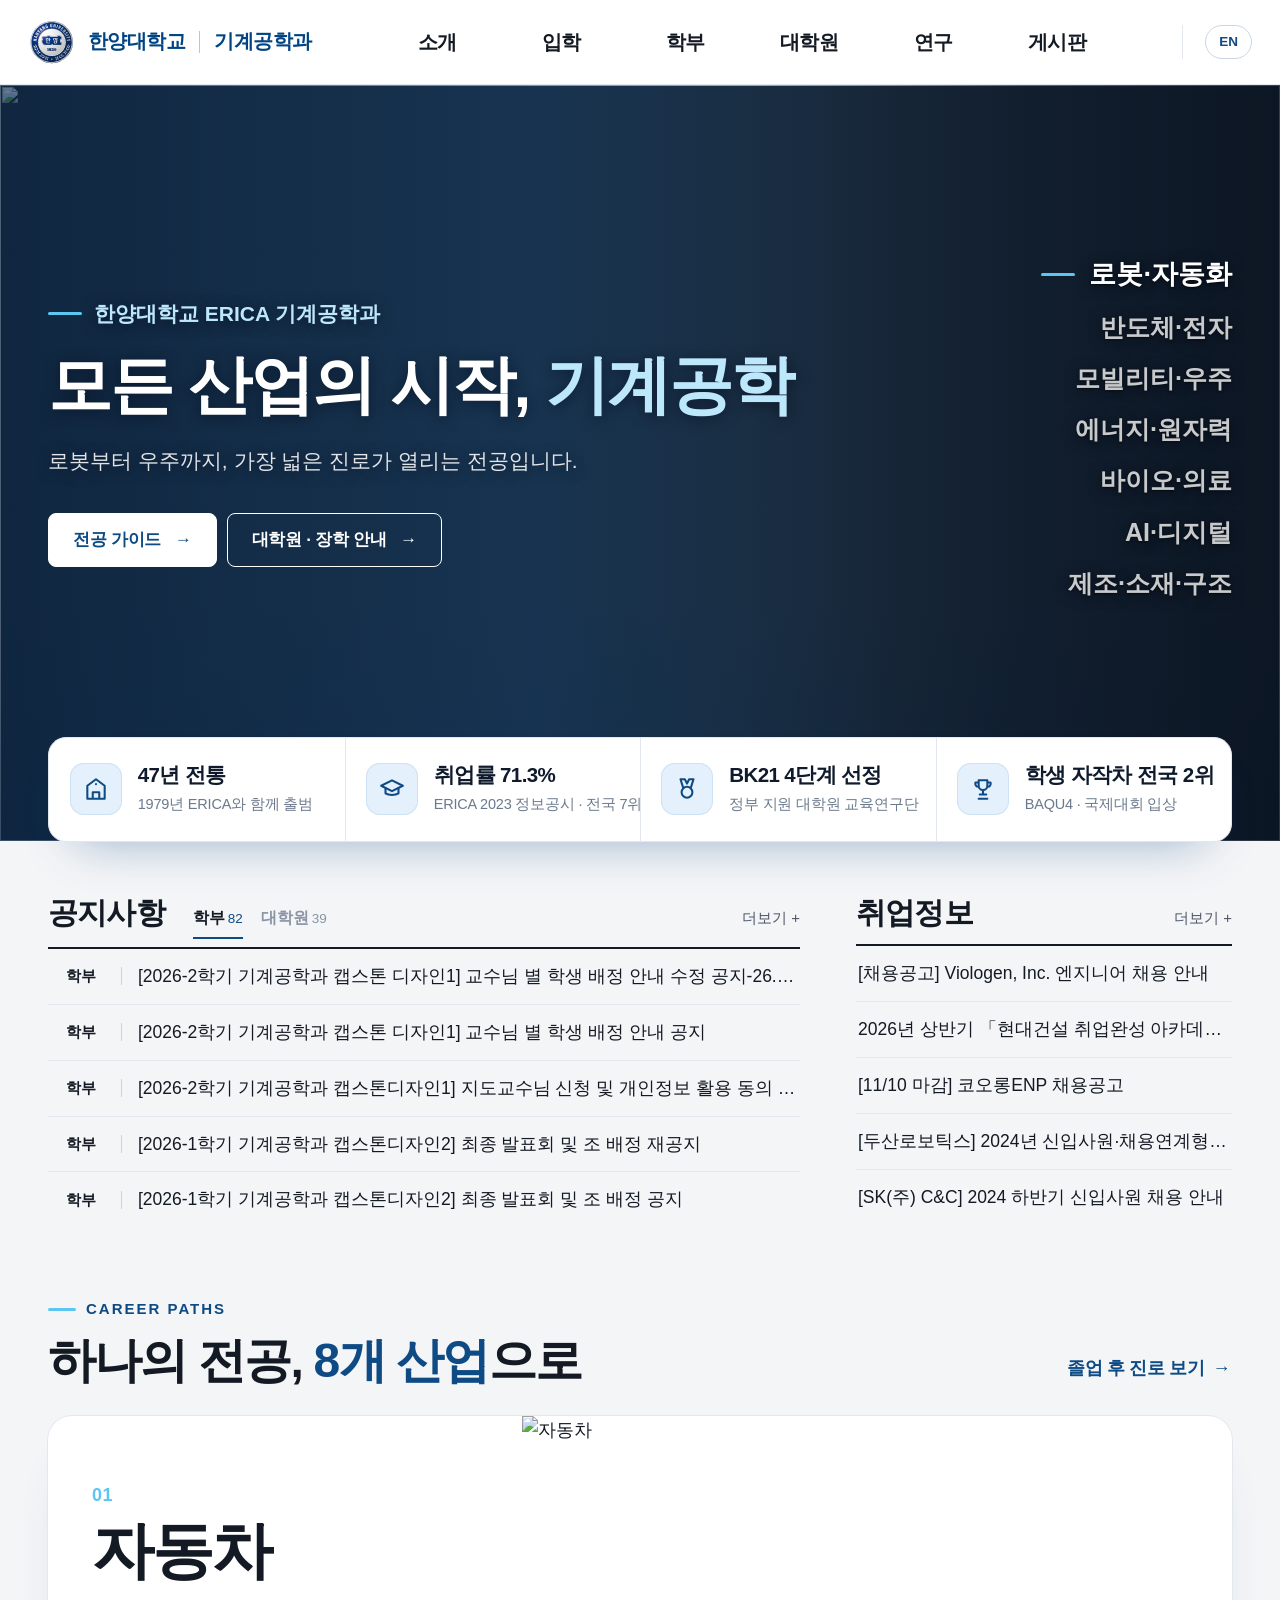
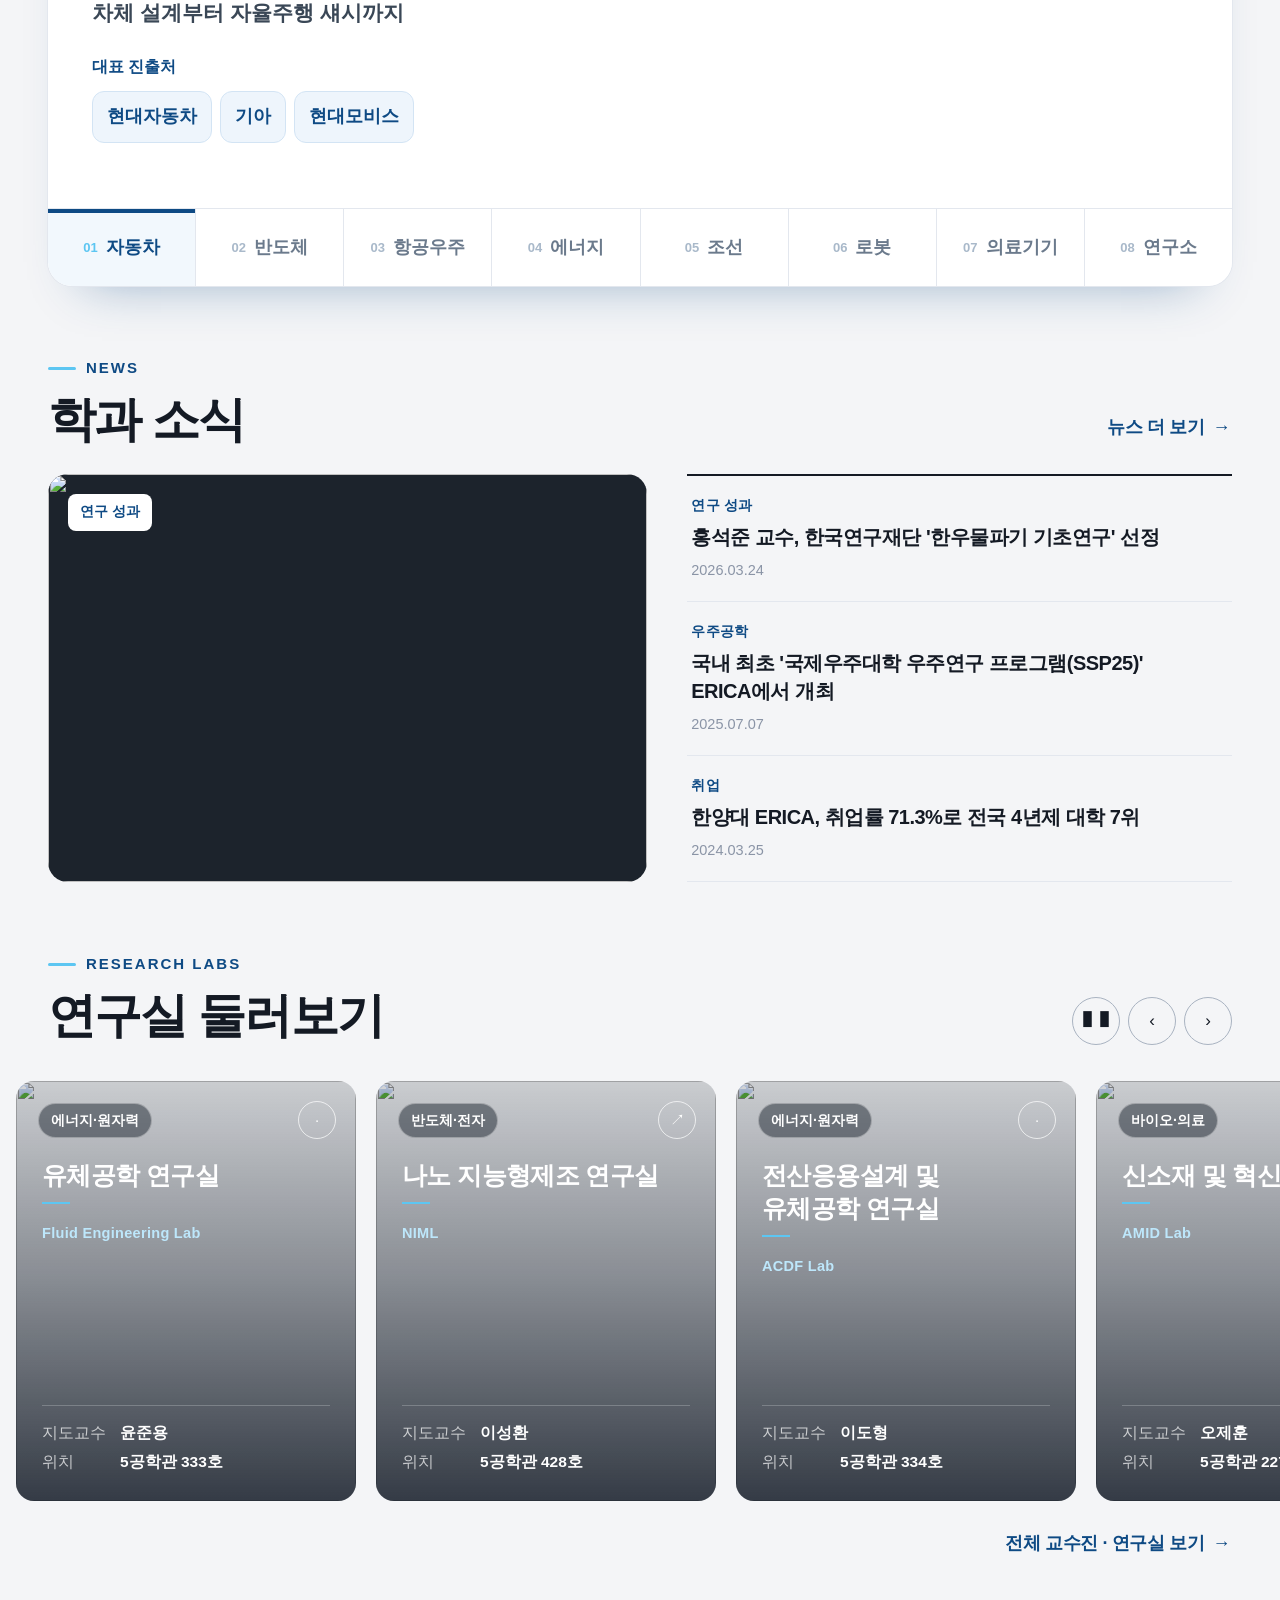
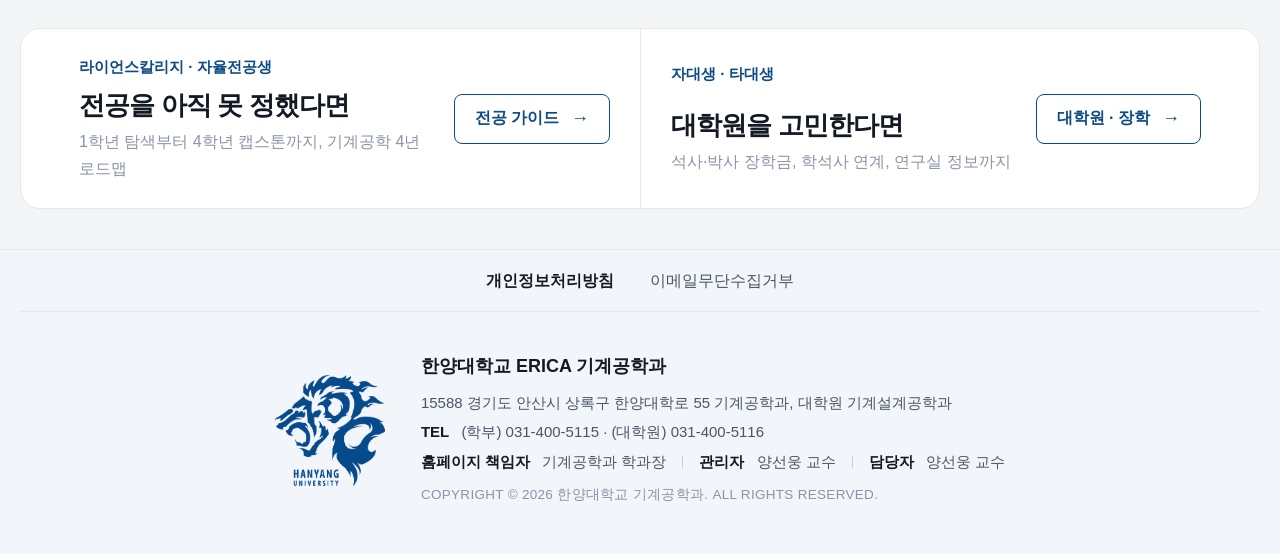
==== index.html @ 056c0478 "사업단 참여 사업 이력: 최신순으로 변경 Co-Authored-By: Claude Fable 5.2 <noreply@anthropic.com>" ====
<!doctype html>
<html lang="ko">
<head>
<meta charset="utf-8">
<meta name="viewport" content="width=device-width, initial-scale=1">
<title>기계공학과 홈페이지 Demo</title>
<link rel="stylesheet" href="https://cdn.jsdelivr.net/gh/orioncactus/pretendard@v1.3.9/dist/web/static/pretendard.min.css">
<link rel="stylesheet" href="style.css?v=148">
</head>
<body>
<div id="header"></div>

<!-- 1. 첫 화면: 분야가 바뀔 때마다 배경 사진도 교체 -->
<section class="hero" id="hero">
  <div class="hero-bg" id="heroBg"></div>
  <div class="wrap">
    <div class="hero-text">
      <div class="eyebrow">한양대학교 ERICA 기계공학과</div>
      <h1>모든 산업의 시작, <em>기계공학</em></h1>
      <p class="lead">로봇부터 우주까지, 가장 넓은 진로가 열리는 전공입니다.</p>
      <div class="cta4">
        <a class="pri" href="sub.html?m=1&s=0">전공 가이드 <i>→</i></a>
        <a href="sub.html?m=3&s=5">대학원 · 장학 안내 <i>→</i></a>
      </div>
    </div>
    <ul class="hero-fields" id="heroFields"></ul>
  </div>
</section>

<!-- 숫자 띠 -->
<div class="keys-band" id="stats"><div class="wrap"><div class="keys"><div><span class="ki"><svg viewBox="0 0 24 24"><path d="M4 21V9l8-6 8 6v12M4 21h16M9 21v-6h6v6"/><path d="M12 7.5v.01"/></svg></span><p><b>47년 전통</b><small>1979년 ERICA와 함께 출범</small></p></div><div><span class="ki"><svg viewBox="0 0 24 24"><path d="M2 9l10-5 10 5-10 5z"/><path d="M6 11v5c3 2 9 2 12 0v-5"/></svg></span><p><b>취업률 71.3%</b><small>ERICA 2023 정보공시 · 전국 7위</small></p></div><div><span class="ki"><svg viewBox="0 0 24 24"><circle cx="12" cy="15" r="5"/><path d="M8.5 11L6 3h4l2 4 2-4h4l-2.5 8"/></svg></span><p><b>BK21 4단계 선정</b><small>정부 지원 대학원 교육연구단</small></p></div><div><span class="ki"><svg viewBox="0 0 24 24"><path d="M8 4h8v5a4 4 0 01-8 0zM8 6H5a3 3 0 003 4M16 6h3a3 3 0 01-3 4M12 13v4M8 21h8M9 17h6"/></svg></span><p><b>학생 자작차 전국 2위</b><small>BAQU4 · 국제대회 입상</small></p></div></div></div></div></div></div>

<!-- 2. 공지 & 일정 -->
<section class="sec" id="notice">
  <div class="wrap news2">
    <div>
      <div class="nhead"><h2>공지사항</h2><div class="tabs2" id="ntabs"></div><a class="more2" id="nmore" href="board.html?c=학부">더보기 +</a></div>
      <ul class="nlist2" id="nlist"></ul>
    </div>
    <div>
      <div class="nhead"><h2>취업정보</h2><a class="more2" href="board.html?c=취업">더보기 +</a></div>
      <ul class="nlist2 job" id="jobs"></ul>
    </div>
  </div>
</section>

<!-- 3. 왜 기계공학인가: 8개 분야 사진 타일(4×2) + 4대 역학 바닥 띠 -->
<section class="sec alt" id="why">
  <div class="wrap">
    <div class="sec-head row"><div class="why-tt"><span class="why-k">CAREER PATHS</span><h2>하나의 전공, <em>8개 산업</em>으로</h2></div><a class="more2 go-link" href="sub.html?m=1&s=0">졸업 후 진로 보기 <span>→</span></a></div>
    <div class="show v2" id="show">
      
      <div class="sh-view"><img loading="lazy" decoding="async" data-k="0" src="https://thumb.wikimedia.org/wikipedia/commons/thumb/f/f1/Hyundai_car_assembly_line.jpg/1280px-Hyundai_car_assembly_line.jpg" alt="자동차"><img loading="lazy" decoding="async" data-k="1" data-fi="semi" alt="반도체"><img loading="lazy" decoding="async" data-k="2" data-fi="mobility" alt="항공우주"><img loading="lazy" decoding="async" data-k="3" data-fi="energy" alt="에너지"><img loading="lazy" decoding="async" data-k="4" src="https://thumb.wikimedia.org/wikipedia/commons/thumb/8/8f/Shahamah_LNG_carrier.jpg/1280px-Shahamah_LNG_carrier.jpg" alt="조선"><img loading="lazy" decoding="async" data-k="5" data-fi="robot" alt="로봇"><img loading="lazy" decoding="async" data-k="6" data-fi="bio" alt="의료기기"><img loading="lazy" decoding="async" data-k="7" data-fi="mfg" alt="연구소"><div class="sh-cap"><em id="shN">01</em><b id="shT">자동차</b><p id="shD"></p><small id="shC"></small></div><ol class="sh-list"><li data-k="0"><span>01</span>자동차<i class="bar"></i></li><li data-k="1"><span>02</span>반도체<i class="bar"></i></li><li data-k="2"><span>03</span>항공우주<i class="bar"></i></li><li data-k="3"><span>04</span>에너지<i class="bar"></i></li><li data-k="4"><span>05</span>조선<i class="bar"></i></li><li data-k="5"><span>06</span>로봇<i class="bar"></i></li><li data-k="6"><span>07</span>의료기기<i class="bar"></i></li><li data-k="7"><span>08</span>연구소<i class="bar"></i></li></ol></div>
    </div>
  </div>
</section>

<!-- 3-1. 학과 소식: 큰 기사 1 + 작은 기사 2 (출처: 뉴스H) -->
<section class="sec" id="news">
  <div class="wrap">
    <div class="sec-head row"><div class="why-tt"><span class="why-k">NEWS</span><h2>학과 소식</h2></div><a class="more2 go-link" href="https://www.newshyu.com/news/articleList.html?sc_area=A&view_type=sm&sc_word=%EA%B8%B0%EA%B3%84%EA%B3%B5%ED%95%99%EA%B3%BC" target="_blank" rel="noopener">뉴스 더 보기 <span>→</span></a></div>
    <div class="newsA"><a class="nA-feat" href="https://www.newshyu.com/news/articleView.html?idxno=1023461" target="_blank" rel="noopener"><img data-fi="semi" data-idx="0" alt=""><span>연구 성과</span></a>
      <ul class="nA-list"><li><a href="https://www.newshyu.com/news/articleView.html?idxno=1023461" target="_blank" rel="noopener"><span class="nw-cat">연구 성과</span><b>홍석준 교수, 한국연구재단 '한우물파기 기초연구' 선정</b><time>2026.03.24</time></a></li><li><a href="https://www.newshyu.com/news/articleView.html?idxno=1019367" target="_blank" rel="noopener"><span class="nw-cat">우주공학</span><b>국내 최초 '국제우주대학 우주연구 프로그램(SSP25)' ERICA에서 개최</b><time>2025.07.07</time></a></li><li><a href="https://www.newshyu.com/news/articleView.html?idxno=1013659" target="_blank" rel="noopener"><span class="nw-cat">취업</span><b>한양대 ERICA, 취업률 71.3%로 전국 4년제 대학 7위</b><time>2024.03.25</time></a></li></ul></div>
    </div>
  </div>
</section>

<!-- 4. 연구실 둘러보기: 콘텐츠 폭 안에서 4장씩 -->
<section class="sec" id="labs">
  <div class="wrap">
    <div class="sec-head row">
      <div class="why-tt"><span class="why-k">RESEARCH LABS</span><h2>연구실 둘러보기</h2></div>
      <div class="labs-ctrl">
        <button id="labsPause" aria-label="일시정지">❚❚</button>
        <button id="labsPrev" aria-label="이전">‹</button>
        <button id="labsNext" aria-label="다음">›</button>
      </div>
    </div>
  </div>
  <div class="labs-viewport" id="labsVp"><div class="labs-track" id="labsTrack"></div></div>
  <div class="wrap labs-foot"><a class="more2 go-link" href="faculty.html">전체 교수진 · 연구실 보기 <span>→</span></a></div>
</section>

<!-- 5. 누구를 위한 학과인가: 상세 내용은 하위 페이지로 -->
<section class="sec alt" id="paths">
  <div class="wrap rows2">
    <a class="row2" href="sub.html?m=1&s=0">
      <span class="row2-who">라이언스칼리지 · 자율전공생</span>
      <span class="row2-t"><b>전공을 아직 못 정했다면</b><small>1학년 탐색부터 4학년 캡스톤까지, 기계공학 4년 로드맵</small></span>
      <span class="row2-go">전공 가이드<i>→</i></span>
    </a>
    <a class="row2" href="sub.html?m=3&s=5">
      <span class="row2-who">자대생 · 타대생</span>
      <span class="row2-t"><b>대학원을 고민한다면</b><small>석사·박사 장학금, 학석사 연계, 연구실 정보까지</small></span>
      <span class="row2-go">대학원 · 장학<i>→</i></span>
    </a>
  </div>
</section>

<div id="footer"></div>

<script src="data.js?v=148"></script>
<script src="posts.js?v=148"></script>
<script src="common.js?v=148"></script>
<script>
renderHeader('');
renderFooter();

const countOf = id => FACULTY.filter(f => f.fields.includes(id)).length;
const profsOf = id => FACULTY.filter(f => f.fields.includes(id)).map(f => f.name).join(' · ');
const fieldName = id => FIELDS.find(f => f.id === id).name;
const fieldImg = id => FIELD_IMG[id][0];   // 임시 사진: 학과 실제 사진으로 교체 예정

const EQ_SVG = (() => {
  const L = ['∇·σ + f = ρü', 'Q = mcΔT', 'ρ(∂v/∂t + v·∇v) = −∇p + μ∇²v', 'L(θ) = −Σ y log ŷ', 'σ = Eε', 'Mẍ + Cẋ + Kx = F(t)',
    'θ ← θ − η∇L(θ)', 'Re = ρVD/μ', 'q = −k∇T', 'τ = Iα', 'ŷ = softmax(Wx + b)', 'ΔS ≥ Q/T', 'F = ma', 'min f(x)  s.t. g(x) ≤ 0', 'E = ½mv²', 'ω_n = √(k/m)'];
  let o = '<svg class="eq" viewBox="0 0 1600 900" preserveAspectRatio="xMidYMid slice">';
  for (let i = 0; i < 26; i++) { const x = (i * 263) % 1500 + 20, y = 70 + ((i * 131) % 820), sz = 22 + (i % 4) * 9;
    o += `<text x="${x}" y="${y}" font-size="${sz}" opacity="${0.25 + (i % 3) * 0.12}">${L[i % L.length]}</text>`; }
  o += '<g class="eqline"><path d="M120 640 q80 -120 160 0 t160 0 t160 0"/><path d="M900 200 l120 0 l60 90 l-180 0z"/><circle cx="1180" cy="660" r="70"/><path d="M1110 660 h140 M1180 590 v140"/></g>';
  return o + '</svg>';
})();
// 화면에 안 보이거나 탭이 숨겨지면 자동 전환을 멈춰 렉을 줄임
const VIS = {};
const watch = (id, el) => { VIS[id] = true; if (el && 'IntersectionObserver' in window) new IntersectionObserver(es => es.forEach(e => VIS[id] = e.isIntersecting)).observe(el); };
const idle = id => document.hidden || VIS[id] === false;
// ---- 첫 화면: 분야 목록 + 배경 사진 + 문구 순환 ----
(function hero() {
  const bg = document.getElementById('heroBg'), hf = document.getElementById('heroFields');
  bg.innerHTML = FIELDS.map((f, k) => FIELD_DUAL[f.id]
    ? `<div class="dual" data-i="${k}"><img data-src="${FIELD_IMG[f.id][0]}" alt=""><img data-src="${FIELD_IMG[f.id][1]}" alt=""></div>`
    : f.id === 'ai' ? `<div class="aiscene" data-i="${k}">${EQ_SVG}<img data-src="${FIELD_IMG.ai[0]}" alt=""></div>`
    : `<img data-src="${fieldImg(f.id)}" alt="" data-i="${k}" style="object-position:${FIELD_POS[f.id] || 'center 40%'}">`).join('');
  hf.innerHTML = FIELDS.map((f, k) => `<li data-i="${k}"><a href="faculty.html?f=${f.id}"><span class="ar">↗</span>${f.name}</a></li>`).join('');
  let i = 0, timer;
  const load = el => el && [el, ...el.querySelectorAll('img')].forEach(x => { if (x.dataset.src) { x.src = x.dataset.src; delete x.dataset.src; } });
  function show(k) {
    i = k;
    load(bg.children[k]); load(bg.children[(k + 1) % bg.children.length]);   // 지금 사진 + 다음 사진만
    [...hf.children, ...bg.children].forEach(e => e.classList.toggle('on', +e.dataset.i === i));
  }
  const start = () => { clearInterval(timer); timer = setInterval(() => { if (!idle('hero')) show((i + 1) % FIELDS.length); }, 3200); };
  watch('hero', bg);
  [...hf.children].forEach(n => {
    n.addEventListener('mouseenter', () => { clearInterval(timer); show(+n.dataset.i); });
    n.addEventListener('mouseleave', start);
  });
  show(0); start();
})();


// ---- 왜 기계공학: 8개 분야 타일 ----
const FICON = {
  robot: '<path d="M4 21h9M8 21v-5l5-6 5 3"/><circle cx="13" cy="10" r="1.6"/><path d="M13 10l-2-5 3-2 2 4M18 13l3 1"/>',
  semi: '<rect x="7" y="7" width="10" height="10" rx="1.5"/><rect x="10" y="10" width="4" height="4"/><path d="M9 3v4M15 3v4M9 17v4M15 17v4M3 9h4M3 15h4M17 9h4M17 15h4"/>',
  mobility: '<path d="M12 2c3 2.5 4.5 6 4.5 10L12 16l-4.5-4C7.5 8 9 4.5 12 2z"/><circle cx="12" cy="9" r="1.6"/><path d="M7.5 12L5 15l3 1M16.5 12l2.5 3-3 1M10 18l2 4 2-4"/>',
  energy: '<circle cx="12" cy="12" r="1.8"/><ellipse cx="12" cy="12" rx="9" ry="3.6"/><ellipse cx="12" cy="12" rx="9" ry="3.6" transform="rotate(60 12 12)"/><ellipse cx="12" cy="12" rx="9" ry="3.6" transform="rotate(120 12 12)"/>',
  bio: '<path d="M12 20s-7-4.4-7-10a4 4 0 017-2.6A4 4 0 0119 10c0 5.6-7 10-7 10z"/><path d="M5 12h3l1.5-3 2.5 6 2-4h5"/>',
  ai: '<path d="M9 3a3 3 0 00-3 3v.5A3 3 0 004 9.5 3 3 0 005 12a3 3 0 00-1 2.5A3 3 0 006 17.5V18a3 3 0 006 0V6a3 3 0 00-3-3zM15 3a3 3 0 013 3v.5a3 3 0 012 3 3 3 0 01-1 2.5 3 3 0 011 2.5 3 3 0 01-2 3v.5a3 3 0 01-6 0"/>',
  mfg: '<circle cx="12" cy="12" r="3"/><path d="M12 2v3M12 19v3M2 12h3M19 12h3M4.9 4.9l2.1 2.1M17 17l2.1 2.1M4.9 19.1L7 17M17 7l2.1-2.1"/>',
};
;

// ---- 연구실 슬라이드 (4장씩 보이고 한 장씩 이동) ----
(function labs() {
  const track = document.getElementById('labsTrack');
  const card = f => `
    <a class="lab-card" ${f.lab ? `href="${f.lab}" target="_blank" rel="noopener"` : ''}>
      <img src="${f.img}" alt="" loading="lazy" decoding="async">
      <span class="lab-tag">${fieldName(f.fields[0])}</span>
      <span class="lab-go">${f.lab ? '↗' : '·'}</span>
      <div class="lab-info">
        <b>${f.labName}</b><em class="lab-en">${f.labEn}</em>
        <dl><dt>지도교수</dt><dd>${f.name}</dd><dt>위치</dt><dd>${f.room}</dd></dl>
      </div>
    </a>`;
  // 맨 앞에 마지막 연구실 카드를 하나 더 두어, 처음부터 왼쪽에 흐린 카드가 살짝 보이게 시작
  track.innerHTML = card(FACULTY[FACULTY.length - 1]) + FACULTY.map(card).join('');
  // 연구실 카드: 제목(.wrap)보다 조금 왼쪽에서 시작해 화면 오른쪽 끝까지 이어짐. 지나간 카드는 왼쪽에 흐리게 남음
  const vp = document.getElementById('labsVp'), head = document.querySelector('#labs .wrap');
  const N = FACULTY.length + 1; let idx = 1, paused = false;
  const step = () => track.children[1].offsetLeft - track.children[0].offsetLeft;
  function pad() {
    const pl = parseFloat(getComputedStyle(head).paddingLeft);
    vp.style.paddingLeft = Math.max(16, head.getBoundingClientRect().left + pl - 72) + 'px';
  }
  const maxI = () => Math.max(0, N - Math.floor((vp.clientWidth - parseFloat(vp.style.paddingLeft) + 20) / step()));
  function go(k) {
    const max = maxI();
    idx = k < 1 ? max : k > max ? 1 : k;
    track.style.transform = `translateX(${-idx * step()}px)`;
    [...track.children].forEach((c, i) => c.classList.toggle('past', i < idx));
  }
  document.getElementById('labsPrev').onclick = () => go(idx - 1);
  document.getElementById('labsNext').onclick = () => go(idx + 1);
  const pb = document.getElementById('labsPause');
  pb.onclick = () => { paused = !paused; pb.textContent = paused ? '▶' : '❚❚'; };
  vp.addEventListener('mouseenter', () => paused = true);
  vp.addEventListener('mouseleave', () => paused = pb.textContent === '▶');
  watch('labs', vp);
  setInterval(() => { if (!paused && !idle('labs')) go(idx + 1); }, 3500);
  addEventListener('resize', () => { pad(); go(idx); });
  pad(); go(1);
})();

// ---- 공지 · 취업정보: 현행 사이트 게시판의 실제 최신 글 (posts.js) ----
const ntabs = document.getElementById('ntabs'), nlist = document.getElementById('nlist');
const esc = s => s.replace(/[&<>"]/g, c => ({ '&': '&amp;', '<': '&lt;', '>': '&gt;', '"': '&quot;' }[c]));
const postLi = (cat, [id, title], label) => `<li><a href="${POST_URL(POSTS[cat].path, id)}" target="_blank" rel="noopener">
    ${label ? `<span class="c k-${cat}">${cat}</span>` : ''}<span class="t">${esc(title)}</span></a></li>`;
ntabs.innerHTML = ['학부', '대학원'].map((c, k) => `<button data-c="${c}" class="${k ? '' : 'on'}">${c}<i>${POSTS[c].total}</i></button>`).join('');
function renderNotices(c) {
  ntabs.querySelectorAll('button').forEach(b => b.classList.toggle('on', b.dataset.c === c));
  nlist.innerHTML = POSTS[c].items.slice(0, 5).map(x => postLi(c, x, true)).join('');
  document.getElementById('nmore').href = 'board.html?c=' + c;
}
ntabs.addEventListener('click', e => { const b = e.target.closest('button'); if (b) renderNotices(b.dataset.c); });
renderNotices('학부');
document.getElementById('jobs').innerHTML = POSTS['취업'].items.slice(0, 5).map(x => postLi('취업', x, false)).join('');

// ---- 범용성: 왼쪽 산업 목록 + 오른쪽 큰 사진 (자동 전환, 마우스 올리면 고정)
(function () {
  const w = document.getElementById('show'); if (!w) return;
  const D = [["자동차", "현대자동차 · 기아 · 현대모비스", "차체 설계부터 자율주행 섀시까지"], ["반도체", "삼성전자 · SK하이닉스 · 삼성SDI", "공정 장비와 열·유체 설계의 핵심"], ["항공우주", "한화에어로스페이스 · KAI · 항공우주연구원", "로켓 엔진과 항공기 구조"], ["에너지", "한국전력 · 한국수력원자력 · 두산에너빌리티", "발전 터빈과 원자력 설비"], ["조선", "HD현대중공업 · 한화오션 · 삼성중공업", "LNG 운반선과 해양 플랜트"], ["로봇", "두산로보틱스 · 레인보우로보틱스 · 현대로보틱스", "협동 로봇과 스마트 팩토리"], ["의료기기", "삼성메디슨 · 오스템임플란트 · 바디프렌드", "의료 영상 장비와 헬스케어 기기"], ["연구소", "KIST · 한국기계연구원 · 생산기술연구원", "국가 연구소와 대학원 진학"]];
  w.querySelectorAll('.sh-view img[data-fi]').forEach(im => { im.loading = 'lazy'; im.decoding = 'async'; im.src = SZ(FIELD_IMG[im.dataset.fi][1], 1280); });
  watch('show', w);
  const li = [...w.querySelectorAll('.sh-list li')], im = [...w.querySelectorAll('.sh-view img')];
  const N = document.getElementById('shN'), T = document.getElementById('shT'), Ds = document.getElementById('shD'), C = document.getElementById('shC'), cap = w.querySelector('.sh-cap');
  let i = 0, timer;
  const show = k => { i = k; li.forEach((e, j) => e.classList.toggle('on', j === k)); im.forEach((e, j) => e.classList.toggle('on', j === k));
    [im[k], im[(k + 1) % im.length]].forEach(x => { if (x) x.loading = 'eager'; });   // 지금 + 다음 사진 미리 받기
    cap.classList.remove('in'); void cap.offsetWidth; N.textContent = String(k + 1).padStart(2, '0'); T.textContent = D[k][0]; Ds.textContent = D[k][2]; C.innerHTML = '<i>대표 진출처</i>' + D[k][1].split(' · ').map(x => `<span>${x}</span>`).join(''); cap.classList.add('in'); };
  const run = () => { clearInterval(timer); timer = setInterval(() => { if (!idle('show')) show((i + 1) % li.length); }, 3000); };
  li.forEach((e, k) => e.addEventListener('mouseenter', () => { clearInterval(timer); show(k); }));
  w.addEventListener('mouseleave', run); show(0); run();
})();

// ---- 학과 소식 사진: 기사 사진이 안 뜨면 분야 사진으로 대체
document.querySelectorAll('#news img').forEach(im => {
  im.loading = 'lazy'; if (im.dataset.fi) im.src = SZ(FIELD_IMG[im.dataset.fi][+(im.dataset.idx || 1)], 1280);
  im.addEventListener('error', () => { if (im.dataset.fb) { im.src = FIELD_IMG[im.dataset.fb][1]; im.dataset.fb = ''; } });
});
</script>
</body>
</html>
---- style.css ----
/* ===== 색감: 한양블루(#0E4A84) 고정 + 하늘색 계열 포인트 3안 (data-theme) ===== */
:root { --accent: #5CC6F2; --accent-ink: #082F57; --hl: #BDE7FB; --tint: #F1F8FD; --tint-2: #DCEFFB; }  /* 아이스블루 확정 */
:root {
  --primary: #0E4A84; --primary-2: #1A5FA3; --deep: #0E4A84;
  --ink: #141A24; --ink-2: #4A5566; --ink-3: #8A94A6; --line: #E3E7EE;
  --radius: 18px; --max: 1240px;
}
/* ===== 글씨체: 전체 Pretendard로 통일 (현행 사이트 메인 제목 서체) ===== */
:root { --f-body: 'Pretendard', sans-serif; --f-head: 'Pretendard', sans-serif; --hw: 700; }
h1, h2, h3, h4, .logo b, .stats b, .prof .nm, .lab-info b, .sch td b, .sched .dd, .why .num, .step::before, .subhero h1 {
  font-family: var(--f-head); font-weight: var(--hw); }
* { box-sizing: border-box; margin: 0; padding: 0; }
html { scroll-behavior: smooth; scroll-padding-top: 90px; }
body {
  font-family: var(--f-body);
  font-size: 17.5px; color: var(--ink); background: #fff; line-height: 1.65; word-break: keep-all;
  -webkit-font-smoothing: antialiased;
}
a { color: inherit; text-decoration: none; }
button { font: inherit; cursor: pointer; border: 0; background: none; color: inherit; }
.wrap { max-width: var(--max); margin: 0 auto; padding: 0 28px; }
.ex { display: inline-block; font-size: 14px; font-weight: 700; color: var(--accent-ink); background: var(--accent);
  border-radius: 5px; padding: 0 7px; margin-left: 8px; vertical-align: middle; line-height: 20px; }

/* ---------- Header (상단 띠 없이 한 줄) ---------- */
header.gnb { position: sticky; top: 0; z-index: 50; background: rgba(255,255,255,.96); backdrop-filter: blur(8px); border-bottom: 1px solid var(--line); }
.gnb .bar { display: flex; align-items: center; height: 84px; gap: 24px; }
.logo { display: flex; align-items: center; gap: 14px; flex-shrink: 0; color: #004483; }
.logo b { font-size: 21px; font-weight: 700; letter-spacing: -.4px; color: #004483; }
.menu { display: flex; gap: 8px; margin-left: auto; list-style: none; }
.menu > li { position: relative; }
.menu .top { padding: 12px 20px; font-weight: 700; font-size: 18px; border-radius: 10px; }
.menu .top:hover, .menu .top.on, .menu li.open .top { color: var(--primary); background: var(--tint); }
.drop { display: none; position: absolute; top: calc(100% + 10px); left: 50%; transform: translateX(-50%); min-width: 210px;
  background: #fff; border: 1px solid var(--line); border-radius: 14px; padding: 8px; list-style: none;
  box-shadow: 0 18px 40px -14px rgba(14,74,132,.28); }
.menu li.open .drop { display: block; }
.drop a { display: block; padding: 10px 14px; border-radius: 9px; font-size: 16px; color: var(--ink-2); white-space: nowrap; }
.drop a:hover { background: var(--tint); color: var(--primary); }
.burger { display: none; margin-left: auto; width: 44px; height: 44px; border-radius: 10px; border: 1px solid var(--line); font-size: 20px; }

/* ---------- Hero: 분야가 바뀔 때마다 배경 사진도 교체 (연세대형) ---------- */
.hero { color: #fff; overflow: hidden; position: relative; background: var(--deep); }
.hero-bg { position: absolute; inset: 0; }
.hero-bg img { position: absolute; inset: 0; width: 100%; height: 100%; object-fit: cover; object-position: center 40%;
  opacity: 0; transform: scale(1.04); transition: opacity 1s ease, transform 6s ease; filter: saturate(.7) brightness(.85); }
.hero-bg img.on { opacity: 1; transform: scale(1); }
.hero-bg::after { content: ''; position: absolute; inset: 0;
  background: linear-gradient(90deg, color-mix(in srgb, var(--deep) 95%, transparent) 0%, color-mix(in srgb, var(--deep) 80%, transparent) 40%,
    color-mix(in srgb, var(--deep) 22%, transparent) 78%, color-mix(in srgb, var(--deep) 8%, transparent) 100%); }
.hero .wrap { position: relative; z-index: 1; display: grid; grid-template-columns: 1fr auto; align-items: end; gap: 40px; min-height: 660px; padding-top: 72px; padding-bottom: 72px; }
.hero-text { align-self: center; max-width: 640px; }
.eyebrow { display: inline-flex; align-items: center; gap: 10px; font-size: 17.5px; font-weight: 700; color: var(--hl); }
.eyebrow::before { content: ''; width: 28px; height: 3px; background: var(--accent); border-radius: 2px; }
.hero h1 { font-size: 64px; line-height: 1.2; letter-spacing: -2px; font-weight: 800; margin: 16px 0 20px; }
.hero h1 em { font-style: normal; color: var(--hl); }
.hero .lead { font-size: 21px; color: rgba(255,255,255,.88); }
.cta { display: flex; gap: 10px; margin-top: 28px; flex-wrap: wrap; }
.btn { display: inline-flex; align-items: center; gap: 8px; padding: 14px 24px; border-radius: 999px; font-weight: 700; font-size: 16px; transition: .2s; }
.btn.pri { background: var(--accent); color: var(--accent-ink); }
.btn.pri:hover { filter: brightness(1.06); transform: translateY(-1px); }
.btn.ghost { border: 1.5px solid rgba(255,255,255,.6); color: #fff; }
.btn.ghost:hover { background: rgba(255,255,255,.12); }
.btn.blue { background: var(--primary); color: #fff; }
.btn.blue:hover { background: var(--primary-2); }
.hero-fields { list-style: none; text-align: right; }
.hero-fields a { display: inline-flex; align-items: center; gap: 10px; font-size: 25px; font-weight: 700; color: rgba(255,255,255,.78); padding: 5px 0; text-shadow: 0 1px 10px rgba(0,0,0,.45); transition: .25s; }
.hero-fields .ar { width: 36px; height: 36px; display: grid; place-items: center; font-size: 14.5px; opacity: 0; transition: .25s; border-radius: 6px; }
.hero-fields li.on a, .hero-fields a:hover { color: var(--hl); }
.hero-fields li.on .ar { opacity: 1; background: var(--accent); color: var(--accent-ink); text-shadow: none; }

/* 숫자 띠 (히어로 바로 아래) */
.stats-band { background: var(--tint); border-bottom: 1px solid var(--line); }
.stats { display: grid; grid-template-columns: repeat(4, 1fr); }
.stats div { padding: 26px 16px; display: flex; flex-direction: column; align-items: center; gap: 6px; text-align: center; border-right: 1px solid var(--line); }
.stats div:last-child { border-right: 0; }
.stats b { font-size: 37px; letter-spacing: -1.5px; color: var(--primary); line-height: 1; }
.stats b small { font-size: 17px; margin-left: 2px; }
.stats span { font-size: 16px; color: var(--ink-2); }

/* ---------- Sections ---------- */
section.sec { padding: 84px 0; }
section.alt { background: var(--tint); }
.sec-head { margin-bottom: 36px; }
.kicker { display: inline-flex; align-items: center; gap: 10px; font-size: 14.5px; font-weight: 800; color: var(--primary); letter-spacing: 1.2px; }
.kicker::before { content: ''; width: 24px; height: 3px; background: var(--accent); border-radius: 2px; }
.sec-head h2 { font-size: 44px; letter-spacing: -1.4px; line-height: 1.28; margin-top: 10px; }
.sec-head p { color: var(--ink-2); margin-top: 12px; max-width: 700px; font-size: 20px; }
.sec-head.row { display: flex; justify-content: space-between; align-items: flex-end; gap: 24px; }
.more { font-size: 16px; font-weight: 700; color: var(--primary); white-space: nowrap; }
.more:hover { text-decoration: underline; }

/* Notice (연세대형) */
.board { display: grid; grid-template-columns: minmax(0, 1.6fr) minmax(0, 1fr); gap: 24px; }
.panel { background: #fff; border: 1px solid var(--line); border-radius: var(--radius); padding: 24px 28px; }
.panel h3 { font-size: 23px; letter-spacing: -.4px; display: flex; justify-content: space-between; align-items: center; margin-bottom: 10px; }
.tabs { display: flex; gap: 2px; border-bottom: 1px solid var(--line); margin-bottom: 4px; overflow-x: auto; overflow-y: hidden; scrollbar-width: none; }
.tabs button { padding: 10px 14px; font-weight: 700; font-size: 16px; color: var(--ink-3); border-bottom: 3px solid transparent; margin-bottom: -1px; white-space: nowrap; }
.tabs button i { font-style: normal; font-size: 14px; margin-left: 4px; font-weight: 600; }
.tabs button.on { color: var(--primary); border-bottom-color: var(--primary); }
.nlist { list-style: none; }
.nlist li a { display: grid; grid-template-columns: 70px 1fr auto; gap: 14px; align-items: center; padding: 14px 4px; border-bottom: 1px solid var(--line); }
.nlist li:last-child a { border-bottom: 0; }
.nlist li a:hover .t { color: var(--primary); text-decoration: underline; }
.lab { font-size: 14px; font-weight: 700; text-align: center; padding: 4px 0; border-radius: 7px; }
.lab.c-학부 { background: #E3EEFA; color: #0E4A84; }
.lab.c-대학원 { background: #ECE8FA; color: #4B36A8; }
.lab.c-장학 { background: #E2F5EC; color: #13784A; }
.lab.c-취업 { background: #FDEFE3; color: #B4520F; }
.t { font-size: 17px; overflow: hidden; text-overflow: ellipsis; white-space: nowrap; }
.t .pin { color: var(--primary); font-weight: 800; font-size: 14px; margin-right: 7px; }
.t .nw { font-weight: 800; font-size: 14px; margin-left: 8px; background: var(--accent); color: var(--accent-ink); padding: 1px 6px; border-radius: 4px; vertical-align: 2px; }
.d { font-size: 14.5px; color: var(--ink-3); font-variant-numeric: tabular-nums; }
.sched { list-style: none; }
.sched li { display: grid; grid-template-columns: 62px 1fr; gap: 14px; padding: 11px 0; border-bottom: 1px solid var(--line); align-items: center; }
.sched li:last-child { border-bottom: 0; }
.sched .dd { background: var(--primary); color: #fff; border-radius: 12px; text-align: center; padding: 6px 0; font-weight: 800; font-size: 20px; line-height: 1.15; }
.sched .dd small { display: block; font-size: 14px; font-weight: 600; opacity: .8; }
.sched b { font-size: 16px; display: block; line-height: 1.4; }
.sched span { font-size: 14px; color: var(--primary); font-weight: 700; }
.quick { display: grid; grid-template-columns: repeat(6, 1fr); gap: 10px; margin-top: 18px; }
.quick a { background: var(--tint); border: 1px solid var(--line); border-radius: 12px; padding: 15px 10px; text-align: center; font-size: 16px; font-weight: 700; color: var(--primary); transition: .15s; }
.quick a:hover { background: var(--primary); color: #fff; border-color: var(--primary); }

/* Why ME */
/* 뿌리→가지 구조도: 밝은 카드형, 큰 글씨 */
.careers { margin-top: 30px; border-radius: var(--radius); padding: 28px 30px; display: grid; grid-template-columns: 230px 1fr; gap: 24px; align-items: center; background: #fff; border: 1px solid var(--line); }
.careers b { font-size: 26.5px; color: var(--primary); font-family: var(--f-head); font-weight: var(--hw); display: block; }
.careers small { display: block; color: var(--ink-3); font-size: 16px; margin-top: 4px; }
/* 10개 → 위 5 · 아래 5 대칭 */
.chips { display: grid; grid-template-columns: repeat(5, 1fr); gap: 10px; }
.chips span { background: var(--tint); border: 1.5px solid var(--tint-2); color: var(--primary); padding: 12px 8px; border-radius: 14px; font-size: 17px; font-weight: 700; text-align: center; transition: .2s; }
.chips span:hover { border-color: var(--accent); background: #fff; }

/* 우리의 연구실 슬라이드 */
.labs-ctrl { display: flex; gap: 8px; }
.labs-ctrl button { width: 44px; height: 44px; border-radius: 50%; border: 1.5px solid #A9B3C1; font-size: 17px; display: grid; place-items: center; }
.labs-ctrl button:hover { border-color: var(--primary); color: var(--primary); }
.labs-track { display: flex; gap: 18px; transition: transform .6s ease; }
.lab-card { flex: 0 0 calc((100% - 54px) / 4); height: 300px; position: relative; overflow: hidden; color: #fff; display: block; border-radius: 10px; }
.lab-card img { position: absolute; inset: 0; width: 100%; height: 100%; object-fit: cover; transition: transform .5s; filter: saturate(.6) brightness(.9); }
.lab-card::after { content: ''; position: absolute; inset: 0; background: linear-gradient(180deg, color-mix(in srgb, var(--primary) 30%, transparent) 0%, color-mix(in srgb, var(--deep) 55%, transparent) 45%, color-mix(in srgb, var(--deep) 96%, transparent) 100%); }
.lab-card:hover img { transform: scale(1.06); }
.lab-tag { position: absolute; z-index: 1; top: 16px; left: 16px; background: var(--accent); color: var(--accent-ink); font-size: 14px; font-weight: 800; padding: 3px 9px; border-radius: 4px; }
.lab-go { position: absolute; z-index: 1; top: 14px; right: 14px; width: 32px; height: 32px; border: 1px solid rgba(255,255,255,.7); display: grid; place-items: center; font-size: 14.5px; border-radius: 4px; }
.lab-card:hover .lab-go { background: #fff; color: var(--primary); }
.lab-info { position: absolute; z-index: 1; left: 20px; right: 20px; bottom: 20px; }
.lab-info b { display: block; font-size: 20px; line-height: 1.35; letter-spacing: -.4px; padding-bottom: 12px; margin-bottom: 12px; position: relative; }
.lab-info b::after { content: ''; position: absolute; left: 0; bottom: 0; width: 28px; height: 2px; background: var(--accent); }
.lab-info dl { display: grid; grid-template-columns: auto 1fr; column-gap: 14px; font-size: 14.5px; row-gap: 2px; }
.lab-info dt { opacity: .7; }
.lab-info dd { font-weight: 600; }
.labs-more { display: block; text-align: right; margin-top: 24px; }

/* Lions guide */
.steps { display: grid; grid-template-columns: repeat(4, 1fr); gap: 16px; counter-reset: s; }
.step { background: #fff; border-radius: var(--radius); padding: 28px 26px; border: 1px solid var(--line); }
.step::before { counter-increment: s; content: '0' counter(s); display: block; font-size: 35px; color: var(--accent); line-height: 1; margin-bottom: 14px; }
.step .tagline { font-size: 14.5px; font-weight: 800; color: var(--primary); position: relative; }
.step h4 { font-size: 20px; margin: 6px 0 8px; position: relative; }
.step p { font-size: 16px; color: var(--ink-2); position: relative; }
.guide-more { margin-top: 20px; display: flex; gap: 12px; flex-wrap: wrap; }
.guide-more a { background: #fff; border: 1px solid var(--line); border-radius: 999px; padding: 10px 18px; font-size: 16px; font-weight: 600; color: var(--ink-2); }
.guide-more a:hover { border-color: var(--primary); color: var(--primary); }

/* Grad & scholarship */
.grad { display: grid; grid-template-columns: minmax(0, 1.25fr) minmax(0, 1fr); gap: 24px; align-items: stretch; }
.sch { background: #fff; border-radius: var(--radius); border: 1px solid var(--line); overflow: hidden; display: flex; flex-direction: column; }
.sch table { width: 100%; border-collapse: collapse; flex: 1; }
.sch th, .sch td { padding: 16px 20px; text-align: left; border-bottom: 1px solid var(--line); }
.sch thead th { background: var(--primary); color: #fff; font-size: 16px; }
.sch tbody th { font-size: 17px; width: 22%; background: var(--tint); color: var(--primary); }
.sch td b { font-size: 26.5px; letter-spacing: -.8px; display: block; color: var(--ink); }
.sch td small { color: var(--ink-2); font-size: 14.5px; }
.sch .foot { padding: 12px 20px; font-size: 14.5px; color: var(--ink-3); }
.perks { display: grid; gap: 14px; grid-template-rows: repeat(3, 1fr) auto; }
.perk { background: #fff; border: 1px solid var(--line); border-radius: var(--radius); padding: 18px 20px; }
.perk .who { display: inline-block; font-size: 14px; font-weight: 800; color: var(--accent-ink); background: var(--accent); padding: 1px 8px; border-radius: 4px; }
.perk h4 { font-size: 20px; margin-top: 6px; }
.perk p { font-size: 16px; color: var(--ink-2); }

/* Faculty page */
.filters { display: flex; flex-wrap: wrap; gap: 8px; margin-bottom: 24px; }
.filters button { padding: 9px 18px; border-radius: 999px; border: 1px solid var(--line); background: #fff; font-size: 16px; font-weight: 600; color: var(--ink-2); transition: .15s; }
.filters button:hover { border-color: var(--primary); color: var(--primary); }
.filters button.on { background: var(--primary); border-color: var(--primary); color: #fff; }
.filters button i { font-style: normal; font-weight: 500; opacity: .7; margin-left: 4px; font-size: 14.5px; }
.fac { display: grid; grid-template-columns: repeat(3, 1fr); gap: 14px; }
.prof { position: relative; background: #fff; border: 1px solid var(--line); border-radius: var(--radius); padding: 18px; transition: .2s; display: grid; grid-template-columns: 100px 1fr; gap: 18px; }
.prof:hover { border-color: var(--primary); box-shadow: 0 12px 26px -14px rgba(14,74,132,.45); transform: translateY(-2px); }
.prof .ph { width: 100px; height: 128px; object-fit: cover; object-position: top; border-radius: 10px; background: var(--tint); }
.prof .body { display: flex; flex-direction: column; min-width: 0; padding-right: 38px; }
.prof .nm { font-size: 23px; font-weight: 800; letter-spacing: -.3px; }
.prof .nm small { font-size: 14.5px; font-weight: 500; color: var(--ink-3); margin-left: 6px; }
.prof .lb { font-size: 14.5px; color: var(--ink-3); }
.prof .arrow { font-size: 14.5px; color: var(--ink-3); margin: 4px 0 0; }
.prof .kw { font-size: 17px; font-weight: 700; color: var(--primary); line-height: 1.4; }
.prof .tags { margin-top: auto; padding-top: 12px; display: flex; gap: 5px; flex-wrap: wrap; }
.prof .tags span { font-size: 14px; background: var(--tint-2); color: var(--primary); padding: 2px 8px; border-radius: 4px; }
.prof .plus { position: absolute; top: 18px; right: 18px; width: 38px; height: 38px; border-radius: 50%; border: 1.5px solid var(--primary);
  color: var(--primary); display: grid; place-items: center; font-size: 23px; line-height: 1; transition: .2s; }
.prof .plus:hover { background: var(--primary); color: #fff; }
.prof .plus.off { border-color: var(--line); color: var(--ink-3); cursor: not-allowed; }
.prof .plus.off:hover { background: none; color: var(--ink-3); }
.prof.hide { display: none; }

/* Sub pages */
.subhero { background: linear-gradient(120deg, var(--primary) 0%, var(--primary-2) 100%); color: #fff; padding: 52px 0 0; }
.subhero .crumb { font-size: 14.5px; color: rgba(255,255,255,.75); }
.subhero h1 { font-size: 44px; letter-spacing: -1.2px; margin: 6px 0 24px; }
.subtabs { display: flex; gap: 4px; overflow-x: auto; }
.subtabs a { padding: 14px 22px; font-weight: 700; font-size: 16px; color: rgba(255,255,255,.8); border-radius: 12px 12px 0 0; white-space: nowrap; }
.subtabs a.on { background: #fff; color: var(--primary); }
.subtabs a:hover:not(.on) { color: #fff; background: rgba(255,255,255,.1); }
.tools { display: flex; justify-content: space-between; align-items: center; gap: 16px; margin: 36px 0 14px; flex-wrap: wrap; }
.tools .cnt { font-size: 16px; color: var(--ink-2); }
.tools .cnt b { color: var(--primary); }
.search { display: flex; gap: 6px; }
.search select, .search input { height: 46px; border: 1px solid var(--line); border-radius: 10px; padding: 0 12px; font: inherit; font-size: 16px; }
.search input { width: 280px; }
.btable { width: 100%; border-collapse: collapse; border-top: 2px solid var(--primary); }
.btable th { font-size: 14.5px; color: var(--ink-2); font-weight: 700; padding: 14px 10px; border-bottom: 1px solid var(--line); background: var(--tint); }
.btable td { padding: 16px 10px; border-bottom: 1px solid var(--line); font-size: 16px; text-align: center; }
.btable td.title { text-align: left; }
.btable td.title a:hover { color: var(--primary); text-decoration: underline; }
.btable tr.pinned td { background: color-mix(in srgb, var(--tint) 60%, #fff); }
.btable tr.pinned td.no { color: var(--primary); font-weight: 800; font-size: 14.5px; }
.btable .clip { color: var(--ink-3); }
.paging { display: flex; justify-content: center; gap: 6px; margin: 34px 0 90px; }
.paging a { width: 42px; height: 42px; display: grid; place-items: center; border-radius: 10px; border: 1px solid var(--line); font-size: 16px; }
.paging a.on { background: var(--primary); color: #fff; border-color: var(--primary); }

/* Footer */
footer { background: var(--deep); color: rgba(255,255,255,.75); font-size: 14.5px; padding: 40px 0; }
footer .wrap { display: flex; justify-content: space-between; gap: 30px; flex-wrap: wrap; }
footer b { color: #fff; font-size: 17px; display: block; margin-bottom: 8px; }
footer nav { display: flex; gap: 18px; flex-wrap: wrap; }
footer nav a:hover { color: #fff; }

/* 데모 전용: 색감 비교 스위치 */
.demo-flag { position: fixed; bottom: 18px; left: 18px; z-index: 99; background: rgba(20,26,36,.85); color: #fff; font-size: 13px; padding: 6px 12px; border-radius: 999px; }

/* ---------- Responsive ---------- */
@media (max-width: 1200px) {
  .menu .top { padding: 12px 11px; font-size: 17.5px; }
}
@media (max-width: 1080px) {
  .hero h1 { font-size: 50px; }
  .fac { grid-template-columns: repeat(2, 1fr); }
  .steps { grid-template-columns: repeat(2, 1fr); }
  .stats { grid-template-columns: repeat(2, 1fr); }
  .stats div:nth-child(2) { border-right: 0; }
}
@media (max-width: 900px) {
  .menu { display: none; }
  .burger { display: grid; place-items: center; }
  body.open .menu { display: flex; flex-direction: column; position: absolute; top: 84px; left: 0; right: 0; background: #fff; border-bottom: 1px solid var(--line); padding: 8px 16px 16px; }
  body.open .drop { position: static; transform: none; box-shadow: none; border: 0; padding: 0 0 6px 12px; }
  .board, .grad, .careers { grid-template-columns: 1fr; }
  .chips { grid-template-columns: repeat(2, 1fr); }
  .fac { grid-template-columns: 1fr; }
  .hero .wrap { grid-template-columns: 1fr; min-height: 0; }
  .hero-fields { display: none; }
  .quick { grid-template-columns: repeat(3, 1fr); }
  section.sec { padding: 64px 0; }
  .sec-head h2 { font-size: 34px; }
  .sec-head.row { flex-direction: column; align-items: flex-start; }
  .btable .hide-m { display: none; }
}
@media (max-width: 560px) {
  .wrap { padding: 0 16px; }
  .hero h1 { font-size: 38px; }
  .steps, .stats { grid-template-columns: 1fr; }
  .stats div { border-right: 0; border-bottom: 1px solid var(--line); padding: 16px; }
  .nlist li a { grid-template-columns: 60px 1fr; }
  .nlist .d { display: none; }
  .search, .search input { width: 100%; }
  .lab-card { flex-basis: 250px; height: 280px; }
  .demo-flag { display: none; }
}


/* ===== v7 추가 ===== */
/* 로고 (데모용 대체: 공식 엠블럼 이미지로 교체 예정) */
.emb { width: 40px; height: 40px; }
.logo .uni { font-size: 21px; font-weight: 800; letter-spacing: -.6px; color: #004483; }
.logo .sep { width: 1px; height: 22px; background: #B9C6D6; }

/* 히어로 문구 간결화 */
.hero .lead { max-width: 560px; }

/* 왜 기계공학: 사진 타일 4×2 + 4대 역학 바닥 띠 */
.why-lead { font-size: 18px; color: var(--ink-2); text-align: right; line-height: 1.6; }
.fgrid { display: grid; grid-template-columns: repeat(4, 1fr); gap: 16px; }
.ftile { position: relative; height: 210px; border-radius: 16px; overflow: hidden; color: #fff; display: block; }
.ftile img { position: absolute; inset: 0; width: 100%; height: 100%; object-fit: cover; filter: saturate(.7) brightness(.85); transition: transform .5s; }
.ftile::after { content: ''; position: absolute; inset: 0; background: linear-gradient(180deg, rgba(14,74,132,.15) 0%, rgba(14,74,132,.55) 50%, rgba(10,52,96,.95) 100%); transition: .3s; }
.ftile:hover img { transform: scale(1.06); }
.ftile:hover::after { background: linear-gradient(180deg, rgba(14,74,132,.35) 0%, rgba(14,74,132,.75) 50%, rgba(10,52,96,.98) 100%); }
.fgo { position: absolute; z-index: 1; top: 14px; right: 14px; width: 32px; height: 32px; border-radius: 8px; background: rgba(255,255,255,.18); display: grid; place-items: center; font-size: 14px; transition: .2s; }
.ftile:hover .fgo { background: var(--accent); color: var(--accent-ink); }
.fbody { position: absolute; z-index: 1; left: 20px; right: 20px; bottom: 18px; }
.fbody b { display: block; font-size: 21px; letter-spacing: -.4px; }
.fbody small { display: block; font-size: 14.5px; opacity: .85; margin-top: 2px; }
.fbody em { display: inline-block; font-style: normal; font-size: 13px; font-weight: 700; margin-top: 8px; background: var(--accent); color: var(--accent-ink); padding: 2px 9px; border-radius: 999px; }
.roots { margin-top: 16px; display: grid; grid-template-columns: 180px 1fr; align-items: stretch; background: var(--primary); border-radius: 16px; overflow: hidden; color: #fff; }
.roots-label { padding: 18px 22px; font-size: 14px; color: var(--hl); background: rgba(0,0,0,.12); display: flex; flex-direction: column; justify-content: center; }
.roots-label b { font-size: 21px; color: #fff; }
.roots-cells { display: grid; grid-template-columns: repeat(4, 1fr); }
.roots-cells span { display: grid; place-items: center; font-size: 18px; font-weight: 700; border-left: 1px solid rgba(255,255,255,.15); position: relative; }
.roots-cells span::before { content: '▲'; position: absolute; top: 6px; font-size: 9px; color: var(--accent); }

/* 연구실 슬라이드: 콘텐츠 폭 안에서 정렬 */
.labs-viewport { overflow: hidden; }
.labs-ctrl { display: flex; gap: 8px; }

/* 하위 페이지 공통 */
.page { padding: 48px 0 100px; }
.page h2 { font-size: 32px; letter-spacing: -.8px; margin-bottom: 18px; }
.page h3 { font-size: 22px; margin: 28px 0 12px; color: var(--primary); }
.page p.lead2 { font-size: 18px; color: var(--ink-2); max-width: 820px; }
.cards3 { display: grid; grid-template-columns: repeat(3, 1fr); gap: 16px; margin-top: 20px; }
.cards3 > div { background: #fff; border: 1px solid var(--line); border-radius: 16px; padding: 22px 24px; }
.cards3 b { display: block; font-size: 19px; color: var(--primary); margin-bottom: 6px; }
.cards3 p { font-size: 16px; color: var(--ink-2); }
.timeline { list-style: none; border-left: 3px solid var(--tint-2); margin-left: 8px; }
.timeline li { position: relative; padding: 0 0 22px 26px; }
.timeline li::before { content: ''; position: absolute; left: -9px; top: 6px; width: 15px; height: 15px; border-radius: 50%; background: var(--accent); border: 3px solid #fff; box-shadow: 0 0 0 1px var(--tint-2); }
.timeline b { font-size: 19px; color: var(--primary); margin-right: 12px; }
.todo { margin-top: 24px; padding: 18px 22px; border-radius: 14px; background: var(--tint); border: 1px dashed #B9D3EA; color: var(--ink-2); font-size: 16px; }
.lablist { display: grid; grid-template-columns: repeat(2, 1fr); gap: 12px; }
.lablist a { display: grid; grid-template-columns: 1fr auto; gap: 4px 12px; align-items: center; background: #fff; border: 1px solid var(--line); border-radius: 14px; padding: 16px 20px; }
.lablist a:hover { border-color: var(--primary); }
.lablist b { font-size: 18px; }
.lablist small { grid-column: 1; font-size: 15px; color: var(--ink-3); }
.lablist span { grid-row: 1 / 3; grid-column: 2; color: var(--primary); font-weight: 700; }
@media (max-width: 900px) {
  .fgrid { grid-template-columns: repeat(2, 1fr); }
  .roots { grid-template-columns: 1fr; }
  .roots-cells span { padding: 14px 0; }
  .why-lead { text-align: left; }
  .lab-card { flex-basis: calc((100% - 18px) / 2); }
  .cards3, .lablist { grid-template-columns: 1fr; }
  .news2 { grid-template-columns: 1fr; gap: 48px; }
  .nlist2 li a { grid-template-columns: 52px 1fr; }
  .nlist2 .d { display: none; }
}

/* 영문 키커 라벨 제거 (템플릿 느낌) */
.kicker { display: none; }

/* 공지 · 일정: 박스·배지 없이 신문형 목록 */
.news2 { display: grid; grid-template-columns: minmax(0, 2fr) minmax(0, 1fr); gap: 56px; }
.nhead { display: flex; align-items: flex-end; gap: 28px; padding-bottom: 14px; border-bottom: 2px solid var(--ink); }
.nhead h2 { font-size: 30px; letter-spacing: -.8px; line-height: 1; }
.tabs2 { display: flex; gap: 18px; }
.tabs2 button { font-size: 16px; font-weight: 600; color: var(--ink-3); padding-bottom: 3px; border-bottom: 2px solid transparent; }
.tabs2 button:hover { color: var(--ink); }
.tabs2 button.on { color: var(--ink); border-bottom-color: var(--primary); }
.more2 { margin-left: auto; font-size: 15px; color: var(--ink-2); }
.more2:hover { color: var(--primary); }
.nlist2 { list-style: none; }
.nlist2 li a { display: grid; grid-template-columns: 64px 1fr auto; gap: 16px; align-items: baseline; padding: 17px 2px; border-bottom: 1px solid var(--line); }
.nlist2 li a:hover .t { color: var(--primary); text-decoration: underline; text-underline-offset: 3px; }
.nlist2 .c { font-size: 14.5px; font-weight: 700; color: var(--primary); }
.nlist2 .t { font-size: 17.5px; overflow: hidden; text-overflow: ellipsis; white-space: nowrap; }
.nlist2 .t.pin { font-weight: 700; }
.nlist2 .d { font-size: 15px; color: var(--ink-3); font-variant-numeric: tabular-nums; }
.dot { display: inline-block; width: 6px; height: 6px; border-radius: 50%; background: var(--accent); margin-left: 8px; vertical-align: middle; }
.slist2 { list-style: none; }
.slist2 li { display: grid; grid-template-columns: 60px 1fr; gap: 14px; align-items: center; padding: 15px 0; border-bottom: 1px solid var(--line); }
.slist2 .dd { font-size: 30px; font-weight: 700; color: var(--primary); line-height: 1; letter-spacing: -1px; font-variant-numeric: tabular-nums; }
.slist2 .dd small { display: block; font-size: 13px; font-weight: 600; color: var(--ink-3); letter-spacing: 0; margin-bottom: 4px; }
.slist2 span { font-size: 13.5px; color: var(--ink-3); }
.slist2 b { display: block; font-size: 16.5px; font-weight: 600; line-height: 1.45; }

/* 홈: 대상별 두 갈래 안내 */
.paths { display: grid; grid-template-columns: 1fr 1fr; gap: 24px; }
.path { display: flex; flex-direction: column; gap: 8px; background: #fff; border: 1px solid var(--line); border-radius: 18px; padding: 34px 36px; transition: .2s; }
.path:hover { border-color: var(--primary); transform: translateY(-2px); box-shadow: 0 16px 30px -20px rgba(14,74,132,.45); }
.path .who2 { font-size: 14.5px; font-weight: 700; color: var(--primary); }
.path b { font-size: 28px; letter-spacing: -.7px; }
.path p { font-size: 16.5px; color: var(--ink-2); }
.path .go { margin-top: 10px; font-weight: 700; color: var(--primary); }
.path:nth-child(2) { background: var(--primary); border-color: var(--primary); color: #fff; }
.path:nth-child(2) .who2, .path:nth-child(2) .go { color: var(--hl); }
.path:nth-child(2) p { color: rgba(255,255,255,.8); }
@media (max-width: 900px) { .paths { grid-template-columns: 1fr; } }

/* 메뉴: 마우스를 올리면 하위 목록 표시 (클릭도 유지) */
.menu > li:hover .drop { display: block; }
.menu > li:hover .top { color: var(--primary); background: var(--tint); }
.drop::before { content: ''; position: absolute; left: 0; right: 0; top: -14px; height: 14px; }

/* 히어로 버튼: 대상 라벨 + 화살표 원, 누르고 싶게 */
.cta { gap: 14px; margin-top: 34px; }
.hbtn { display: inline-flex; align-items: center; gap: 22px; padding: 14px 14px 14px 26px; border-radius: 20px; transition: transform .2s, box-shadow .2s, background .2s; }
.hbtn span { font-size: 19.5px; font-weight: 700; line-height: 1.3; letter-spacing: -.3px; }
.hbtn small { display: block; font-size: 13.5px; font-weight: 600; opacity: .75; letter-spacing: 0; }
.hbtn i { width: 44px; height: 44px; border-radius: 50%; display: grid; place-items: center; font-style: normal; font-size: 19px; font-weight: 700; transition: transform .2s; }
.hbtn:hover { transform: translateY(-3px); }
.hbtn:hover i { transform: translateX(4px); }
.hbtn.pri { background: var(--accent); color: var(--accent-ink); box-shadow: 0 14px 30px -12px rgba(92,198,242,.85); }
.hbtn.pri:hover { box-shadow: 0 20px 36px -12px rgba(92,198,242,.95); }
.hbtn.pri i { background: var(--accent-ink); color: #fff; }
.hbtn.sec { background: rgba(255,255,255,.12); border: 1px solid rgba(255,255,255,.35); color: #fff; backdrop-filter: blur(8px); }
.hbtn.sec:hover { background: rgba(255,255,255,.2); }
.hbtn.sec i { background: #fff; color: var(--primary); }
@media (max-width: 560px) { .hbtn { width: 100%; justify-content: space-between; } }

/* 공지 탭 숫자: 기울임 제거 */
.tabs2 button i { font-style: normal; font-weight: 500; font-size: 13.5px; margin-left: 3px; color: var(--ink-3); }
.tabs2 button.on i { color: var(--primary); }
/* 공지 분류: 분류별 색 + 테두리 칩으로 구분 */
.nlist2 li a { grid-template-columns: 72px 1fr auto; align-items: center; }
.nlist2 .c { justify-self: start; font-size: 13.5px; font-weight: 700; padding: 3px 10px; border-radius: 999px; border: 1.5px solid currentColor; line-height: 1.3; }
.nlist2 .k-학부 { color: #0E4A84; background: #EEF4FB; }
.nlist2 .k-대학원 { color: #5B48C2; background: #F3F1FC; }
.nlist2 .k-장학 { color: #13784A; background: #EEF8F2; }
.nlist2 .k-취업 { color: #C0560F; background: #FDF3EB; }

/* 4대 역학 띠 v2: 위 4열 타일과 같은 격자로 정렬, 화살표 없이 */
.roots { display: block; margin-top: 28px; background: none; border-radius: 0; overflow: visible; color: var(--ink); }
.roots-cap { display: flex; align-items: center; gap: 16px; margin-bottom: 14px; color: var(--primary); font-size: 15px; font-weight: 700; }
.roots-cap::before, .roots-cap::after { content: ''; flex: 1; height: 1px; background: #BFD5EA; }
.roots-cells { display: grid; grid-template-columns: repeat(4, 1fr); gap: 16px; }
.roots-cells div { background: #fff; border: 1px solid var(--line); border-top: 4px solid var(--primary); border-radius: 12px; padding: 16px 12px; text-align: center; }
.roots-cells b { display: block; font-size: 20px; color: var(--primary); letter-spacing: -.3px; }
.roots-cells small { display: block; font-size: 14.5px; color: var(--ink-3); margin-top: 2px; }
@media (max-width: 900px) { .roots-cells { grid-template-columns: repeat(2, 1fr); } }

/* 왜 기계공학 제목: 작은 앞문장 + 형광펜 강조 */
.why-head .why-pre { font-size: 21px; font-weight: 600; color: var(--ink-2); margin-bottom: 4px; }
.why-head h2 { margin-top: 0; }
.why-head h2 em { font-style: normal; color: var(--primary); background: linear-gradient(transparent 62%, #BDE7FB 62%); padding: 0 4px; }

/* 두 갈래 안내 v2: 사진 배너 + 화살표 원 버튼 */
.path, .path:nth-child(2) { position: relative; overflow: hidden; min-height: 270px; padding: 34px 40px; border: 0; border-radius: 20px;
  color: #fff; background: var(--primary); justify-content: flex-end; }
.path img { position: absolute; inset: 0; width: 100%; height: 100%; object-fit: cover; filter: saturate(.6) brightness(.8); transition: transform .6s; }
.path::after { content: ''; position: absolute; inset: 0; background: linear-gradient(110deg, rgba(10,52,96,.95) 0%, rgba(14,74,132,.8) 50%, rgba(14,74,132,.35) 100%); }
.path:hover { transform: none; box-shadow: 0 24px 40px -24px rgba(14,74,132,.7); }
.path:hover img { transform: scale(1.05); }
.pbody { position: relative; z-index: 1; max-width: 80%; }
.path .who2, .path:nth-child(2) .who2 { color: var(--hl); font-size: 15px; }
.path b { display: block; font-size: 30px; margin: 6px 0 6px; }
.path p, .path:nth-child(2) p { color: rgba(255,255,255,.85); font-size: 17px; }
.path i { position: absolute; z-index: 1; right: 32px; bottom: 32px; width: 56px; height: 56px; border-radius: 50%; display: grid; place-items: center;
  font-style: normal; font-size: 22px; font-weight: 700; background: var(--accent); color: var(--accent-ink); transition: transform .2s; }
.path:hover i { transform: translateX(5px); }

/* 로고: 한양대 공식 엠블럼 */
.emb { width: 44px; height: 44px; object-fit: contain; }

/* 푸터 v2: 현행 사이트 문구 전부 + 한양 사자 마크 */
footer { background: #0A3462; color: rgba(255,255,255,.72); padding: 0; font-size: 15px; }
footer .wrap.ft-top { display: flex; justify-content: flex-start; padding-top: 18px; padding-bottom: 18px; }
footer .ft-top { border-bottom: 1px solid rgba(255,255,255,.12); }
.ft-links { display: flex; gap: 36px; font-size: 15.5px; }
.ft-links a { color: rgba(255,255,255,.8); }
.ft-links a:hover { color: #fff; }
.ft-links b { display: inline; margin: 0; font-size: inherit; color: #fff; }
footer .wrap.ft-main { display: flex; justify-content: flex-start; align-items: center; gap: 40px; padding-top: 36px; padding-bottom: 42px; flex-wrap: nowrap; }
.ft-lion { width: 104px; height: auto; opacity: .92; flex-shrink: 0; }
.ft-info p { line-height: 1.95; }
.ft-info .ft-name { display: block; font-size: 18px; color: #fff; margin-bottom: 6px; }
.ft-info em { font-style: normal; font-weight: 700; color: #fff; margin-right: 8px; }
.ft-sep { display: inline-block; width: 1px; height: 12px; background: rgba(255,255,255,.3); margin: 0 16px; vertical-align: -1px; }
.ft-copy { font-size: 13.5px; color: rgba(255,255,255,.45); margin-top: 6px; letter-spacing: .3px; }
@media (max-width: 700px) {
  footer .wrap.ft-main { flex-direction: column; align-items: flex-start; gap: 20px; }
  .ft-lion { width: 76px; }
  .ft-sep { display: block; height: 0; margin: 0; }
}

/* 전체 펼침 메뉴: 하나에 올리면 6개 메뉴의 하위 목록이 각 메뉴 아래에 한 번에 */
.menu > li:hover .drop { display: none; }
.menu > li { height: 84px; display: flex; align-items: center; }
.gnb::after { content: ''; position: absolute; left: 0; right: 0; top: 100%; height: 0; background: #fff; transition: height .2s ease; z-index: 1; }
.gnb.mega::after { height: 290px; border-top: 1px solid var(--line); box-shadow: 0 24px 30px -22px rgba(14,74,132,.3); }
.gnb.mega .menu > li .drop { display: block; top: 100%; z-index: 2; background: none; border: 0; box-shadow: none; border-radius: 0;
  min-width: 132px; padding: 18px 0; text-align: center; }
.gnb.mega .drop::before { display: none; }
.gnb.mega .drop a { padding: 8px 6px; font-size: 16px; border-radius: 8px; }
.gnb.mega .drop a:hover { background: var(--tint); color: var(--primary); }
.gnb.mega .menu > li:hover .drop { border-top: 2px solid var(--primary); margin-top: -1px; }
@media (max-width: 900px) { .gnb::after { display: none; } .menu > li { height: auto; display: block; } }

/* 유틸 링크(공학대학·HY-in·HY-ON·EN): 띠 없이 헤더 오른쪽에 작게 */
.menu { gap: 2px; }
.menu .top { padding: 12px 17px; }
.utl { display: flex; align-items: center; gap: 4px; margin-left: 18px; padding-left: 18px; border-left: 1px solid var(--line); white-space: nowrap; }
.utl a { font-size: 14px; font-weight: 600; color: var(--ink-3); padding: 6px 9px; border-radius: 8px; transition: .15s; }
.utl a:hover { color: var(--primary); background: var(--tint); }
.utl a.lang { margin-left: 4px; padding: 4px 11px; border: 1.5px solid #C9D6E4; border-radius: 999px; font-size: 12.5px; font-weight: 800; color: var(--primary); }
.utl a.lang:hover { background: var(--primary); border-color: var(--primary); color: #fff; }
@media (max-width: 1300px) { .utl a:not(.lang) { display: none; } }
@media (max-width: 900px) { .utl { display: none; } }

/* 공지 분류 v3: 색 없이 굵기 + 구분선으로만 강조 */
.nlist2 li a { grid-template-columns: 76px 1fr auto; }
.nlist2 .c, .nlist2 .k-학부, .nlist2 .k-대학원, .nlist2 .k-장학, .nlist2 .k-취업 {
  justify-self: stretch; color: var(--ink); background: none; border: 0; border-right: 1px solid #CBD3DD; border-radius: 0;
  padding: 0 14px 0 0; font-size: 15px; font-weight: 800; text-align: left; line-height: 1.2; }

/* 왜 기계공학 제목 v2: 형광펜 제거, 가운데 정렬 + 핵심어만 블루 + 짧은 밑줄 */
.why-head { text-align: center; margin-bottom: 40px; }
.why-head .why-pre { font-size: 19px; font-weight: 600; color: var(--ink-3); letter-spacing: -.2px; }
.why-head h2 { font-size: 46px; letter-spacing: -1.6px; }
.why-head h2 em { background: none; padding: 0; color: var(--primary); }
.why-head h2::after { content: ''; display: block; width: 44px; height: 3px; border-radius: 2px; background: var(--accent); margin: 20px auto 0; }

/* 4대 역학 v3: 한양블루 띠 + 아이콘, 큰 글씨 */
.roots { display: grid; grid-template-columns: 230px 1fr; margin-top: 18px; background: linear-gradient(120deg, var(--primary) 0%, #155A9E 100%);
  border-radius: 18px; overflow: hidden; color: #fff; }
.roots-cap { display: none; }
.roots-label { display: flex; flex-direction: column; justify-content: center; padding: 26px 30px; background: rgba(0,0,0,.14); }
.roots-label small { font-size: 15px; color: var(--hl); font-weight: 600; }
.roots-label b { font-size: 30px; letter-spacing: -.8px; color: #fff; margin-top: 2px; }
.roots-cells { display: grid; grid-template-columns: repeat(4, 1fr); gap: 0; }
.roots-cells div { display: grid; grid-template-columns: 48px 1fr; grid-template-rows: auto auto; column-gap: 14px; align-items: center; align-content: center;
  padding: 24px 22px; background: none; border: 0; border-left: 1px solid rgba(255,255,255,.14); border-radius: 0; text-align: left; }
.roots-cells .ri { grid-row: 1 / 3; width: 48px; height: 48px; border-radius: 14px; background: rgba(255,255,255,.12); display: grid; place-items: center; }
.roots-cells .ri svg { width: 26px; height: 26px; fill: none; stroke: var(--accent); stroke-width: 1.8; stroke-linecap: round; stroke-linejoin: round; }
.roots-cells b { font-size: 22px; color: #fff; letter-spacing: -.4px; line-height: 1.2; }
.roots-cells small { font-size: 15.5px; color: rgba(255,255,255,.72); margin-top: 2px; }
@media (max-width: 1080px) { .roots { grid-template-columns: 1fr; } .roots-cells { grid-template-columns: repeat(2, 1fr); } }

/* 전체 펼침 메뉴 v2: 메뉴마다 같은 폭(108px) 칸, 하위 목록은 그 칸 안에서 가운데 정렬 */
.menu { gap: 0; }
.menu > li { width: 108px; justify-content: center; }
.menu .top { padding: 12px 10px; }
.utl { margin-left: 12px; padding-left: 12px; gap: 0; }
.utl a { padding: 6px 7px; }
.gnb.mega .menu > li .drop { left: 0; right: 0; transform: none; min-width: 0; width: 100%; padding: 18px 2px; }
.gnb.mega .drop a { white-space: normal; font-size: 15px; padding: 7px 2px; line-height: 1.35; }
.gnb.mega::after { height: 300px; }

/* 푸터 v3: 전부 가운데 정렬 */
footer .wrap.ft-top { justify-content: center; }
footer .wrap.ft-main { flex-direction: column; align-items: center; text-align: center; gap: 18px; padding-top: 40px; padding-bottom: 46px; }
.ft-lion { width: 96px; }

/* 졸업 후 진로 v2: 아이콘 5×2 격자, 얇은 구분선 */
.careers { display: grid; grid-template-columns: 240px 1fr; gap: 0; padding: 0; margin-top: 24px; background: #fff; border: 1px solid var(--line); border-radius: 18px; overflow: hidden; align-items: stretch; }
.car-head { display: flex; flex-direction: column; justify-content: center; padding: 28px 30px; border-right: 1px solid var(--line); }
.car-head b { font-size: 26px; color: var(--ink); letter-spacing: -.6px; }
.car-head small { font-size: 15.5px; color: var(--ink-3); margin-top: 6px; line-height: 1.5; }
.car-grid { display: grid; grid-template-columns: repeat(5, 1fr); }
.car-grid div { display: flex; flex-direction: column; align-items: center; justify-content: center; gap: 10px; padding: 22px 8px;
  border-left: 1px solid var(--line); border-bottom: 1px solid var(--line); transition: background .2s; }
.car-grid div:nth-child(5n+1) { border-left: 0; }
.car-grid div:nth-child(n+6) { border-bottom: 0; }
.car-grid svg { width: 30px; height: 30px; fill: none; stroke: var(--primary); stroke-width: 1.6; stroke-linecap: round; stroke-linejoin: round; transition: stroke .2s, transform .2s; }
.car-grid span { font-size: 16.5px; font-weight: 700; color: var(--ink); }
.car-grid div:hover { background: var(--tint); }
.car-grid div:hover svg { stroke: var(--accent); transform: translateY(-2px); }
@media (max-width: 900px) {
  .careers { grid-template-columns: 1fr; }
  .car-head { border-right: 0; border-bottom: 1px solid var(--line); }
  .car-grid { grid-template-columns: repeat(2, 1fr); }
  .car-grid div { border-left: 1px solid var(--line) !important; border-bottom: 1px solid var(--line) !important; }
  .car-grid div:nth-child(odd) { border-left: 0 !important; }
}

/* 히어로 버튼 v3: 각진 사각 버튼 + 앞 아이콘 */
.hbtn2 { display: inline-flex; align-items: center; gap: 12px; height: 62px; padding: 0 26px 0 22px; border-radius: 12px; font-size: 18px; font-weight: 700; letter-spacing: -.3px; transition: .2s; }
.hbtn2 svg { width: 24px; height: 24px; fill: none; stroke: currentColor; stroke-width: 1.8; stroke-linecap: round; stroke-linejoin: round; }
.hbtn2 em { font-style: normal; margin-left: 6px; transition: transform .2s; }
.hbtn2:hover em { transform: translateX(4px); }
.hbtn2.pri { background: #fff; color: var(--primary); box-shadow: 0 12px 28px -14px rgba(0,0,0,.5); }
.hbtn2.pri:hover { background: var(--accent); color: var(--accent-ink); }
.hbtn2.sec { color: #fff; border: 1.5px solid rgba(255,255,255,.55); background: rgba(255,255,255,.06); }
.hbtn2.sec:hover { background: #fff; color: var(--primary); border-color: #fff; }
@media (max-width: 560px) { .hbtn2 { width: 100%; } .hbtn2 em { margin-left: auto; } }

/* 분야 타일 교수 수: 알약 대신 얇은 선 아래 텍스트 */
.fbody em { display: block; background: none; color: var(--hl); padding: 8px 0 0; margin-top: 10px; border-radius: 0; border-top: 1px solid rgba(255,255,255,.28); font-size: 14.5px; font-weight: 700; }

/* 영어 버전 레이아웃 보정 */
html[lang="en"] .logo .uni, html[lang="en"] .logo b { font-size: 18px; }
html[lang="en"] .menu > li { width: auto; min-width: 118px; }
html[lang="en"] .menu .top { font-size: 16.5px; padding: 12px 8px; }
html[lang="en"] .utl a:not(.lang) { display: none; }
html[lang="en"] .utl { margin-left: 6px; padding-left: 10px; }
html[lang="en"] .hero-text { max-width: 780px; }
html[lang="en"] .hero h1 { font-size: 54px; letter-spacing: -1.5px; }
html[lang="en"] .nlist2 li a { grid-template-columns: 116px 1fr auto; }
html[lang="en"] .nlist2 .c { font-size: 13.5px; }
html[lang="en"] .tabs2 { gap: 14px; }
html[lang="en"] .tabs2 button { font-size: 15px; }
html[lang="en"] .car-grid span { font-size: 15px; text-align: center; }

/* ===== v10 ===== */
/* 스크롤 줄이기: 섹션 여백·높이 축소 */
section.sec { padding: 64px 0; }
.stats div { padding: 18px 16px; }
.ftile { height: 180px; }
.lab-card { height: 270px; }
.labs-more { margin-top: 18px; }

/* 헤더: 메뉴 간격 촘촘하게, 가운데 정렬 */
.gnb .bar { gap: 16px; }
.menu { margin: 0 auto; }
.menu > li { width: 100px; }
.menu .top { font-size: 18.5px; padding: 12px 8px; }
.utl { margin-left: 0; }

/* 전체 펼침 메뉴: 반투명 흰 배경 + 더 크고 진한 글씨 */
.gnb.mega::after { height: 286px; background: rgba(255,255,255,.86); -webkit-backdrop-filter: blur(14px); backdrop-filter: blur(14px); }
.gnb.mega .drop a { font-size: 15.5px; font-weight: 600; color: var(--ink); padding: 7px 0; letter-spacing: -.3px; }
.gnb.mega .drop a:hover { color: var(--primary); background: rgba(14,74,132,.07); }

/* 왜 기계공학 제목 v3: 큰 숫자 8 + 제목 */
.why-head2 { display: flex; align-items: center; gap: 22px; margin-bottom: 30px; }
.big8 { font-size: 104px; font-weight: 800; line-height: .9; color: var(--primary); letter-spacing: -4px;
  background: linear-gradient(160deg, var(--primary) 30%, var(--accent)); -webkit-background-clip: text; background-clip: text; color: transparent; }
.why-head2 p { font-size: 18px; font-weight: 600; color: var(--ink-3); }
.why-head2 h2 { font-size: 40px; letter-spacing: -1.4px; line-height: 1.25; margin-top: 2px; }

/* 4대 역학 + 진로: 한 줄 두 카드 */
.duo { display: grid; grid-template-columns: 1fr 1fr; gap: 16px; margin-top: 16px; }
.duo-a, .duo-b { border-radius: 18px; padding: 24px 26px; }
.duo-a { background: linear-gradient(135deg, var(--primary) 0%, #165FA6 100%); color: #fff; }
.duo-b { background: #fff; border: 1px solid var(--line); }
.duo-h { display: flex; align-items: baseline; gap: 12px; margin-bottom: 16px; }
.duo-h b { font-size: 24px; letter-spacing: -.6px; order: -1; }
.duo-h small { font-size: 14.5px; font-weight: 600; }
.duo-a .duo-h small { color: var(--hl); }
.duo-b .duo-h small { color: var(--ink-3); }
.duo-a .roots-cells { display: grid; grid-template-columns: 1fr 1fr; gap: 10px; }
.duo-a .roots-cells div { display: grid; grid-template-columns: 44px 1fr; column-gap: 12px; align-items: center; padding: 14px 14px; border: 0;
  border-radius: 14px; background: rgba(255,255,255,.08); }
.duo-a .roots-cells .ri { width: 44px; height: 44px; }
.duo-a .roots-cells b { font-size: 19px; }
.duo-a .roots-cells small { font-size: 14.5px; }
.duo-b .car-grid { grid-template-columns: repeat(5, 1fr); border: 0; }
.duo-b .car-grid div { padding: 14px 4px; gap: 8px; }
.duo-b .car-grid span { font-size: 14px; text-align: center; line-height: 1.3; }
.duo-b .car-grid svg { width: 26px; height: 26px; }
@media (max-width: 1080px) { .duo { grid-template-columns: 1fr; } }

/* 연구실 카드: 분야 태그 반투명, 이름 크게 */
.lab-tag { background: rgba(255,255,255,.18); color: #fff; backdrop-filter: blur(6px); border: 1px solid rgba(255,255,255,.35); }
.lab-info b { font-size: 21px; }
.lab-info dl { font-size: 15px; }
.lab-card img { filter: saturate(.85) brightness(.92); }

/* 두 갈래 배너: 글씨 크게, 사진 더 보이게 */
.path, .path:nth-child(2) { min-height: 240px; padding: 34px 40px; }
.path::after { background: linear-gradient(100deg, rgba(10,52,96,.92) 0%, rgba(14,74,132,.62) 55%, rgba(14,74,132,.12) 100%); }
.path img { filter: saturate(.9) brightness(.95); }
.path .who2, .path:nth-child(2) .who2 { font-size: 16.5px; }
.path b { font-size: 34px; letter-spacing: -1px; }
.path p, .path:nth-child(2) p { font-size: 18.5px; }

/* 분야 타일·히어로 사진: 덜 탁하게 */
.ftile img { filter: saturate(.9) brightness(.9); }
.ftile::after { background: linear-gradient(180deg, rgba(14,74,132,0) 25%, rgba(14,74,132,.55) 60%, rgba(10,52,96,.95) 100%); }
.hero-bg img { filter: saturate(.85) brightness(.9); }

/* 푸터: 사자 마크 왼쪽, 글은 오른쪽, 묶음은 가운데 */
footer .wrap.ft-main { flex-direction: row; justify-content: center; align-items: center; text-align: left; gap: 36px; }
.ft-lion { width: 110px; opacity: 1; }
.duo-b { display: flex; flex-direction: column; }
.duo-b .car-grid { flex: 1; grid-auto-rows: 1fr; }
.duo-b .car-grid span { font-size: 14.5px; }

/* ===== v11: 왜 기계공학 — 공지사항과 같은 신문형 머리 + 아래 두 단 ===== */
.why-nhead { margin-bottom: 24px; }
.nsub { font-size: 16px; color: var(--ink-3); font-weight: 500; padding-bottom: 2px; }
.duo2 { display: grid; grid-template-columns: minmax(0, 1fr) minmax(0, 1fr); gap: 56px; margin-top: 48px; }
.roots2 { display: grid; grid-template-columns: repeat(4, 1fr); }
.roots2 div { padding: 20px 14px 18px; border-left: 1px solid var(--line); border-bottom: 1px solid var(--line); }
.roots2 div:first-child { border-left: 0; padding-left: 2px; }
.roots2 i { display: block; font-style: normal; font-size: 14px; font-weight: 800; color: var(--accent); letter-spacing: .5px; }
.roots2 b { display: block; font-size: 21px; letter-spacing: -.5px; margin: 6px 0 2px; color: var(--ink); }
.roots2 small { display: block; font-size: 15px; color: var(--ink-3); }
.cars2 { display: grid; grid-template-columns: repeat(5, 1fr); }
.cars2 span { display: flex; align-items: center; justify-content: center; text-align: center; min-height: 58px; padding: 6px 4px;
  font-size: 15.5px; font-weight: 600; color: var(--ink); border-left: 1px solid var(--line); border-bottom: 1px solid var(--line); line-height: 1.35; }
.cars2 span:nth-child(5n+1) { border-left: 0; }
@media (max-width: 1080px) { .duo2 { grid-template-columns: 1fr; gap: 40px; } }
@media (max-width: 560px) { .roots2 { grid-template-columns: repeat(2, 1fr); } .cars2 { grid-template-columns: repeat(2, 1fr); } .cars2 span:nth-child(odd) { border-left: 0; } }

/* 히어로 버튼 v4: 아이스블루 알약 버튼 + 밑줄 텍스트 링크 */
.cta { align-items: center; gap: 28px; }
.hbtn2 svg { display: none; }
.hbtn2.pri { height: 60px; padding: 0 30px; border-radius: 999px; background: var(--accent); color: var(--accent-ink); font-size: 18px;
  box-shadow: 0 14px 30px -14px rgba(92,198,242,.9); }
.hbtn2.pri:hover { background: #fff; color: var(--primary); }
.hbtn2.sec { height: auto; padding: 4px 0; border: 0; border-radius: 0; background: none; color: #fff; font-size: 18px;
  border-bottom: 2px solid rgba(255,255,255,.55); }
.hbtn2.sec:hover { background: none; color: var(--hl); border-bottom-color: var(--hl); }
@media (max-width: 560px) { .hbtn2.sec { width: auto; } }

/* 펼침 메뉴 v3: 6칸 같은 폭(124px)으로 대칭, 긴 항목도 한 줄, 더 반투명 */
.gnb .wrap.bar { max-width: 1360px; }
.logo .uni, .logo b { font-size: 19.5px; }
.emb { width: 40px; height: 40px; }
.menu > li { width: 124px; }
.utl a { font-size: 13.5px; padding: 6px 6px; }
.gnb.mega::after { height: 270px; background: rgba(255,255,255,.7); -webkit-backdrop-filter: blur(18px) saturate(1.2); backdrop-filter: blur(18px) saturate(1.2); }
.gnb.mega .menu > li .drop { left: 0; right: 0; width: 100%; padding: 20px 0; }
.gnb.mega .drop li { display: flex; justify-content: center; }
.gnb.mega .drop a { white-space: nowrap; font-size: 15.5px; padding: 7px 10px; }

/* 첫 화면을 화면 전체 높이로 (공지사항은 스크롤해야 보이게) */
.hero .wrap { min-height: calc(100vh - 84px); min-height: calc(100svh - 84px); }

/* ===== v12 ===== */
/* 로고: 엠블럼 크게(고화질 SVG), 헤더 세로 가운데 정렬 */
.gnb .bar { height: 84px; align-items: center; }
.logo { align-self: center; height: 84px; }
.emb { width: 46px; height: 46px; display: block; }
.logo .uni, .logo b { line-height: 1; display: block; }
.menu { align-self: stretch; align-items: center; }
.menu > li { height: 84px; }

/* 펼침 메뉴: 끊김 없이 부드럽게 (배경·목록이 함께 페이드+슬라이드) */
@media (min-width: 901px) {
  .gnb::after { height: 270px; opacity: 0; visibility: hidden; transform: translateY(-8px); transform-origin: top;
    background: rgba(255,255,255,.7); -webkit-backdrop-filter: blur(18px) saturate(1.2); backdrop-filter: blur(18px) saturate(1.2);
    border-top: 1px solid var(--line); box-shadow: 0 24px 30px -22px rgba(14,74,132,.3);
    transition: opacity .28s ease, transform .28s ease, visibility 0s linear .28s; }
  .gnb.mega::after { opacity: 1; visibility: visible; transform: none; transition: opacity .28s ease, transform .28s ease, visibility 0s; }
  .menu > li .drop, .menu > li:hover .drop { display: block; left: 0; right: 0; width: 100%; transform: translateY(-8px); opacity: 0; visibility: hidden;
    pointer-events: none; background: none; border: 0; box-shadow: none; border-radius: 0; min-width: 0; padding: 20px 0; top: 100%; z-index: 2;
    transition: opacity .28s ease, transform .28s ease, visibility 0s linear .28s; }
  .gnb.mega .menu > li .drop { opacity: 1; visibility: visible; transform: none; pointer-events: auto; transition: opacity .28s ease .04s, transform .28s ease .04s, visibility 0s; }
  .menu li.open .drop { display: block; }
}

/* 유틸 링크: 구분선으로 나누고 글씨 키움 */
.utl { gap: 0; }
.utl a:not(.lang) { font-size: 15px; font-weight: 600; color: var(--ink-2); padding: 4px 12px; border-radius: 0; position: relative; }
.utl a:not(.lang) + a:not(.lang)::before { content: ''; position: absolute; left: 0; top: 50%; width: 1px; height: 12px; margin-top: -6px; background: #C6CFDA; }
.utl a:not(.lang):hover { background: none; color: var(--primary); }
.utl a.lang { margin-left: 10px; font-size: 13.5px; padding: 5px 13px; }

/* 4대 역학 · 졸업 후 진로: 조금 더 정돈 */
.roots2 div { transition: background .2s; }
.roots2 div:hover, .cars2 span:hover { background: rgba(92,198,242,.1); }
.roots2 i { font-size: 15px; }
.roots2 i::after { content: ''; display: inline-block; width: 18px; height: 2px; background: var(--accent); margin-left: 8px; vertical-align: middle; }
.roots2 b { font-size: 22px; }
.cars2 span { font-size: 16px; min-height: 64px; transition: background .2s; }
.cars2 span::before { content: ''; width: 5px; height: 5px; border-radius: 50%; background: var(--accent); margin-right: 8px; flex-shrink: 0; }

/* 첫 화면: 숫자 띠까지 한 화면에 보이게 높이 조정, 사진은 한 톤 차분하게 */
.hero .wrap { min-height: calc(100vh - 84px - 108px); min-height: calc(100svh - 84px - 108px); }
.hero-bg::after { background: linear-gradient(90deg, rgba(14,74,132,.95) 0%, rgba(14,74,132,.82) 40%, rgba(14,74,132,.5) 75%, rgba(14,74,132,.38) 100%); }
.hero-bg img { filter: saturate(.7) brightness(.85); }
.stats .ex { font-style: normal; font-size: 11px; vertical-align: 1px; }

/* ===== v13 ===== */
/* 섹션 사이 색 경계 없애기: 전부 흰 바탕 */
section.alt, #why, #paths { background: #fff; }
.nlist2 li:last-child a { border-bottom: 0; }
.slist2 li:last-child { border-bottom: 0; }

/* 왜 기계공학 제목: 더 크게, 핵심어 블루 + 짧은 밑줄 */
.why-nhead h2 { font-size: 40px; letter-spacing: -1.4px; }
.why-nhead h2 em { font-style: normal; color: var(--primary); position: relative; }
.why-nhead h2 em::after { content: ''; position: absolute; left: 0; right: 0; bottom: -6px; height: 4px; border-radius: 2px; background: var(--accent); }

/* 4대 역학: 아이콘 원 4개를 점선으로 연결 / 진로: 가운데 정렬 태그 */
.base { margin-top: 44px; display: grid; gap: 40px; }
.base-cap { text-align: center; font-size: 18px; color: var(--ink-2); margin-bottom: 22px; }
.base-cap b { color: var(--primary); }
.rline { display: grid; grid-template-columns: repeat(4, 1fr); position: relative; }
.rline::before { content: ''; position: absolute; left: 12.5%; right: 12.5%; top: 36px; border-top: 2px dashed #BFD8EE; }
.rline div { position: relative; display: flex; flex-direction: column; align-items: center; text-align: center; }
.rc { width: 72px; height: 72px; border-radius: 50%; background: #fff; border: 2px solid var(--tint-2); display: grid; place-items: center;
  box-shadow: 0 10px 24px -14px rgba(14,74,132,.5); transition: .25s; }
.rc svg { width: 32px; height: 32px; fill: none; stroke: var(--primary); stroke-width: 1.7; stroke-linecap: round; stroke-linejoin: round; }
.rline div:hover .rc { background: var(--primary); border-color: var(--primary); transform: translateY(-3px); }
.rline div:hover .rc svg { stroke: #fff; }
.rline b { font-size: 21px; margin-top: 14px; letter-spacing: -.4px; }
.rline small { font-size: 15.5px; color: var(--ink-3); margin-top: 2px; }
.ctags { display: flex; flex-wrap: wrap; justify-content: center; gap: 10px; max-width: 980px; margin: 0 auto; }
.ctags span { white-space: nowrap; padding: 11px 20px; border-radius: 999px; background: var(--tint); border: 1px solid var(--tint-2); font-size: 16.5px; font-weight: 600; color: var(--primary); transition: .2s; }
.ctags span:hover { background: var(--primary); color: #fff; border-color: var(--primary); }
@media (max-width: 700px) { .rline { grid-template-columns: repeat(2, 1fr); row-gap: 28px; } .rline::before { display: none; } }

/* 헤더 메뉴: 위 메뉴는 크고 진하게, 아래 목록은 작고 연하게 → 구분 */
.menu .top { font-size: 20px; font-weight: 800; letter-spacing: -.4px; }
.gnb.mega .drop a { font-size: 15px; font-weight: 500; color: var(--ink-2); padding: 6px 8px; }
.gnb.mega .drop a:hover { color: var(--primary); }
.gnb.mega .menu > li .drop { padding-top: 16px; }
.gnb::after { height: 250px; }

/* 푸터: 밝은 톤 + 사자 마크를 한양블루로 */
footer { background: #F2F6FA; color: var(--ink-2); border-top: 1px solid var(--line); }
footer .ft-top { border-bottom: 1px solid var(--line); }
.ft-links a { color: var(--ink-2); }
.ft-links a:hover { color: var(--primary); }
.ft-links b { color: var(--ink); }
.ft-info .ft-name { color: var(--ink); }
.ft-info em { color: var(--ink); }
.ft-sep { background: #C6CFDA; }
.ft-copy { color: var(--ink-3); }
.ft-lion { filter: brightness(0) saturate(100%) invert(19%) sepia(64%) saturate(2350%) hue-rotate(196deg) brightness(92%) contrast(95%); }

/* 진로 태그 5개씩 두 줄 대칭 */
.ctags { display: grid; grid-template-columns: repeat(5, 184px); justify-content: center; max-width: none; }
.ctags span { text-align: center; padding: 11px 8px; }
@media (max-width: 1000px) { .ctags { grid-template-columns: repeat(2, minmax(0, 1fr)); } }

/* 펼침 목록 글씨 크게·진하게, 배경 덜 투명하게 (가독성) */
.gnb.mega .drop a { font-size: 16.5px; font-weight: 600; color: var(--ink); padding: 7px 2px; letter-spacing: -.4px; }
.gnb.mega .drop a:hover { color: var(--primary); background: none; text-decoration: underline; text-underline-offset: 4px; }
.gnb::after { height: 280px; background: rgba(255,255,255,.88); }

/* 숫자 띠를 조금 위로: 아래에 공지사항 머리가 살짝 보이게 */
.hero .wrap { min-height: calc(100vh - 84px - 108px - 90px); min-height: calc(100svh - 84px - 108px - 90px); }

/* 첫 화면 소제목(한양대학교 ERICA 기계공학과) 크게 */
.eyebrow { font-size: 21px; font-weight: 700; gap: 12px; }
.eyebrow::before { width: 34px; height: 3px; }

/* 히어로 버튼 v5: 같은 폭 두 개(왼쪽 흰색 채움 / 오른쪽 반투명), 좌우 대칭 */
.cta { gap: 14px; }
.hbtn2, .hbtn2.pri, .hbtn2.sec { justify-content: space-between; width: 300px; height: 66px; padding: 0 26px; border-radius: 14px; font-size: 18px; font-weight: 700; border: 1px solid transparent; box-shadow: none; }
.hbtn2.pri { background: #fff; color: var(--primary); }
.hbtn2.sec { background: rgba(255,255,255,.12); border-color: rgba(255,255,255,.45); color: #fff; -webkit-backdrop-filter: blur(10px); backdrop-filter: blur(10px); }
.hbtn2:hover { transform: translateY(-2px); }
.hbtn2.pri:hover { background: var(--accent); color: var(--accent-ink); }
.hbtn2.sec:hover { background: #fff; color: var(--primary); border-color: #fff; }
.hbtn2 em { margin-left: 0; font-size: 20px; }

/* 숫자 띠 아래 여백만 살짝 보이고 공지사항은 첫 화면에 안 보이게 */
.hero .wrap { min-height: calc(100vh - 84px - 108px - 36px); min-height: calc(100svh - 84px - 108px - 36px); }
#notice { padding-top: 72px; }

/* 스크롤 더 줄이기 */
section.sec { padding: 56px 0; }
#notice { padding-top: 72px; }
.ftile { height: 168px; }
.lab-card { height: 246px; }
.path, .path:nth-child(2) { min-height: 210px; padding: 30px 36px; }
.why-nhead { margin-bottom: 20px; }

/* 히어로 버튼 v6: 큰 알약 + 오른쪽 화살표 원, 왼쪽은 하늘색 그라데이션 */
.cta { gap: 16px; margin-top: 38px; }
.hbtn2, .hbtn2.pri, .hbtn2.sec { width: auto; height: 70px; padding: 0 10px 0 32px; gap: 22px; border-radius: 999px; font-size: 20px; font-weight: 800; letter-spacing: -.4px; }
.hbtn2.pri { background: linear-gradient(120deg, #6FD0F6 0%, #3FA7E8 100%); color: #fff; border: 0; box-shadow: 0 16px 34px -14px rgba(63,167,232,.95); }
.hbtn2.sec { background: rgba(255,255,255,.1); border: 1.5px solid rgba(255,255,255,.6); color: #fff; }
.hbtn2 em { width: 50px; height: 50px; border-radius: 50%; display: grid; place-items: center; font-size: 20px; font-style: normal; transition: transform .2s; }
.hbtn2.pri em { background: #fff; color: #2E8FD8; }
.hbtn2.sec em { background: rgba(255,255,255,.18); color: #fff; }
.hbtn2:hover { transform: translateY(-2px); }
.hbtn2:hover em { transform: translateX(4px); }
.hbtn2.pri:hover { background: linear-gradient(120deg, #5CC6F2 0%, #2E8FD8 100%); color: #fff; }
.hbtn2.sec:hover { background: #fff; color: var(--primary); border-color: #fff; }
.hbtn2.sec:hover em { background: var(--primary); color: #fff; }

/* 메인 문구 한 줄 */
.hero-text { max-width: 860px; }
.hero h1 { white-space: nowrap; }
.hero .lead { max-width: none; white-space: nowrap; }
@media (max-width: 1080px) { .hero h1, .hero .lead { white-space: normal; } }

/* 오른쪽 분야 목록: 네모 화살표 대신 왼쪽 짧은 선 + 흰 글씨로 선택 표시 */
.hero-fields .ar { display: none; }
.hero-fields a { gap: 0; position: relative; padding: 5px 0 5px 0; }
.hero-fields a::before { content: ''; width: 0; height: 3px; border-radius: 2px; background: var(--accent); margin-right: 0; transition: width .3s, margin .3s; }
.hero-fields li.on a { color: #fff; font-size: 27px; }
.hero-fields li.on a::before { width: 34px; margin-right: 14px; }

/* 분야 7개: 위 4칸 · 아래 3칸(넓게) 대칭 */
.fgrid { grid-template-columns: repeat(12, 1fr); }
.ftile { grid-column: span 3; }
.ftile:nth-child(n+5) { grid-column: span 4; }

/* 연구실 둘러보기: 분야 사진 대신 교수 사진 흰 카드 (분야 타일과 구분) */
.lab2 { flex: 0 0 calc((100% - 54px) / 4); display: grid; grid-template-columns: 76px 1fr; grid-template-rows: auto auto 1fr auto auto; column-gap: 16px;
  background: #fff; border: 1px solid var(--line); border-radius: 16px; padding: 20px; min-height: 220px; transition: .2s; color: var(--ink); }
.lab2:hover { border-color: var(--primary); box-shadow: 0 16px 30px -20px rgba(14,74,132,.5); transform: translateY(-3px); }
.lab2-ph { grid-row: 1 / 4; width: 76px; height: 96px; border-radius: 10px; object-fit: cover; object-position: top; background: var(--tint); }
.lab2-tag { justify-self: start; font-size: 13px; font-weight: 700; color: var(--primary); background: var(--tint); border: 1px solid var(--tint-2); padding: 2px 9px; border-radius: 999px; }
.lab2-name { font-size: 18.5px; line-height: 1.35; letter-spacing: -.4px; margin-top: 8px; }
.lab2-kw { grid-column: 2; font-size: 14.5px; color: var(--ink-2); margin-top: 4px; }
.lab2-meta { grid-column: 1 / 3; font-size: 14px; color: var(--ink-3); margin-top: 14px; padding-top: 12px; border-top: 1px solid var(--line); }
.lab2-go { grid-column: 1 / 3; font-size: 14.5px; font-weight: 700; color: var(--primary); margin-top: 6px; }
@media (max-width: 900px) { .lab2 { flex-basis: calc((100% - 18px) / 2); } .ftile, .ftile:nth-child(n+5) { grid-column: span 6; } }

/* 공지 탭: 제목과 같은 기준선에 맞춤 */
.nhead { align-items: baseline; }
.tabs2 button { padding-bottom: 6px; margin-bottom: -6px; }

/* 숫자 띠 아래 여백 줄이기 */
.hero .wrap { min-height: calc(100vh - 84px - 108px - 14px); min-height: calc(100svh - 84px - 108px - 14px); }
#notice { padding-top: 60px; }

/* ===== v17 ===== */
/* 히어로 버튼: 하나로 이어진 2분할 바 (왼쪽 흰색 / 오른쪽 반투명) */
.cta2 { display: inline-grid; grid-template-columns: 1fr 1fr; margin-top: 38px; border-radius: 18px; overflow: hidden;
  border: 1px solid rgba(255,255,255,.4); background: rgba(255,255,255,.1); -webkit-backdrop-filter: blur(10px); backdrop-filter: blur(10px); }
.cta2 a { display: grid; grid-template-columns: 1fr auto; grid-template-rows: auto auto; column-gap: 26px; align-items: center; padding: 16px 22px 16px 26px; min-width: 300px; color: #fff; transition: background .2s; }
.cta2 a:first-child { background: #fff; color: var(--primary); }
.cta2 small { grid-column: 1; font-size: 14px; font-weight: 600; opacity: .7; }
.cta2 b { grid-column: 1; font-size: 20px; font-weight: 800; letter-spacing: -.4px; }
.cta2 i { grid-column: 2; grid-row: 1 / 3; font-style: normal; font-size: 22px; font-weight: 700; transition: transform .2s; }
.cta2 a:hover i { transform: translateX(5px); }
.cta2 a:first-child:hover { background: var(--tint); }
.cta2 a + a:hover { background: rgba(255,255,255,.14); }
@media (max-width: 700px) { .cta2 { grid-template-columns: 1fr; width: 100%; } .cta2 a { min-width: 0; } }

/* 핵심 정보 카드: 첫 화면 아래에 걸쳐 뜨는 흰 카드 */
.keys-band { position: relative; z-index: 2; margin-top: -54px; }
.keys { display: grid; grid-template-columns: repeat(4, 1fr); background: #fff; border-radius: 18px; box-shadow: 0 24px 50px -28px rgba(14,74,132,.45); border: 1px solid var(--line); }
.keys > div { display: flex; align-items: center; gap: 16px; padding: 24px 24px; border-left: 1px solid var(--line); }
.keys > div:first-child { border-left: 0; }
.ki { width: 54px; height: 54px; border-radius: 16px; background: var(--tint); display: grid; place-items: center; flex-shrink: 0; }
.ki svg { width: 28px; height: 28px; fill: none; stroke: var(--primary); stroke-width: 1.7; stroke-linecap: round; stroke-linejoin: round; }
.keys b { display: block; font-size: 19px; letter-spacing: -.4px; color: var(--ink); }
.keys small { display: block; font-size: 14.5px; color: var(--ink-3); margin-top: 2px; }
@media (max-width: 1080px) { .keys { grid-template-columns: repeat(2, 1fr); } .keys > div:nth-child(3) { border-left: 0; } .keys > div:nth-child(n+3) { border-top: 1px solid var(--line); } }
/* 첫 화면 높이: 카드가 걸친 만큼 보정 → 공지는 첫 화면 밖 */
.hero .wrap { min-height: calc(100vh - 84px - 60px); min-height: calc(100svh - 84px - 60px); padding-bottom: 90px; }
#notice { padding-top: 64px; }

/* 분야별: 마우스를 올리면 펼쳐지는 패널 7개 */
.acc { display: flex; gap: 10px; height: 380px; }
.pane { position: relative; flex: 1; min-width: 0; border-radius: 18px; overflow: hidden; color: #fff; transition: flex .55s cubic-bezier(.2,.8,.2,1); }
.pane.on { flex: 4.2; }
.pane img { position: absolute; inset: 0; width: 100%; height: 100%; object-fit: cover; filter: saturate(.9) brightness(.9); transition: transform .6s; }
.pane::after { content: ''; position: absolute; inset: 0; background: linear-gradient(180deg, rgba(14,74,132,.15) 0%, rgba(14,74,132,.55) 55%, rgba(8,40,76,.95) 100%); transition: background .4s; }
.pane:not(.on)::after { background: linear-gradient(180deg, rgba(14,74,132,.55), rgba(8,40,76,.9)); }
.pane-v { position: absolute; z-index: 1; left: 50%; bottom: 26px; transform: translateX(-50%) rotate(180deg); writing-mode: vertical-rl; font-size: 19px; font-weight: 800; letter-spacing: 1px; white-space: nowrap; transition: opacity .3s; }
.pane.on .pane-v { opacity: 0; }
.pane-body { position: absolute; z-index: 1; left: 30px; right: 30px; bottom: 28px; opacity: 0; transform: translateY(12px); transition: opacity .35s .15s, transform .35s .15s; }
.pane.on .pane-body { opacity: 1; transform: none; }
.pane-body em { font-style: normal; font-size: 15px; font-weight: 800; color: var(--accent); }
.pane-body b { display: block; font-size: 30px; letter-spacing: -.8px; margin: 2px 0 4px; }
.pane-body small { display: block; font-size: 17px; opacity: .88; }
.pane-body span { display: inline-block; margin-top: 16px; font-size: 15px; font-weight: 700; padding: 8px 16px; border-radius: 999px; background: rgba(255,255,255,.16); border: 1px solid rgba(255,255,255,.35); }
.pane.on:hover .pane-body span { background: #fff; color: var(--primary); }
@media (max-width: 900px) { .acc { flex-direction: column; height: auto; } .pane, .pane.on { flex: none; height: 120px; } .pane.on { height: 240px; } .pane-v { writing-mode: horizontal-tb; transform: none; left: 24px; bottom: 20px; } }

/* 접힌 패널 세로 글씨: 한글이 바로 서서 위→아래로 읽히게 */
.pane-v { transform: translateX(-50%); text-orientation: upright; letter-spacing: 2px; top: 30px; bottom: auto; font-size: 18px; }

/* ===== v18 ===== */
/* 첫 화면 파란 덮개를 더 투명하게 → 사진이 잘 보이게 */
.hero-bg::after { background: linear-gradient(90deg, rgba(14,74,132,.86) 0%, rgba(14,74,132,.62) 38%, rgba(14,74,132,.22) 72%, rgba(14,74,132,.12) 100%); }
.hero-bg img { filter: saturate(.95) brightness(.92); }
.hero h1, .hero .lead, .eyebrow { text-shadow: 0 2px 18px rgba(4,24,48,.35); }

/* 핵심 정보 카드·분야 목록 살짝 위로 */
.keys-band { margin-top: -74px; }
.hero .wrap { padding-bottom: 110px; }
.hero-fields { margin-bottom: 36px; }

/* 히어로 버튼 v8: 타일형 버튼 2개 (아이콘 + 대상 + 행동) */
.cta3 { display: flex; gap: 14px; margin-top: 36px; }
.cta3 a { position: relative; display: flex; flex-direction: column; justify-content: flex-end; width: 236px; height: 138px; padding: 18px 20px; border-radius: 18px;
  color: #fff; background: rgba(255,255,255,.14); border: 1px solid rgba(255,255,255,.4); -webkit-backdrop-filter: blur(12px); backdrop-filter: blur(12px);
  transition: transform .2s, background .2s, box-shadow .2s; }
.cta3 a.pri { background: #fff; color: var(--primary); border-color: #fff; box-shadow: 0 18px 36px -18px rgba(0,0,0,.45); }
.cta3 .ci { position: absolute; top: 18px; left: 18px; width: 44px; height: 44px; border-radius: 12px; display: grid; place-items: center; background: rgba(255,255,255,.18); }
.cta3 a.pri .ci { background: var(--tint); }
.cta3 .ci svg { width: 24px; height: 24px; fill: none; stroke: currentColor; stroke-width: 1.8; stroke-linecap: round; stroke-linejoin: round; }
.cta3 i { position: absolute; top: 20px; right: 20px; font-style: normal; font-size: 22px; font-weight: 700; transition: transform .2s; }
.cta3 small { font-size: 13.5px; font-weight: 600; opacity: .75; }
.cta3 b { font-size: 21px; font-weight: 800; letter-spacing: -.5px; margin-top: 2px; }
.cta3 a:hover { transform: translateY(-4px); }
.cta3 a:hover i { transform: translate(3px, -3px); }
.cta3 a.pri:hover { background: var(--accent); color: var(--accent-ink); border-color: var(--accent); }
.cta3 a:not(.pri):hover { background: rgba(255,255,255,.24); }
@media (max-width: 560px) { .cta3 a { width: 50%; height: 124px; } }

/* ===== v19 ===== */
/* 분야별: 사진 없는 아이콘 카드 (4 + 3 대칭) */
.fcards { display: grid; grid-template-columns: repeat(12, 1fr); gap: 16px; }
.fcard { grid-column: span 3; position: relative; display: flex; flex-direction: column; background: #fff; border: 1px solid var(--line); border-radius: 20px;
  padding: 24px 24px 20px; min-height: 236px; color: var(--ink); transition: transform .25s, box-shadow .25s, border-color .25s; }
.fcard:nth-child(n+5) { grid-column: span 4; }
.fcard:hover { transform: translateY(-4px); border-color: var(--primary); box-shadow: 0 20px 40px -24px rgba(14,74,132,.55); }
.fc-ic { width: 56px; height: 56px; border-radius: 16px; background: linear-gradient(140deg, var(--tint) 0%, var(--tint-2) 100%); display: grid; place-items: center; margin-bottom: 16px; transition: background .25s; }
.fc-ic svg { width: 30px; height: 30px; fill: none; stroke: var(--primary); stroke-width: 1.6; stroke-linecap: round; stroke-linejoin: round; transition: stroke .25s; }
.fcard:hover .fc-ic { background: var(--primary); }
.fcard:hover .fc-ic svg { stroke: #fff; }
.fcard em { position: absolute; top: 22px; right: 24px; font-style: normal; font-size: 15px; font-weight: 800; color: #C3D3E3; }
.fcard b { font-size: 21px; letter-spacing: -.5px; }
.fcard small { font-size: 15px; color: var(--ink-3); margin-top: 4px; }
.fc-foot { margin-top: auto; padding-top: 16px; display: flex; align-items: center; gap: 10px; }
.fc-faces { display: flex; }
.fc-faces img { width: 30px; height: 30px; border-radius: 50%; object-fit: cover; object-position: top; border: 2px solid #fff; margin-left: -8px; background: var(--tint); }
.fc-faces img:first-child { margin-left: 0; }
.fc-n { font-size: 14.5px; font-weight: 700; color: var(--primary); }
.fc-foot i { margin-left: auto; font-style: normal; font-weight: 700; color: var(--primary); transition: transform .2s; }
.fcard:hover .fc-foot i { transform: translateX(4px); }
@media (max-width: 900px) { .fcard, .fcard:nth-child(n+5) { grid-column: span 6; } }

/* 아래 두 갈래 안내: 사진 없이 — 연한 하늘 / 한양블루 그라데이션 + 큰 아이콘 장식 */
.path::after { display: none; }
.path, .path:nth-child(2) { background: linear-gradient(135deg, var(--tint) 0%, #E2F1FB 100%); color: var(--ink); border: 1px solid var(--tint-2); }
.path:nth-child(2) { background: linear-gradient(135deg, var(--primary) 0%, #1F67AE 100%); color: #fff; border-color: var(--primary); }
.path .who2 { color: var(--primary); }
.path:nth-child(2) .who2 { color: var(--hl); }
.path p { color: var(--ink-2); }
.path:nth-child(2) p { color: rgba(255,255,255,.82); }
.path-deco { position: absolute; right: -10px; top: 50%; width: 220px; height: 220px; transform: translateY(-50%); fill: none; stroke: var(--primary); stroke-width: .8; opacity: .1; }
.path:nth-child(2) .path-deco { stroke: #fff; opacity: .14; }
.path i { background: var(--primary); color: #fff; }
.path:nth-child(2) i { background: var(--accent); color: var(--accent-ink); }
.path:hover { box-shadow: 0 20px 40px -24px rgba(14,74,132,.5); }

/* 분야 목록·핵심 카드 더 위로 */
.hero-fields { margin-bottom: 96px; }
.keys-band { margin-top: -104px; }
.hero .wrap { padding-bottom: 136px; }

/* ===== v20: 분야별 — 박스 없이 두 단 목록 (큰 글씨 + 얇은 선) ===== */
.flist { display: grid; grid-template-columns: 1fr 1fr; column-gap: 64px; }
.frow { display: grid; grid-template-columns: 48px 1fr auto 28px; align-items: center; gap: 18px; padding: 22px 6px; border-bottom: 1px solid var(--line);
  color: var(--ink); position: relative; transition: padding .3s, background .3s; }
.frow::before { content: ''; position: absolute; left: 0; bottom: -1px; height: 2px; width: 0; background: var(--primary); transition: width .4s ease; }
.frow:hover::before { width: 100%; }
.frow:hover { padding-left: 14px; }
.fr-ic svg { width: 34px; height: 34px; fill: none; stroke: var(--primary); stroke-width: 1.5; stroke-linecap: round; stroke-linejoin: round; display: block; }
.fr-t b { display: block; font-size: 25px; letter-spacing: -.7px; line-height: 1.25; transition: color .25s; }
.fr-t small { display: block; font-size: 15.5px; color: var(--ink-3); margin-top: 3px; }
.frow:hover .fr-t b { color: var(--primary); }
.fr-faces { display: flex; align-items: center; }
.fr-faces img { width: 34px; height: 34px; border-radius: 50%; object-fit: cover; object-position: top; border: 2px solid #fff; margin-left: -9px; background: var(--tint); }
.fr-faces img:first-child { margin-left: 0; }
.fr-faces em { font-style: normal; width: 34px; height: 34px; border-radius: 50%; margin-left: -9px; border: 2px solid #fff; background: var(--primary); color: #fff;
  font-size: 13px; font-weight: 800; display: grid; place-items: center; }
.frow i { font-style: normal; font-size: 20px; font-weight: 700; color: var(--ink-3); transition: transform .25s, color .25s; }
.frow:hover i { color: var(--primary); transform: translateX(4px); }
/* 7개: 왼쪽 4줄 / 오른쪽 3줄 + 마지막 칸은 교수진 전체 보기 */
.flist::after { content: ''; }
@media (max-width: 900px) { .flist { grid-template-columns: 1fr; } .fr-faces { display: none; } }

/* 두 갈래 안내: 핵심 태그 추가, 테두리·장식 정돈 */
.path, .path:nth-child(2) { min-height: 236px; border-radius: 22px; padding: 34px 40px; }
.path:hover { border-color: var(--tint-2); transform: translateY(-3px); }
.path:nth-child(2):hover { border-color: var(--primary); }
.path b { font-size: 32px; }
.path-deco { width: 200px; height: 200px; right: 70px; opacity: .08; }
.path:nth-child(2) .path-deco { opacity: .12; }
.ptags { display: flex; gap: 8px; margin-top: 16px; flex-wrap: wrap; }
.ptags span { font-size: 14px; font-weight: 700; padding: 6px 12px; border-radius: 999px; background: #fff; color: var(--primary); border: 1px solid var(--tint-2); }
.path:nth-child(2) .ptags span { background: rgba(255,255,255,.14); color: #fff; border-color: rgba(255,255,255,.3); }
.path i { width: 58px; height: 58px; right: 34px; bottom: 34px; }

/* 전체 배경 아주 연한 회색, 섹션은 투명 */
body { background: #F4F5F7; }
section.alt, #why, #paths, #notice, #labs, section.sec { background: transparent; }
.frow-all .fr-t b { color: var(--primary); }
.frow-all .fr-ic::before { content: "+"; display: grid; place-items: center; width: 34px; height: 34px; border-radius: 50%; border: 1.5px solid var(--primary); color: var(--primary); font-size: 20px; font-weight: 700; }

/* 히어로 버튼 v9: 작고 단정한 사각 버튼 2개 (흰색 채움 / 흰 테두리) */
.cta4 { display: flex; gap: 10px; margin-top: 34px; }
.cta4 a { display: inline-flex; align-items: center; gap: 14px; height: 54px; padding: 0 24px; border-radius: 8px; font-size: 17px; font-weight: 700; letter-spacing: -.3px; border: 1.5px solid #fff; color: #fff; transition: background .2s, color .2s; }
.cta4 a.pri { background: #fff; color: var(--primary); }
.cta4 a i { font-style: normal; transition: transform .2s; }
.cta4 a:hover i { transform: translateX(4px); }
.cta4 a.pri:hover { background: var(--accent); border-color: var(--accent); color: var(--accent-ink); }
.cta4 a:not(.pri):hover { background: #fff; color: var(--primary); }

/* ===== v22: 분야별 — 벤토 격자 (큰 칸 1 + 작은 칸 6, 블루/화이트 교차) ===== */
.bento { display: grid; grid-template-columns: 1.25fr 1fr 1fr 1fr; grid-template-rows: 196px 196px; gap: 14px; }
.bt { position: relative; overflow: hidden; display: flex; flex-direction: column; padding: 22px 24px 20px; border-radius: 22px; background: #fff;
  border: 1px solid var(--line); color: var(--ink); transition: transform .25s, box-shadow .25s; }
.bt:hover { transform: translateY(-4px); box-shadow: 0 22px 40px -24px rgba(14,74,132,.6); }
.bt0 { grid-row: 1 / 3; background: linear-gradient(160deg, #0E4A84 0%, #1A63AD 100%); color: #fff; border: 0; padding: 30px 30px 26px; }
.bt2, .bt4 { background: linear-gradient(160deg, #1A5FA3 0%, #2A78C2 100%); color: #fff; border: 0; }
.bt6 { background: linear-gradient(160deg, var(--tint) 0%, #DCEEFB 100%); border-color: var(--tint-2); }
.bt-deco { position: absolute; right: -18px; bottom: -22px; width: 150px; height: 150px; fill: none; stroke: currentColor; stroke-width: 1; opacity: .08; transition: transform .5s, opacity .3s; }
.bt0 .bt-deco { width: 280px; height: 280px; right: -40px; bottom: -40px; opacity: .1; }
.bt:hover .bt-deco { transform: rotate(-8deg) scale(1.06); opacity: .14; }
.bt-ic { width: 46px; height: 46px; border-radius: 13px; display: grid; place-items: center; background: var(--tint); }
.bt0 .bt-ic, .bt2 .bt-ic, .bt4 .bt-ic { background: rgba(255,255,255,.16); }
.bt6 .bt-ic { background: #fff; }
.bt-ic svg { width: 26px; height: 26px; fill: none; stroke: var(--primary); stroke-width: 1.7; stroke-linecap: round; stroke-linejoin: round; }
.bt0 .bt-ic svg, .bt2 .bt-ic svg, .bt4 .bt-ic svg { stroke: #fff; }
.bt-body { margin-top: auto; position: relative; }
.bt-body b { display: block; font-size: 22px; letter-spacing: -.5px; }
.bt0 .bt-body b { font-size: 34px; letter-spacing: -1px; }
.bt-body small { display: block; font-size: 14.5px; opacity: .72; margin-top: 3px; }
.bt0 .bt-body small { font-size: 17px; }
.bt-foot { display: flex; align-items: center; gap: 10px; margin-top: 14px; padding-top: 12px; border-top: 1px solid currentColor; border-color: rgba(127,140,160,.25);
  font-size: 14px; font-weight: 700; position: relative; }
.bt0 .bt-foot, .bt2 .bt-foot, .bt4 .bt-foot { border-color: rgba(255,255,255,.25); }
.bt-foot i { margin-left: auto; font-style: normal; font-size: 18px; transition: transform .2s; }
.bt:hover .bt-foot i { transform: translateX(4px); }
.bt-faces { display: flex; }
.bt-faces img { width: 32px; height: 32px; border-radius: 50%; object-fit: cover; object-position: top; border: 2px solid #1A63AD; margin-left: -9px; }
.bt-faces img:first-child { margin-left: 0; }
@media (max-width: 900px) { .bento { grid-template-columns: 1fr 1fr; grid-template-rows: none; } .bt0 { grid-row: auto; grid-column: 1 / 3; } .bt { min-height: 180px; } }

/* 공지 분류 글씨 칸 가운데 정렬 */
.nlist2 .c, .nlist2 .k-학부, .nlist2 .k-대학원, .nlist2 .k-장학, .nlist2 .k-취업 { text-align: center; padding: 0 10px 0 0; }

/* 두 갈래 안내 v3: 흰 카드 두 장, 윗선 색으로 구분, 왼쪽 아이콘 타일 + 오른쪽 아래 텍스트 버튼 */
.path, .path:nth-child(2) { display: grid; grid-template-columns: 76px 1fr; grid-template-rows: auto auto auto 1fr; column-gap: 24px; align-content: start;
  background: #fff; color: var(--ink); border: 1px solid var(--line); border-top: 5px solid var(--primary); border-radius: 20px; min-height: 0; padding: 32px 34px 30px; }
.path:nth-child(2) { border-top-color: var(--accent); }
.path:hover, .path:nth-child(2):hover { transform: translateY(-3px); box-shadow: 0 22px 40px -26px rgba(14,74,132,.55); border-color: var(--line); }
.path:hover { border-top-color: var(--primary); }
.path:nth-child(2):hover { border-top-color: var(--accent); }
.path-deco { position: static; grid-row: 1 / 5; width: 76px; height: 76px; transform: none; padding: 18px; border-radius: 20px; background: var(--tint); stroke: var(--primary); stroke-width: 1.6; opacity: 1; }
.path:nth-child(2) .path-deco { stroke: var(--primary); opacity: 1; background: #E3F4FC; }
.path .who2, .path:nth-child(2) .who2 { color: var(--ink-3); font-size: 15px; }
.path b { font-size: 28px; margin: 4px 0 6px; }
.path p, .path:nth-child(2) p { color: var(--ink-2); font-size: 17px; }
.pbody { max-width: none; }
.ptags span, .path:nth-child(2) .ptags span { background: var(--tint); color: var(--primary); border-color: var(--tint-2); }
.path i, .path:nth-child(2) i { position: static; width: auto; height: auto; margin-top: 18px; grid-column: 2; justify-self: start; background: none; color: var(--primary);
  font-size: 16px; font-weight: 800; display: inline-flex; align-items: center; gap: 8px; border-radius: 0; border-bottom: 2px solid var(--primary); padding-bottom: 3px; }
.path i::before { content: '바로가기'; font-style: normal; }
.path:hover i { transform: none; gap: 12px; }

/* ===== v24: 범용성 — 하나의 전공으로 가는 8개 산업 ===== */
.reach { display: grid; grid-template-columns: minmax(0, 0.9fr) minmax(0, 1.6fr); gap: 56px; align-items: center; }
.reach-big { display: flex; align-items: baseline; gap: 6px; color: var(--primary); }
.reach-big b { font-size: 120px; line-height: .9; letter-spacing: -5px; font-weight: 800; }
.reach-big span { font-size: 30px; font-weight: 800; letter-spacing: -.8px; }
.reach-txt { font-size: 19px; line-height: 1.7; color: var(--ink); margin-top: 22px; letter-spacing: -.3px; }
.reach-txt.sub { font-size: 16.5px; color: var(--ink-3); margin-top: 12px; }
.reach-r { display: grid; grid-template-columns: 1fr 1fr; gap: 12px; }
.rc-row { display: flex; align-items: center; gap: 16px; padding: 18px 20px; background: #fff; border: 1px solid var(--line); border-radius: 16px; transition: transform .2s, border-color .2s, box-shadow .2s; }
.rc-row:hover { transform: translateY(-2px); border-color: var(--primary); box-shadow: 0 16px 30px -22px rgba(14,74,132,.55); }
.rc-ic { width: 48px; height: 48px; border-radius: 14px; background: var(--tint); display: grid; place-items: center; flex-shrink: 0; transition: background .2s; }
.rc-ic svg { width: 26px; height: 26px; fill: none; stroke: var(--primary); stroke-width: 1.7; stroke-linecap: round; stroke-linejoin: round; transition: stroke .2s; }
.rc-row:hover .rc-ic { background: var(--primary); }
.rc-row:hover .rc-ic svg { stroke: #fff; }
.rc-row b { display: block; font-size: 19px; letter-spacing: -.4px; }
.rc-row small { display: block; font-size: 15px; color: var(--ink-3); margin-top: 2px; }
@media (max-width: 1000px) { .reach { grid-template-columns: 1fr; gap: 28px; } .reach-big b { font-size: 88px; } }
@media (max-width: 600px) { .reach-r { grid-template-columns: 1fr; } }

/* ===== v25 ===== */
/* 첫 화면: 사진 두 장 나란히 (제조 = 밀링 + 소재) */
.hero-bg .dual { position: absolute; inset: 0; display: grid; grid-template-columns: 1fr 1fr; gap: 0; opacity: 0; transition: opacity 1s ease; }
.hero-bg .dual.on { opacity: 1; }
.hero-bg .dual img { position: static; opacity: 1; transform: none; width: 100%; height: 100%; object-fit: cover; }
.hero-bg .dual img + img { border-left: 3px solid rgba(255,255,255,.5); }

/* 두 갈래 안내 v4: 하나로 이어진 넓은 패널을 두 칸으로 (왼쪽 흰색 / 오른쪽 연하늘), 버튼은 알약 */
.paths { gap: 0; background: #fff; border: 1px solid var(--line); border-radius: 24px; overflow: hidden; box-shadow: 0 24px 50px -36px rgba(14,74,132,.5); }
.path, .path:nth-child(2) { border: 0; border-radius: 0; padding: 40px 44px; background: #fff; }
.path:nth-child(2) { background: linear-gradient(135deg, #EEF7FD 0%, #E1F1FB 100%); border-left: 1px solid var(--line); }
.path:hover, .path:nth-child(2):hover { transform: none; box-shadow: none; border-color: var(--line); }
.path-deco { background: var(--tint); }
.path:nth-child(2) .path-deco { background: #fff; }
.path i, .path:nth-child(2) i { border-bottom: 0; padding: 12px 22px; border-radius: 999px; background: var(--primary); color: #fff; font-size: 15.5px; margin-top: 22px; transition: background .2s, gap .2s; }
.path:nth-child(2) i { background: var(--accent); color: var(--accent-ink); }
.path:hover i { gap: 14px; }
.path i::before { content: '자세히 보기'; }

/* ===== v26 ===== */
/* 첫 화면 두 장 사진: 경계 없이 그라데이션으로 자연스럽게 이어지게 */
.hero-bg .dual { display: block; }
.hero-bg .dual img { position: absolute; top: 0; height: 100%; width: 62%; object-fit: cover; border: 0 !important; }
.hero-bg .dual img:first-child { left: 0; }
.hero-bg .dual img + img { right: 0; left: auto; -webkit-mask-image: linear-gradient(90deg, transparent 0%, #000 38%); mask-image: linear-gradient(90deg, transparent 0%, #000 38%); }

/* 핵심 카드 글씨 한 줄 고정 */
.keys small, .keys b { white-space: nowrap; }

/* 범용성 섹션: 왼쪽은 한양블루 패널, 오른쪽은 그림자 카드 */
.reach { gap: 24px; align-items: stretch; grid-template-columns: minmax(0, 0.85fr) minmax(0, 1.6fr); }
.reach-l { background: linear-gradient(150deg, #0E4A84 0%, #1E6DB8 100%); color: #fff; border-radius: 24px; padding: 34px 34px 30px; display: flex; flex-direction: column; justify-content: center; position: relative; overflow: hidden; }
.reach-l::after { content: ''; position: absolute; right: -60px; bottom: -60px; width: 220px; height: 220px; border-radius: 50%; border: 28px solid rgba(255,255,255,.07); }
.reach-big { color: #fff; }
.reach-big b { font-size: 104px; }
.reach-big span { color: var(--hl); }
.reach-txt { color: rgba(255,255,255,.92); font-size: 18px; margin-top: 16px; }
.reach-txt.sub { color: rgba(255,255,255,.65); font-size: 15.5px; }
.reach-r { gap: 10px; }
.rc-row { border: 0; box-shadow: 0 8px 24px -16px rgba(14,74,132,.35); padding: 15px 18px; border-radius: 16px; }
.rc-row:hover { border: 0; box-shadow: 0 16px 30px -16px rgba(14,74,132,.5); }
.rc-ic { background: var(--primary); width: 44px; height: 44px; border-radius: 12px; }
.rc-ic svg { stroke: #fff; width: 24px; height: 24px; }
.rc-row:hover .rc-ic { background: var(--accent); }
.rc-row b { font-size: 18px; }
.rc-row small { font-size: 14.5px; }

/* 두 갈래 안내 v5: 따로 떨어진 두 카드 — 연하늘 그라데이션 / 한양블루 그라데이션, 큰 흐린 아이콘, 알약 버튼 */
.paths { gap: 20px; background: none; border: 0; border-radius: 0; overflow: visible; box-shadow: none; }
.path, .path:nth-child(2) { display: flex; flex-direction: column; justify-content: center; position: relative; overflow: hidden; border-radius: 24px; padding: 34px 40px; min-height: 0;
  background: linear-gradient(135deg, #EEF7FD 0%, #DDEFFB 100%); color: var(--ink); border: 0; }
.path:nth-child(2) { background: linear-gradient(135deg, #0E4A84 0%, #1E6DB8 100%); color: #fff; }
.path:hover, .path:nth-child(2):hover { transform: translateY(-3px); box-shadow: 0 22px 40px -26px rgba(14,74,132,.6); }
.path-deco, .path:nth-child(2) .path-deco { position: absolute; right: -20px; top: 50%; transform: translateY(-50%); width: 210px; height: 210px; padding: 0; background: none; border-radius: 0;
  stroke: var(--primary); stroke-width: .9; opacity: .1; }
.path:nth-child(2) .path-deco { stroke: #fff; opacity: .14; }
.path .who2 { color: var(--primary); }
.path:nth-child(2) .who2 { color: var(--hl); }
.path b { font-size: 30px; margin: 6px 0 4px; }
.path p { color: var(--ink-2); }
.path:nth-child(2) p { color: rgba(255,255,255,.82); }
.path:nth-child(2) .ptags span { background: rgba(255,255,255,.14); color: #fff; border-color: rgba(255,255,255,.3); }
.path i, .path:nth-child(2) i { align-self: flex-start; margin-top: 20px; background: var(--primary); color: #fff; }
.path:nth-child(2) i { background: #fff; color: var(--primary); }
.pbody { position: relative; z-index: 1; }

/* 스크롤 줄이기 */
section.sec { padding: 48px 0; }
#notice { padding-top: 64px; }
.nlist2 li a { padding: 15px 2px; }
.slist2 li { padding: 12px 0; }
.lab-card { height: 232px; }
.why-nhead { margin-bottom: 18px; }

/* ===== v27 ===== */
/* 범용성: 한양블루 띠 하나에 8개 산업 4×2 (선으로 구분, 카드 X) */
.reach2 { background: linear-gradient(135deg, #0E4A84 0%, #1A63AD 100%); border-radius: 24px; color: #fff; overflow: hidden; }
.reach2-top { padding: 30px 40px 26px; border-bottom: 1px solid rgba(255,255,255,.16); }
.reach2-top p { font-size: 17.5px; line-height: 1.7; color: rgba(255,255,255,.85); }
.reach2-top b { display: block; font-size: 15px; font-weight: 800; color: var(--hl); letter-spacing: .5px; margin-bottom: 6px; }
.reach2-grid { display: grid; grid-template-columns: repeat(4, 1fr); }
.ri2 { display: flex; flex-direction: column; gap: 14px; padding: 26px 28px 28px; border-left: 1px solid rgba(255,255,255,.14); border-top: 1px solid rgba(255,255,255,.14); transition: background .25s; }
.ri2:nth-child(4n+1) { border-left: 0; }
.ri2:nth-child(-n+4) { border-top: 0; }
.ri2:hover { background: rgba(255,255,255,.08); }
.ri2 .rc-ic { width: 46px; height: 46px; border-radius: 12px; background: rgba(255,255,255,.14); }
.ri2 .rc-ic svg { stroke: #fff; }
.ri2:hover .rc-ic { background: var(--accent); }
.ri2:hover .rc-ic svg { stroke: var(--accent-ink); }
.ri2 b { display: block; font-size: 20px; letter-spacing: -.4px; color: #fff; }
.ri2 small { display: block; font-size: 14.5px; color: rgba(255,255,255,.68); margin-top: 3px; }
@media (max-width: 900px) { .reach2-grid { grid-template-columns: 1fr 1fr; } .ri2:nth-child(odd) { border-left: 0; } .ri2:nth-child(n+3) { border-top: 1px solid rgba(255,255,255,.14); } }

/* 두 갈래 안내: 위아래 두 줄의 큰 링크 행 */
.rows2 { border-top: 2px solid var(--ink); }
.row2 { display: grid; grid-template-columns: 240px 1fr auto; align-items: center; gap: 28px; padding: 30px 28px; border-bottom: 1px solid var(--line); color: var(--ink);
  position: relative; overflow: hidden; z-index: 0; transition: color .3s; }
.row2::before { content: ''; position: absolute; inset: 0; z-index: -1; background: linear-gradient(90deg, #0E4A84, #1A63AD); transform: scaleX(0); transform-origin: left; transition: transform .45s cubic-bezier(.2,.8,.2,1); }
.row2:hover::before { transform: scaleX(1); }
.row2:hover { color: #fff; }
.row2-who { font-size: 15px; font-weight: 700; color: var(--primary); transition: color .3s; }
.row2:hover .row2-who { color: var(--hl); }
.row2-t b { display: block; font-size: 30px; letter-spacing: -.9px; }
.row2-t small { display: block; font-size: 16.5px; color: var(--ink-3); margin-top: 4px; transition: color .3s; }
.row2:hover .row2-t small { color: rgba(255,255,255,.8); }
.row2-go { display: inline-flex; align-items: center; gap: 14px; font-size: 16px; font-weight: 800; color: var(--primary); transition: color .3s; }
.row2-go i { width: 52px; height: 52px; border-radius: 50%; border: 1.5px solid currentColor; display: grid; place-items: center; font-style: normal; font-size: 20px; transition: transform .3s, background .3s; }
.row2:hover .row2-go { color: #fff; }
.row2:hover .row2-go i { background: #fff; color: var(--primary); transform: translateX(4px); }
@media (max-width: 800px) { .row2 { grid-template-columns: 1fr; gap: 10px; } }

/* 교수진: 연세대식 2열 카드 (사진 | 이름·직위 / 이메일 / 연구실 / 연구분야 / 오피스) */
.pg { padding: 44px 28px 90px; }
.fac2 { display: grid; grid-template-columns: 1fr 1fr; gap: 20px; }
.pf { display: grid; grid-template-columns: 150px 1fr; gap: 26px; background: #fff; border: 1px solid var(--line); padding: 22px; transition: border-color .2s, box-shadow .2s; }
.pf:hover { border-color: var(--primary); box-shadow: 0 16px 30px -24px rgba(14,74,132,.5); }
.pf.hide { display: none; }
.pf-ph { width: 150px; height: 190px; object-fit: cover; object-position: top; background: var(--tint); }
.pf-name { padding-bottom: 14px; border-bottom: 1px solid var(--line); margin-bottom: 14px; }
.pf-name b { display: block; font-size: 23px; letter-spacing: -.5px; }
.pf-name span { display: block; font-size: 15.5px; color: var(--ink-2); margin-top: 2px; }
.pf-mail { display: inline-flex; align-items: center; gap: 7px; font-size: 15px; color: var(--primary); margin-bottom: 12px; }
.pf-mail svg { width: 17px; height: 17px; fill: none; stroke: currentColor; stroke-width: 1.8; }
.pf-mail:hover { text-decoration: underline; }
.pf dl { display: grid; grid-template-columns: 64px 1fr; row-gap: 8px; font-size: 15px; }
.pf dt { font-weight: 800; color: var(--ink); }
.pf dd { color: var(--ink-2); }
.pf dd a { color: var(--ink); }
.pf dd a i { display: inline-grid; place-items: center; width: 20px; height: 20px; border: 1px solid var(--line); font-style: normal; font-size: 11px; color: var(--primary); margin-left: 4px; }
.pf dd a:hover { color: var(--primary); }
.pf dd.kw2 { color: var(--primary); font-weight: 700; }
@media (max-width: 900px) { .fac2 { grid-template-columns: 1fr; } .pf { grid-template-columns: 110px 1fr; } .pf-ph { width: 110px; height: 140px; } }

/* 하위 페이지 공통 */
.pg-h { margin: 44px 0 20px; }
.pg-h h2 { font-size: 26px; }
.pg-lead { font-size: 17.5px; color: var(--ink-2); margin: 18px 0; }
.pg-lead b { color: var(--primary); }
.pg-intro h2 { font-size: 32px; letter-spacing: -1px; line-height: 1.35; }
.pg-intro p { font-size: 18px; color: var(--ink-2); line-height: 1.8; margin-top: 14px; max-width: 900px; }
.facts { display: grid; grid-template-columns: repeat(4, 1fr); margin-top: 30px; background: #fff; border: 1px solid var(--line); border-radius: 18px; }
.facts.three { grid-template-columns: repeat(3, 1fr); margin-bottom: 24px; }
.facts div { padding: 22px; text-align: center; border-left: 1px solid var(--line); }
.facts div:first-child { border-left: 0; }
.facts b { display: block; font-size: 30px; color: var(--primary); letter-spacing: -1px; }
.facts span { font-size: 15px; color: var(--ink-3); }
.steps4 { display: grid; grid-template-columns: repeat(4, 1fr); gap: 14px; }
.steps4 div { background: #fff; border: 1px solid var(--line); border-top: 4px solid var(--primary); border-radius: 14px; padding: 22px; }
.steps4 em { font-style: normal; font-size: 14px; font-weight: 800; color: var(--accent); }
.steps4 b { display: block; font-size: 20px; margin: 4px 0 6px; }
.steps4 p { font-size: 15px; color: var(--ink-2); }
.two { display: grid; grid-template-columns: 1fr 1fr; gap: 16px; }
.box { background: #fff; border: 1px solid var(--line); border-radius: 16px; padding: 26px; }
.box > b { display: block; font-size: 19px; color: var(--primary); margin-bottom: 8px; }
.box p { font-size: 16px; color: var(--ink-2); line-height: 1.75; }
.box.big p { font-size: 17.5px; color: var(--ink); }
.kv { list-style: none; margin-top: 14px; }
.kv li { display: flex; justify-content: space-between; padding: 10px 0; border-top: 1px solid var(--line); font-size: 16px; }
.kv span { color: var(--ink-3); }
.lks { display: grid; grid-template-columns: repeat(auto-fill, minmax(280px, 1fr)); gap: 12px; margin-top: 16px; }
.lk { display: flex; align-items: center; justify-content: space-between; gap: 12px; background: #fff; border: 1px solid var(--line); border-radius: 14px; padding: 18px 20px; transition: border-color .2s, transform .2s; }
.lk:hover { border-color: var(--primary); transform: translateY(-2px); }
.lk b { display: block; font-size: 16.5px; }
.lk small { display: block; font-size: 14px; color: var(--ink-3); }
.lk i { font-style: normal; color: var(--primary); font-weight: 800; }
.letter { display: grid; grid-template-columns: 1fr 1.6fr; gap: 48px; }
.letter blockquote { font-size: 30px; font-weight: 800; letter-spacing: -1px; line-height: 1.45; color: var(--primary); border-left: 4px solid var(--accent); padding-left: 24px; }
.letter-body p { font-size: 17px; line-height: 1.9; color: var(--ink-2); margin-bottom: 14px; }
.letter-body .sign { text-align: right; font-weight: 800; color: var(--ink); margin-top: 24px; }
.tline { list-style: none; border-left: 2px solid var(--tint-2); margin-left: 70px; }
.tline li { position: relative; padding: 0 0 22px 28px; }
.tline li::before { content: ''; position: absolute; left: -7px; top: 8px; width: 12px; height: 12px; border-radius: 50%; background: var(--primary); box-shadow: 0 0 0 4px #F4F5F7; }
.tline b { position: absolute; left: -76px; top: 0; font-size: 18px; color: var(--primary); }
.tline span { font-size: 16.5px; color: var(--ink); }
.chips2 { display: flex; flex-wrap: wrap; gap: 8px; }
.chips2 span { padding: 9px 16px; border-radius: 999px; background: #fff; border: 1px solid var(--line); font-size: 15.5px; font-weight: 600; color: var(--primary); }
.cards3b { display: grid; grid-template-columns: repeat(2, 1fr); gap: 16px; }
.cards3b div { background: #fff; border: 1px solid var(--line); border-radius: 16px; padding: 26px; }
.cards3b em { font-style: normal; font-size: 13.5px; font-weight: 800; color: var(--accent); }
.cards3b b { display: block; font-size: 22px; margin: 4px 0 8px; }
.cards3b p { font-size: 16px; color: var(--ink-2); line-height: 1.7; }
.numlist { list-style: none; counter-reset: n; background: #fff; border: 1px solid var(--line); border-radius: 16px; padding: 8px 24px; }
.numlist li { counter-increment: n; padding: 14px 0; border-bottom: 1px solid var(--line); font-size: 17px; font-weight: 600; }
.numlist li:last-child { border-bottom: 0; }
.numlist li::before { content: counter(n, decimal-leading-zero); color: var(--accent); font-weight: 800; margin-right: 14px; }
.ytabs { margin-bottom: 16px; }
.ytabs button { font-size: 17px; }
.semgrid { display: grid; grid-template-columns: 1fr 1fr; gap: 16px; }
.semgrid.three { grid-template-columns: repeat(3, 1fr); }
.sem { background: #fff; border: 1px solid var(--line); border-radius: 16px; padding: 22px 24px; }
.sem h3 { font-size: 18px; color: var(--primary); padding-bottom: 10px; border-bottom: 2px solid var(--ink); margin-bottom: 4px; }
.clist { list-style: none; }
.clist li { display: grid; grid-template-columns: 1fr auto auto; gap: 12px; align-items: center; padding: 10px 0; border-bottom: 1px solid var(--line); font-size: 15.5px; }
.clist li:last-child { border-bottom: 0; }
.clist li b { font-weight: 600; }
.clist li.core b { color: var(--primary); font-weight: 800; }
.clist li span { font-size: 13px; color: var(--ink-3); }
.clist li em { font-style: normal; font-size: 13px; color: var(--ink-2); width: 40px; text-align: right; }
.sch2 { width: 100%; border-collapse: collapse; background: #fff; border-radius: 16px; overflow: hidden; border: 1px solid var(--line); }
.sch2 th, .sch2 td { padding: 16px 20px; border-bottom: 1px solid var(--line); text-align: left; }
.sch2 thead th { background: var(--primary); color: #fff; }
.sch2 tbody th { background: var(--tint); color: var(--primary); width: 20%; }
.sch2 td b { display: block; font-size: 22px; }
.sch2 td small { color: var(--ink-3); }
.note { font-size: 14.5px; color: var(--ink-3); margin-top: 10px; }
.imgbox { background: #fff; border: 1px solid var(--line); border-radius: 16px; padding: 20px; }
.imgbox img { width: 100%; display: block; }
.empty { text-align: center; padding: 80px 20px; background: #fff; border: 1px dashed #C9D6E4; border-radius: 18px; }
.empty b { display: block; font-size: 20px; }
.empty small { color: var(--ink-3); font-size: 15.5px; }
.slist2.wide { max-width: 760px; background: #fff; border: 1px solid var(--line); border-radius: 16px; padding: 6px 24px; }
@media (max-width: 900px) { .steps4, .facts, .two, .cards3b, .semgrid, .semgrid.three, .letter { grid-template-columns: 1fr; } }

/* ===== v28 ===== */
/* AI 장면: 수식 칠판 + 로봇 (참고 이미지 방향으로 합성) */
.hero-bg .aiscene { position: absolute; inset: 0; opacity: 0; transition: opacity 1s ease; background: radial-gradient(900px 600px at 70% 45%, #1d2d44 0%, #0b1422 70%); overflow: hidden; }
.hero-bg .aiscene.on { opacity: 1; }
.aiscene .eq { position: absolute; inset: 0; width: 100%; height: 100%; }
.aiscene .eq text { fill: #e8f0fa; font-family: 'Times New Roman', serif; font-style: italic; }
.aiscene .eqline { fill: none; stroke: rgba(232,240,250,.35); stroke-width: 2; }
.hero-bg .aiscene img { position: absolute; right: 4%; bottom: 0; left: auto; top: auto; width: auto; height: 100%; opacity: 1; transform: none; object-fit: contain;
  mix-blend-mode: screen; filter: brightness(1.05) contrast(1.05); -webkit-mask-image: linear-gradient(90deg, transparent 0%, #000 25%); mask-image: linear-gradient(90deg, transparent 0%, #000 25%); }

/* 범용성: 기계공학 + (순환 단어) / ME + X 타일 8개 */
.mxwrap { background: #fff; border: 1px solid var(--line); border-radius: 24px; padding: 40px 40px 26px; }
.mx-head { display: grid; grid-template-columns: auto 1fr; gap: 40px; align-items: center; padding-bottom: 30px; border-bottom: 1px solid var(--line); margin-bottom: 26px; }
.mx-eq { display: flex; align-items: baseline; gap: 16px; font-size: 52px; font-weight: 800; letter-spacing: -2px; line-height: 1; white-space: nowrap; }
.mx-eq b { color: var(--ink); }
.mx-eq em { font-style: normal; color: var(--accent); }
.mx-roll { position: relative; display: inline-block; min-width: 5.2em; height: 1.15em; overflow: hidden; color: var(--primary); vertical-align: bottom; }
.mx-roll span { position: absolute; left: 0; top: 0; opacity: 0; transform: translateY(60%); transition: opacity .45s, transform .45s; }
.mx-roll span.on { opacity: 1; transform: none; }
.mx-sub { font-size: 17.5px; color: var(--ink-2); line-height: 1.7; }
.mx-grid { display: grid; grid-template-columns: repeat(4, 1fr); gap: 12px; }
.mx { padding: 20px 22px; border-radius: 16px; background: var(--tint); border: 1px solid var(--tint-2); transition: background .25s, transform .25s, border-color .25s; }
.mx:hover { background: var(--primary); border-color: var(--primary); transform: translateY(-3px); }
.mx-me { display: block; font-size: 14px; font-weight: 800; color: var(--primary); letter-spacing: .5px; }
.mx-me i { font-style: normal; color: var(--accent); }
.mx b { display: block; font-size: 21px; letter-spacing: -.5px; margin: 4px 0 8px; color: var(--ink); }
.mx small { display: block; font-size: 14px; color: var(--ink-3); line-height: 1.5; }
.mx:hover .mx-me, .mx:hover b { color: #fff; }
.mx:hover small { color: rgba(255,255,255,.75); }
.mx-note { font-size: 13px; color: var(--ink-3); margin-top: 14px; text-align: right; }
@media (max-width: 1000px) { .mx-head { grid-template-columns: 1fr; gap: 16px; } .mx-eq { font-size: 38px; } .mx-grid { grid-template-columns: 1fr 1fr; } }

/* 두 갈래 링크 행: 진한 파랑 대신 연하늘로 채워 글씨가 잘 보이게 */
.row2::before { background: linear-gradient(90deg, #E6F3FC, #D6ECFA); }
.row2:hover { color: var(--ink); }
.row2:hover .row2-who { color: var(--primary); }
.row2:hover .row2-t small { color: var(--ink-2); }
.row2:hover .row2-go { color: var(--primary); }
.row2:hover .row2-go i { background: var(--primary); color: #fff; border-color: var(--primary); }

/* 교수진: 3열 + 촘촘하게 (스크롤 최소화) */
.fac2 { grid-template-columns: repeat(3, 1fr); gap: 14px; }
.pf { grid-template-columns: 96px 1fr; gap: 16px; padding: 16px; }
.pf-ph { width: 96px; height: 124px; }
.pf-name { padding-bottom: 8px; margin-bottom: 8px; display: flex; align-items: baseline; gap: 8px; }
.pf-name b { font-size: 20px; display: inline; }
.pf-name span { font-size: 13.5px; display: inline; margin: 0; }
.pf-mail { font-size: 14px; margin-bottom: 6px; }
.pf dl { grid-template-columns: 52px 1fr; row-gap: 4px; font-size: 14px; }
.pf dd { line-height: 1.45; }
.filters { margin-bottom: 18px; }
.pg { padding-top: 32px; }
@media (max-width: 1150px) { .fac2 { grid-template-columns: 1fr 1fr; } }
@media (max-width: 700px) { .fac2 { grid-template-columns: 1fr; } }

/* 링크 행: 대상 글씨 키우고, 버튼은 한양블루 알약으로 */
.row2 { grid-template-columns: 280px 1fr auto; padding: 32px 28px; }
.row2-who { font-size: 18px; font-weight: 800; }
.row2-t b { font-size: 32px; }
.row2-t small { font-size: 17.5px; }
.row2-go, .row2:hover .row2-go { gap: 10px; padding: 15px 22px 15px 26px; border-radius: 999px; background: var(--primary); color: #fff; font-size: 18px; font-weight: 800;
  box-shadow: 0 12px 24px -14px rgba(14,74,132,.8); transition: background .25s, gap .25s; }
.row2-go i, .row2:hover .row2-go i { width: auto; height: auto; border: 0; background: none; color: inherit; font-size: 20px; transform: none; }
.row2:hover .row2-go { background: var(--accent); color: var(--accent-ink); gap: 16px; }

/* 펼침 메뉴: '입학' 칸의 학부·대학원 두 항목을 눈에 띄는 버튼으로 강조 */
.gnb.mega .menu > li:nth-child(2) .drop { padding-top: 18px; }
.gnb.mega .menu > li:nth-child(2) .drop li { margin-bottom: 8px; }
.gnb.mega .menu > li:nth-child(2) .drop a { display: inline-flex; align-items: center; gap: 6px; padding: 10px 18px; border-radius: 999px; font-size: 16px; font-weight: 800;
  background: var(--primary); color: #fff; box-shadow: 0 10px 20px -12px rgba(14,74,132,.8); transition: background .2s, transform .2s; }
.gnb.mega .menu > li:nth-child(2) .drop li:nth-child(2) a { background: var(--accent); color: var(--accent-ink); }
.gnb.mega .menu > li:nth-child(2) .drop a::after { content: '→'; font-weight: 800; }
.gnb.mega .menu > li:nth-child(2) .drop a:hover { text-decoration: none; transform: translateY(-2px); color: #fff; background: #0B3A6E; }

/* AI 로봇 얼굴을 가운데 쪽으로 (오른쪽 분야 목록과 안 겹치게) */
.hero-bg .aiscene img { right: 19%; height: 96%; }

/* 범용성 v2: 위는 한양블루 패널(큰 식), 아래 타일은 순환 단어와 함께 하나씩 강조 */
.mxwrap { background: none; border: 0; padding: 0; }
.mx-head { background: linear-gradient(120deg, #0E4A84 0%, #1C68B4 100%); border-radius: 24px; padding: 38px 44px; border-bottom: 0; margin-bottom: 16px; color: #fff; gap: 48px; }
.mx-eq { align-items: center; font-size: 58px; gap: 18px; }
.mx-eq b { color: #fff; }
.mx-eq em { color: var(--accent); font-size: .9em; }
.mx-roll { display: inline-block; height: 1.25em; line-height: 1.25em; min-width: 5.4em; color: var(--hl); vertical-align: middle; }
.mx-roll span { line-height: 1.25em; }
.mx-sub { color: rgba(255,255,255,.85); font-size: 18px; }
.mx-grid { gap: 12px; }
.mx { position: relative; background: #fff; border: 1px solid var(--line); padding: 20px 22px 22px; overflow: hidden; }
.mx::before { content: ''; position: absolute; left: 0; top: 0; height: 4px; width: 0; background: var(--accent); transition: width .5s ease; }
.mx b { font-size: 21px; }
.mx.on { border-color: var(--primary); box-shadow: 0 16px 30px -22px rgba(14,74,132,.6); transform: translateY(-3px); }
.mx.on::before { width: 100%; }
.mx.on .mx-me, .mx.on b { color: var(--primary); }
.mx:hover { background: #fff; border-color: var(--primary); }
.mx:hover .mx-me, .mx:hover b { color: var(--primary); }
.mx:hover small { color: var(--ink-3); }
.mx-note { margin-top: 10px; }

/* 링크 행 v3: 색 채움 없이 흰 배경 + 왼쪽 한양블루 막대, 버튼은 글씨 + 사각 화살표 */
.row2::before { background: #fff; }
.row2::after { content: ''; position: absolute; left: 0; top: 0; bottom: 0; width: 5px; background: var(--primary); transform: scaleY(0); transition: transform .35s ease; }
.row2:hover::after { transform: scaleY(1); }
.row2:hover { color: var(--ink); }
.row2:hover .row2-t b { color: var(--primary); }
.row2-go, .row2:hover .row2-go { background: none; box-shadow: none; padding: 0; border-radius: 0; color: var(--primary); font-size: 18px; gap: 14px; }
.row2-go i, .row2:hover .row2-go i { width: 52px; height: 52px; border-radius: 14px; border: 1.5px solid var(--primary); display: grid; place-items: center; font-size: 20px; color: var(--primary); background: transparent; transition: background .25s, color .25s, transform .25s; }
.row2:hover .row2-go { gap: 18px; }
.row2:hover .row2-go i { background: var(--primary); color: #fff; }

/* ===== v30 ===== */
/* 범용성: 한 점(기계공학)에서 8갈래로 뻗는 나무 */
.tree2 { position: relative; display: grid; grid-template-columns: 360px 1fr; gap: 120px; align-items: center; background: #fff; border: 1px solid var(--line); border-radius: 24px; padding: 34px 40px; }
.tr-root { position: relative; z-index: 1; }
.tr-core { width: 210px; height: 210px; border-radius: 50%; display: flex; flex-direction: column; align-items: center; justify-content: center;
  background: radial-gradient(circle at 35% 30%, #2A7BC8 0%, #0E4A84 70%); color: #fff; box-shadow: 0 24px 50px -24px rgba(14,74,132,.8), 0 0 0 12px #EAF4FC; }
.tr-core b { font-size: 34px; letter-spacing: -1px; }
.tr-core span { font-size: 15px; color: var(--hl); font-weight: 700; margin-top: 2px; }
.tr-root p { font-size: 16.5px; color: var(--ink-2); line-height: 1.75; margin-top: 30px; }
.tr-lines { position: absolute; left: 0; top: 0; pointer-events: none; overflow: visible; }
.tr-lines path { fill: none; stroke: #C8DCEE; stroke-width: 1.6; transition: stroke .35s, stroke-width .35s; }
.tr-lines path.on { stroke: var(--primary); stroke-width: 3; }
.tr-list { list-style: none; position: relative; z-index: 1; display: grid; gap: 8px; }
.tr-list li { display: grid; grid-template-columns: 34px 180px 1fr; align-items: center; gap: 12px; padding: 12px 18px; border-radius: 12px; border: 1px solid var(--line); background: #fff; transition: border-color .3s, background .3s, transform .3s; cursor: default; }
.tr-n { font-size: 13px; font-weight: 800; color: #9DB4CB; }
.tr-list b { font-size: 19px; letter-spacing: -.4px; }
.tr-list small { font-size: 14.5px; color: var(--ink-3); }
.tr-list li.on { border-color: var(--primary); background: #F3F8FD; transform: translateX(6px); }
.tr-list li.on b, .tr-list li.on .tr-n { color: var(--primary); }
@media (max-width: 1000px) { .tree2 { grid-template-columns: 1fr; gap: 28px; } .tr-lines { display: none; } .tr-core { margin: 0 auto; } .tr-list li { grid-template-columns: 30px 1fr; } .tr-list small { grid-column: 2; } }

/* 원자력 사진: 아래 카드에 가리지 않게 위로 올리고 아래는 부드럽게 */
.hero-bg img[data-i="3"] { top: auto; bottom: 14%; height: 116%; object-position: center bottom; -webkit-mask-image: linear-gradient(to bottom, #000 82%, transparent 100%); mask-image: linear-gradient(to bottom, #000 82%, transparent 100%); }

/* 연구실 카드: 영문 약칭 */
.lab-en { display: block; font-style: normal; font-size: 13.5px; font-weight: 700; color: var(--hl); margin: -8px 0 12px; letter-spacing: .3px; }

/* 링크 행 버튼: 첫 화면 버튼과 같은 단정한 사각 버튼 */
.row2-go, .row2:hover .row2-go { height: 54px; padding: 0 24px; gap: 12px; border-radius: 8px; border: 1.5px solid var(--primary); background: #fff; color: var(--primary); font-size: 17px; }
.row2-go i, .row2:hover .row2-go i { width: auto; height: auto; border: 0; border-radius: 0; background: none; color: inherit; font-size: 18px; }
.row2:hover .row2-go { background: var(--primary); color: #fff; gap: 16px; }

/* 두 갈래 링크 v4: 위아래 두 줄 → 한 줄에 나란히 두 칸 (여백 축소) */
.rows2 { display: grid; grid-template-columns: 1fr 1fr; border-top: 0; background: #fff; border: 1px solid var(--line); border-radius: 20px; overflow: hidden; }
.row2 { grid-template-columns: 1fr auto; grid-template-rows: auto auto; column-gap: 20px; row-gap: 4px; padding: 26px 30px; border-bottom: 0; }
.row2 + .row2 { border-left: 1px solid var(--line); }
.row2-who { grid-column: 1; font-size: 15px; }
.row2-t { grid-column: 1; }
.row2-t b { font-size: 26px; }
.row2-t small { font-size: 16px; margin-top: 2px; }
.row2-go, .row2:hover .row2-go { grid-column: 2; grid-row: 1 / 3; align-self: center; height: 50px; padding: 0 20px; font-size: 16px; }
.row2::before { background: #F5F9FD; }
@media (max-width: 900px) { .rows2 { grid-template-columns: 1fr; } .row2 + .row2 { border-left: 0; border-top: 1px solid var(--line); } }

/* 로봇 사진: 화면 오른쪽 절반에 로봇 전체가 보이게 (문구 뒤로 숨지 않게) */
.hero-bg img[data-i="0"] { left: auto; right: 0; width: 62%; object-fit: cover; object-position: 50% 45%; filter: none;
  -webkit-mask-image: linear-gradient(90deg, transparent 0%, #000 30%); mask-image: linear-gradient(90deg, transparent 0%, #000 30%); }

/* 원자력 사진도 오른쪽으로: 냉각탑이 문구 뒤가 아니라 화면 오른쪽에 보이게 */
.hero-bg img[data-i="3"] { left: auto; right: 0; width: 64%; object-position: 60% bottom;
  -webkit-mask-image: linear-gradient(90deg, transparent 0%, #000 28%), linear-gradient(to bottom, #000 82%, transparent 100%);
  -webkit-mask-composite: source-in; mask-image: linear-gradient(90deg, transparent 0%, #000 28%), linear-gradient(to bottom, #000 82%, transparent 100%); mask-composite: intersect; }

/* 펼침 메뉴: '입학' 버튼 강조 해제 → '학부'·'대학원' 두 칸 전체를 강조 */
.gnb.mega .menu > li:nth-child(2) .drop a, .gnb.mega .menu > li:nth-child(2) .drop li:nth-child(2) a { display: block; padding: 7px 2px; border-radius: 0; background: none; color: var(--ink); box-shadow: none; font-size: 16.5px; font-weight: 600; }
.gnb.mega .menu > li:nth-child(2) .drop a::after { content: none; }
.gnb.mega .menu > li:nth-child(2) .drop a:hover { transform: none; background: none; color: var(--primary); text-decoration: underline; }
.gnb.mega .menu > li:nth-child(3) .drop, .gnb.mega .menu > li:nth-child(4) .drop { left: 6px; right: 6px; width: auto; background: rgba(14,74,132,.08); border-radius: 0 0 16px 16px; border-top: 3px solid var(--primary); }
.gnb.mega .menu > li:nth-child(3) .drop a, .gnb.mega .menu > li:nth-child(4) .drop a { color: var(--primary); font-weight: 800; }
.gnb.mega .menu > li:nth-child(3) .top, .gnb.mega .menu > li:nth-child(4) .top { color: var(--primary); }

/* 홈 스크롤 줄이기 */
section.sec { padding: 40px 0; }
#notice { padding-top: 56px; }
.tree2 { padding: 24px 32px; }
.tr-list { gap: 6px; }
.tr-list li { padding: 9px 16px; }
.tr-core { width: 180px; height: 180px; }
.lab-card { height: 220px; }
.nlist2 li a { padding: 13px 2px; }
.slist2 li { padding: 10px 0; }

/* 교수진: 2열, 모든 카드 같은 높이·같은 정렬 (줄바꿈 없이 한 줄씩) */
.fac2 { grid-template-columns: repeat(2, minmax(0, 1fr)); gap: 16px; max-width: 1180px; margin: 0 auto; }
.pf { grid-template-columns: 112px minmax(0, 1fr); gap: 22px; padding: 18px 22px; align-items: center; }
.pf-ph { width: 112px; height: 140px; }
.pf-body { min-width: 0; }
.pf-name { justify-content: flex-start; }
.pf-name b { font-size: 21px; }
.pf dl { grid-template-columns: 62px minmax(0, 1fr); row-gap: 6px; font-size: 15px; }
.pf dd { white-space: nowrap; overflow: hidden; text-overflow: ellipsis; }
.pf dd a { white-space: nowrap; }
.filters { justify-content: center; max-width: 1180px; margin: 0 auto 20px; }
@media (max-width: 900px) { .fac2 { grid-template-columns: 1fr; } }
.pf-name .role { font-style: normal; font-size: 12.5px; font-weight: 800; color: #fff; background: var(--primary); padding: 2px 8px; border-radius: 4px; }

/* 로봇·자동화: 자동차 용접 로봇 라인 (여러 대가 동시에 일하는 자동화 장면) */
.hero-bg img[data-i="0"] { width: 66%; object-position: 45% 50%; filter: saturate(1.05); }

/* 범용성 v5 (시안 A): 진출 산업·기업이 양방향으로 흐르는 띠 */
.mqwrap { background: linear-gradient(135deg, #0E4A84, #1A63AD); border-radius: 24px; padding: 34px 0 22px; color: #fff; overflow: hidden; text-align: center;
  -webkit-mask-image: linear-gradient(90deg, transparent, #000 6%, #000 94%, transparent); mask-image: linear-gradient(90deg, transparent, #000 6%, #000 94%, transparent); }
.mq-lead { font-size: 19px; color: rgba(255,255,255,.88); margin: 0 auto 24px; padding: 0 40px; }
.mq { display: flex; gap: 12px; width: max-content; animation: mq 42s linear infinite; margin-bottom: 12px; }
.mq.r { animation-direction: reverse; animation-duration: 48s; }
.mqwrap:hover .mq { animation-play-state: paused; }
.mq span { white-space: nowrap; padding: 13px 24px; border-radius: 999px; background: rgba(255,255,255,.1); border: 1px solid rgba(255,255,255,.22); font-size: 18px; font-weight: 700; }
.mq span i { font-style: normal; color: var(--hl); font-size: 13.5px; margin-right: 9px; }
.mq-note { font-size: 12.5px; color: rgba(255,255,255,.55); margin-top: 6px; }
@keyframes mq { to { transform: translateX(-50%); } }

/* 펼침 메뉴: 칸 전체 강조 해제, 두 항목만 버튼으로 강조 */
.gnb.mega .menu > li:nth-child(3) .drop, .gnb.mega .menu > li:nth-child(4) .drop { left: 0; right: 0; width: 100%; background: none; border-radius: 0; border-top: 0; }
.gnb.mega .menu > li:nth-child(3) .drop a, .gnb.mega .menu > li:nth-child(4) .drop a { color: var(--ink); font-weight: 600; }
.gnb.mega .menu > li:nth-child(3) .top, .gnb.mega .menu > li:nth-child(4) .top { color: inherit; }
.gnb.mega .drop li:has(> a.hot) { margin-bottom: 8px; }
.gnb.mega .drop a.hot, .gnb.mega .menu > li .drop a.hot { display: inline-block; padding: 8px 16px; border-radius: 8px; background: var(--primary); color: #fff; font-weight: 800; font-size: 15.5px; box-shadow: 0 10px 20px -12px rgba(14,74,132,.8); }
.gnb.mega .menu > li .drop a.hot2 { background: var(--accent); color: var(--accent-ink); }
.gnb.mega .menu > li .drop a.hot:hover { text-decoration: none; filter: brightness(1.1); }
.menu li.open .drop a.hot { color: #fff; background: var(--primary); }

/* v76 교수진: 분야 버튼 크게(숫자 포함), 카드 높이·여백 줄여 스크롤 단축 */
.filters { gap: 10px; margin-bottom: 18px; }
.filters button { padding: 12px 24px; font-size: 19px; font-weight: 800; }
.filters button i { font-size: 17px; font-weight: 800; opacity: 1; color: var(--primary); margin-left: 6px; }
.filters button.on i { color: var(--hl, #5CC6F2); }
.subhero { padding-top: 36px; }
.subhero h1 { margin: 4px 0 16px; }
.pg { padding-top: 24px; padding-bottom: 56px; }
.fac2 { gap: 12px; }
.pf { grid-template-columns: 88px minmax(0, 1fr); gap: 18px; padding: 12px 18px; }
.pf-ph { width: 88px; height: 110px; }
.pf-name { padding-bottom: 6px; margin-bottom: 6px; }
.pf-mail { margin-bottom: 4px; }
.pf dl { row-gap: 2px; font-size: 14.5px; }
.pf dd { line-height: 1.4; }
.pf-name .role { font-size: 14px; padding: 3px 10px; }
.filters { max-width: 1320px; flex-wrap: nowrap; gap: 8px; }
.filters button { padding: 11px 18px; font-size: 18.5px; white-space: nowrap; }
@media (max-width: 1300px) { .filters { flex-wrap: wrap; } }
/* v78 직책: 배지 대신 직위 옆 글자 + 얇은 구분선 */
.pf-name .role { display: inline-flex; align-items: center; gap: 8px; background: none; padding: 0; border-radius: 0; color: var(--primary); font-size: 14.5px; font-weight: 800; letter-spacing: -.2px; }
.pf-name .role::before { content: ''; width: 1px; height: 12px; background: #C5D3E2; }
.pf-name .role::after { content: ''; width: 6px; height: 6px; border-radius: 50%; background: var(--accent); order: -1; display: none; }
/* v79 분야 필터: 알약 버튼 → 한 줄 세그먼트 바 (칸 균등, 얇은 구분선) */
.filters { display: grid; grid-template-columns: repeat(8, 1fr); gap: 0; max-width: 1180px; margin: 0 auto 20px; background: #fff; border: 1px solid var(--line); border-radius: 14px; overflow: hidden; box-shadow: 0 8px 24px -18px rgba(14,74,132,.35); }
.filters button { display: flex; align-items: center; justify-content: center; gap: 6px; height: 62px; padding: 0 6px; border: 0; border-radius: 0; border-left: 1px solid var(--line); background: none; font-size: 17px; font-weight: 700; color: var(--ink-2); white-space: nowrap; position: relative; }
.filters button:first-child { border-left: 0; }
.filters button i { margin: 0; font-size: 17px; font-weight: 800; color: #9DB4CB; opacity: 1; }
.filters button:hover { color: var(--primary); background: #F5F9FD; }
.filters button.on { background: var(--primary); color: #fff; }
.filters button.on i { color: var(--accent); }
.filters button.on + button { border-left-color: transparent; }
@media (max-width: 1100px) { .filters { grid-template-columns: repeat(4, 1fr); } .filters button:nth-child(5) { border-left: 0; } .filters button:nth-child(n+5) { border-top: 1px solid var(--line); } }
/* v80 메가메뉴: 강조 버튼을 일반 행과 같은 높이로 → 모든 칸 줄 맞춤, 배경 7줄 높이 */
.gnb.mega .drop li:has(> a.hot) { margin-bottom: 0; }
.gnb.mega .menu > li .drop a.hot { padding: 7px 14px; line-height: inherit; font-size: 15.5px; box-shadow: none; }
.gnb.mega .menu > li .drop a.hot:hover { text-decoration: none; }
/* v81 강조 항목: 채운 버튼 → 얇은 테두리 버튼(홈 링크 버튼과 같은 결), 두 개 같은 스타일, 행 높이 통일 */
.gnb.mega .menu > li .drop a.hot, .gnb.mega .menu > li .drop a.hot2 { display: inline-flex; align-items: center; gap: 8px; padding: 6px 14px; border: 1.5px solid var(--primary); border-radius: 6px; background: #fff; color: var(--primary); font-weight: 800; font-size: 15.5px; line-height: 1.35; box-shadow: none; filter: none; transition: background .2s, color .2s; }
.gnb.mega .menu > li .drop a.hot:hover { background: var(--primary); color: #fff; text-decoration: none; }
.gnb.mega .menu > li:nth-child(2) .drop li { margin-bottom: 0; }

/* v82 범용성: 8개 산업 큰 글씨 4×2 격자, 하나씩 켜지고 아래 대표 진출처 */
.iw { background: #fff; border: 1px solid var(--line); border-radius: 22px; overflow: hidden; }
.iw-grid { display: grid; grid-template-columns: repeat(4, 1fr); }
.iw-grid button { display: flex; align-items: baseline; justify-content: center; gap: 12px; height: 96px; border: 0; background: none; border-right: 1px solid var(--line); border-bottom: 1px solid var(--line); cursor: default; transition: background .35s; }
.iw-grid button:nth-child(4n) { border-right: 0; }
.iw-grid b { font-size: 34px; font-weight: 800; letter-spacing: -1.2px; color: #C3CFDC; transition: color .35s; }
.iw-n { font-size: 15px; font-weight: 800; color: #C3CFDC; transition: color .35s; }
.iw-grid button.on { background: #F2F8FD; }
.iw-grid button.on b { color: var(--primary); }
.iw-grid button.on .iw-n { color: var(--accent); }
.iw-out { display: flex; align-items: center; justify-content: center; gap: 18px; height: 72px; background: var(--primary); color: #fff; }
.iw-lab { font-size: 15px; font-weight: 700; color: var(--accent); }
.iw-out b { font-size: 21px; font-weight: 700; letter-spacing: -.3px; }
.iw-out b.in { animation: iwIn .45s ease; }
@keyframes iwIn { from { opacity: 0; transform: translateY(6px); } to { opacity: 1; transform: none; } }
@media (max-width: 800px) { .iw-grid { grid-template-columns: repeat(2, 1fr); } .iw-grid button:nth-child(2n) { border-right: 0; } .iw-grid b { font-size: 24px; } .iw-out { flex-direction: column; gap: 2px; height: auto; padding: 14px; } }
.iw-grid b { color: #7F93A8; } .iw-n { color: #A9B9CA; }
.iw-out b { font-size: 22px; font-weight: 800; } .iw-lab { font-size: 16px; }

/* v84 핵심 4카드: 칸 가운데 정렬, 아이콘 진한 블루, 글자 위계 정리 */
.keys > div { justify-content: center; gap: 16px; padding: 26px 18px; }
.keys > div p { text-align: left; }
.ki { width: 52px; height: 52px; border-radius: 14px; background: linear-gradient(145deg, #1A63AD 0%, #0E4A84 100%); box-shadow: 0 10px 18px -10px rgba(14,74,132,.75); }
.ki svg { width: 26px; height: 26px; stroke: #fff; stroke-width: 1.9; }
.keys b { font-size: 20.5px; font-weight: 800; letter-spacing: -.6px; line-height: 1.3; color: #0F1B2D; }
.keys small { font-size: 14.5px; font-weight: 500; color: #6B7A8C; letter-spacing: -.2px; margin-top: 4px; }

/* v85 첫 화면: 사진을 전체 폭으로 깔고 반투명 블루만 얹기 */
.hero-bg img[data-i="0"], .hero-bg img[data-i="3"] { left: 0; right: 0; width: 100%; -webkit-mask-image: none; mask-image: none; }
.hero-bg img[data-i="0"] { object-position: 70% 45%; }
.hero-bg img[data-i="3"] { top: 0; bottom: auto; height: 100%; object-position: 75% 30%; }
.hero-bg img { filter: saturate(1) brightness(.95); }
.hero-bg::after { background: linear-gradient(90deg, rgba(10,52,96,.72) 0%, rgba(14,74,132,.5) 42%, rgba(14,74,132,.2) 75%, rgba(14,74,132,.08) 100%), linear-gradient(0deg, rgba(10,40,75,.35) 0%, transparent 35%); }
.hero-text h1, .hero-text .lead, .hero-text .eyebrow { text-shadow: 0 2px 18px rgba(5,25,50,.45); }

/* 메가메뉴 강조 2개: 상자 대신 굵은 글씨 + 아이스블루 밑줄 + 동그란 화살표 */
.gnb.mega .menu > li .drop a.hot, .gnb.mega .menu > li .drop a.hot2 { display: inline-flex; align-items: center; gap: 8px; padding: 6px 2px; border: 0; border-radius: 0; background: none; color: var(--primary); font-weight: 800; font-size: 16.5px; box-shadow: none;
  text-decoration: underline; text-decoration-color: var(--accent); text-decoration-thickness: 3px; text-underline-offset: 6px; }
.gnb.mega .drop a.hot span { display: inline-grid; place-items: center; width: 20px; height: 20px; border-radius: 50%; background: var(--primary); color: #fff; font-size: 12px; text-decoration: none; transition: transform .2s; }
.gnb.mega .menu > li .drop a.hot:hover { background: none; color: var(--primary); text-decoration-color: var(--primary); }
.gnb.mega .menu > li .drop a.hot:hover span { transform: translateX(3px); }

/* v86 범용성: 아이콘 타일 4×2 (산업 + 대표 진출처 한눈에), 하나씩 블루로 켜짐 */
.ind { list-style: none; display: grid; grid-template-columns: repeat(4, 1fr); gap: 14px; }
.ind li { display: flex; flex-direction: column; align-items: center; justify-content: center; text-align: center; height: 168px; padding: 0 14px; background: #fff; border: 1px solid var(--line); border-radius: 18px; transition: background .4s, border-color .4s, transform .4s, box-shadow .4s; }
.in-ic { display: grid; place-items: center; width: 52px; height: 52px; border-radius: 50%; background: #EAF3FB; margin-bottom: 12px; transition: background .4s; }
.in-ic svg { width: 26px; height: 26px; fill: none; stroke: var(--primary); stroke-width: 1.7; stroke-linecap: round; stroke-linejoin: round; transition: stroke .4s; }
.ind b { font-size: 23px; font-weight: 800; letter-spacing: -.7px; color: var(--ink); transition: color .4s; }
.ind small { font-size: 14.5px; font-weight: 500; color: var(--ink-3); margin-top: 6px; letter-spacing: -.3px; white-space: nowrap; transition: color .4s; }
.ind li.on { background: var(--primary); border-color: var(--primary); transform: translateY(-4px); box-shadow: 0 22px 36px -22px rgba(14,74,132,.8); }
.ind li.on .in-ic { background: rgba(255,255,255,.14); }
.ind li.on .in-ic svg { stroke: #fff; }
.ind li.on b { color: #fff; }
.ind li.on small { color: rgba(255,255,255,.85); }
@media (max-width: 900px) { .ind { grid-template-columns: repeat(2, 1fr); } .ind small { white-space: normal; } }

/* ===== v87 ===== */
/* 서브 상단: 사진 + 반투명 블루, 탭은 아래 걸친 흰 바 */
.subhero { position: relative; padding: 64px 0 0; color: #fff; background: linear-gradient(90deg, rgba(10,52,96,.82) 0%, rgba(14,74,132,.62) 45%, rgba(14,74,132,.35) 100%), var(--sh-img, none) center 45% / cover no-repeat, var(--primary); }
.subhero .wrap { position: relative; }
.subhero .crumb { font-size: 14.5px; color: rgba(255,255,255,.85); letter-spacing: .2px; }
.subhero h1 { font-size: 48px; letter-spacing: -1.5px; margin: 8px 0 0; padding-bottom: 72px; text-shadow: 0 2px 16px rgba(5,25,50,.35); }
.subtabs { position: absolute; left: 28px; right: 28px; bottom: 0; transform: translateY(50%); display: flex; justify-content: center; gap: 0; background: #fff; border-radius: 16px; box-shadow: 0 18px 40px -24px rgba(14,74,132,.55); border: 1px solid var(--line); overflow: hidden; }
.subtabs a { flex: 1; max-width: 220px; text-align: center; padding: 20px 10px; border-radius: 0; font-size: 17px; font-weight: 700; color: var(--ink-2); position: relative; }
.subtabs a + a::before { content: ''; position: absolute; left: 0; top: 30%; bottom: 30%; width: 1px; background: var(--line); }
.subtabs a.on { background: none; color: var(--primary); font-weight: 800; }
.subtabs a.on::after { content: ''; position: absolute; left: 22%; right: 22%; bottom: 0; height: 3px; border-radius: 3px 3px 0 0; background: var(--primary); }
.subtabs a:hover:not(.on) { background: #F5F9FD; color: var(--primary); }
.subhero + main, .subhero + .wrap, .subhero ~ main.wrap { padding-top: 72px; }
.pg { padding-top: 72px; }

/* 분류 버튼(교수진 분야 · 게시판 분류): 각진 칩, 숫자 함께 */
.filters { display: flex; flex-wrap: wrap; justify-content: center; gap: 8px; max-width: 1180px; background: none; border: 0; box-shadow: none; border-radius: 0; overflow: visible; margin: 0 auto 26px; }
.filters button { flex: none; height: 48px; padding: 0 18px; border: 1px solid var(--line); border-left: 1px solid var(--line); border-radius: 10px; background: #fff; font-size: 17px; font-weight: 700; color: var(--ink-2); }
.filters button.on + button { border-left-color: var(--line); }
.filters button i { font-size: 15px; font-weight: 800; color: #8AA2BA; margin-left: 6px; }
.filters button:hover { border-color: var(--primary); color: var(--primary); background: #fff; }
.filters button.on { background: var(--primary); border-color: var(--primary); color: #fff; box-shadow: 0 10px 20px -12px rgba(14,74,132,.8); }
.filters button.on i { color: var(--accent); }
#btabs { display: flex; gap: 8px; }
#btabs button { height: 46px; padding: 0 18px; border: 1px solid var(--line); border-radius: 10px; background: #fff; font-size: 16.5px; font-weight: 700; color: var(--ink-2); margin: 0; }
#btabs button.on { background: var(--primary); border-color: var(--primary); color: #fff; }
#btabs button i { font-style: normal; color: #8AA2BA; margin-left: 5px; }
#btabs button.on i { color: var(--accent); }
#btabs button::after { display: none; }

/* 교수진 카드: 오른쪽 여백 줄이게 사진·글씨 키움 */
.pf { grid-template-columns: 124px minmax(0, 1fr); gap: 26px; padding: 20px 26px; }
.pf-ph { width: 124px; height: 156px; border-radius: 10px; }
.pf-name b { font-size: 24px; }
.pf-name span { font-size: 15px; }
.pf-name .role { font-size: 15.5px; }
.pf-mail { font-size: 16px; margin-bottom: 8px; }
.pf dl { grid-template-columns: 78px minmax(0, 1fr); row-gap: 5px; font-size: 16.5px; }

/* 연구실 카드: 제목 위치 통일, 어색한 줄바꿈 방지 */
.lab-info { top: 60px; bottom: 18px; display: flex; flex-direction: column; }
.lab-info b { font-size: 20px; line-height: 1.32; word-break: keep-all; text-wrap: balance; display: -webkit-box; -webkit-line-clamp: 2; -webkit-box-orient: vertical; overflow: hidden; }
.lab-info .lab-en { margin: 4px 0 0; }
.lab-info dl { margin-top: auto; }

/* 메뉴 강조 2개: 밑줄을 그라데이션 바로, 화살표 원 작게 */
.gnb.mega .menu > li .drop a.hot, .gnb.mega .menu > li .drop a.hot2 { position: relative; text-decoration: none; padding: 6px 2px 8px; gap: 7px; letter-spacing: -.4px; }
.gnb.mega .menu > li .drop a.hot::after { content: ''; position: absolute; left: 0; right: 26px; bottom: 2px; height: 3px; border-radius: 3px; background: linear-gradient(90deg, var(--primary), var(--accent)); transition: right .25s; }
.gnb.mega .menu > li .drop a.hot:hover::after { right: 0; }
.gnb.mega .drop a.hot span { width: 19px; height: 19px; font-size: 11px; background: var(--accent); color: #0B2B4F; font-weight: 900; }

/* 학과소개: 글 + 사진 2단, 교육 핵심 4가지, 큰 숫자 */
.intro2 { display: grid; grid-template-columns: 1.05fr 1fr; gap: 48px; align-items: center; }
.i2-eye { font-size: 14px; font-weight: 800; letter-spacing: 2.5px; color: var(--accent); }
.i2-txt h2 { font-size: 36px; line-height: 1.32; letter-spacing: -1.2px; margin: 8px 0 16px; }
.i2-txt p { font-size: 17.5px; line-height: 1.8; color: var(--ink-2); word-break: keep-all; }
.i2-pil { list-style: none; display: grid; grid-template-columns: repeat(4, 1fr); gap: 10px; margin-top: 26px; }
.i2-pil li { display: flex; flex-direction: column; align-items: center; gap: 8px; padding: 16px 6px; background: #fff; border: 1px solid var(--line); border-radius: 14px; font-size: 16px; font-weight: 800; color: var(--ink); }
.i2-pil span { display: grid; place-items: center; width: 44px; height: 44px; border-radius: 12px; background: linear-gradient(145deg, #1A63AD, #0E4A84); }
.i2-pil svg { width: 22px; height: 22px; fill: none; stroke: #fff; stroke-width: 1.8; stroke-linecap: round; stroke-linejoin: round; }
.i2-img { position: relative; border-radius: 22px; overflow: hidden; aspect-ratio: 4 / 3.2; box-shadow: 0 30px 50px -30px rgba(14,74,132,.6); }
.i2-img img { width: 100%; height: 100%; object-fit: cover; }
.i2-img::after { content: ''; position: absolute; inset: 0; background: linear-gradient(160deg, rgba(14,74,132,.0) 40%, rgba(14,74,132,.45) 100%); }
.facts2 { display: grid; grid-template-columns: repeat(4, 1fr); gap: 14px; margin-top: 36px; }
.facts2 div { text-align: center; padding: 26px 10px 22px; background: #fff; border: 1px solid var(--line); border-radius: 18px; border-top: 4px solid var(--primary); }
.facts2 b { display: block; font-size: 40px; font-weight: 800; letter-spacing: -1.5px; color: var(--primary); line-height: 1.1; }
.facts2 b em { font-style: normal; font-size: 22px; margin-left: 2px; color: var(--accent); }
.facts2 span { display: block; margin-top: 8px; font-size: 15.5px; font-weight: 600; color: var(--ink-3); }
@media (max-width: 900px) { .intro2 { grid-template-columns: 1fr; } .i2-pil, .facts2 { grid-template-columns: repeat(2, 1fr); } .subtabs { overflow-x: auto; justify-content: flex-start; } }

/* ===== v89 ===== */
/* 핵심 4카드 아이콘: 진한 블루 → 연한 블루 바탕 + 블루 선 */
.ki { background: #E4F0FB; box-shadow: inset 0 0 0 1px #CFE2F4; }
.ki svg { stroke: var(--primary); stroke-width: 1.9; }

/* 서브 상단: 흰 바 대신 사진 아래쪽에 투명 탭 (흰 글씨 + 아이스블루 밑줄) */
.subhero { padding-top: 60px; }
.subhero h1 { padding-bottom: 40px; }
.subtabs { position: static; transform: none; justify-content: flex-start; gap: 34px; background: none; border: 0; border-radius: 0; box-shadow: none; overflow: visible; border-top: 1px solid rgba(255,255,255,.22); }
.subtabs a { flex: none; max-width: none; padding: 18px 0 16px; font-size: 17px; font-weight: 700; color: rgba(255,255,255,.78); background: none; }
.subtabs a + a::before { display: none; }
.subtabs a.on { color: #fff; font-weight: 800; }
.subtabs a.on::after { left: 0; right: 0; height: 4px; border-radius: 4px 4px 0 0; background: var(--accent); }
.subtabs a:hover:not(.on) { background: none; color: #fff; }
.pg, .subhero + main, .subhero ~ main.wrap { padding-top: 40px; }

/* 분류 버튼: 회색 트랙 위 흰 카드가 선택되는 세그먼트 */
.filters, #btabs { display: inline-flex; flex-wrap: wrap; gap: 4px; padding: 5px; background: #E7EDF4; border-radius: 14px; }
.filters { display: flex; width: fit-content; max-width: 100%; margin: 0 auto 28px; }
.filters button, #btabs button { height: 44px; padding: 0 18px; border: 0; border-radius: 10px; background: none; box-shadow: none; font-size: 16.5px; font-weight: 700; color: #4F6276; }
.filters button i, #btabs button i { color: #8DA0B5; font-weight: 800; }
.filters button:hover, #btabs button:hover { background: rgba(255,255,255,.55); color: var(--primary); border: 0; }
.filters button.on, #btabs button.on { background: #fff; color: var(--primary); box-shadow: 0 4px 12px -4px rgba(14,74,132,.35); }
.filters button.on i, #btabs button.on i { color: var(--accent); }

/* 메뉴 강조 2개: 연한 블루 바탕 칩, 마우스 올리면 진하게 */
.gnb.mega .menu > li .drop a.hot, .gnb.mega .menu > li .drop a.hot2 { padding: 6px 14px; border-radius: 9px; background: #E3F0FB; color: var(--primary); font-weight: 800; gap: 6px; transition: background .2s, color .2s; }
.gnb.mega .menu > li .drop a.hot::after { display: none; }
.gnb.mega .drop a.hot span { width: auto; height: auto; background: none; color: inherit; font-size: 14px; font-weight: 800; border-radius: 0; }
.gnb.mega .menu > li .drop a.hot:hover { background: var(--primary); color: #fff; }
/* v90 첫 화면 파란 기운 줄이기: AI 장면 바탕을 무채색으로, 덮는 블루 더 옅게 */
.hero-bg .aiscene { background: radial-gradient(900px 600px at 70% 45%, #3a3f46 0%, #16191d 75%); }
.hero-bg .aiscene img { filter: saturate(.75); }
.hero-bg::after { background: linear-gradient(90deg, rgba(8,38,72,.62) 0%, rgba(14,74,132,.36) 42%, rgba(14,74,132,.1) 75%, rgba(14,74,132,0) 100%), linear-gradient(0deg, rgba(8,30,55,.3) 0%, transparent 32%); }
.hero-text h1, .hero-text .lead, .hero-text .eyebrow, #heroFields { text-shadow: 0 2px 14px rgba(0,10,25,.55); }
.subhero { background: linear-gradient(90deg, rgba(8,38,72,.72) 0%, rgba(14,74,132,.42) 50%, rgba(14,74,132,.18) 100%), var(--sh-img, none) center 45% / cover no-repeat, #2b3440; }
/* v91 사진 위 푸른 기운 더 줄이기: 연구실 카드·서브 상단은 무채색 어둡게 */
.lab-card::after { background: linear-gradient(180deg, rgba(12,20,32,.18) 0%, rgba(12,20,32,.45) 45%, rgba(10,18,30,.82) 100%); }
.lab-card img { filter: none; }
.subhero { background: linear-gradient(90deg, rgba(12,22,36,.74) 0%, rgba(12,22,36,.42) 50%, rgba(12,22,36,.15) 100%), var(--sh-img, none) center 45% / cover no-repeat, #2b3440; }
.i2-img::after { background: linear-gradient(160deg, transparent 50%, rgba(12,22,36,.35) 100%); }
/* v92 원자력 사진: 냉각탑이 카드에 가리지 않게 다시 위로 (아래는 부드럽게 사라짐) */
.hero-bg img[data-i="3"] { top: auto; bottom: 18%; height: 118%; object-position: 70% bottom; -webkit-mask-image: linear-gradient(to bottom, #000 80%, transparent 100%); mask-image: linear-gradient(to bottom, #000 80%, transparent 100%); }

/* ===== v93 ===== */
/* 범용성: 왼쪽 산업 목록 + 오른쪽 큰 사진 쇼케이스 */
.show { display: grid; grid-template-columns: 330px 1fr; gap: 28px; align-items: stretch; }
.sh-side { display: flex; flex-direction: column; }
.sh-q { font-size: 17px; color: var(--ink-3); font-weight: 600; line-height: 1.5; margin-bottom: 14px; }
.sh-q b { display: block; font-size: 27px; color: var(--ink); letter-spacing: -.8px; }
.sh-list { list-style: none; border-top: 1px solid var(--line); flex: 1; display: flex; flex-direction: column; }
.sh-list li { flex: 1; display: flex; align-items: center; gap: 14px; padding: 0 6px; min-height: 42px; border-bottom: 1px solid var(--line); font-size: 18.5px; font-weight: 700; color: #6B7A8C; cursor: default; position: relative; transition: color .3s, padding .3s; }
.sh-list li span { font-size: 13px; font-weight: 800; color: #A9B9CA; width: 22px; }
.sh-list li::after { content: '\2192'; margin-left: auto; opacity: 0; transform: translateX(-6px); transition: .3s; color: var(--primary); }
.sh-list li.on { color: var(--primary); font-weight: 800; padding-left: 12px; }
.sh-list li.on span { color: var(--accent); }
.sh-list li.on::after { opacity: 1; transform: none; }
.sh-list li.on::before { content: ''; position: absolute; left: 0; top: 22%; bottom: 22%; width: 3px; border-radius: 3px; background: var(--primary); }
.sh-view { position: relative; border-radius: 22px; overflow: hidden; min-height: 420px; background: #1c232c; }
.sh-view img { position: absolute; inset: 0; width: 100%; height: 100%; object-fit: cover; opacity: 0; transform: scale(1.04); transition: opacity .8s ease, transform 3.2s ease; }
.sh-view img.on { opacity: 1; transform: scale(1); }
.sh-view::after { content: ''; position: absolute; inset: 0; background: linear-gradient(180deg, transparent 40%, rgba(10,18,30,.82) 100%); pointer-events: none; }
.sh-cap { position: absolute; z-index: 1; left: 34px; right: 34px; bottom: 30px; color: #fff; }
.sh-cap em { font-style: normal; font-size: 15px; font-weight: 800; color: var(--accent); }
.sh-cap b { display: block; font-size: 38px; letter-spacing: -1.4px; margin: 2px 0 4px; }
.sh-cap p { font-size: 17.5px; color: rgba(255,255,255,.9); }
.sh-cap small { display: inline-block; margin-top: 14px; font-size: 15.5px; font-weight: 700; padding-top: 12px; border-top: 1px solid rgba(255,255,255,.3); }
.sh-cap.in > * { animation: shIn .6s ease both; }
.sh-cap.in > :nth-child(2) { animation-delay: .05s; } .sh-cap.in > :nth-child(3) { animation-delay: .1s; } .sh-cap.in > :nth-child(4) { animation-delay: .15s; }
@keyframes shIn { from { opacity: 0; transform: translateY(10px); } to { opacity: 1; transform: none; } }
@media (max-width: 900px) { .show { grid-template-columns: 1fr; } .sh-view { min-height: 300px; } }

/* 서브 상단: 흰 바탕 + 오른쪽 둥근 사진, 탭은 밑줄형 */
.subhero { background: linear-gradient(180deg, #fff 0%, #F7FAFD 100%); color: var(--ink); padding: 44px 0 0; border-bottom: 1px solid var(--line); }
.subhero .wrap { display: grid; grid-template-columns: 1fr 44%; grid-template-areas: "crumb img" "h1 img" "desc img" "tabs tabs"; column-gap: 48px; }
.subhero .crumb { grid-area: crumb; color: var(--ink-3); font-size: 14.5px; }
.subhero h1 { grid-area: h1; color: var(--ink); text-shadow: none; padding: 0; margin: 6px 0 8px; font-size: 46px; }
.subhero .sh-desc { grid-area: desc; font-size: 18px; color: var(--ink-2); margin-bottom: 30px; }
.subhero .wrap::after { content: ''; grid-area: img; align-self: end; height: 170px; margin-bottom: 24px; border-radius: 20px; background: var(--sh-img, none) center 45% / cover no-repeat, #dfe7ef; box-shadow: 0 24px 40px -28px rgba(14,74,132,.55); }
.subtabs { grid-area: tabs; border-top: 1px solid var(--line); gap: 36px; }
.subtabs a { color: var(--ink-3); padding: 18px 0 16px; }
.subtabs a.on { color: var(--primary); }
.subtabs a.on::after { background: var(--primary); height: 3px; }
.subtabs a:hover:not(.on) { color: var(--primary); }
@media (max-width: 900px) { .subhero .wrap { grid-template-columns: 1fr; grid-template-areas: "crumb" "h1" "desc" "tabs"; } .subhero .wrap::after { display: none; } }

/* 메뉴 강조 2개: 바탕 없이 블루 굵은 글씨 + 아이스블루 점 */
.gnb.mega .menu > li .drop a.hot, .gnb.mega .menu > li .drop a.hot2 { background: none; padding: 7px 2px; border-radius: 0; color: var(--primary); font-weight: 800; gap: 7px; }
.gnb.mega .menu > li .drop a.hot::before { content: ''; width: 6px; height: 6px; border-radius: 50%; background: var(--accent); flex: none; }
.gnb.mega .drop a.hot span { font-size: 13px; opacity: .7; }
.gnb.mega .menu > li .drop a.hot:hover { background: none; color: var(--primary); text-decoration: underline; text-underline-offset: 4px; }
/* v95 첫 화면 오른쪽 분야 목록: 밝은 사진에서도 읽히게 오른쪽 그늘 + 글자 그림자 */
.hero-bg::after { background: linear-gradient(90deg, rgba(8,38,72,.62) 0%, rgba(14,74,132,.36) 42%, rgba(14,74,132,.1) 70%, rgba(14,74,132,0) 100%), linear-gradient(270deg, rgba(6,16,30,.72) 0%, rgba(6,16,30,.5) 20%, rgba(6,16,30,.2) 32%, transparent 42%), linear-gradient(0deg, rgba(8,30,55,.3) 0%, transparent 32%); }
#heroFields li, #heroFields li * { text-shadow: 0 1px 2px rgba(0,0,0,.55), 0 2px 14px rgba(0,8,20,.7); }
#heroFields li:not(.on) { color: rgba(255,255,255,.9); }
/* v97 원자력 사진: 냉각탑을 오른쪽으로 (글씨와 겹침 줄이기) */
.hero-bg img[data-i="3"] { object-position: 20% bottom; }

/* v98 범용성 변형: 넓은 사진 한 장 + 아래쪽 반투명 산업 탭 바(진행 막대) */
.show.v2 { display: block; }
.show.v2 .sh-view { min-height: 470px; border-radius: 24px; }
.show.v2 .sh-view::after { background: linear-gradient(90deg, rgba(8,16,28,.72) 0%, rgba(8,16,28,.35) 45%, transparent 70%), linear-gradient(0deg, rgba(8,16,28,.7) 0%, transparent 30%); }
.show.v2 .sh-cap { left: 48px; right: auto; max-width: 520px; top: 64px; bottom: auto; }
.show.v2 .sh-cap b { font-size: 48px; letter-spacing: -1.8px; }
.show.v2 .sh-cap p { font-size: 19px; }
.show.v2 .sh-cap small { font-size: 16.5px; }
.show.v2 .sh-list { position: absolute; z-index: 2; left: 0; right: 0; bottom: 0; flex: none; flex-direction: row; border: 0; border-top: 1px solid rgba(255,255,255,.18); background: rgba(10,18,30,.35); -webkit-backdrop-filter: blur(12px); backdrop-filter: blur(12px); }
.show.v2 .sh-list li { flex: 1; justify-content: center; gap: 8px; min-height: 74px; padding: 0 4px; border: 0; border-left: 1px solid rgba(255,255,255,.12); font-size: 17px; color: rgba(255,255,255,.7); }
.show.v2 .sh-list li:first-child { border-left: 0; }
.show.v2 .sh-list li span { width: auto; color: rgba(255,255,255,.45); }
.show.v2 .sh-list li::before, .show.v2 .sh-list li::after { display: none; }
.show.v2 .sh-list li.on { color: #fff; padding-left: 4px; background: rgba(255,255,255,.08); }
.show.v2 .sh-list li.on span { color: var(--accent); }
.show.v2 .sh-list .bar { position: absolute; left: 0; top: -1px; height: 3px; width: 0; background: var(--accent); }
.show.v2 .sh-list li.on .bar { animation: shBar 3s linear forwards; }
.show.v2:hover .sh-list li.on .bar { animation: none; width: 100%; }
@keyframes shBar { to { width: 100%; } }
@media (max-width: 900px) { .show.v2 .sh-list { flex-wrap: wrap; } .show.v2 .sh-list li { flex: 1 0 25%; min-height: 52px; } .show.v2 .sh-cap { left: 24px; top: 30px; } .show.v2 .sh-cap b { font-size: 34px; } }

/* v99 서브 상단: 사진 없이 가운데 정렬 + 연한 설계도 격자 무늬 */
.subhero { padding: 56px 0 0; color: var(--ink); border-bottom: 1px solid var(--line);
  background: radial-gradient(ellipse 60% 90% at 50% 0%, rgba(92,198,242,.16) 0%, transparent 70%),
    linear-gradient(rgba(14,74,132,.055) 1px, transparent 1px) 0 0 / 28px 28px,
    linear-gradient(90deg, rgba(14,74,132,.055) 1px, transparent 1px) 0 0 / 28px 28px, #F8FBFE; }
.subhero .wrap { display: block; text-align: center; }
.subhero .wrap::after { display: none; }
.subhero .crumb { font-size: 14.5px; color: var(--ink-3); }
.subhero h1 { font-size: 50px; letter-spacing: -1.8px; margin: 10px 0 10px; position: relative; display: inline-block; }
.subhero h1::after { content: ''; display: block; width: 36px; height: 4px; border-radius: 4px; background: var(--accent); margin: 14px auto 0; }
.subhero .sh-desc { font-size: 18px; color: var(--ink-2); margin: 6px 0 34px; }
.subtabs { justify-content: center; gap: 44px; border-top: 1px solid var(--line); background: rgba(255,255,255,.7); margin: 0 calc(50% - 50vw); padding: 0 calc(50vw - 50%); }
.subtabs a { padding: 19px 0 17px; font-size: 17px; color: var(--ink-3); }
.subtabs a.on { color: var(--primary); }

/* 연구실 카드: 다시 세로로 길게 */
.lab-card { height: 300px; }
.lab-info { top: 66px; }
.lab-info b { font-size: 21px; }
/* v100 원자력 사진 자체를 오른쪽으로: 오른쪽 70%에 배치, 왼쪽 끝은 부드럽게 사라짐 */
.hero-bg img[data-i="3"] { left: auto; right: 0; width: 72%; object-position: 50% bottom;
  -webkit-mask-image: linear-gradient(90deg, transparent 0%, #000 28%), linear-gradient(to bottom, #000 80%, transparent 100%); -webkit-mask-composite: source-in;
  mask-image: linear-gradient(90deg, transparent 0%, #000 28%), linear-gradient(to bottom, #000 80%, transparent 100%); mask-composite: intersect; }
.hero { background: #1d2733; }
/* v101 범용성 사진 위 대표 진출처: 기업마다 칩으로 크게 */
.show.v2 .sh-cap small { display: flex; flex-wrap: wrap; align-items: center; gap: 8px; margin-top: 20px; padding-top: 0; border-top: 0; }
.show.v2 .sh-cap small i { font-style: normal; font-size: 14px; font-weight: 800; color: var(--accent); margin-right: 4px; width: 100%; }
.show.v2 .sh-cap small span { font-size: 18px; font-weight: 800; padding: 9px 16px; border-radius: 10px; background: rgba(255,255,255,.16); border: 1px solid rgba(255,255,255,.35); -webkit-backdrop-filter: blur(6px); backdrop-filter: blur(6px); }
/* v102 메뉴 강조 2개: 왼쪽 블루 선 + 옅은 아이스블루 띠, 블루 굵은 글씨 */
.gnb.mega .menu > li .drop a.hot, .gnb.mega .menu > li .drop a.hot2 { display: flex; justify-content: center; width: 100%; padding: 7px 10px; border-radius: 0 8px 8px 0; border-left: 3px solid var(--primary); background: linear-gradient(90deg, rgba(92,198,242,.32) 0%, rgba(92,198,242,.08) 100%); color: #0B3A6E; font-size: 16.5px; font-weight: 800; text-decoration: none; }
.gnb.mega .menu > li .drop a.hot::before, .gnb.mega .menu > li .drop a.hot::after { display: none; }
.gnb.mega .drop a.hot span { opacity: 1; font-size: 14px; color: var(--primary); transition: transform .2s; }
.gnb.mega .menu > li .drop a.hot:hover { background: linear-gradient(90deg, rgba(92,198,242,.5) 0%, rgba(92,198,242,.15) 100%); color: #0B3A6E; text-decoration: none; }
.gnb.mega .menu > li .drop a.hot:hover span { transform: translateX(3px); }
.gnb.mega .drop li:has(> a.hot) { padding: 0 6px; }
#why .sec-head .more2 { align-self: flex-end; }
/* v103 원자력: 왼쪽 빈 어둠 없애기 — 사진을 화면보다 넓게 깔고 오른쪽 정렬(냉각탑은 오른쪽으로) */
.hero-bg img[data-i="3"] { left: auto; right: 0; width: 135%; object-position: 50% bottom;
  -webkit-mask-image: linear-gradient(to bottom, #000 80%, transparent 100%); mask-image: linear-gradient(to bottom, #000 80%, transparent 100%); }

/* v104 범용성: 왼쪽 글(흰 판) | 오른쪽 사진 그대로, 산업 탭은 아래 별도 줄 */
.show.v2 .sh-view { display: block; min-height: 0; height: 520px; background: #fff; border: 1px solid var(--line); border-radius: 24px; box-shadow: 0 30px 50px -36px rgba(14,74,132,.45); }
.show.v2 .sh-view::after { display: none; }
.show.v2 .sh-view img { left: 38%; right: 0; top: 0; width: 62%; height: calc(100% - 78px); object-position: center; border-radius: 0 24px 0 0; }
.show.v2 .sh-cap { left: 0; top: 0; bottom: 78px; width: 38%; max-width: none; padding: 0 44px; display: flex; flex-direction: column; justify-content: center; color: var(--ink); }
.show.v2 .sh-cap em { font-size: 16px; }
.show.v2 .sh-cap b { font-size: 50px; color: var(--ink); margin: 4px 0 8px; }
.show.v2 .sh-cap p { font-size: 19px; color: var(--ink-2); }
.show.v2 .sh-cap small i { color: var(--primary); font-size: 14.5px; margin-top: 4px; }
.show.v2 .sh-cap small span { font-size: 18px; color: var(--primary); background: #EEF5FC; border: 1px solid #D3E4F4; -webkit-backdrop-filter: none; backdrop-filter: none; }
.show.v2 .sh-list { height: 78px; background: #fff; border-top: 1px solid var(--line); -webkit-backdrop-filter: none; backdrop-filter: none; border-radius: 0 0 24px 24px; overflow: hidden; }
.show.v2 .sh-list li { min-height: 78px; font-size: 18px; color: #6B7A8C; border-left: 1px solid var(--line); }
.show.v2 .sh-list li span { color: #A9B9CA; }
.show.v2 .sh-list li.on { color: var(--primary); background: #F2F8FD; font-weight: 800; }
.show.v2 .sh-list li.on span { color: var(--accent); }
.show.v2 .sh-list .bar { top: 0; height: 4px; background: var(--primary); }
.show.v2 .sh-view img[data-k="2"] { object-position: 30% center; }
.show.v2 .sh-view img[data-k="5"] { object-position: 40% center; }
@media (max-width: 900px) { .show.v2 .sh-view { height: auto; padding-bottom: 0; } .show.v2 .sh-view img { position: relative; left: 0; width: 100%; height: 240px; } .show.v2 .sh-cap { position: relative; width: auto; padding: 24px; } .show.v2 .sh-list { position: relative; height: auto; } }

/* 졸업 후 진로 보기: 누르고 싶은 버튼 */
.more2.go-btn { display: inline-flex; align-items: center; gap: 10px; height: 52px; padding: 0 24px; border-radius: 12px; border: 1.5px solid var(--primary); background: #fff; color: var(--primary); font-size: 17px; font-weight: 800; transition: background .2s, color .2s, gap .2s; }
.more2.go-btn span { font-size: 18px; }
.more2.go-btn:hover { background: var(--primary); color: #fff; gap: 14px; }
/* v105 메뉴 강조: 같은 결(옅은 띠) + 둥근 모서리, 안쪽 짧은 아이스블루 막대, 오른쪽 작은 원 화살표 */
.gnb.mega .menu > li .drop a.hot, .gnb.mega .menu > li .drop a.hot2 { position: relative; justify-content: flex-start; gap: 8px; padding: 7px 10px 7px 20px; border-left: 0; border-radius: 9px; background: linear-gradient(90deg, #E2F0FB 0%, #F1F8FE 100%); box-shadow: inset 0 0 0 1px #D2E6F6; color: #0B3A6E; }
.gnb.mega .menu > li .drop a.hot::before { content: ''; display: block; position: absolute; left: 9px; top: 50%; width: 4px; height: 16px; margin-top: -8px; border-radius: 4px; background: var(--accent); }
.gnb.mega .drop a.hot span { margin-left: auto; display: inline-grid; place-items: center; width: 20px; height: 20px; border-radius: 50%; background: var(--primary); color: #fff; font-size: 11px; }
.gnb.mega .menu > li .drop a.hot:hover { background: linear-gradient(90deg, #D3E9FA 0%, #E8F4FD 100%); }
/* v106 메뉴 강조: 깔끔하게 — 옅은 단색 띠 + 아래 블루 선, 장식 없음 */
.gnb.mega .menu > li .drop a.hot, .gnb.mega .menu > li .drop a.hot2 { justify-content: center; gap: 6px; padding: 7px 10px 6px; border-radius: 6px 6px 0 0; background: #EAF4FC; box-shadow: inset 0 -2px 0 var(--primary); color: #0B3A6E; }
.gnb.mega .menu > li .drop a.hot::before { display: none; }
.gnb.mega .drop a.hot span { margin-left: 0; width: auto; height: auto; background: none; color: var(--primary); font-size: 14px; border-radius: 0; }
.gnb.mega .menu > li .drop a.hot:hover { background: #DCEDFA; }

/* ===== v107 ===== */
/* 메뉴 강조 (E안 변형): 바탕 없이 아주 굵은 블루 글씨 + 원 없는 화살표 */
.gnb.mega .menu > li .drop a.hot, .gnb.mega .menu > li .drop a.hot2 { display: inline-flex; justify-content: center; width: auto; gap: 6px; padding: 7px 2px; border: 0; border-radius: 0; background: none; box-shadow: none; color: var(--primary); font-size: 16.5px; font-weight: 900; letter-spacing: -.4px; }
.gnb.mega .menu > li .drop a.hot::before, .gnb.mega .menu > li .drop a.hot::after { display: none; }
.gnb.mega .drop a.hot span { margin: 0; width: auto; height: auto; border: 0; border-radius: 0; background: none; color: var(--primary); font-size: 16px; font-weight: 900; transition: transform .2s; }
.gnb.mega .menu > li .drop a.hot:hover { background: none; color: var(--primary); text-decoration: none; }
.gnb.mega .menu > li .drop a.hot:hover span { transform: translateX(3px); }
.gnb.mega .drop li:has(> a.hot) { padding: 0; }

/* 서브 상단: 왼쪽 정렬 제목 + 오른쪽에 큰 영문 메뉴명(연한 워터마크), 탭은 아래 밑줄형 */
.subhero { position: relative; overflow: hidden; padding: 52px 0 0; background: #fff; border-bottom: 1px solid var(--line); }
.subhero::before { content: attr(data-en); position: absolute; right: max(28px, calc(50% - 600px)); top: 22px; font-size: 118px; font-weight: 900; letter-spacing: -4px; line-height: 1; color: transparent; -webkit-text-stroke: 1.5px #DCE6F0; pointer-events: none; white-space: nowrap; }
.subhero::after { content: ''; position: absolute; left: 0; right: 0; top: 0; height: 4px; background: linear-gradient(90deg, var(--primary), var(--accent)); }
.subhero .wrap { position: relative; display: block; text-align: left; }
.subhero .crumb { font-size: 14.5px; color: var(--ink-3); }
.subhero h1 { display: block; font-size: 46px; letter-spacing: -1.6px; margin: 8px 0 34px; color: var(--ink); }
.subhero h1::after { display: none; }
.subhero .sh-desc { display: none; }
.subtabs { justify-content: flex-start; gap: 40px; margin: 0; padding: 0; background: none; border-top: 1px solid var(--line); }
.subtabs a { padding: 18px 0 16px; font-size: 17px; font-weight: 700; color: var(--ink-3); }
.subtabs a.on { color: var(--primary); font-weight: 800; }
.subtabs a.on::after { left: 0; right: 0; height: 3px; background: var(--primary); }
@media (max-width: 900px) { .subhero::before { font-size: 64px; top: 30px; } }

/* 탭 넘어갈 때 부드럽게: 같은 메뉴 안에서는 내용만 페이드, 다른 페이지로는 화면 전환 페이드 */
#content { transition: opacity .18s ease, transform .18s ease; }
#content.pg-out { opacity: 0; transform: translateY(6px); }
#content.pg-in { opacity: 0; transform: translateY(-4px); transition: none; }
@view-transition { navigation: auto; }
::view-transition-old(root), ::view-transition-new(root) { animation-duration: .22s; }
/* (header view-transition-name 제거: 펼침 메뉴가 잘려 안 보이던 원인) */

/* v109 펼침 메뉴 정리: 불투명 흰 판, 높이를 가장 긴 칸에 맞춤, 칸마다 얇은 세로선, 줄 높이·글씨 통일 */
.gnb.mega::after { top: 84px; height: 306px; background: #fff; -webkit-backdrop-filter: none; backdrop-filter: none; border-top: 1px solid var(--line); box-shadow: 0 26px 40px -26px rgba(14,74,132,.35); }
.gnb.mega .menu > li .drop { top: 84px; margin-top: 0; padding: 18px 0 0; border-top: 0; height: 306px; }
.gnb.mega .menu > li + li .drop { border-left: 1px solid #EDF1F5; }
.gnb.mega .menu > li:hover .drop { border-top: 0; margin-top: 0; }
.gnb.mega .drop li, .gnb.mega .menu > li:nth-child(2) .drop li { margin: 0; padding: 0; height: 36px; display: flex; align-items: center; justify-content: center; }
.gnb.mega .drop a, .gnb.mega .menu > li:nth-child(2) .drop a, .gnb.mega .menu > li:nth-child(3) .drop a, .gnb.mega .menu > li:nth-child(4) .drop a { padding: 0 4px; font-size: 16px; font-weight: 600; color: #3A4756; line-height: 36px; }
.gnb.mega .drop a:hover { color: var(--primary); text-decoration: none; }
.gnb.mega .menu > li .drop a.hot, .gnb.mega .menu > li .drop a.hot2 { padding: 0 2px; line-height: 36px; font-size: 16px; font-weight: 900; color: var(--primary); }
.gnb.mega::after, .gnb.mega .menu > li .drop { height: 292px; }
/* v111 범용성 왼쪽 글 판: 여백 줄이고 글씨 크게 */
.show.v2 .sh-view { height: 470px; }
.show.v2 .sh-view img { left: 40%; width: 60%; }
.show.v2 .sh-cap { width: 40%; padding: 0 40px 0 48px; justify-content: center; gap: 0; }
.show.v2 .sh-cap em { font-size: 18px; letter-spacing: .5px; }
.show.v2 .sh-cap b { font-size: 62px; letter-spacing: -2.4px; line-height: 1.1; margin: 6px 0 12px; }
.show.v2 .sh-cap p { font-size: 21px; font-weight: 600; color: #3A4756; line-height: 1.5; word-break: keep-all; }
.show.v2 .sh-cap small { margin-top: 26px; gap: 10px; }
.show.v2 .sh-cap small i { font-size: 16px; margin: 0 0 2px; }
.show.v2 .sh-cap small span { font-size: 19.5px; padding: 11px 18px; border-radius: 12px; }
.show.v2 .sh-cap { padding: 0 32px 0 44px; }
.show.v2 .sh-cap small { gap: 8px; }
.show.v2 .sh-cap small span { font-size: 18px; padding: 10px 14px; }
/* v113 범용성: 사진이 테두리 밖으로 튀어나오지 않게 + 제목 강조 */
.show.v2 .sh-view { border: 0; box-shadow: 0 0 0 1px var(--line), 0 30px 50px -36px rgba(14,74,132,.45); overflow: hidden; isolation: isolate; }
.show.v2 .sh-view img { border-radius: 0; }
#why .sec-head { align-items: flex-end; margin-bottom: 26px; }
.why-tt .why-k { display: inline-flex; align-items: center; gap: 10px; font-size: 15px; font-weight: 800; letter-spacing: 2px; color: var(--primary); }
.why-tt .why-k::before { content: ''; width: 28px; height: 3px; border-radius: 3px; background: var(--accent); }
.why-tt h2 { font-size: 48px; letter-spacing: -1.8px; line-height: 1.2; margin-top: 10px; }
.why-tt h2 em { font-style: normal; color: var(--primary); }
/* v114 펼침 메뉴 판: 반투명 흰색 + 뒤 흐림 (글씨는 그대로 또렷하게) */
.gnb.mega::after { background: rgba(255,255,255,.8); -webkit-backdrop-filter: blur(16px) saturate(1.3); backdrop-filter: blur(16px) saturate(1.3); }
.gnb.mega .menu > li + li .drop { border-left-color: rgba(14,74,132,.08); }

/* v115 '졸업 후 진로 보기' · '뉴스 더 보기': 메뉴 강조처럼 굵은 블루 글씨 + 원 없는 화살표 */
.more2.go-link { display: inline-flex; align-items: center; gap: 8px; height: auto; padding: 6px 2px; border: 0; background: none; color: var(--primary); font-size: 18px; font-weight: 900; letter-spacing: -.4px; }
.more2.go-link span { font-size: 18px; transition: transform .2s; }
.more2.go-link:hover { background: none; color: var(--primary); }
.more2.go-link:hover span { transform: translateX(4px); }

/* 학과 소식: 왼쪽 큰 기사 + 오른쪽 작은 기사 2개 */
#news { padding-top: 0; }
#news .sec-head { align-items: flex-end; margin-bottom: 26px; }
.news3 { display: grid; grid-template-columns: 1.25fr 1fr; gap: 20px; }
.nw-big { position: relative; display: block; height: 400px; border-radius: 22px; overflow: hidden; background: #1c232c; }
.nw-big img { position: absolute; inset: 0; width: 100%; height: 100%; object-fit: cover; transition: transform .6s; }
.nw-big::after { content: ''; position: absolute; inset: 0; background: linear-gradient(180deg, transparent 35%, rgba(10,18,30,.85) 100%); }
.nw-big .nw-txt { position: absolute; z-index: 1; left: 32px; right: 32px; bottom: 28px; color: #fff; }
.nw-big b { display: block; font-size: 27px; line-height: 1.35; letter-spacing: -.8px; margin: 10px 0 8px; word-break: keep-all; }
.nw-big p { font-size: 16.5px; color: rgba(255,255,255,.85); }
.nw-big time { display: block; margin-top: 12px; font-size: 14.5px; color: rgba(255,255,255,.7); }
.nw-big:hover img { transform: scale(1.04); }
.nw-cat { display: inline-block; font-size: 14px; font-weight: 800; color: var(--accent); letter-spacing: .3px; }
.nw-side { display: grid; grid-template-rows: 1fr 1fr; gap: 20px; }
.nw-sm { display: grid; grid-template-columns: 200px 1fr; gap: 22px; align-items: center; padding: 16px; background: #fff; border: 1px solid var(--line); border-radius: 20px; transition: border-color .2s, box-shadow .2s; }
.nw-sm img { width: 200px; height: 148px; object-fit: cover; border-radius: 14px; background: #e6edf4; }
.nw-sm .nw-cat { color: var(--primary); }
.nw-sm b { display: block; font-size: 20px; line-height: 1.4; letter-spacing: -.5px; margin: 6px 0 10px; word-break: keep-all; color: var(--ink); }
.nw-sm time { font-size: 14.5px; color: var(--ink-3); }
.nw-sm:hover { border-color: var(--primary); box-shadow: 0 18px 30px -22px rgba(14,74,132,.6); }
.nw-sm:hover b { color: var(--primary); }
@media (max-width: 900px) { .news3 { grid-template-columns: 1fr; } .nw-big { height: 300px; } .nw-sm { grid-template-columns: 120px 1fr; } .nw-sm img { width: 120px; height: 96px; } }
.nw-big { height: 360px; }
.nw-sm img { height: 132px; }

/* v117 교수진 분야 필터: 아이콘 + 분야명 + 인원 (8칸 미니 카드) */
.filters { display: grid; grid-template-columns: repeat(8, 1fr); gap: 10px; width: 100%; max-width: 1180px; padding: 0; background: none; border-radius: 0; margin: 0 auto 28px; }
.filters button { display: flex; flex-direction: column; align-items: center; justify-content: center; gap: 6px; height: 116px; padding: 0 4px; border: 1px solid var(--line); border-radius: 16px; background: #fff; box-shadow: none; color: var(--ink2, #3A4756); transition: border-color .2s, background .2s, transform .2s, box-shadow .2s; }
.filters .fi { display: grid; place-items: center; width: 42px; height: 42px; border-radius: 12px; background: #EEF5FC; transition: background .2s; }
.filters .fi svg { width: 22px; height: 22px; fill: none; stroke: var(--primary); stroke-width: 1.8; stroke-linecap: round; stroke-linejoin: round; transition: stroke .2s; }
.filters button b { font-size: 15.5px; font-weight: 800; letter-spacing: -.4px; white-space: nowrap; color: var(--ink); }
.filters button i { margin: 0; font-style: normal; font-size: 13.5px; font-weight: 700; color: #8DA0B5; }
.filters button:hover { border-color: var(--primary); background: #fff; transform: translateY(-2px); }
.filters button.on { background: var(--primary); border-color: var(--primary); box-shadow: 0 16px 26px -16px rgba(14,74,132,.8); }
.filters button.on .fi { background: rgba(255,255,255,.16); }
.filters button.on .fi svg { stroke: #fff; }
.filters button.on b { color: #fff; }
.filters button.on i { color: var(--accent); }
@media (max-width: 900px) { .filters { grid-template-columns: repeat(4, 1fr); } }

/* 교수 카드 주소: 영문 표기, 살짝 작은 회색 */
.pf dd.addr { font-size: 15px; color: #5B6B7D; letter-spacing: -.1px; }

/* ===== v118 서브 페이지 B안: 흰 제목 띠 + 왼쪽 세로 메뉴(LNB) ===== */
.subhero { padding: 40px 0 30px; background: #fff; border-bottom: 1px solid var(--line); overflow: visible; }
.subhero::before, .subhero::after { display: none; content: none; }
.subhero .wrap { display: flex; flex-direction: row-reverse; justify-content: space-between; align-items: flex-end; max-width: 1320px; }
.subhero h1 { margin: 0; font-size: 44px; letter-spacing: -1.5px; color: var(--ink); }
.subhero .crumb { font-size: 14.5px; color: var(--ink-3); padding-bottom: 6px; }
.subhero .subtabs, .subhero .sh-desc { display: none; }
.lnb-layout { display: grid; grid-template-columns: 236px minmax(0, 1fr); gap: 40px; align-items: start; max-width: 1320px; padding-top: 34px; padding-bottom: 70px; }
.lnb { position: sticky; top: 104px; background: #fff; border: 1px solid var(--line); border-radius: 16px; overflow: hidden; }
.lnb-t { display: block; padding: 20px 22px; background: var(--primary); color: #fff; font-size: 20px; font-weight: 800; letter-spacing: -.5px; }
.lnb .subtabs { display: flex; flex-direction: column; gap: 0; margin: 0; padding: 0; border: 0; background: none; overflow: visible; }
.lnb .subtabs a { display: flex; justify-content: space-between; align-items: center; padding: 15px 22px; border-top: 1px solid var(--line); font-size: 16.5px; font-weight: 600; color: #3A4756; background: none; text-align: left; max-width: none; flex: none; }
.lnb .subtabs a:first-child { border-top: 0; }
.lnb .subtabs a::before { display: none; }
.lnb .subtabs a::after { content: '\203A'; position: static; width: auto; height: auto; background: none; color: #B4C2D0; font-size: 18px; border-radius: 0; }
.lnb .subtabs a:hover { color: var(--primary); background: #F7FAFD; }
.lnb .subtabs a.on { color: var(--primary); font-weight: 800; background: #EEF5FC; box-shadow: inset 3px 0 0 var(--primary); }
.lnb .subtabs a.on::after { color: var(--primary); }
.lnb-main, .lnb-layout > main.wrap, .lnb-layout > main.pg { max-width: none; margin: 0; padding: 0 !important; }
.lnb-main .ptabs { display: flex; gap: 26px; margin-bottom: 22px; border-bottom: 1px solid var(--line); }
.lnb-main .ptabs a { padding: 0 0 12px; font-size: 16.5px; font-weight: 700; color: var(--ink-3); position: relative; }
.lnb-main .ptabs a.on { color: var(--primary); }
.lnb-main .ptabs a.on::after { content: ''; position: absolute; left: 0; right: 0; bottom: -1px; height: 3px; border-radius: 3px 3px 0 0; background: var(--primary); }
/* 본문이 좁아진 만큼 교수진 필터·카드 맞춤 */
.lnb-main .filters { max-width: none; gap: 8px; }
.lnb-main .filters button { height: 104px; }
.lnb-main .filters button b { font-size: 14.5px; }
.lnb-main .fac2 { max-width: none; }
.lnb-main .pf { grid-template-columns: 108px minmax(0, 1fr); gap: 20px; padding: 18px 20px; }
.lnb-main .pf-ph { width: 108px; height: 136px; }
.lnb-main .pf dl { grid-template-columns: 66px minmax(0, 1fr); font-size: 15.5px; }
@media (max-width: 900px) { .lnb-layout { grid-template-columns: 1fr; gap: 20px; } .lnb { position: static; } .lnb .subtabs { flex-direction: row; overflow-x: auto; } .lnb .subtabs a { border-top: 0; white-space: nowrap; } .lnb-t { display: none; } .subhero .wrap { flex-direction: column-reverse; align-items: flex-start; gap: 6px; } }
/* v120 교수진 분야 필터(LNB 안): 큰 카드 → 아이콘 들어간 한 줄 칩, 위 여백 줄임 */
.lnb-layout { padding-top: 28px; }
.lnb-main .ptabs { margin-bottom: 18px; }
.lnb-main .filters { display: flex; flex-wrap: wrap; gap: 8px; margin: 0 0 22px; }
.lnb-main .filters button { flex-direction: row; gap: 7px; height: 42px; padding: 0 14px 0 10px; border-radius: 10px; box-shadow: none; transform: none; }
.lnb-main .filters .fi { width: 26px; height: 26px; border-radius: 7px; }
.lnb-main .filters .fi svg { width: 16px; height: 16px; stroke-width: 2; }
.lnb-main .filters button b { font-size: 15px; }
.lnb-main .filters button i { font-size: 13.5px; }
.lnb-main .filters button:hover { transform: none; }
.lnb-main .filters button.on { box-shadow: 0 8px 16px -10px rgba(14,74,132,.8); }
/* 칩 8개를 4×2로 고르게 (두 줄 대칭) */
.lnb-main .filters { display: grid; grid-template-columns: repeat(4, 1fr); }
.lnb-main .filters button { justify-content: center; width: 100%; height: 46px; }

/* v122 학과 소식: 같은 크기 카드 3개 (사진 위 · 글 아래, 덮개 없음) */
.news3.v2 { display: grid; grid-template-columns: repeat(3, 1fr); gap: 22px; }
.nw-card { display: flex; flex-direction: column; background: #fff; border: 1px solid var(--line); border-radius: 18px; overflow: hidden; transition: border-color .2s, box-shadow .2s, transform .2s; }
.nw-img { aspect-ratio: 16 / 9.5; overflow: hidden; background: #e6edf4; }
.nw-img img { width: 100%; height: 100%; object-fit: cover; transition: transform .5s; }
.nw-body { display: flex; flex-direction: column; flex: 1; padding: 20px 22px 22px; }
.nw-card .nw-cat { color: var(--primary); font-size: 14px; font-weight: 800; }
.nw-card b { font-size: 19.5px; line-height: 1.45; letter-spacing: -.5px; color: var(--ink); margin: 8px 0 16px; word-break: keep-all; display: -webkit-box; -webkit-line-clamp: 2; -webkit-box-orient: vertical; overflow: hidden; }
.nw-card time { margin-top: auto; font-size: 14.5px; color: var(--ink-3); }
.nw-card:hover { border-color: var(--primary); transform: translateY(-3px); box-shadow: 0 20px 34px -24px rgba(14,74,132,.6); }
.nw-card:hover img { transform: scale(1.04); }
.nw-card:hover b { color: var(--primary); }
@media (max-width: 900px) { .news3.v2 { grid-template-columns: 1fr; } }

/* v123 학과 소식: 사진 없는 깔끔한 목록 (큰 날짜 · 분류 · 제목 · 한 줄 요약 · 화살표) */
.nlist { list-style: none; border-top: 2px solid var(--ink); }
.nlist li { border-bottom: 1px solid var(--line); }
.nlist a { display: grid; grid-template-columns: 120px minmax(0, 1fr) 56px; align-items: center; gap: 28px; padding: 26px 8px; transition: background .2s; }
.nl-d { text-align: center; border-right: 1px solid var(--line); padding-right: 24px; }
.nl-d b { display: block; font-size: 30px; font-weight: 800; letter-spacing: -1px; color: var(--primary); line-height: 1.1; }
.nl-d small { display: block; margin-top: 4px; font-size: 14.5px; font-weight: 600; color: var(--ink-3); }
.nl-cat { font-size: 14px; font-weight: 800; color: var(--accent); }
.nl-t b { display: block; margin: 4px 0 6px; font-size: 21px; letter-spacing: -.5px; color: var(--ink); white-space: nowrap; overflow: hidden; text-overflow: ellipsis; transition: color .2s; }
.nl-t p { font-size: 16px; color: var(--ink-3); white-space: nowrap; overflow: hidden; text-overflow: ellipsis; }
.nl-go { display: grid; place-items: center; width: 46px; height: 46px; border-radius: 50%; border: 1px solid var(--line); font-style: normal; font-size: 18px; color: var(--ink-3); transition: .2s; justify-self: end; }
.nlist a:hover { background: #F7FAFD; }
.nlist a:hover .nl-t b { color: var(--primary); }
.nlist a:hover .nl-go { background: var(--primary); border-color: var(--primary); color: #fff; transform: translateX(4px); }
@media (max-width: 800px) { .nlist a { grid-template-columns: 80px 1fr; gap: 16px; } .nl-go { display: none; } .nl-t b, .nl-t p { white-space: normal; } }
/* v124 핵심 4카드: 칸마다 같은 폭의 묶음을 가운데에 → 아이콘·글 위치가 네 칸 모두 대칭 */
.keys > div { justify-content: center; padding: 24px 12px; }
.keys > div > .ki + p, .keys > div p { width: 186px; flex: none; }
.keys > div { display: grid; grid-template-columns: 52px 186px; column-gap: 16px; justify-content: center; align-items: center; }
/* v125 홈 섹션 간격 통일: 공지→진로→소식→연구실→안내 모두 64px */
#notice { padding-bottom: 32px; }
#why, #news, #labs { padding-top: 32px; padding-bottom: 32px; }
.rows2 { margin-top: -8px; }

/* v127 학과 소식 A안: 큰 사진 1장 + 오른쪽 글 목록 */
.newsA { display: grid; grid-template-columns: 1.1fr 1fr; gap: 40px; align-items: stretch; }
.nA-feat { position: relative; display: block; min-height: 330px; border-radius: 20px; overflow: hidden; background: #1c232c; }
.nA-feat img { position: absolute; inset: 0; width: 100%; height: 100%; object-fit: cover; transition: transform .6s; }
.nA-feat span { position: absolute; left: 20px; top: 20px; z-index: 1; background: #fff; color: var(--primary); font-size: 13.5px; font-weight: 800; padding: 7px 12px; border-radius: 8px; }
.nA-feat:hover img { transform: scale(1.04); }
.nA-list { list-style: none; display: flex; flex-direction: column; justify-content: center; border-top: 2px solid var(--ink); }
.nA-list li { flex: 1; display: flex; border-bottom: 1px solid var(--line); }
.nA-list a { display: flex; flex-direction: column; justify-content: center; width: 100%; padding: 18px 4px; }
.nA-list .nw-cat { color: var(--primary); font-size: 14px; font-weight: 800; }
.nA-list b { font-size: 20px; line-height: 1.4; letter-spacing: -.5px; color: var(--ink); margin: 6px 0 8px; word-break: keep-all; transition: color .2s; }
.nA-list time { font-size: 14.5px; color: var(--ink-3); }
.nA-list a:hover b { color: var(--primary); }
@media (max-width: 900px) { .newsA { grid-template-columns: 1fr; gap: 20px; } .nA-feat { min-height: 220px; } }

/* ===== v128 소개 페이지 (홈 톤: 큰 제목 + 영문 라벨, 흰 카드, 파랑 절제) ===== */
.ab-k { display: inline-flex; align-items: center; gap: 10px; font-size: 14px; font-weight: 800; letter-spacing: 2px; color: var(--primary); }
.ab-k::before { content: ''; width: 26px; height: 3px; border-radius: 3px; background: var(--accent); }
.ab-top { margin-bottom: 28px; }
.ab-top h2, .ab-h h2 { font-size: 40px; letter-spacing: -1.5px; line-height: 1.28; margin-top: 10px; word-break: keep-all; }
.ab-top h2 em, .ab-h h2 em { font-style: normal; color: var(--primary); }
.ab-top p { font-size: 19px; line-height: 1.8; color: var(--ink-2); margin-top: 16px; max-width: 860px; word-break: keep-all; }
.ab-sec { margin-top: 72px; }
.ab-h { margin-bottom: 24px; }
.ab-h h2 { font-size: 34px; }
.ab-p { font-size: 18px; line-height: 1.8; color: var(--ink-2); margin: -6px 0 22px; max-width: 880px; word-break: keep-all; }
.ab-ic { display: grid; place-items: center; width: 56px; height: 56px; border-radius: 16px; background: #EEF5FC; flex: none; }
.ab-ic svg { width: 28px; height: 28px; fill: none; stroke: var(--primary); stroke-width: 1.8; stroke-linecap: round; stroke-linejoin: round; }

.ab-band { border-radius: 22px; overflow: hidden; background: #fff; box-shadow: 0 0 0 1px var(--line); }
.ab-band img { display: block; width: 100%; height: 340px; object-fit: cover; }
.ab-facts { list-style: none; display: grid; grid-template-columns: repeat(4, 1fr); }
.ab-facts li { text-align: center; padding: 22px 10px; border-left: 1px solid var(--line); }
.ab-facts li:first-child { border-left: 0; }
.ab-facts b { display: block; font-size: 36px; font-weight: 800; letter-spacing: -1.2px; line-height: 1.1; color: var(--ink); }
.ab-facts b em { font-style: normal; font-size: 19px; color: var(--primary); margin-left: 2px; }
.ab-facts span { display: block; margin-top: 6px; font-size: 15.5px; font-weight: 600; color: var(--ink-3); }

.ab-pil { list-style: none; display: grid; grid-template-columns: repeat(4, 1fr); gap: 14px; }
.ab-pil li { display: flex; flex-direction: column; align-items: center; gap: 10px; padding: 28px 12px 24px; background: #fff; border: 1px solid var(--line); border-radius: 18px; text-align: center; }
.ab-pil b { font-size: 22px; font-weight: 800; letter-spacing: -.5px; margin-top: 4px; }
.ab-pil small { font-size: 12.5px; font-weight: 700; letter-spacing: 1.5px; color: var(--ink-3); margin-top: -6px; }

.ab-yr { list-style: none; display: grid; grid-template-columns: repeat(4, 1fr); gap: 14px; }
.ab-yr li { position: relative; display: flex; flex-direction: column; padding: 26px 22px 24px; background: #fff; border: 1px solid var(--line); border-radius: 18px; overflow: hidden; }
.ab-yr li::before { content: ''; position: absolute; left: 0; right: 0; top: 0; height: 4px; background: var(--primary); }
.ab-yr li:nth-child(1)::before { opacity: .3; }
.ab-yr li:nth-child(2)::before { opacity: .55; }
.ab-yr li:nth-child(3)::before { opacity: .8; }
.ab-yr em { font-style: normal; font-size: 15px; font-weight: 800; color: var(--primary); }
.ab-yr b { font-size: 24px; font-weight: 800; letter-spacing: -.6px; margin-top: 4px; }
.ab-yr small { font-size: 14.5px; font-weight: 600; color: var(--ink-3); margin-top: 2px; }
.ab-yr p { margin-top: 14px; padding-top: 14px; border-top: 1px dashed var(--line); font-size: 15.5px; line-height: 1.75; color: var(--ink-2); word-break: keep-all; }
.ab-cae { display: flex; align-items: center; justify-content: space-between; gap: 24px; margin-top: 14px; padding: 24px 28px; border-radius: 18px; background: #F4F7FB; }
.ab-cae b { font-size: 19px; font-weight: 800; }
.ab-cae p { font-size: 16px; line-height: 1.6; color: var(--ink-2); margin-top: 4px; word-break: keep-all; }
.ab-cae ul { list-style: none; display: flex; gap: 8px; flex: none; }
.ab-cae li { padding: 10px 16px; border-radius: 10px; background: #fff; border: 1px solid var(--line); font-size: 16px; font-weight: 800; letter-spacing: .5px; }

.ab-duo { display: grid; grid-template-columns: 1fr 1fr; gap: 18px; }
.ab-card { display: flex; flex-direction: column; background: #fff; border-radius: 20px; overflow: hidden; box-shadow: 0 0 0 1px var(--line); transition: transform .25s, box-shadow .25s; }
.ab-card:hover { transform: translateY(-4px); box-shadow: 0 0 0 1px var(--line), 0 26px 40px -28px rgba(15,27,45,.45); }
.ab-im { height: 220px; overflow: hidden; }
.ab-im img { display: block; width: 100%; height: 100%; object-fit: cover; transition: transform .5s; }
.ab-card:hover .ab-im img { transform: scale(1.04); }
.ab-tx { display: flex; flex-direction: column; flex: 1; padding: 24px 26px 26px; }
.ab-tx > span { font-size: 14px; font-weight: 800; color: var(--primary); }
.ab-tx > b { font-size: 25px; font-weight: 800; letter-spacing: -.7px; margin-top: 6px; }
.ab-tx p { font-size: 16px; line-height: 1.75; color: var(--ink-2); margin-top: 10px; word-break: keep-all; }
.ab-go { margin-top: auto; padding-top: 18px; font-style: normal; font-size: 17px; font-weight: 900; color: var(--primary); }
.ab-go span { display: inline-block; transition: transform .2s; }
.ab-card:hover .ab-go span { transform: translateX(4px); }

.ab-club { display: grid; grid-template-columns: repeat(3, 1fr); gap: 14px; }
.ab-club > div { display: flex; flex-direction: column; align-items: center; text-align: center; padding: 28px 24px; background: #fff; border: 1px solid var(--line); border-radius: 18px; }
.ab-club em { font-style: normal; font-size: 14px; font-weight: 700; color: var(--ink-3); margin-top: 14px; }
.ab-club b { font-size: 23px; font-weight: 800; letter-spacing: -.5px; margin-top: 2px; }
.ab-club p { font-size: 15.5px; line-height: 1.7; color: var(--ink-2); margin-top: 10px; word-break: keep-all; }
.ab-club strong { display: block; margin-top: 6px; color: var(--primary); font-weight: 800; }

/* 학과장 인사말 */
.ab-letter { display: grid; grid-template-columns: minmax(0, 1fr) 300px; gap: 40px; align-items: start; }
.ab-body p { font-size: 18px; line-height: 1.9; color: var(--ink-2); margin-bottom: 18px; word-break: keep-all; }
.ab-body p b { color: var(--ink); }
.ab-ind { list-style: none; display: flex; flex-wrap: wrap; gap: 8px; margin: -2px 0 26px; }
.ab-ind li { padding: 8px 14px; border-radius: 999px; background: #F4F7FB; font-size: 15px; font-weight: 700; color: var(--ink); }
.ab-body .ab-sign { display: flex; justify-content: flex-end; align-items: baseline; gap: 12px; margin: 30px 0 0; padding-top: 22px; border-top: 1px solid var(--line); }
.ab-sign span { font-size: 16px; font-weight: 600; color: var(--ink-3); }
.ab-sign b { font-size: 26px; font-weight: 800; letter-spacing: 3px; color: var(--ink); }
.ab-awd { position: sticky; top: 110px; padding: 24px 24px 8px; background: #fff; border: 1px solid var(--line); border-radius: 20px; }
.ab-awd .t { display: block; font-size: 18px; font-weight: 800; padding-bottom: 14px; border-bottom: 2px solid var(--ink); }
.ab-awd ul { list-style: none; }
.ab-awd li { display: grid; grid-template-columns: 48px 1fr; gap: 10px; padding: 14px 0; border-bottom: 1px solid var(--line); font-size: 15.5px; line-height: 1.5; font-weight: 600; word-break: keep-all; }
.ab-awd li:last-child { border-bottom: 0; }
.ab-awd em { font-style: normal; font-weight: 800; color: var(--primary); }

/* 연혁 */
.ab-era { display: grid; grid-template-columns: 200px minmax(0, 1fr); gap: 32px; padding: 28px 0; border-top: 1px solid var(--line); }
.ab-era:first-child { border-top: 2px solid var(--ink); }
.ab-era-h b { display: block; font-size: 30px; font-weight: 800; letter-spacing: -1px; }
.ab-era-h span { display: block; margin-top: 4px; font-size: 15.5px; font-weight: 600; color: var(--ink-3); }
.ab-era ul { list-style: none; }
.ab-era li { display: grid; grid-template-columns: 76px minmax(0, 1fr); gap: 16px; padding: 8px 0; }
.ab-era li > em { font-style: normal; font-size: 20px; font-weight: 800; color: var(--primary); line-height: 1.5; }
.ab-era li p { font-size: 17px; line-height: 1.6; padding-top: 2px; word-break: keep-all; }
.ab-era li p + p { margin-top: 6px; }

/* 방문안내 */
.ab-map { height: 380px; border-radius: 20px; overflow: hidden; background: #EEF2F6; box-shadow: 0 0 0 1px var(--line); }
.ab-map iframe { display: block; width: 100%; height: 100%; border: 0; }
.ab-visit { display: grid; grid-template-columns: 1.35fr 1fr 1fr; gap: 14px; margin-top: 14px; }
.ab-visit > div { padding: 24px; background: #fff; border: 1px solid var(--line); border-radius: 18px; }
.ab-visit .ab-ic { width: 48px; height: 48px; border-radius: 14px; }
.ab-visit .ab-ic svg { width: 24px; height: 24px; }
.ab-visit em { display: block; font-style: normal; font-size: 14px; font-weight: 800; color: var(--primary); margin-top: 14px; }
.ab-visit b { display: block; font-size: 19px; font-weight: 800; line-height: 1.45; margin-top: 6px; word-break: keep-all; }
.ab-visit b small { font-size: 14px; font-weight: 700; color: var(--ink-3); margin-right: 8px; }
.ab-visit p { font-size: 15.5px; color: var(--ink-3); margin-top: 4px; }
.ab-lks { margin-top: 14px; }

/* 명예교수 */
.em-grid { display: grid; grid-template-columns: 1fr 1fr; gap: 14px; }
.em-card { display: grid; grid-template-columns: 64px minmax(0, 1fr); gap: 18px; align-items: center; padding: 22px 24px; background: #fff; border: 1px solid var(--line); border-radius: 18px; }
.em-mono { display: grid; place-items: center; width: 64px; height: 64px; border-radius: 50%; background: #EEF5FC; color: var(--primary); font-size: 26px; font-weight: 800; }
.em-name { display: flex; flex-wrap: wrap; align-items: baseline; gap: 2px 10px; }
.em-name b { font-size: 22px; font-weight: 800; letter-spacing: -.4px; }
.em-name span { font-size: 15px; font-weight: 600; color: var(--ink-3); }
.em-pos { display: block; margin-top: 4px; font-size: 14.5px; font-weight: 800; color: var(--primary); }
.em-pos i { font-style: normal; font-weight: 600; color: var(--ink-3); margin-left: 4px; }
.em-deg { margin-top: 4px; font-size: 15.5px; color: var(--ink-2); }
.em-links { display: flex; flex-wrap: wrap; gap: 4px 16px; margin-top: 8px; font-size: 15px; font-weight: 600; }
.em-links a { display: inline-flex; align-items: center; gap: 6px; color: var(--ink-2); }
.em-links a:hover { color: var(--primary); }
.em-links svg { width: 16px; height: 16px; fill: none; stroke: currentColor; stroke-width: 1.8; }
.tpane[hidden] { display: none; }

@media (max-width: 1000px) {
  .ab-yr, .ab-pil, .ab-facts { grid-template-columns: repeat(2, 1fr); }
  .ab-facts li:nth-child(3) { border-left: 0; }
  .ab-duo, .ab-club, .ab-letter, .ab-visit, .em-grid { grid-template-columns: 1fr; }
  .ab-era { grid-template-columns: 1fr; gap: 12px; }
  .ab-cae { flex-direction: column; align-items: flex-start; }
  .ab-awd { position: static; }
  .ab-top h2 { font-size: 32px; }
  .ab-h h2 { font-size: 28px; }
}

/* ===== v129 연구실 둘러보기: 왼쪽에서 더 시작 + 화면 끝까지, 카드 크게 ===== */
#labs { overflow-x: clip; }
#labs .labs-viewport { overflow: hidden; padding-left: 16px; margin-top: 6px; }
#labs .labs-track { gap: 20px; transition: transform .7s cubic-bezier(.2,.7,.2,1); }
#labs .lab-card { flex: 0 0 340px; height: 420px; border-radius: 18px; transition: opacity .6s, transform .3s; }
#labs .lab-card.past { opacity: .35; }
#labs .lab-card:hover { transform: translateY(-4px); }
#labs .lab-tag { top: 22px; left: 22px; padding: 5px 12px; border-radius: 999px; font-size: 14px; }
#labs .lab-go { top: 20px; right: 20px; width: 38px; height: 38px; border-radius: 50%; font-size: 15px; }
#labs .lab-info { left: 26px; right: 26px; top: 78px; bottom: 26px; }
#labs .lab-info b { font-size: 25px; line-height: 1.32; letter-spacing: -.6px; }
#labs .lab-en { font-size: 14.5px; margin-top: 6px; }
#labs .lab-info dl { font-size: 15.5px; row-gap: 4px; padding-top: 14px; border-top: 1px solid rgba(255,255,255,.22); }
#labs .labs-ctrl { align-items: center; }
#labs .labs-ctrl button { width: 48px; height: 48px; }
.labs-cnt { margin-right: 12px; font-size: 16px; font-weight: 700; color: var(--ink-3); font-variant-numeric: tabular-nums; }
.labs-cnt b { font-size: 20px; font-weight: 800; color: var(--ink); }
.labs-foot { display: flex; justify-content: flex-end; margin-top: 22px; }
@media (max-width: 760px) {
  #labs .lab-card { flex-basis: 270px; height: 340px; }
  #labs .lab-info b { font-size: 21px; }
  .labs-cnt { display: none; }
}

/* v130 교수진 탭: 크게, 4등분 세그먼트 */
.lnb-main .ptabs { display: grid; grid-template-columns: repeat(4, 1fr); gap: 6px; padding: 6px; margin-bottom: 26px; border: 0; border-radius: 16px; background: #F1F4F8; }
.lnb-main .ptabs a { display: grid; place-items: center; height: 56px; padding: 0; border-radius: 12px; font-size: 18px; font-weight: 800; color: var(--ink-3); transition: background .2s, color .2s; }
.lnb-main .ptabs a:hover { color: var(--ink); background: rgba(255,255,255,.6); }
.lnb-main .ptabs a.on { color: var(--primary); background: #fff; box-shadow: 0 2px 10px -4px rgba(15,27,45,.25); }
.lnb-main .ptabs a.on::after { display: none; }

/* v131 교수진 분야 필터: 아이콘 제거, 얇은 테두리 알약 + 선택 시 연한 바탕/파란 글씨 */
.lnb-main .filters { display: flex; flex-wrap: wrap; gap: 10px; margin: 0 0 28px; padding: 0; }
.lnb-main .filters .fi { display: none; }
.lnb-main .filters button { flex-direction: row; align-items: baseline; justify-content: center; gap: 8px; width: auto; height: 46px; padding: 0 20px; line-height: 44px; border: 1px solid #D5DDE7; border-radius: 999px; background: #fff; box-shadow: none; transform: none; transition: border-color .2s, background .2s, color .2s; }
.lnb-main .filters button b { font-size: 16.5px; font-weight: 700; color: var(--ink-2); letter-spacing: -.3px; }
.lnb-main .filters button i { font-size: 14px; font-weight: 700; color: var(--ink-3); }
.lnb-main .filters button:hover { border-color: var(--ink-3); background: #fff; transform: none; }
.lnb-main .filters button.on { border-color: var(--primary); background: #EEF5FC; box-shadow: inset 0 0 0 1px var(--primary); }
.lnb-main .filters button.on b { color: var(--primary); font-weight: 800; }
.lnb-main .filters button.on i { color: var(--primary); opacity: .75; }
.lnb-main .filters { display: grid; grid-template-columns: repeat(4, 1fr); }
.lnb-main .filters button { width: 100%; }

/* ===== v133 서브 페이지 단순화: 줄(line) 중심, 카드·칩·아이콘 최소화 ===== */
.cl-h { font-size: 22px; font-weight: 800; letter-spacing: -.5px; margin: 52px 0 14px; }
.cl-p { font-size: 18px; line-height: 1.85; color: var(--ink-2); max-width: 860px; margin-bottom: 22px; word-break: keep-all; }
.cl-note { font-size: 15px; color: var(--ink-3); margin-top: 12px; }
.cl-dl { display: grid; grid-template-columns: 180px minmax(0, 1fr); border-top: 2px solid var(--ink); margin-top: 8px; }
.cl-dl dt, .cl-dl dd { padding: 20px 4px; border-bottom: 1px solid var(--line); font-size: 17px; line-height: 1.7; }
.cl-dl dt { font-weight: 800; color: var(--ink); }
.cl-dl dd { color: var(--ink-2); word-break: keep-all; }
.cl-dl dd b { display: block; font-size: 18px; font-weight: 800; color: var(--ink); margin-bottom: 2px; }
.ab-map + .cl-dl { margin-top: 24px; }
.cl-links { border-top: 2px solid var(--ink); margin-top: 8px; }
.cl-dl + .cl-links, .cl-list + .cl-links, .cl-p + .cl-links { margin-top: 24px; }
.cl-dl + .cl-links { border-top-width: 0; }
.cl-links a { display: flex; align-items: center; justify-content: space-between; gap: 20px; padding: 22px 4px; border-bottom: 1px solid var(--line); }
.cl-links b { display: block; font-size: 18px; font-weight: 800; color: var(--ink); transition: color .2s; }
.cl-links small { display: block; margin-top: 3px; font-size: 15px; color: var(--ink-3); }
.cl-links i { font-style: normal; font-size: 20px; font-weight: 700; color: var(--ink-3); transition: color .2s, transform .2s; }
.cl-links a:hover b, .cl-links a:hover i { color: var(--primary); }
.cl-links a:hover i { transform: translateX(4px); }
.cl-list { list-style: none; border-top: 2px solid var(--ink); margin-top: 8px; }
.cl-list li { display: flex; justify-content: space-between; gap: 16px; padding: 16px 4px; border-bottom: 1px solid var(--line); font-size: 17px; font-weight: 600; color: var(--ink); }
.cl-list li span { font-size: 15px; font-weight: 600; color: var(--ink-3); }
.cl-list li.core { color: var(--primary); }
.cl-list.two { display: grid; grid-template-columns: 1fr 1fr; column-gap: 40px; }
.cl-table { width: 100%; border-collapse: collapse; border-top: 2px solid var(--ink); font-size: 16.5px; }
.cl-table th, .cl-table td { padding: 15px 12px; border-bottom: 1px solid var(--line); text-align: left; vertical-align: middle; }
.cl-table thead th { font-size: 15px; font-weight: 700; color: var(--ink-3); background: #F7F9FB; }
.cl-table .c { text-align: center; }
.cl-table td.c { color: var(--ink-3); font-size: 15px; }
.cl-table tr.core td:first-child { color: var(--primary); font-weight: 800; }
.cl-table td small { display: block; margin-top: 2px; font-size: 14px; color: var(--ink-3); }
.cl-table.sch tbody th { font-size: 17px; font-weight: 800; width: 160px; }
.cl-table.sch td b { font-size: 19px; font-weight: 800; color: var(--ink); }
.cl-table.labs td b { font-weight: 800; color: var(--ink); }
.cl-ext { font-weight: 800; color: var(--primary); font-size: 15px; }
.cl-mute { color: var(--ink-3); font-size: 15px; }
.cl-sem { font-size: 18px; font-weight: 800; margin-bottom: 12px; }
.cl-two { display: grid; grid-template-columns: 1fr 1fr; gap: 28px; }
.cl-img { border: 1px solid var(--line); border-radius: 16px; overflow: hidden; background: #fff; }
.cl-img img { display: block; width: 100%; }
.cl-letter { max-width: 860px; }
.cl-letter p { font-size: 18px; line-height: 1.95; color: var(--ink-2); margin-bottom: 20px; word-break: keep-all; }
.cl-letter p b { color: var(--ink); }
.cl-letter .ab-sign { display: flex; justify-content: flex-end; align-items: baseline; gap: 12px; margin: 34px 0 0; padding-top: 22px; border-top: 1px solid var(--line); }
.empty { background: #FAFBFC; border: 1px solid var(--line); }

/* 세그먼트 탭 (교수진 · 학년 · 학기 공통) — 테두리와 대비 강화 */
.lnb-main .ptabs, .cl-seg { display: grid; grid-template-columns: repeat(4, 1fr); gap: 6px; padding: 6px; margin-bottom: 26px; border: 1px solid #CDD6E1; border-radius: 16px; background: #E9EEF4; }
.cl-seg.three { grid-template-columns: repeat(3, 1fr); }
.lnb-main .ptabs a, .cl-seg button { display: grid; place-items: center; height: 56px; padding: 0; border: 1px solid transparent; border-radius: 12px; background: none; font: inherit; font-size: 18px; font-weight: 800; color: #5B6878; cursor: pointer; transition: background .2s, color .2s, border-color .2s; }
.lnb-main .ptabs a:hover, .cl-seg button:hover { color: var(--ink); background: rgba(255,255,255,.55); }
.lnb-main .ptabs a.on, .cl-seg button.on { color: var(--primary); background: #fff; border-color: #B9C7D8; box-shadow: 0 4px 12px -6px rgba(15,27,45,.35); }
.lnb-main .ptabs a.on::after { display: none; }

/* 게시판 */
.b-cat { font-size: 15px; font-weight: 600; color: var(--ink-3); }
.b-new { display: inline-block; width: 7px; height: 7px; margin-left: 8px; border-radius: 50%; background: #E5484D; vertical-align: middle; }
.b-clip { width: 17px; height: 17px; fill: none; stroke: var(--ink-3); stroke-width: 1.8; stroke-linecap: round; vertical-align: middle; }

@media (max-width: 760px) {
  .cl-dl { grid-template-columns: 1fr; }
  .cl-dl dt { padding-bottom: 0; border-bottom: 0; }
  .cl-two, .cl-list.two { grid-template-columns: 1fr; }
  .lnb-main .ptabs, .cl-seg { grid-template-columns: repeat(2, 1fr); }
}

/* v134 메가메뉴: 칸 구분선 제거(긴 글씨가 선에 붙어 보이는 문제), 모든 칸 같은 폭 + 가운데 정렬 */
.gnb.mega .menu > li + li .drop { border-left: 0; }
.gnb.mega .menu > li .drop { padding: 22px 0 0; }
.gnb.mega .drop li, .gnb.mega .menu > li:nth-child(2) .drop li { justify-content: center; text-align: center; }
.gnb.mega .drop a { white-space: nowrap; }

/* ===== v135 대학원 장학: 큰 숫자 카드 + 펼치는 + 버튼 ===== */
.sc-grid { display: grid; grid-template-columns: 1fr 1fr; gap: 18px; align-items: start; }
.sc { position: relative; display: flex; flex-direction: column; padding: 30px 30px 0; background: #fff; border: 1px solid var(--line); border-radius: 22px; transition: box-shadow .3s, border-color .3s; }
.sc:hover, .sc.open { border-color: #C9D6E4; box-shadow: 0 24px 44px -30px rgba(15,27,45,.45); }
.sc-k { font-size: 17px; font-weight: 800; color: var(--ink-2); }
.sc-big { display: flex; align-items: baseline; gap: 10px; margin-top: 10px; }
.sc-big small { font-size: 19px; font-weight: 800; color: var(--ink); }
.sc-big b { font-size: 76px; font-weight: 800; letter-spacing: -3px; line-height: 1; color: var(--primary); }
.sc-big b em { font-style: normal; font-size: 38px; letter-spacing: -1px; margin-left: 2px; }
.sc-sub { margin-top: 12px; font-size: 18.5px; font-weight: 800; color: var(--ink); }
.sc-cond { margin-top: 6px; font-size: 16px; color: var(--ink-3); }
.sc-cond b { color: var(--primary); font-weight: 800; }
.sc-plus { display: flex; align-items: center; justify-content: space-between; width: calc(100% + 60px); margin: 26px -30px 0; padding: 16px 22px 16px 30px; border: 0; border-top: 1px solid var(--line); background: none; font: inherit; font-size: 16px; font-weight: 800; color: var(--ink-2); cursor: pointer; border-radius: 0 0 22px 22px; transition: color .2s, background .2s; }
.sc-plus i { position: relative; flex: none; width: 46px; height: 46px; border-radius: 50%; background: var(--primary); box-shadow: 0 10px 20px -10px rgba(14,74,132,.9); transition: transform .35s cubic-bezier(.3,1.4,.5,1), background .2s; animation: scPulse 2.6s ease-out infinite; }
.sc-plus i::before, .sc-plus i::after { content: ''; position: absolute; left: 50%; top: 50%; width: 18px; height: 2.5px; margin: -1.25px 0 0 -9px; border-radius: 2px; background: #fff; }
.sc-plus i::after { transform: rotate(90deg); }
.sc-plus:hover { color: var(--primary); background: #F7FAFD; }
.sc-plus:hover i { transform: scale(1.1); background: #0B3A6E; }
.sc.open .sc-plus { color: var(--primary); }
.sc.open .sc-plus i { transform: rotate(135deg); background: var(--ink); animation: none; }
@keyframes scPulse { 0% { box-shadow: 0 10px 20px -10px rgba(14,74,132,.9), 0 0 0 0 rgba(92,198,242,.55); } 70%, 100% { box-shadow: 0 10px 20px -10px rgba(14,74,132,.9), 0 0 0 12px rgba(92,198,242,0); } }
.sc-more { display: grid; grid-template-rows: 0fr; transition: grid-template-rows .4s ease; }
.sc.open .sc-more { grid-template-rows: 1fr; }
.sc-more > div { overflow: hidden; }
.sc-in { padding: 4px 0 28px; }
.sc-t { display: block; font-size: 16px; font-weight: 800; color: var(--ink); margin-bottom: 12px; }
.sc-bar { display: grid; grid-template-columns: 170px minmax(0, 1fr) 70px; align-items: center; gap: 12px; padding: 7px 0; }
.sc-bar span { font-size: 14.5px; font-weight: 600; color: var(--ink-2); }
.sc-bar div { height: 10px; border-radius: 10px; background: #EDF1F5; overflow: hidden; }
.sc-bar i { display: block; height: 100%; width: 0; border-radius: 10px; background: linear-gradient(90deg, #1A63AD, var(--primary)); transition: width .8s .15s cubic-bezier(.2,.7,.2,1); }
.sc.open .sc-bar i { width: var(--w); }
.sc-bar b { text-align: right; font-size: 16px; font-weight: 800; color: var(--primary); }
.sc-bar b:only-child, .sc-bar div + b { white-space: nowrap; }
.sc-dl { display: grid; grid-template-columns: 76px minmax(0, 1fr); margin-top: 16px; border-top: 1px solid var(--line); }
.sc-dl dt, .sc-dl dd { padding: 11px 0; border-bottom: 1px solid var(--line); font-size: 14.5px; line-height: 1.6; }
.sc-dl dt { font-weight: 800; color: var(--ink-3); }
.sc-dl dd { color: var(--ink-2); word-break: keep-all; }
.sc-grid + .cl-h { margin-top: 48px; }
@media (max-width: 900px) { .sc-grid { grid-template-columns: 1fr; } .sc-bar { grid-template-columns: 1fr 64px; } .sc-bar div { grid-column: 1 / -1; grid-row: 2; } }

/* ===== v136 학과소개 · 인사말 · 연혁: 핵심만 크게, 전문은 + 버튼 ===== */
.iv4 { list-style: none; display: grid; grid-template-columns: repeat(4, 1fr); gap: 14px; }
.iv4 li { display: flex; flex-direction: column; align-items: center; gap: 8px; padding: 34px 10px 30px; background: #fff; border: 1px solid var(--line); border-radius: 20px; }
.iv4 em { font-style: normal; font-size: 15px; font-weight: 800; letter-spacing: 1px; color: var(--accent); }
.iv4 b { font-size: 28px; font-weight: 800; letter-spacing: -.8px; }
.iv3 { display: grid; grid-template-columns: repeat(3, 1fr); gap: 16px; }
.iv3 a { display: flex; flex-direction: column; background: #fff; border-radius: 20px; overflow: hidden; box-shadow: 0 0 0 1px var(--line); transition: transform .25s, box-shadow .25s; }
.iv3 a:hover { transform: translateY(-4px); box-shadow: 0 0 0 1px var(--line), 0 24px 40px -28px rgba(15,27,45,.45); }
.iv3-im { height: 180px; overflow: hidden; }
.iv3-im img { display: block; width: 100%; height: 100%; object-fit: cover; transition: transform .5s; }
.iv3 a:hover .iv3-im img { transform: scale(1.05); }
.iv3-tx { display: flex; flex-direction: column; align-items: center; flex: 1; padding: 22px 18px 24px; text-align: center; }
.iv3-tx span { font-size: 14px; font-weight: 800; color: var(--primary); }
.iv3-tx b { margin-top: 4px; font-size: 22px; font-weight: 800; letter-spacing: -.6px; }
.iv3-tx p { margin-top: 10px; font-size: 15.5px; line-height: 1.7; color: var(--ink-2); word-break: keep-all; }
.iv3-tx i { margin-top: auto; padding-top: 16px; font-style: normal; font-size: 16px; font-weight: 900; color: var(--primary); }

/* 접는 영역 + 버튼 */
.fold { margin-top: 56px; background: #fff; border: 1px solid var(--line); border-radius: 18px; transition: box-shadow .3s; }
.fold:hover, .fold.open { box-shadow: 0 20px 40px -32px rgba(15,27,45,.45); }
.fold-btn { display: flex; align-items: center; justify-content: space-between; width: 100%; padding: 16px 18px 16px 28px; border: 0; border-radius: 18px; background: none; font: inherit; font-size: 18px; font-weight: 800; color: var(--ink); cursor: pointer; }
.fold-btn:hover { color: var(--primary); }
.fold-btn i { position: relative; flex: none; width: 46px; height: 46px; border-radius: 50%; background: var(--primary); box-shadow: 0 10px 20px -10px rgba(14,74,132,.9); transition: transform .35s cubic-bezier(.3,1.4,.5,1), background .2s; animation: scPulse 2.6s ease-out infinite; }
.fold-btn i::before, .fold-btn i::after { content: ''; position: absolute; left: 50%; top: 50%; width: 18px; height: 2.5px; margin: -1.25px 0 0 -9px; border-radius: 2px; background: #fff; }
.fold-btn i::after { transform: rotate(90deg); }
.fold-btn:hover i { transform: scale(1.1); background: #0B3A6E; }
.fold.open .fold-btn i { transform: rotate(135deg); background: var(--ink); animation: none; }
.fold-body { display: grid; grid-template-rows: 0fr; transition: grid-template-rows .45s ease; }
.fold.open .fold-body { grid-template-rows: 1fr; }
.fold-body > div { overflow: hidden; }
.fold-in { padding: 8px 28px 30px; border-top: 1px solid var(--line); margin: 0 0 0; }
.fold-in p { margin-top: 18px; font-size: 17px; line-height: 1.9; color: var(--ink-2); word-break: keep-all; }
.fold-in .ab-hist { margin-top: 10px; }
.fold-in .ab-era:first-child { border-top: 0; }

/* 인사말 */
.gr-hero { position: relative; padding: 56px 40px 44px; text-align: center; background: #fff; border: 1px solid var(--line); border-radius: 24px; }
.gr-hero blockquote { margin: 18px 0 0; font-size: 44px; font-weight: 800; line-height: 1.32; letter-spacing: -1.6px; color: var(--ink); word-break: keep-all; }
.gr-hero blockquote em { font-style: normal; color: var(--primary); }
.gr-hero p { margin-top: 20px; font-size: 18.5px; line-height: 1.8; color: var(--ink-2); word-break: keep-all; }
.gr-sign { display: inline-flex; align-items: baseline; gap: 12px; margin-top: 30px; padding-top: 22px; border-top: 1px solid var(--line); }
.gr-sign span { font-size: 16px; font-weight: 600; color: var(--ink-3); }
.gr-sign b { font-size: 26px; font-weight: 800; letter-spacing: 3px; }
.gr-nums { list-style: none; display: grid; grid-template-columns: repeat(4, 1fr); margin-top: 16px; background: #fff; border: 1px solid var(--line); border-radius: 20px; }
.gr-nums li { padding: 28px 10px 24px; text-align: center; border-left: 1px solid var(--line); }
.gr-nums li:first-child { border-left: 0; }
.gr-nums b { display: block; font-size: 44px; font-weight: 800; letter-spacing: -1.5px; line-height: 1.05; color: var(--primary); }
.gr-nums b em { font-style: normal; font-size: 22px; margin-left: 2px; color: var(--ink); }
.gr-nums span { display: block; margin-top: 8px; font-size: 15px; font-weight: 600; color: var(--ink-3); word-break: keep-all; }
.gr-nums + .fold { margin-top: 16px; }

/* 연혁: 가로 타임라인 */
.hx { position: relative; list-style: none; display: grid; grid-template-columns: repeat(6, 1fr); gap: 0; padding: 36px 0 0; }
.hx::before { content: ''; position: absolute; left: 0; right: 0; top: 43px; height: 2px; background: linear-gradient(90deg, #C9D6E4, var(--primary)); }
.hx li { position: relative; padding: 32px 10px 0 0; }
.hx li::before { content: ''; position: absolute; left: 0; top: 0; width: 16px; height: 16px; border-radius: 50%; background: #fff; border: 3px solid var(--primary); box-sizing: border-box; }
.hx li:last-child::before { background: var(--primary); box-shadow: 0 0 0 6px rgba(92,198,242,.35); }
.hx b { display: block; font-size: 34px; font-weight: 800; letter-spacing: -1.2px; color: var(--ink); }
.hx li:last-child b { color: var(--primary); }
.hx span { display: block; margin-top: 8px; font-size: 16px; line-height: 1.55; font-weight: 600; color: var(--ink-2); word-break: keep-all; }
.hx + .fold { margin-top: 48px; }

@media (max-width: 900px) {
  .iv4, .gr-nums { grid-template-columns: repeat(2, 1fr); }
  .gr-nums li:nth-child(3) { border-left: 0; }
  .iv3 { grid-template-columns: 1fr; }
  .hx { grid-template-columns: repeat(2, 1fr); row-gap: 28px; }
  .hx::before { display: none; }
  .gr-hero blockquote { font-size: 30px; }
}

/* ===== v138 장학 카드: '수업료 N% 지원' 한 줄 + 자대생/타대생 표시 ===== */
.sc-f { margin: 4px 0 18px; }
.sc { padding-top: 28px; transition: opacity .3s, box-shadow .3s, border-color .3s; }
.sc.dim { opacity: .38; }
.sc-k { font-size: 16px; font-weight: 800; color: var(--ink-3); }
.sc-h { margin-top: 6px; font-size: 40px; font-weight: 800; letter-spacing: -1.4px; line-height: 1.2; color: var(--ink); }
.sc-h em { font-style: normal; color: var(--primary); }
.sc-who { list-style: none; display: flex; gap: 8px; margin-top: 18px; }
.sc-who li { display: inline-flex; align-items: center; gap: 7px; height: 36px; padding: 0 14px 0 10px; border-radius: 999px; font-size: 15.5px; font-weight: 800; }
.sc-who li i { position: relative; width: 20px; height: 20px; border-radius: 50%; flex: none; }
.sc-who li.y { background: #E8F2FC; color: var(--primary); }
.sc-who li.y i { background: var(--primary); }
.sc-who li.y i::after { content: ''; position: absolute; left: 7px; top: 4px; width: 5px; height: 9px; border: solid #fff; border-width: 0 2px 2px 0; transform: rotate(45deg); }
.sc-who li.n { background: #F2F4F7; color: #8A97A8; }
.sc-who li.n i { background: #C3CCD7; }
.sc-who li.n i::before, .sc-who li.n i::after { content: ''; position: absolute; left: 5px; top: 9px; width: 10px; height: 2px; border-radius: 2px; background: #fff; transform: rotate(45deg); }
.sc-who li.n i::after { transform: rotate(-45deg); }
.sc-kv { display: grid; grid-template-columns: 44px minmax(0, 1fr); row-gap: 8px; margin-top: 20px; padding-top: 18px; border-top: 1px dashed var(--line); }
.sc-kv dt { font-size: 15px; font-weight: 700; color: var(--ink-3); }
.sc-kv dd { font-size: 16.5px; font-weight: 700; color: var(--ink); }
.sc-plus { margin-top: 22px; }

/* ===== v139 장학 펼침 영역: 학기별 블록 + 정보 상자 ===== */
.sc-in { padding: 6px 0 26px; }
.sc-gpa { display: flex; align-items: center; justify-content: space-between; gap: 12px; padding: 14px 18px; border-radius: 14px; background: var(--primary); color: #fff; }
.sc-gpa span { font-size: 14.5px; font-weight: 700; opacity: .75; }
.sc-gpa b { font-size: 18px; font-weight: 800; }
.sc-sem { list-style: none; display: grid; grid-template-columns: repeat(var(--n), 1fr); gap: 6px; margin-top: 12px; }
.sc-sem li { display: flex; flex-direction: column; align-items: center; justify-content: center; gap: 2px; height: 74px; border-radius: 12px; text-align: center; opacity: 0; transform: translateY(8px); transition: opacity .4s, transform .4s; }
.sc.open .sc-sem li { opacity: 1; transform: none; }
.sc.open .sc-sem li:nth-child(2) { transition-delay: .05s; } .sc.open .sc-sem li:nth-child(3) { transition-delay: .1s; }
.sc.open .sc-sem li:nth-child(4) { transition-delay: .15s; } .sc.open .sc-sem li:nth-child(5) { transition-delay: .2s; } .sc.open .sc-sem li:nth-child(6) { transition-delay: .25s; }
.sc-sem b { font-size: 19px; font-weight: 800; letter-spacing: -.5px; }
.sc-sem span { font-size: 13px; font-weight: 700; opacity: .8; }
.sc-sem .p100 { background: #1A63AD; color: #fff; }
.sc-sem .p70 { background: #D6E7F8; color: var(--primary); }
.sc-sem .p50 { background: #E9F1FA; color: var(--primary); }
.sc-info { list-style: none; margin-top: 14px; padding: 6px 18px; border-radius: 14px; background: #F6F8FB; }
.sc-info li { display: grid; grid-template-columns: 72px minmax(0, 1fr); gap: 10px; padding: 12px 0; border-bottom: 1px solid #E6EBF1; }
.sc-info li:last-child { border-bottom: 0; }
.sc-info b { font-size: 14.5px; font-weight: 800; color: var(--ink); }
.sc-info span { font-size: 14.5px; line-height: 1.65; color: var(--ink-2); word-break: keep-all; }
.sc-src { display: block; margin-top: 10px; font-size: 13.5px; color: var(--ink-3); text-align: right; }

/* ===== v140 학과소개 A(편집형) · 인사말 G2(가운데 인용) · 연혁 H1(세로 타임라인) ===== */
.ed-top { display: grid; grid-template-columns: minmax(0, 1fr) 400px; gap: 48px; align-items: end; }
.ed-top h2 { margin-top: 14px; font-size: 46px; line-height: 1.25; letter-spacing: -1.8px; }
.ed-top h2 em { font-style: normal; color: var(--primary); }
.ed-top p { margin-top: 18px; font-size: 18.5px; line-height: 1.8; color: var(--ink-2); word-break: keep-all; }
.ed-ph { height: 440px; border-radius: 4px 120px 4px 4px; overflow: hidden; }
.ed-ph img { display: block; width: 100%; height: 100%; object-fit: cover; }
.ed-num, .gq-num { display: grid; grid-template-columns: repeat(4, 1fr); }
.ed-num { margin-top: 48px; border-top: 2px solid var(--ink); }
.ed-num div { padding-top: 22px; }
.ed-num div + div { padding-left: 28px; border-left: 1px solid var(--line); }
.ed-num b, .gq-num b { display: block; font-size: 40px; font-weight: 800; letter-spacing: -1.5px; line-height: 1.15; }
.ed-num b i, .gq-num b i { font-style: normal; font-size: 20px; margin-left: 2px; color: var(--primary); }
.ed-num span, .gq-num span { font-size: 15px; font-weight: 600; color: var(--ink-3); }
.ed-h3 { margin-top: 10px; font-size: 30px; letter-spacing: -1px; }
.ed-h3 em { font-style: normal; color: var(--primary); }
.ed-words { display: flex; justify-content: space-between; margin-top: 26px; padding: 30px 8px; border-top: 1px solid var(--line); border-bottom: 1px solid var(--line); }
.ed-words span { font-size: 40px; font-weight: 800; letter-spacing: -1.5px; }
.ed-words sup { margin-right: 8px; font-size: 14px; font-weight: 800; letter-spacing: 1px; color: var(--accent); vertical-align: 22px; }
.ed-words i { width: 1px; background: var(--line); }
.iv3 { margin-top: 26px; }
.iv3.flat a { background: none; box-shadow: none; border-radius: 0; }
.iv3.flat a:hover { transform: none; box-shadow: none; }
.iv3.flat .iv3-im { border-radius: 16px; }
.iv3.flat .iv3-tx { align-items: flex-start; text-align: left; padding: 18px 2px 0; }

/* 전문 보기: 상자 없이 가운데 글자 + 동그라미 */
.fold { margin-top: 48px; background: none; border: 0; border-radius: 0; }
.fold:hover, .fold.open { box-shadow: none; }
.fold-btn { justify-content: center; gap: 14px; width: auto; margin: 0 auto; padding: 8px 0; font-size: 17px; }
.fold-btn i { width: 42px; height: 42px; }
.fold-in { padding: 6px 0 10px; margin-top: 18px; border-top: 2px solid var(--ink); }

/* 인사말 G2 */
.gq { text-align: center; padding-top: 10px; }
.gq::before { content: '\201C'; display: block; font-family: Georgia, serif; font-size: 120px; font-weight: 800; line-height: .6; color: var(--accent); }
.gq h2 { margin-top: 18px; font-size: 46px; line-height: 1.3; letter-spacing: -1.8px; word-break: keep-all; }
.gq h2 em { font-style: normal; color: var(--primary); }
.gq p { margin-top: 18px; font-size: 18.5px; line-height: 1.8; color: var(--ink-2); }
.gq .gq-sign { margin-top: 26px; font-size: 16px; font-weight: 600; color: var(--ink-3); }
.gq-sign b { margin-left: 10px; font-size: 24px; font-weight: 800; letter-spacing: 3px; color: var(--ink); }
.gq-num { margin-top: 44px; border-top: 1px solid var(--line); border-bottom: 1px solid var(--line); }
.gq-num div { padding: 24px 0; text-align: center; }
.gq-num div + div { border-left: 1px solid var(--line); }
.gq-num b { font-size: 38px; color: var(--primary); }
.gq-num b i { font-size: 19px; color: var(--ink); }

/* 연혁 H1 */
.tl { list-style: none; margin-top: 10px; }
.tl li { display: grid; grid-template-columns: 120px 40px minmax(0, 1fr); align-items: start; }
.tl li > b { padding: 14px 0; text-align: right; font-size: 26px; font-weight: 800; letter-spacing: -.8px; line-height: 1.2; }
.tl .dot { position: relative; align-self: stretch; }
.tl .dot::before { content: ''; position: absolute; left: 50%; top: 0; bottom: 0; width: 2px; margin-left: -1px; background: #D3DDE8; }
.tl li:first-child .dot::before { top: 24px; }
.tl li:last-child .dot::before { bottom: auto; height: 24px; }
.tl .dot::after { content: ''; position: absolute; left: 50%; top: 19px; width: 12px; height: 12px; margin-left: -6px; border-radius: 50%; background: #fff; border: 2.5px solid var(--primary); box-sizing: border-box; }
.tl li.key .dot::after { background: var(--primary); }
.tl li.key > b { color: var(--primary); }
.tl li > div { padding: 16px 0 16px 4px; border-bottom: 1px solid var(--line); }
.tl p { font-size: 17px; line-height: 1.6; word-break: keep-all; }
.tl p + p { margin-top: 4px; }

@media (max-width: 900px) {
  .ed-top { grid-template-columns: 1fr; } .ed-ph { height: 280px; }
  .ed-num, .gq-num { grid-template-columns: repeat(2, 1fr); row-gap: 20px; }
  .ed-words { flex-wrap: wrap; gap: 16px; } .ed-words i { display: none; } .ed-words span { font-size: 28px; }
  .gq h2 { font-size: 30px; } .tl li { grid-template-columns: 72px 30px minmax(0, 1fr); } .tl li > b { font-size: 20px; }
}

/* v141 네 가지 힘: 같은 폭 4칸, 가운데 정렬 (번호 · 단어 · 영문) */
.ed-words { list-style: none; display: grid; grid-template-columns: repeat(4, 1fr); justify-content: initial; margin-top: 26px; padding: 0; border-top: 2px solid var(--ink); border-bottom: 1px solid var(--line); }
.ed-words li { display: flex; flex-direction: column; align-items: center; gap: 6px; padding: 34px 8px 30px; text-align: center; }
.ed-words li + li { border-left: 1px solid var(--line); }
.ed-words em { font-style: normal; font-size: 14px; font-weight: 800; letter-spacing: 1.5px; color: var(--primary); }
.ed-words b { font-size: 32px; font-weight: 800; letter-spacing: -1.2px; line-height: 1.2; }
.ed-words small { font-size: 13.5px; font-weight: 700; letter-spacing: 1.5px; color: var(--ink-3); text-transform: uppercase; }
.ed-words li:hover b { color: var(--primary); }

/* v142 연혁: 다른 .dot 스타일과 충돌 → 전용 클래스, 연도·점·첫 줄 높이 맞춤 */
.tl li { grid-template-columns: 110px 44px minmax(0, 1fr); }
.tl li > b { padding: 16px 0; font-size: 26px; line-height: 30px; }
.tl .tl-d { position: relative; align-self: stretch; }
.tl .tl-d::before { content: ''; position: absolute; left: 50%; top: 0; bottom: 0; width: 2px; margin-left: -1px; background: #D3DDE8; }
.tl li:first-child .tl-d::before { top: 31px; }
.tl li:last-child .tl-d::before { bottom: auto; height: 31px; }
.tl .tl-d::after { content: ''; position: absolute; left: 50%; top: 25px; width: 13px; height: 13px; margin-left: -6.5px; border-radius: 50%; background: #F4F5F7; border: 2.5px solid var(--primary); box-sizing: border-box; }
.tl li.key .tl-d::after { background: var(--primary); box-shadow: 0 0 0 4px rgba(92,198,242,.3); }
.tl li > div { padding: 16px 0 16px 6px; }
.tl p { font-size: 17px; line-height: 30px; }
.tl p + p { margin-top: 0; }

/* v145 성능: 움직이는 카드 21장의 흐림(backdrop-filter) 제거 → 슬라이드 끊김 감소 */
.lab-tag, #labs .lab-tag { -webkit-backdrop-filter: none; backdrop-filter: none; background: rgba(10,18,30,.45); }
.labs-track { will-change: transform; }

/* ===== v146 현행 사이트 실제 내용 반영 ===== */
.nlist2 li a { grid-template-columns: 72px minmax(0, 1fr); }
.nlist2.job li a { grid-template-columns: minmax(0, 1fr); }
.nlist2 .k-취업 { color: #9A5B00; background: #FFF6E5; }
.btable td.no { color: var(--ink-3); font-variant-numeric: tabular-nums; }
.btable td.title a { display: block; word-break: keep-all; line-height: 1.5; }
.b-go { display: inline-grid; place-items: center; width: 34px; height: 34px; border-radius: 50%; border: 1px solid var(--line); color: var(--ink-3); font-size: 15px; transition: border-color .2s, color .2s; }
.b-go:hover { border-color: var(--primary); color: var(--primary); }
.cl-dl dd small { display: block; margin-top: 8px; font-size: 15px; font-weight: 700; color: var(--ink-3); }
.cl-dl dd img { display: block; max-width: 420px; width: 100%; margin-top: 14px; border-radius: 14px; border: 1px solid var(--line); }
.cl-img.gap { display: block; margin-top: 18px; }
a.cl-img { transition: box-shadow .25s; }
a.cl-img:hover { box-shadow: 0 20px 40px -28px rgba(15,27,45,.5); }
.cl-table.labs td small { word-break: keep-all; }
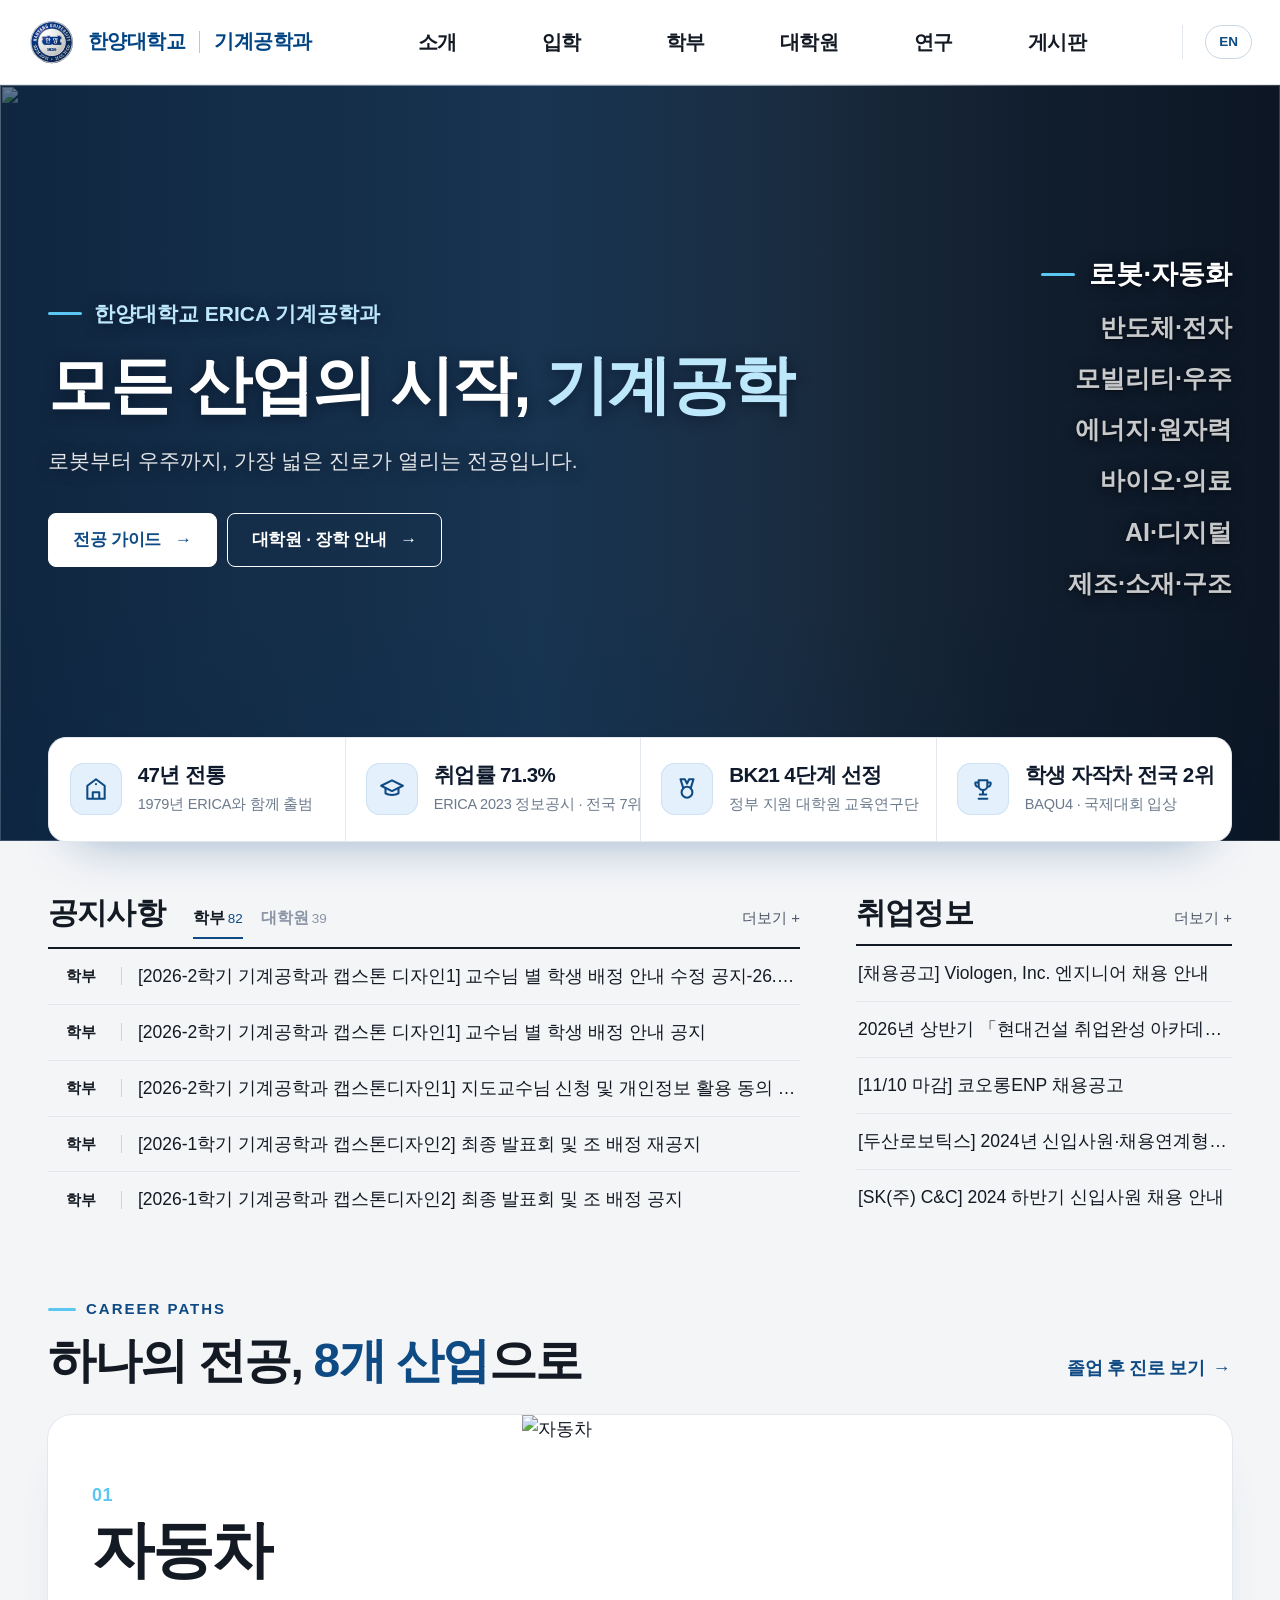
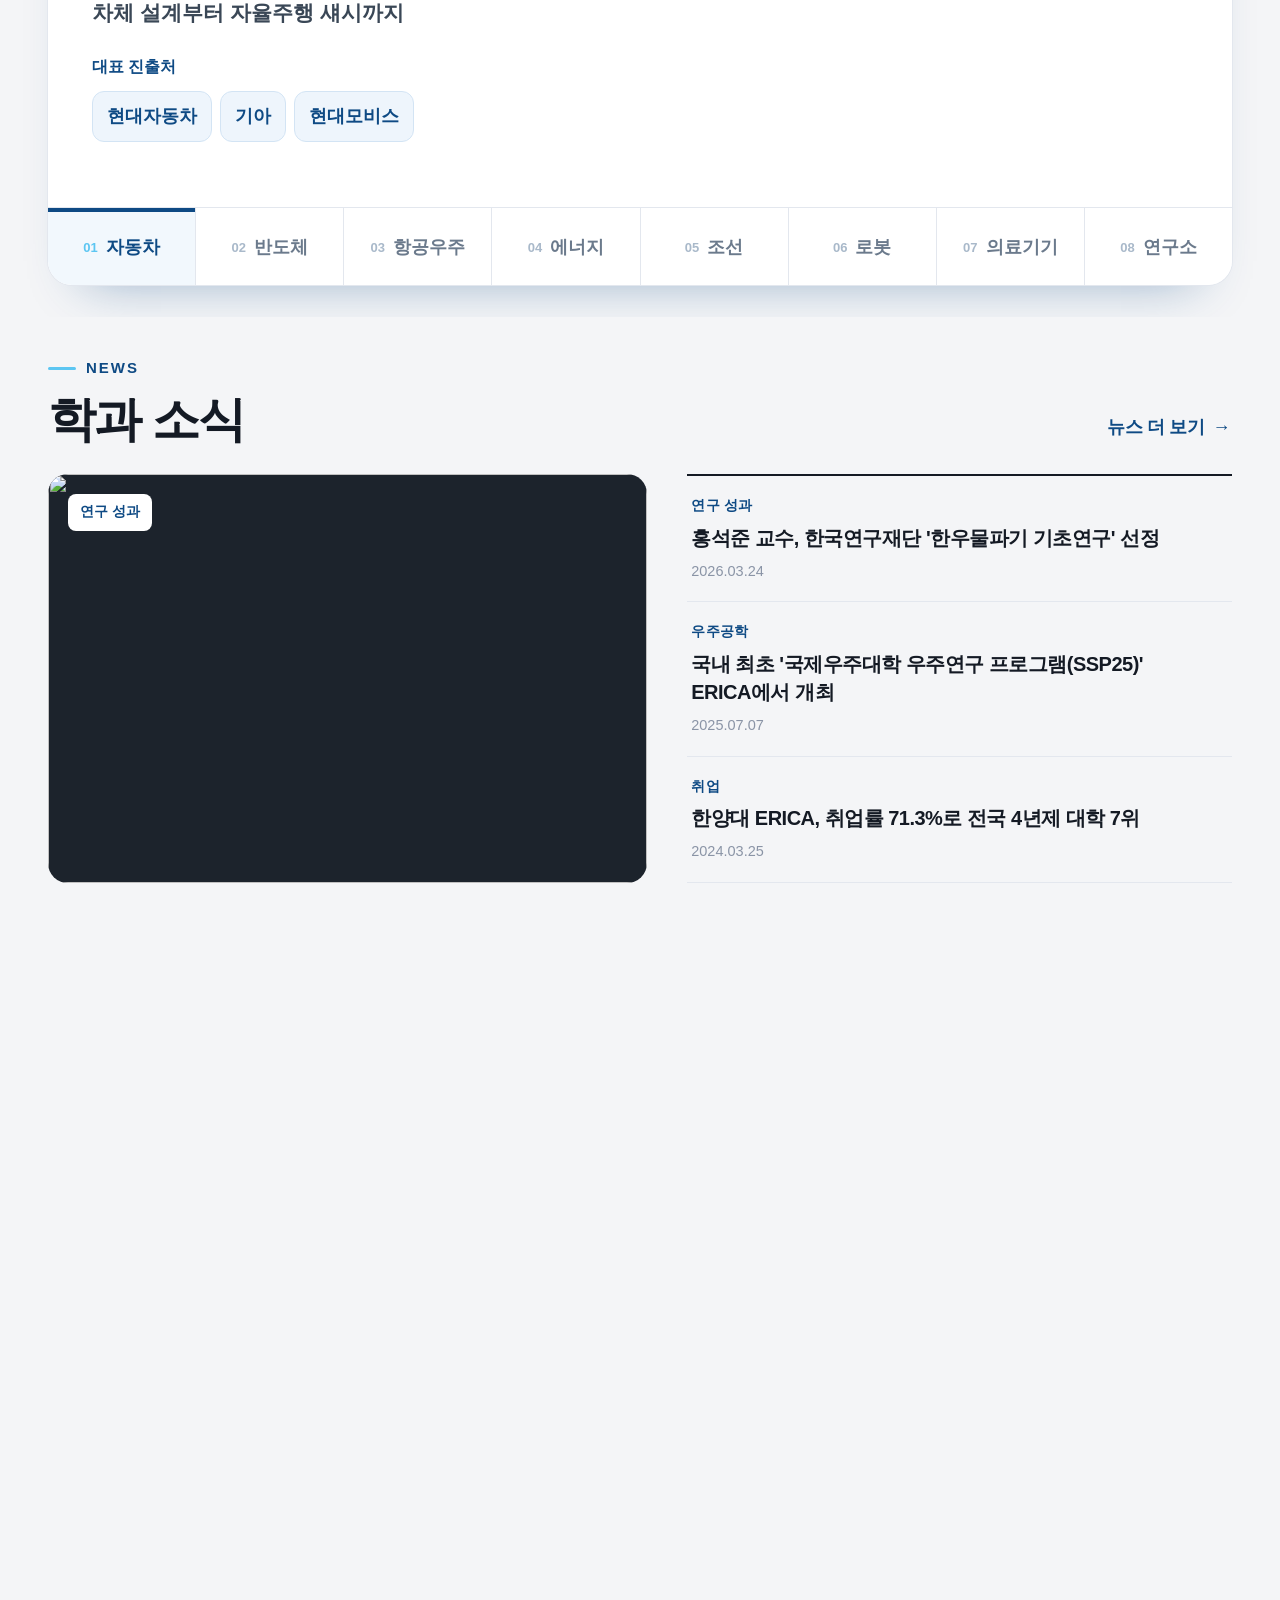
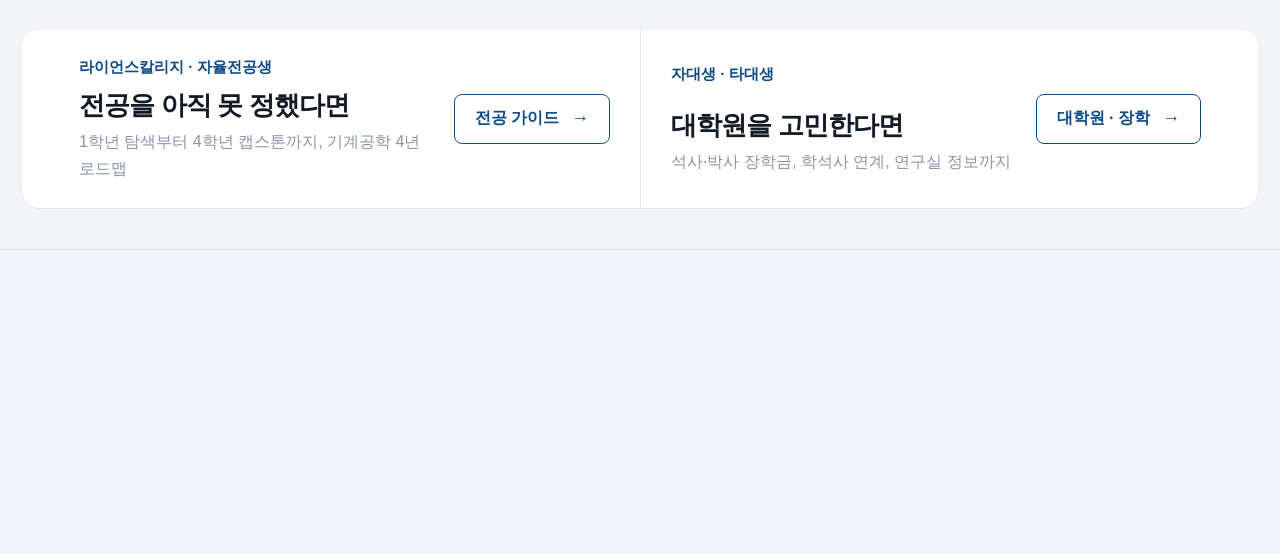
==== commit 3f5faf5b: "렉 개선: 상단 메뉴 흐림 제거, 글꼴을 필요한 조각만 받도록 변경, 첫 화면 사진 필터 제거, 레이아웃을 건드리는 애니메이션 교체, 화면 밖 구역 지연 렌더링 Co-Authore" ====
--- a/index.html
+++ b/index.html
@@ -4,8 +4,11 @@
 <meta charset="utf-8">
 <meta name="viewport" content="width=device-width, initial-scale=1">
 <title>기계공학과 홈페이지 Demo</title>
-<link rel="stylesheet" href="https://cdn.jsdelivr.net/gh/orioncactus/pretendard@v1.3.9/dist/web/static/pretendard.min.css">
-<link rel="stylesheet" href="style.css?v=148">
+<link rel="preconnect" href="https://cdn.jsdelivr.net" crossorigin>
+<link rel="preconnect" href="https://images.unsplash.com">
+<link rel="preconnect" href="https://thumb.wikimedia.org">
+<link rel="stylesheet" href="https://cdn.jsdelivr.net/gh/orioncactus/pretendard@v1.3.9/dist/web/variable/pretendardvariable-dynamic-subset.min.css">
+<link rel="stylesheet" href="style.css?v=149">
 </head>
 <body>
 <div id="header"></div>
@@ -99,9 +102,9 @@
 
 <div id="footer"></div>
 
-<script src="data.js?v=148"></script>
-<script src="posts.js?v=148"></script>
-<script src="common.js?v=148"></script>
+<script src="data.js?v=149"></script>
+<script src="posts.js?v=149"></script>
+<script src="common.js?v=149"></script>
 <script>
 renderHeader('');
 renderFooter();
--- a/style.css
+++ b/style.css
@@ -6,7 +6,7 @@
   --radius: 18px; --max: 1240px;
 }
 /* ===== 글씨체: 전체 Pretendard로 통일 (현행 사이트 메인 제목 서체) ===== */
-:root { --f-body: 'Pretendard', sans-serif; --f-head: 'Pretendard', sans-serif; --hw: 700; }
+:root { --f-body: 'Pretendard Variable', 'Pretendard', sans-serif; --f-head: 'Pretendard Variable', 'Pretendard', sans-serif; --hw: 700; }
 h1, h2, h3, h4, .logo b, .stats b, .prof .nm, .lab-info b, .sch td b, .sched .dd, .why .num, .step::before, .subhero h1 {
   font-family: var(--f-head); font-weight: var(--hw); }
 * { box-sizing: border-box; margin: 0; padding: 0; }
@@ -2657,3 +2657,31 @@
 a.cl-img { transition: box-shadow .25s; }
 a.cl-img:hover { box-shadow: 0 20px 40px -28px rgba(15,27,45,.5); }
 .cl-table.labs td small { word-break: keep-all; }
+
+/* ===== v149 성능(렉) 개선 ===== */
+/* 1) 항상 떠 있는 상단 메뉴의 흐림 효과 제거: 스크롤할 때마다 화면을 다시 그리던 주원인 */
+header.gnb { background: #fff; -webkit-backdrop-filter: none; backdrop-filter: none; }
+/* 2) 첫 화면 큰 사진의 필터 제거 + 안 보이는 사진은 그리지 않기 */
+#heroBg img { filter: none; }
+#heroBg > * { visibility: hidden; transition-property: opacity, transform, visibility; transition-duration: 1s, 6s, 0s; transition-delay: 0s, 0s, 1s; }
+#heroBg > .on { visibility: visible; transition-delay: 0s, 0s, 0s; }
+.sh-view img { visibility: hidden; transition: opacity .8s ease, transform 3.2s ease, visibility 0s linear .8s; }
+.sh-view img.on { visibility: visible; transition: opacity .8s ease, transform 3.2s ease, visibility 0s; }
+/* 3) 진행 막대: 폭(width) 대신 transform 으로 → 3초 내내 레이아웃 다시 계산하던 것 제거 */
+.show.v2 .sh-list .bar { width: 100%; transform: scaleX(0); transform-origin: left center; }
+.show.v2 .sh-list li.on .bar { animation: shBarX 3s linear forwards; }
+.show.v2:hover .sh-list li.on .bar { animation: none; width: 100%; transform: scaleX(1); }
+@keyframes shBarX { to { transform: scaleX(1); } }
+/* 4) + 버튼 물결: box-shadow 애니메이션(매 프레임 다시 그림) → 고리 요소의 transform/opacity 로 */
+.sc-plus i, .fold-btn i { animation: none; }
+.sc-plus i u, .fold-btn i u { position: absolute; inset: 0; border-radius: 50%; border: 2px solid rgba(92,198,242,.7); animation: ringPulse 2.6s ease-out infinite; pointer-events: none; }
+.sc.open .sc-plus i u, .fold.open .fold-btn i u { display: none; }
+@keyframes ringPulse { 0% { transform: scale(1); opacity: .9; } 70%, 100% { transform: scale(1.55); opacity: 0; } }
+/* 5) 화면 아래쪽 구역은 보일 때만 그리기 */
+#why { content-visibility: auto; contain-intrinsic-size: auto 658px; }
+#news { content-visibility: auto; contain-intrinsic-size: auto 569px; }
+#labs { content-visibility: auto; contain-intrinsic-size: auto 682px; }
+footer { content-visibility: auto; contain-intrinsic-size: auto 305px; }
+/* 6) 페이지 넘김 효과는 짧게 */
+::view-transition-old(root), ::view-transition-new(root) { animation-duration: .14s; }
+@media (prefers-reduced-motion: reduce) { * { animation: none !important; transition: none !important; } }
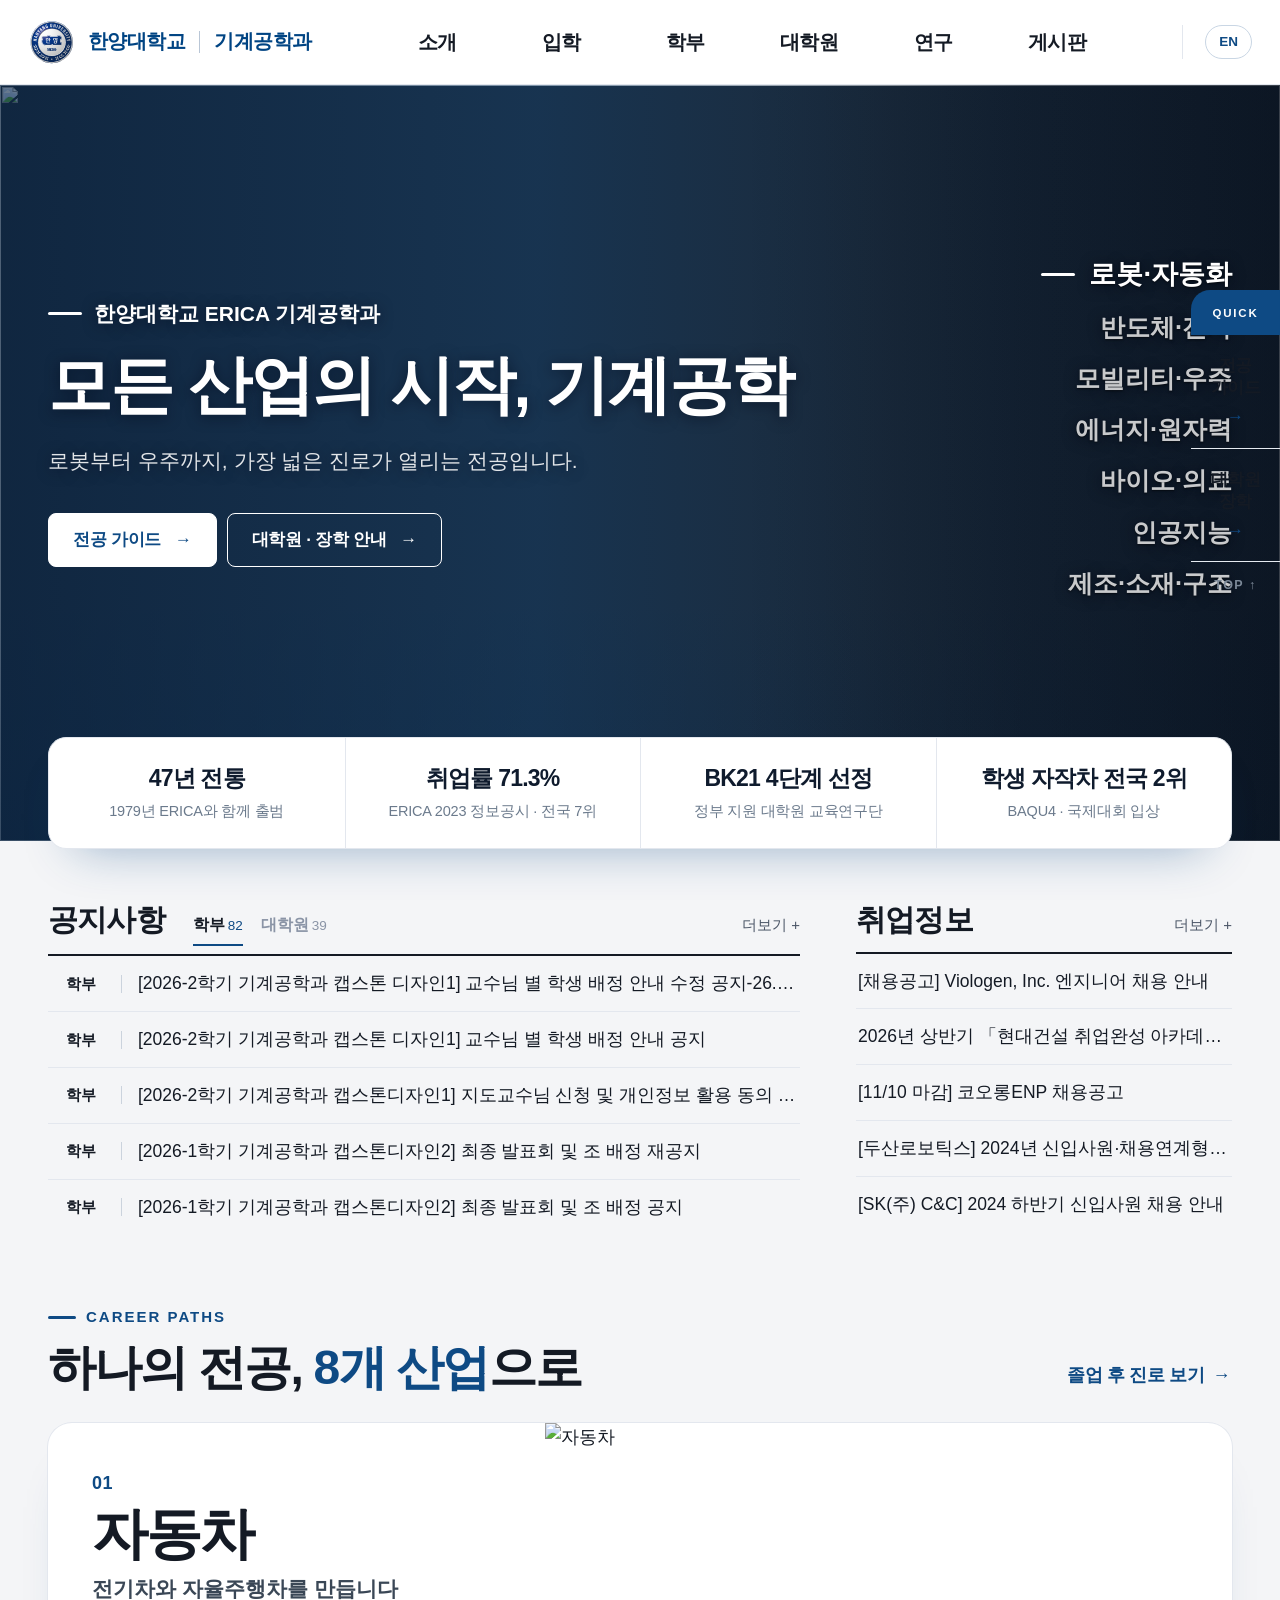
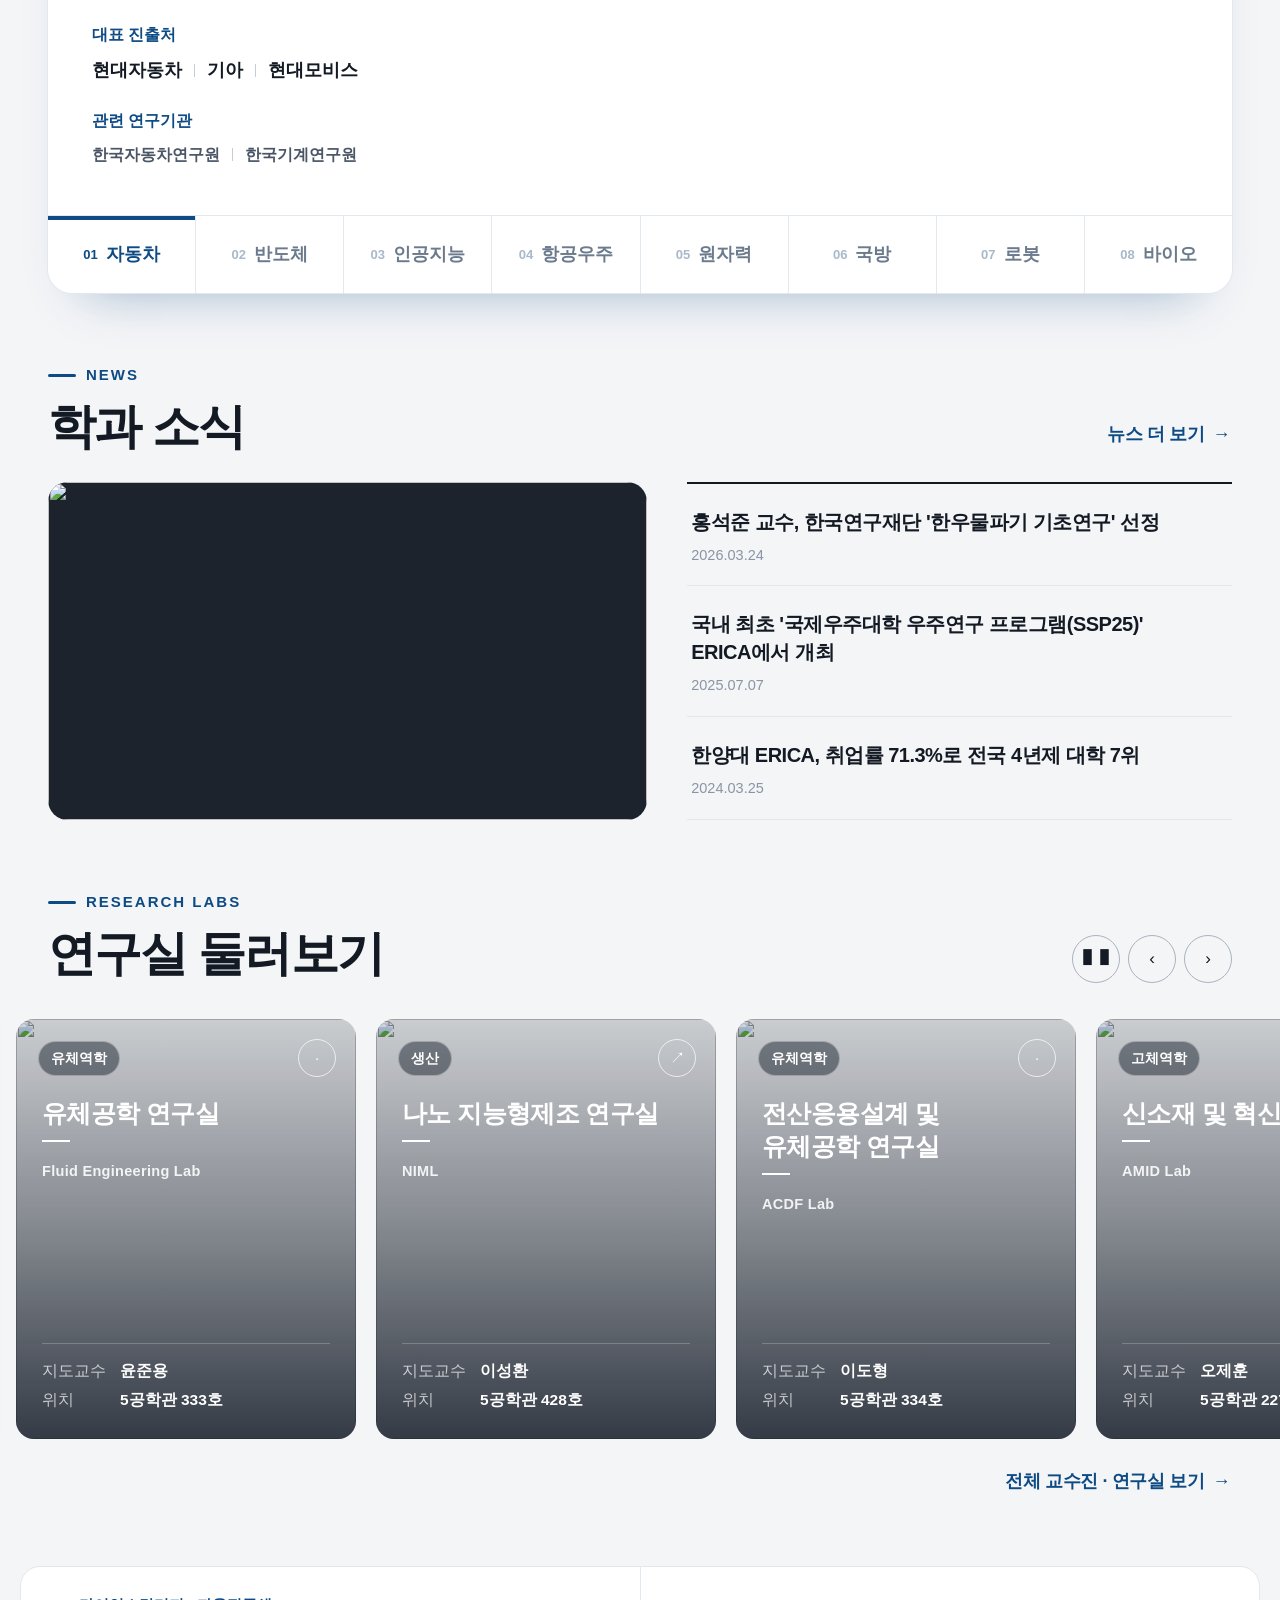
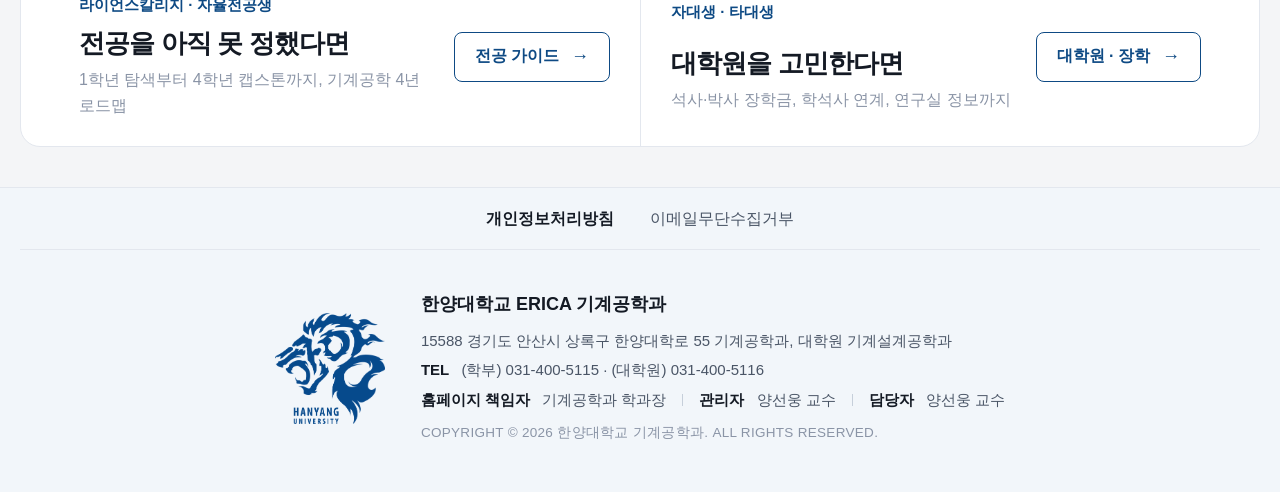
==== commit 2533ae12: "사진 전면 교체, 렉 개선, 이수체계도·학사일정·뉴스·공지사항·연혁 개편, 퀵 메뉴 추가, 색 정리 - 사진: 전부 Unsplash 무료 사진으로 교체(강석경 교수 카드만 연구실 " ====
--- a/index.html
+++ b/index.html
@@ -6,9 +6,8 @@
 <title>기계공학과 홈페이지 Demo</title>
 <link rel="preconnect" href="https://cdn.jsdelivr.net" crossorigin>
 <link rel="preconnect" href="https://images.unsplash.com">
-<link rel="preconnect" href="https://thumb.wikimedia.org">
 <link rel="stylesheet" href="https://cdn.jsdelivr.net/gh/orioncactus/pretendard@v1.3.9/dist/web/variable/pretendardvariable-dynamic-subset.min.css">
-<link rel="stylesheet" href="style.css?v=149">
+<link rel="stylesheet" href="style.css?v=204">
 </head>
 <body>
 <div id="header"></div>
@@ -37,7 +36,7 @@
 <section class="sec" id="notice">
   <div class="wrap news2">
     <div>
-      <div class="nhead"><h2>공지사항</h2><div class="tabs2" id="ntabs"></div><a class="more2" id="nmore" href="board.html?c=학부">더보기 +</a></div>
+      <div class="nhead"><h2>공지사항</h2><div class="tabs2" id="ntabs"></div><a class="more2" id="nmore" href="board.html?c=공지">더보기 +</a></div>
       <ul class="nlist2" id="nlist"></ul>
     </div>
     <div>
@@ -53,7 +52,7 @@
     <div class="sec-head row"><div class="why-tt"><span class="why-k">CAREER PATHS</span><h2>하나의 전공, <em>8개 산업</em>으로</h2></div><a class="more2 go-link" href="sub.html?m=1&s=0">졸업 후 진로 보기 <span>→</span></a></div>
     <div class="show v2" id="show">
       
-      <div class="sh-view"><img loading="lazy" decoding="async" data-k="0" src="https://thumb.wikimedia.org/wikipedia/commons/thumb/f/f1/Hyundai_car_assembly_line.jpg/1280px-Hyundai_car_assembly_line.jpg" alt="자동차"><img loading="lazy" decoding="async" data-k="1" data-fi="semi" alt="반도체"><img loading="lazy" decoding="async" data-k="2" data-fi="mobility" alt="항공우주"><img loading="lazy" decoding="async" data-k="3" data-fi="energy" alt="에너지"><img loading="lazy" decoding="async" data-k="4" src="https://thumb.wikimedia.org/wikipedia/commons/thumb/8/8f/Shahamah_LNG_carrier.jpg/1280px-Shahamah_LNG_carrier.jpg" alt="조선"><img loading="lazy" decoding="async" data-k="5" data-fi="robot" alt="로봇"><img loading="lazy" decoding="async" data-k="6" data-fi="bio" alt="의료기기"><img loading="lazy" decoding="async" data-k="7" data-fi="mfg" alt="연구소"><div class="sh-cap"><em id="shN">01</em><b id="shT">자동차</b><p id="shD"></p><small id="shC"></small></div><ol class="sh-list"><li data-k="0"><span>01</span>자동차<i class="bar"></i></li><li data-k="1"><span>02</span>반도체<i class="bar"></i></li><li data-k="2"><span>03</span>항공우주<i class="bar"></i></li><li data-k="3"><span>04</span>에너지<i class="bar"></i></li><li data-k="4"><span>05</span>조선<i class="bar"></i></li><li data-k="5"><span>06</span>로봇<i class="bar"></i></li><li data-k="6"><span>07</span>의료기기<i class="bar"></i></li><li data-k="7"><span>08</span>연구소<i class="bar"></i></li></ol></div>
+      <div class="sh-view"><img decoding="async" data-k="0" alt="자동차"><img decoding="async" data-k="1" alt="반도체"><img decoding="async" data-k="2" alt="인공지능"><img decoding="async" data-k="3" alt="항공우주"><img decoding="async" data-k="4" alt="원자력"><img decoding="async" data-k="5" alt="국방"><img decoding="async" data-k="6" alt="로봇"><img decoding="async" data-k="7" alt="바이오"><div class="sh-cap"><em id="shN">01</em><b id="shT">자동차</b><p id="shD"></p><small id="shC"></small></div><ol class="sh-list"><li data-k="0"><span>01</span>자동차<i class="bar"></i></li><li data-k="1"><span>02</span>반도체<i class="bar"></i></li><li data-k="2"><span>03</span>인공지능<i class="bar"></i></li><li data-k="3"><span>04</span>항공우주<i class="bar"></i></li><li data-k="4"><span>05</span>원자력<i class="bar"></i></li><li data-k="5"><span>06</span>국방<i class="bar"></i></li><li data-k="6"><span>07</span>로봇<i class="bar"></i></li><li data-k="7"><span>08</span>바이오<i class="bar"></i></li></ol></div>
     </div>
   </div>
 </section>
@@ -61,9 +60,8 @@
 <!-- 3-1. 학과 소식: 큰 기사 1 + 작은 기사 2 (출처: 뉴스H) -->
 <section class="sec" id="news">
   <div class="wrap">
-    <div class="sec-head row"><div class="why-tt"><span class="why-k">NEWS</span><h2>학과 소식</h2></div><a class="more2 go-link" href="https://www.newshyu.com/news/articleList.html?sc_area=A&view_type=sm&sc_word=%EA%B8%B0%EA%B3%84%EA%B3%B5%ED%95%99%EA%B3%BC" target="_blank" rel="noopener">뉴스 더 보기 <span>→</span></a></div>
-    <div class="newsA"><a class="nA-feat" href="https://www.newshyu.com/news/articleView.html?idxno=1023461" target="_blank" rel="noopener"><img data-fi="semi" data-idx="0" alt=""><span>연구 성과</span></a>
-      <ul class="nA-list"><li><a href="https://www.newshyu.com/news/articleView.html?idxno=1023461" target="_blank" rel="noopener"><span class="nw-cat">연구 성과</span><b>홍석준 교수, 한국연구재단 '한우물파기 기초연구' 선정</b><time>2026.03.24</time></a></li><li><a href="https://www.newshyu.com/news/articleView.html?idxno=1019367" target="_blank" rel="noopener"><span class="nw-cat">우주공학</span><b>국내 최초 '국제우주대학 우주연구 프로그램(SSP25)' ERICA에서 개최</b><time>2025.07.07</time></a></li><li><a href="https://www.newshyu.com/news/articleView.html?idxno=1013659" target="_blank" rel="noopener"><span class="nw-cat">취업</span><b>한양대 ERICA, 취업률 71.3%로 전국 4년제 대학 7위</b><time>2024.03.25</time></a></li></ul></div>
+    <div class="sec-head row"><div class="why-tt"><span class="why-k">NEWS</span><h2>학과 소식</h2></div><a class="more2 go-link" href="news.html">뉴스 더 보기 <span>→</span></a></div>
+    <div class="newsA" id="newsA"></div>
     </div>
   </div>
 </section>
@@ -102,9 +100,9 @@
 
 <div id="footer"></div>
 
-<script src="data.js?v=149"></script>
-<script src="posts.js?v=149"></script>
-<script src="common.js?v=149"></script>
+<script src="data.js?v=204"></script>
+<script src="posts.js?v=204"></script>
+<script src="common.js?v=204"></script>
 <script>
 renderHeader('');
 renderFooter();
@@ -112,7 +110,7 @@
 const countOf = id => FACULTY.filter(f => f.fields.includes(id)).length;
 const profsOf = id => FACULTY.filter(f => f.fields.includes(id)).map(f => f.name).join(' · ');
 const fieldName = id => FIELDS.find(f => f.id === id).name;
-const fieldImg = id => FIELD_IMG[id][0];   // 임시 사진: 학과 실제 사진으로 교체 예정
+const fieldImg = id => FIELD_IMG[id][0];
 
 const EQ_SVG = (() => {
   const L = ['∇·σ + f = ρü', 'Q = mcΔT', 'ρ(∂v/∂t + v·∇v) = −∇p + μ∇²v', 'L(θ) = −Σ y log ŷ', 'σ = Eε', 'Mẍ + Cẋ + Kx = F(t)',
@@ -126,7 +124,8 @@
 // 화면에 안 보이거나 탭이 숨겨지면 자동 전환을 멈춰 렉을 줄임
 const VIS = {};
 const watch = (id, el) => { VIS[id] = true; if (el && 'IntersectionObserver' in window) new IntersectionObserver(es => es.forEach(e => VIS[id] = e.isIntersecting)).observe(el); };
-const idle = id => document.hidden || VIS[id] === false;
+const idle = id => document.hidden || VIS[id] === false || window.MENU_OPEN === true;
+const afterLoad = fn => document.readyState === 'complete' ? setTimeout(fn, 300) : addEventListener('load', () => setTimeout(fn, 300));
 // ---- 첫 화면: 분야 목록 + 배경 사진 + 문구 순환 ----
 (function hero() {
   const bg = document.getElementById('heroBg'), hf = document.getElementById('heroFields');
@@ -134,7 +133,7 @@
     ? `<div class="dual" data-i="${k}"><img data-src="${FIELD_IMG[f.id][0]}" alt=""><img data-src="${FIELD_IMG[f.id][1]}" alt=""></div>`
     : f.id === 'ai' ? `<div class="aiscene" data-i="${k}">${EQ_SVG}<img data-src="${FIELD_IMG.ai[0]}" alt=""></div>`
     : `<img data-src="${fieldImg(f.id)}" alt="" data-i="${k}" style="object-position:${FIELD_POS[f.id] || 'center 40%'}">`).join('');
-  hf.innerHTML = FIELDS.map((f, k) => `<li data-i="${k}"><a href="faculty.html?f=${f.id}"><span class="ar">↗</span>${f.name}</a></li>`).join('');
+  hf.innerHTML = FIELDS.map((f, k) => `<li data-i="${k}"><a href="faculty.html"><span class="ar">↗</span>${f.name}</a></li>`).join('');
   let i = 0, timer;
   const load = el => el && [el, ...el.querySelectorAll('img')].forEach(x => { if (x.dataset.src) { x.src = x.dataset.src; delete x.dataset.src; } });
   function show(k) {
@@ -164,46 +163,53 @@
 };
 ;
 
-// ---- 연구실 슬라이드 (4장씩 보이고 한 장씩 이동) ----
+// ---- 연구실 슬라이드: 트랙 한 겹만 transform으로 이동 (카드별 효과·레이아웃 계산 없음 → 끊김 없음)
 (function labs() {
-  const track = document.getElementById('labsTrack');
-  const card = f => `
-    <a class="lab-card" ${f.lab ? `href="${f.lab}" target="_blank" rel="noopener"` : ''}>
-      <img src="${f.img}" alt="" loading="lazy" decoding="async">
-      <span class="lab-tag">${fieldName(f.fields[0])}</span>
+  const track = document.getElementById('labsTrack'), vp = document.getElementById('labsVp'), head = document.querySelector('#labs .wrap');
+  const card = (f, k, clone) => `
+    <a class="lab-card" ${clone ? 'aria-hidden="true" tabindex="-1"' : ''} ${f.lab ? `href="${f.lab}" target="_blank" rel="noopener"` : ''}>
+      <img ${k < 6 ? 'src' : 'data-src'}="${f.img}" alt="" decoding="async" width="340" height="420">
+      <span class="lab-tag">${f.grpName}</span>
       <span class="lab-go">${f.lab ? '↗' : '·'}</span>
       <div class="lab-info">
         <b>${f.labName}</b><em class="lab-en">${f.labEn}</em>
         <dl><dt>지도교수</dt><dd>${f.name}</dd><dt>위치</dt><dd>${f.room}</dd></dl>
       </div>
     </a>`;
-  // 맨 앞에 마지막 연구실 카드를 하나 더 두어, 처음부터 왼쪽에 흐린 카드가 살짝 보이게 시작
-  track.innerHTML = card(FACULTY[FACULTY.length - 1]) + FACULTY.map(card).join('');
-  // 연구실 카드: 제목(.wrap)보다 조금 왼쪽에서 시작해 화면 오른쪽 끝까지 이어짐. 지나간 카드는 왼쪽에 흐리게 남음
-  const vp = document.getElementById('labsVp'), head = document.querySelector('#labs .wrap');
-  const N = FACULTY.length + 1; let idx = 1, paused = false;
-  const step = () => track.children[1].offsetLeft - track.children[0].offsetLeft;
-  function pad() {
-    const pl = parseFloat(getComputedStyle(head).paddingLeft);
-    vp.style.paddingLeft = Math.max(16, head.getBoundingClientRect().left + pl - 72) + 'px';
+  // [마지막 카드 복제] + 전체 + [앞 6장 복제] → 끝에서 처음으로 되감기 없이 그대로 이어짐
+  const N = FACULTY.length, TAIL = 6;
+  track.innerHTML = card(FACULTY[N - 1], 0, true) + FACULTY.map((f, k) => card(f, k + 1)).join('') + FACULTY.slice(0, TAIL).map((f, k) => card(f, 99, true)).join('');
+  // 나머지 사진은 페이지가 다 뜬 뒤 미리 받아서, 넘어가는 순간에 사진을 받거나 푸는 일이 없게 함
+  afterLoad(() => track.querySelectorAll('img[data-src]').forEach(im => { im.src = im.dataset.src; im.removeAttribute('data-src'); }));
+  let idx = 1, step = 360, paused = false;
+  const set = (k, anim) => { idx = k; track.style.transition = anim ? '' : 'none'; track.style.transform = `translate3d(${-k * step}px,0,0)`; };
+  function measure() {   // 크기 계산은 처음과 창 크기가 바뀔 때만
+    const left = Math.max(16, head.getBoundingClientRect().left + parseFloat(getComputedStyle(head).paddingLeft) - 72);
+    vp.style.paddingLeft = left + 'px'; vp.style.setProperty('--fade', (left - 10) + 'px');
+    step = track.children[1].offsetLeft - track.children[0].offsetLeft;
+    set(idx, false);
   }
-  const maxI = () => Math.max(0, N - Math.floor((vp.clientWidth - parseFloat(vp.style.paddingLeft) + 20) / step()));
-  function go(k) {
-    const max = maxI();
-    idx = k < 1 ? max : k > max ? 1 : k;
-    track.style.transform = `translateX(${-idx * step()}px)`;
-    [...track.children].forEach((c, i) => c.classList.toggle('past', i < idx));
+  const snap = () => { if (idx > N) { set(idx - N, false); track.offsetWidth; } };   // 복제 구간 → 같은 화면의 원래 위치로
+  function go(d) {
+    snap();
+    if (idx + d < 1) { set(N + 1, false); track.offsetWidth; }
+    set(idx + d, true);
   }
-  document.getElementById('labsPrev').onclick = () => go(idx - 1);
-  document.getElementById('labsNext').onclick = () => go(idx + 1);
+  track.addEventListener('transitionend', e => { if (e.target === track) snap(); });
+  // 자동 넘김 2.6초 간격. 화살표를 직접 누르면 자동 넘김을 멈추고, 2초 동안 조작이 없으면 다시 시작
+  const GAP = 2600; let timer;
+  const tick = () => { if (!paused && !idle('labs')) go(1); timer = setTimeout(tick, GAP); };
+  const user = d => { clearTimeout(timer); go(d); timer = setTimeout(tick, 2000); };
+  document.getElementById('labsPrev').onclick = () => user(-1);
+  document.getElementById('labsNext').onclick = () => user(1);
   const pb = document.getElementById('labsPause');
   pb.onclick = () => { paused = !paused; pb.textContent = paused ? '▶' : '❚❚'; };
   vp.addEventListener('mouseenter', () => paused = true);
   vp.addEventListener('mouseleave', () => paused = pb.textContent === '▶');
   watch('labs', vp);
-  setInterval(() => { if (!paused && !idle('labs')) go(idx + 1); }, 3500);
-  addEventListener('resize', () => { pad(); go(idx); });
-  pad(); go(1);
+  timer = setTimeout(tick, GAP);
+  let rz; addEventListener('resize', () => { clearTimeout(rz); rz = setTimeout(measure, 150); });
+  measure();
 })();
 
 // ---- 공지 · 취업정보: 현행 사이트 게시판의 실제 최신 글 (posts.js) ----
@@ -214,8 +220,8 @@
 ntabs.innerHTML = ['학부', '대학원'].map((c, k) => `<button data-c="${c}" class="${k ? '' : 'on'}">${c}<i>${POSTS[c].total}</i></button>`).join('');
 function renderNotices(c) {
   ntabs.querySelectorAll('button').forEach(b => b.classList.toggle('on', b.dataset.c === c));
+  document.getElementById('nmore').href = 'board.html?c=공지&k=' + c;
   nlist.innerHTML = POSTS[c].items.slice(0, 5).map(x => postLi(c, x, true)).join('');
-  document.getElementById('nmore').href = 'board.html?c=' + c;
 }
 ntabs.addEventListener('click', e => { const b = e.target.closest('button'); if (b) renderNotices(b.dataset.c); });
 renderNotices('학부');
@@ -224,23 +230,38 @@
 // ---- 범용성: 왼쪽 산업 목록 + 오른쪽 큰 사진 (자동 전환, 마우스 올리면 고정)
 (function () {
   const w = document.getElementById('show'); if (!w) return;
-  const D = [["자동차", "현대자동차 · 기아 · 현대모비스", "차체 설계부터 자율주행 섀시까지"], ["반도체", "삼성전자 · SK하이닉스 · 삼성SDI", "공정 장비와 열·유체 설계의 핵심"], ["항공우주", "한화에어로스페이스 · KAI · 항공우주연구원", "로켓 엔진과 항공기 구조"], ["에너지", "한국전력 · 한국수력원자력 · 두산에너빌리티", "발전 터빈과 원자력 설비"], ["조선", "HD현대중공업 · 한화오션 · 삼성중공업", "LNG 운반선과 해양 플랜트"], ["로봇", "두산로보틱스 · 레인보우로보틱스 · 현대로보틱스", "협동 로봇과 스마트 팩토리"], ["의료기기", "삼성메디슨 · 오스템임플란트 · 바디프렌드", "의료 영상 장비와 헬스케어 기기"], ["연구소", "KIST · 한국기계연구원 · 생산기술연구원", "국가 연구소와 대학원 진학"]];
-  w.querySelectorAll('.sh-view img[data-fi]').forEach(im => { im.loading = 'lazy'; im.decoding = 'async'; im.src = SZ(FIELD_IMG[im.dataset.fi][1], 1280); });
+  // [산업, 대표 진출처(기업), 한 줄 설명, 관련 연구기관(공식 명칭)]
+  const D = [
+    ["자동차", "현대자동차 · 기아 · 현대모비스", "전기차와 자율주행차를 만듭니다", "한국자동차연구원 · 한국기계연구원"],
+    ["반도체", "삼성전자 · SK하이닉스 · 삼성SDI", "반도체를 만드는 장비를 설계합니다", "한국전자통신연구원 · 나노종합기술원"],
+    ["인공지능", "네이버 · 현대오토에버 · 안랩", "AI로 기계를 설계하고 더 똑똑하게 만듭니다", "한국전자통신연구원 · 한국과학기술연구원"],
+    ["항공우주", "한화에어로스페이스 · KAI · 대한항공", "로켓과 비행기, 인공위성을 만듭니다", "한국항공우주연구원 · 한국천문연구원"],
+    ["원자력", "한국전력 · 한국수력원자력 · 두산에너빌리티", "발전소와 배터리로 전기를 만듭니다", "한국에너지기술연구원 · 한국원자력연구원"],
+    ["국방", "LIG넥스원 · 현대로템 · 한화시스템", "전투기와 전차로 나라를 지킵니다", "국방과학연구소 · 국방기술품질원"],
+    ["로봇", "두산로보틱스 · 레인보우로보틱스 · 현대로보틱스", "사람을 돕는 로봇을 설계합니다", "한국로봇융합연구원 · 한국생산기술연구원"],
+    ["바이오", "삼성메디슨 · 오스템임플란트 · 바디프렌드", "MRI 같은 병원 장비를 만듭니다", "한국과학기술연구원 · 한국생명공학연구원"]];
+  // 첫 사진만 바로, 나머지는 페이지가 다 뜬 뒤 미리 받아 둠 (넘어갈 때 빈 화면·끊김 없음)
+  const shIm = [...w.querySelectorAll('.sh-view img')];
+  shIm[0].src = U(SHOW_IMG[0], 1100);
+  afterLoad(() => shIm.forEach((im, k) => { if (!im.getAttribute('src')) im.src = U(SHOW_IMG[k], 1100); }));
   watch('show', w);
   const li = [...w.querySelectorAll('.sh-list li')], im = [...w.querySelectorAll('.sh-view img')];
   const N = document.getElementById('shN'), T = document.getElementById('shT'), Ds = document.getElementById('shD'), C = document.getElementById('shC'), cap = w.querySelector('.sh-cap');
   let i = 0, timer;
   const show = k => { i = k; li.forEach((e, j) => e.classList.toggle('on', j === k)); im.forEach((e, j) => e.classList.toggle('on', j === k));
     [im[k], im[(k + 1) % im.length]].forEach(x => { if (x) x.loading = 'eager'; });   // 지금 + 다음 사진 미리 받기
-    cap.classList.remove('in'); void cap.offsetWidth; N.textContent = String(k + 1).padStart(2, '0'); T.textContent = D[k][0]; Ds.textContent = D[k][2]; C.innerHTML = '<i>대표 진출처</i>' + D[k][1].split(' · ').map(x => `<span>${x}</span>`).join(''); cap.classList.add('in'); };
+    cap.classList.remove('in'); void cap.offsetWidth; N.textContent = String(k + 1).padStart(2, '0'); T.textContent = D[k][0]; Ds.textContent = D[k][2]; C.innerHTML = '<i>대표 진출처</i>' + D[k][1].split(' · ').map(x => `<span>${x}</span>`).join('') + '<i class="r">관련 연구기관</i>' + D[k][3].split(' · ').map(x => `<span class="r">${x}</span>`).join(''); cap.classList.add('in'); };
   const run = () => { clearInterval(timer); timer = setInterval(() => { if (!idle('show')) show((i + 1) % li.length); }, 3000); };
   li.forEach((e, k) => e.addEventListener('mouseenter', () => { clearInterval(timer); show(k); }));
   w.addEventListener('mouseleave', run); show(0); run();
 })();
 
+// ---- 학과 소식: 누르면 원문으로 바로 가지 않고, 학과가 요약한 페이지(news.html)로 이동
+document.getElementById('newsA').innerHTML = `<a class="nA-feat" href="news.html?n=0"><img data-fi="${NEWS[0].fi}" data-idx="0" alt=""></a>
+  <ul class="nA-list">${NEWS.map((x, k) => `<li><a href="news.html?n=${k}"><b>${x.title}</b><time>${x.date}</time></a></li>`).join('')}</ul>`;
 // ---- 학과 소식 사진: 기사 사진이 안 뜨면 분야 사진으로 대체
 document.querySelectorAll('#news img').forEach(im => {
-  im.loading = 'lazy'; if (im.dataset.fi) im.src = SZ(FIELD_IMG[im.dataset.fi][+(im.dataset.idx || 1)], 1280);
+  im.loading = 'lazy'; if (im.dataset.fi) im.src = SZ(FIELD_IMG[im.dataset.fi][+(im.dataset.idx || 1)], 900);
   im.addEventListener('error', () => { if (im.dataset.fb) { im.src = FIELD_IMG[im.dataset.fb][1]; im.dataset.fb = ''; } });
 });
 </script>
--- a/style.css
+++ b/style.css
@@ -1,5 +1,5 @@
 /* ===== 색감: 한양블루(#0E4A84) 고정 + 하늘색 계열 포인트 3안 (data-theme) ===== */
-:root { --accent: #5CC6F2; --accent-ink: #082F57; --hl: #BDE7FB; --tint: #F1F8FD; --tint-2: #DCEFFB; }  /* 아이스블루 확정 */
+:root { --accent: #0E4A84; --accent-deep: #0E4A84; --accent-ink: #FFFFFF; --hl: #FFFFFF; --tint: #F3F4F6; --tint-2: #E4E8ED; }  /* v203: 포인트 색 = 한양 블루(#0E4A84) 하나로 통일. 어두운 사진 위에서는 흰색. 연한 바탕은 중립 회색 */
 :root {
   --primary: #0E4A84; --primary-2: #1A5FA3; --deep: #0E4A84;
   --ink: #141A24; --ink-2: #4A5566; --ink-3: #8A94A6; --line: #E3E7EE;
@@ -327,7 +327,7 @@
 .timeline li { position: relative; padding: 0 0 22px 26px; }
 .timeline li::before { content: ''; position: absolute; left: -9px; top: 6px; width: 15px; height: 15px; border-radius: 50%; background: var(--accent); border: 3px solid #fff; box-shadow: 0 0 0 1px var(--tint-2); }
 .timeline b { font-size: 19px; color: var(--primary); margin-right: 12px; }
-.todo { margin-top: 24px; padding: 18px 22px; border-radius: 14px; background: var(--tint); border: 1px dashed #B9D3EA; color: var(--ink-2); font-size: 16px; }
+.todo { margin-top: 24px; padding: 18px 22px; border-radius: 14px; background: var(--tint); border: 1px dashed #CDD5DE; color: var(--ink-2); font-size: 16px; }
 .lablist { display: grid; grid-template-columns: repeat(2, 1fr); gap: 12px; }
 .lablist a { display: grid; grid-template-columns: 1fr auto; gap: 4px 12px; align-items: center; background: #fff; border: 1px solid var(--line); border-radius: 14px; padding: 16px 20px; }
 .lablist a:hover { border-color: var(--primary); }
@@ -400,8 +400,8 @@
 .hbtn i { width: 44px; height: 44px; border-radius: 50%; display: grid; place-items: center; font-style: normal; font-size: 19px; font-weight: 700; transition: transform .2s; }
 .hbtn:hover { transform: translateY(-3px); }
 .hbtn:hover i { transform: translateX(4px); }
-.hbtn.pri { background: var(--accent); color: var(--accent-ink); box-shadow: 0 14px 30px -12px rgba(92,198,242,.85); }
-.hbtn.pri:hover { box-shadow: 0 20px 36px -12px rgba(92,198,242,.95); }
+.hbtn.pri { background: var(--accent); color: var(--accent-ink); box-shadow: 0 14px 30px -12px rgba(14,74,132,.85); }
+.hbtn.pri:hover { box-shadow: 0 20px 36px -12px rgba(14,74,132,.95); }
 .hbtn.pri i { background: var(--accent-ink); color: #fff; }
 .hbtn.sec { background: rgba(255,255,255,.12); border: 1px solid rgba(255,255,255,.35); color: #fff; backdrop-filter: blur(8px); }
 .hbtn.sec:hover { background: rgba(255,255,255,.2); }
@@ -422,7 +422,7 @@
 /* 4대 역학 띠 v2: 위 4열 타일과 같은 격자로 정렬, 화살표 없이 */
 .roots { display: block; margin-top: 28px; background: none; border-radius: 0; overflow: visible; color: var(--ink); }
 .roots-cap { display: flex; align-items: center; gap: 16px; margin-bottom: 14px; color: var(--primary); font-size: 15px; font-weight: 700; }
-.roots-cap::before, .roots-cap::after { content: ''; flex: 1; height: 1px; background: #BFD5EA; }
+.roots-cap::before, .roots-cap::after { content: ''; flex: 1; height: 1px; background: #CDD5DE; }
 .roots-cells { display: grid; grid-template-columns: repeat(4, 1fr); gap: 16px; }
 .roots-cells div { background: #fff; border: 1px solid var(--line); border-top: 4px solid var(--primary); border-radius: 12px; padding: 16px 12px; text-align: center; }
 .roots-cells b { display: block; font-size: 20px; color: var(--primary); letter-spacing: -.3px; }
@@ -432,7 +432,7 @@
 /* 왜 기계공학 제목: 작은 앞문장 + 형광펜 강조 */
 .why-head .why-pre { font-size: 21px; font-weight: 600; color: var(--ink-2); margin-bottom: 4px; }
 .why-head h2 { margin-top: 0; }
-.why-head h2 em { font-style: normal; color: var(--primary); background: linear-gradient(transparent 62%, #BDE7FB 62%); padding: 0 4px; }
+.why-head h2 em { font-style: normal; color: var(--primary); background: linear-gradient(transparent 62%, #FFFFFF 62%); padding: 0 4px; }
 
 /* 두 갈래 안내 v2: 사진 배너 + 화살표 원 버튼 */
 .path, .path:nth-child(2) { position: relative; overflow: hidden; min-height: 270px; padding: 34px 40px; border: 0; border-radius: 20px;
@@ -687,7 +687,7 @@
 .cta { align-items: center; gap: 28px; }
 .hbtn2 svg { display: none; }
 .hbtn2.pri { height: 60px; padding: 0 30px; border-radius: 999px; background: var(--accent); color: var(--accent-ink); font-size: 18px;
-  box-shadow: 0 14px 30px -14px rgba(92,198,242,.9); }
+  box-shadow: 0 14px 30px -14px rgba(14,74,132,.9); }
 .hbtn2.pri:hover { background: #fff; color: var(--primary); }
 .hbtn2.sec { height: auto; padding: 4px 0; border: 0; border-radius: 0; background: none; color: #fff; font-size: 18px;
   border-bottom: 2px solid rgba(255,255,255,.55); }
@@ -740,7 +740,7 @@
 
 /* 4대 역학 · 졸업 후 진로: 조금 더 정돈 */
 .roots2 div { transition: background .2s; }
-.roots2 div:hover, .cars2 span:hover { background: rgba(92,198,242,.1); }
+.roots2 div:hover, .cars2 span:hover { background: rgba(14,74,132,.1); }
 .roots2 i { font-size: 15px; }
 .roots2 i::after { content: ''; display: inline-block; width: 18px; height: 2px; background: var(--accent); margin-left: 8px; vertical-align: middle; }
 .roots2 b { font-size: 22px; }
@@ -769,7 +769,7 @@
 .base-cap { text-align: center; font-size: 18px; color: var(--ink-2); margin-bottom: 22px; }
 .base-cap b { color: var(--primary); }
 .rline { display: grid; grid-template-columns: repeat(4, 1fr); position: relative; }
-.rline::before { content: ''; position: absolute; left: 12.5%; right: 12.5%; top: 36px; border-top: 2px dashed #BFD8EE; }
+.rline::before { content: ''; position: absolute; left: 12.5%; right: 12.5%; top: 36px; border-top: 2px dashed #CDD5DE; }
 .rline div { position: relative; display: flex; flex-direction: column; align-items: center; text-align: center; }
 .rc { width: 72px; height: 72px; border-radius: 50%; background: #fff; border: 2px solid var(--tint-2); display: grid; place-items: center;
   box-shadow: 0 10px 24px -14px rgba(14,74,132,.5); transition: .25s; }
@@ -844,14 +844,14 @@
 /* 히어로 버튼 v6: 큰 알약 + 오른쪽 화살표 원, 왼쪽은 하늘색 그라데이션 */
 .cta { gap: 16px; margin-top: 38px; }
 .hbtn2, .hbtn2.pri, .hbtn2.sec { width: auto; height: 70px; padding: 0 10px 0 32px; gap: 22px; border-radius: 999px; font-size: 20px; font-weight: 800; letter-spacing: -.4px; }
-.hbtn2.pri { background: linear-gradient(120deg, #6FD0F6 0%, #3FA7E8 100%); color: #fff; border: 0; box-shadow: 0 16px 34px -14px rgba(63,167,232,.95); }
+.hbtn2.pri { background: linear-gradient(120deg, #0E4A84 0%, #0E4A84 100%); color: #fff; border: 0; box-shadow: 0 16px 34px -14px rgba(14,74,132,.95); }
 .hbtn2.sec { background: rgba(255,255,255,.1); border: 1.5px solid rgba(255,255,255,.6); color: #fff; }
 .hbtn2 em { width: 50px; height: 50px; border-radius: 50%; display: grid; place-items: center; font-size: 20px; font-style: normal; transition: transform .2s; }
-.hbtn2.pri em { background: #fff; color: #2E8FD8; }
+.hbtn2.pri em { background: #fff; color: #0E4A84; }
 .hbtn2.sec em { background: rgba(255,255,255,.18); color: #fff; }
 .hbtn2:hover { transform: translateY(-2px); }
 .hbtn2:hover em { transform: translateX(4px); }
-.hbtn2.pri:hover { background: linear-gradient(120deg, #5CC6F2 0%, #2E8FD8 100%); color: #fff; }
+.hbtn2.pri:hover { background: linear-gradient(120deg, #0E4A84 0%, #0E4A84 100%); color: #fff; }
 .hbtn2.sec:hover { background: #fff; color: var(--primary); border-color: #fff; }
 .hbtn2.sec:hover em { background: var(--primary); color: #fff; }
 
@@ -1068,8 +1068,8 @@
   border: 1px solid var(--line); color: var(--ink); transition: transform .25s, box-shadow .25s; }
 .bt:hover { transform: translateY(-4px); box-shadow: 0 22px 40px -24px rgba(14,74,132,.6); }
 .bt0 { grid-row: 1 / 3; background: linear-gradient(160deg, #0E4A84 0%, #1A63AD 100%); color: #fff; border: 0; padding: 30px 30px 26px; }
-.bt2, .bt4 { background: linear-gradient(160deg, #1A5FA3 0%, #2A78C2 100%); color: #fff; border: 0; }
-.bt6 { background: linear-gradient(160deg, var(--tint) 0%, #DCEEFB 100%); border-color: var(--tint-2); }
+.bt2, .bt4 { background: linear-gradient(160deg, #1A5FA3 0%, #0E4A84 100%); color: #fff; border: 0; }
+.bt6 { background: linear-gradient(160deg, var(--tint) 0%, #EEF0F3 100%); border-color: var(--tint-2); }
 .bt-deco { position: absolute; right: -18px; bottom: -22px; width: 150px; height: 150px; fill: none; stroke: currentColor; stroke-width: 1; opacity: .08; transition: transform .5s, opacity .3s; }
 .bt0 .bt-deco { width: 280px; height: 280px; right: -40px; bottom: -40px; opacity: .1; }
 .bt:hover .bt-deco { transform: rotate(-8deg) scale(1.06); opacity: .14; }
@@ -1184,7 +1184,7 @@
 /* 두 갈래 안내 v5: 따로 떨어진 두 카드 — 연하늘 그라데이션 / 한양블루 그라데이션, 큰 흐린 아이콘, 알약 버튼 */
 .paths { gap: 20px; background: none; border: 0; border-radius: 0; overflow: visible; box-shadow: none; }
 .path, .path:nth-child(2) { display: flex; flex-direction: column; justify-content: center; position: relative; overflow: hidden; border-radius: 24px; padding: 34px 40px; min-height: 0;
-  background: linear-gradient(135deg, #EEF7FD 0%, #DDEFFB 100%); color: var(--ink); border: 0; }
+  background: linear-gradient(135deg, #EEF7FD 0%, #EEF0F3 100%); color: var(--ink); border: 0; }
 .path:nth-child(2) { background: linear-gradient(135deg, #0E4A84 0%, #1E6DB8 100%); color: #fff; }
 .path:hover, .path:nth-child(2):hover { transform: translateY(-3px); box-shadow: 0 22px 40px -26px rgba(14,74,132,.6); }
 .path-deco, .path:nth-child(2) .path-deco { position: absolute; right: -20px; top: 50%; transform: translateY(-50%); width: 210px; height: 210px; padding: 0; background: none; border-radius: 0;
@@ -1380,7 +1380,7 @@
 @media (max-width: 1000px) { .mx-head { grid-template-columns: 1fr; gap: 16px; } .mx-eq { font-size: 38px; } .mx-grid { grid-template-columns: 1fr 1fr; } }
 
 /* 두 갈래 링크 행: 진한 파랑 대신 연하늘로 채워 글씨가 잘 보이게 */
-.row2::before { background: linear-gradient(90deg, #E6F3FC, #D6ECFA); }
+.row2::before { background: linear-gradient(90deg, #E6F3FC, #E9ECF0); }
 .row2:hover { color: var(--ink); }
 .row2:hover .row2-who { color: var(--primary); }
 .row2:hover .row2-t small { color: var(--ink-2); }
@@ -1461,12 +1461,12 @@
 .tree2 { position: relative; display: grid; grid-template-columns: 360px 1fr; gap: 120px; align-items: center; background: #fff; border: 1px solid var(--line); border-radius: 24px; padding: 34px 40px; }
 .tr-root { position: relative; z-index: 1; }
 .tr-core { width: 210px; height: 210px; border-radius: 50%; display: flex; flex-direction: column; align-items: center; justify-content: center;
-  background: radial-gradient(circle at 35% 30%, #2A7BC8 0%, #0E4A84 70%); color: #fff; box-shadow: 0 24px 50px -24px rgba(14,74,132,.8), 0 0 0 12px #EAF4FC; }
+  background: radial-gradient(circle at 35% 30%, #0E4A84 0%, #0E4A84 70%); color: #fff; box-shadow: 0 24px 50px -24px rgba(14,74,132,.8), 0 0 0 12px #EAF4FC; }
 .tr-core b { font-size: 34px; letter-spacing: -1px; }
 .tr-core span { font-size: 15px; color: var(--hl); font-weight: 700; margin-top: 2px; }
 .tr-root p { font-size: 16.5px; color: var(--ink-2); line-height: 1.75; margin-top: 30px; }
 .tr-lines { position: absolute; left: 0; top: 0; pointer-events: none; overflow: visible; }
-.tr-lines path { fill: none; stroke: #C8DCEE; stroke-width: 1.6; transition: stroke .35s, stroke-width .35s; }
+.tr-lines path { fill: none; stroke: #D3DAE3; stroke-width: 1.6; transition: stroke .35s, stroke-width .35s; }
 .tr-lines path.on { stroke: var(--primary); stroke-width: 3; }
 .tr-list { list-style: none; position: relative; z-index: 1; display: grid; gap: 8px; }
 .tr-list li { display: grid; grid-template-columns: 34px 180px 1fr; align-items: center; gap: 12px; padding: 12px 18px; border-radius: 12px; border: 1px solid var(--line); background: #fff; transition: border-color .3s, background .3s, transform .3s; cursor: default; }
@@ -1571,7 +1571,7 @@
 .filters { gap: 10px; margin-bottom: 18px; }
 .filters button { padding: 12px 24px; font-size: 19px; font-weight: 800; }
 .filters button i { font-size: 17px; font-weight: 800; opacity: 1; color: var(--primary); margin-left: 6px; }
-.filters button.on i { color: var(--hl, #5CC6F2); }
+.filters button.on i { color: var(--hl, #0E4A84); }
 .subhero { padding-top: 36px; }
 .subhero h1 { margin: 4px 0 16px; }
 .pg { padding-top: 24px; padding-bottom: 56px; }
@@ -1616,7 +1616,7 @@
 .iw-grid button:nth-child(4n) { border-right: 0; }
 .iw-grid b { font-size: 34px; font-weight: 800; letter-spacing: -1.2px; color: #C3CFDC; transition: color .35s; }
 .iw-n { font-size: 15px; font-weight: 800; color: #C3CFDC; transition: color .35s; }
-.iw-grid button.on { background: #F2F8FD; }
+.iw-grid button.on { background: #F5F6F8; }
 .iw-grid button.on b { color: var(--primary); }
 .iw-grid button.on .iw-n { color: var(--accent); }
 .iw-out { display: flex; align-items: center; justify-content: center; gap: 18px; height: 72px; background: var(--primary); color: #fff; }
@@ -1737,7 +1737,7 @@
 
 /* ===== v89 ===== */
 /* 핵심 4카드 아이콘: 진한 블루 → 연한 블루 바탕 + 블루 선 */
-.ki { background: #E4F0FB; box-shadow: inset 0 0 0 1px #CFE2F4; }
+.ki { background: #EEF0F3; box-shadow: inset 0 0 0 1px #DCE2E8; }
 .ki svg { stroke: var(--primary); stroke-width: 1.9; }
 
 /* 서브 상단: 흰 바 대신 사진 아래쪽에 투명 탭 (흰 글씨 + 아이스블루 밑줄) */
@@ -1761,7 +1761,7 @@
 .filters button.on i, #btabs button.on i { color: var(--accent); }
 
 /* 메뉴 강조 2개: 연한 블루 바탕 칩, 마우스 올리면 진하게 */
-.gnb.mega .menu > li .drop a.hot, .gnb.mega .menu > li .drop a.hot2 { padding: 6px 14px; border-radius: 9px; background: #E3F0FB; color: var(--primary); font-weight: 800; gap: 6px; transition: background .2s, color .2s; }
+.gnb.mega .menu > li .drop a.hot, .gnb.mega .menu > li .drop a.hot2 { padding: 6px 14px; border-radius: 9px; background: #EEF0F3; color: var(--primary); font-weight: 800; gap: 6px; transition: background .2s, color .2s; }
 .gnb.mega .menu > li .drop a.hot::after { display: none; }
 .gnb.mega .drop a.hot span { width: auto; height: auto; background: none; color: inherit; font-size: 14px; font-weight: 800; border-radius: 0; }
 .gnb.mega .menu > li .drop a.hot:hover { background: var(--primary); color: #fff; }
@@ -1856,7 +1856,7 @@
 
 /* v99 서브 상단: 사진 없이 가운데 정렬 + 연한 설계도 격자 무늬 */
 .subhero { padding: 56px 0 0; color: var(--ink); border-bottom: 1px solid var(--line);
-  background: radial-gradient(ellipse 60% 90% at 50% 0%, rgba(92,198,242,.16) 0%, transparent 70%),
+  background: radial-gradient(ellipse 60% 90% at 50% 0%, rgba(14,74,132,.16) 0%, transparent 70%),
     linear-gradient(rgba(14,74,132,.055) 1px, transparent 1px) 0 0 / 28px 28px,
     linear-gradient(90deg, rgba(14,74,132,.055) 1px, transparent 1px) 0 0 / 28px 28px, #F8FBFE; }
 .subhero .wrap { display: block; text-align: center; }
@@ -1883,10 +1883,10 @@
 .show.v2 .sh-cap small i { font-style: normal; font-size: 14px; font-weight: 800; color: var(--accent); margin-right: 4px; width: 100%; }
 .show.v2 .sh-cap small span { font-size: 18px; font-weight: 800; padding: 9px 16px; border-radius: 10px; background: rgba(255,255,255,.16); border: 1px solid rgba(255,255,255,.35); -webkit-backdrop-filter: blur(6px); backdrop-filter: blur(6px); }
 /* v102 메뉴 강조 2개: 왼쪽 블루 선 + 옅은 아이스블루 띠, 블루 굵은 글씨 */
-.gnb.mega .menu > li .drop a.hot, .gnb.mega .menu > li .drop a.hot2 { display: flex; justify-content: center; width: 100%; padding: 7px 10px; border-radius: 0 8px 8px 0; border-left: 3px solid var(--primary); background: linear-gradient(90deg, rgba(92,198,242,.32) 0%, rgba(92,198,242,.08) 100%); color: #0B3A6E; font-size: 16.5px; font-weight: 800; text-decoration: none; }
+.gnb.mega .menu > li .drop a.hot, .gnb.mega .menu > li .drop a.hot2 { display: flex; justify-content: center; width: 100%; padding: 7px 10px; border-radius: 0 8px 8px 0; border-left: 3px solid var(--primary); background: linear-gradient(90deg, rgba(14,74,132,.32) 0%, rgba(14,74,132,.08) 100%); color: #0B3A6E; font-size: 16.5px; font-weight: 800; text-decoration: none; }
 .gnb.mega .menu > li .drop a.hot::before, .gnb.mega .menu > li .drop a.hot::after { display: none; }
 .gnb.mega .drop a.hot span { opacity: 1; font-size: 14px; color: var(--primary); transition: transform .2s; }
-.gnb.mega .menu > li .drop a.hot:hover { background: linear-gradient(90deg, rgba(92,198,242,.5) 0%, rgba(92,198,242,.15) 100%); color: #0B3A6E; text-decoration: none; }
+.gnb.mega .menu > li .drop a.hot:hover { background: linear-gradient(90deg, rgba(14,74,132,.5) 0%, rgba(14,74,132,.15) 100%); color: #0B3A6E; text-decoration: none; }
 .gnb.mega .menu > li .drop a.hot:hover span { transform: translateX(3px); }
 .gnb.mega .drop li:has(> a.hot) { padding: 0 6px; }
 #why .sec-head .more2 { align-self: flex-end; }
@@ -1903,11 +1903,11 @@
 .show.v2 .sh-cap b { font-size: 50px; color: var(--ink); margin: 4px 0 8px; }
 .show.v2 .sh-cap p { font-size: 19px; color: var(--ink-2); }
 .show.v2 .sh-cap small i { color: var(--primary); font-size: 14.5px; margin-top: 4px; }
-.show.v2 .sh-cap small span { font-size: 18px; color: var(--primary); background: #EEF5FC; border: 1px solid #D3E4F4; -webkit-backdrop-filter: none; backdrop-filter: none; }
+.show.v2 .sh-cap small span { font-size: 18px; color: var(--primary); background: #F3F4F6; border: 1px solid #DCE2E8; -webkit-backdrop-filter: none; backdrop-filter: none; }
 .show.v2 .sh-list { height: 78px; background: #fff; border-top: 1px solid var(--line); -webkit-backdrop-filter: none; backdrop-filter: none; border-radius: 0 0 24px 24px; overflow: hidden; }
 .show.v2 .sh-list li { min-height: 78px; font-size: 18px; color: #6B7A8C; border-left: 1px solid var(--line); }
 .show.v2 .sh-list li span { color: #A9B9CA; }
-.show.v2 .sh-list li.on { color: var(--primary); background: #F2F8FD; font-weight: 800; }
+.show.v2 .sh-list li.on { color: var(--primary); background: #F5F6F8; font-weight: 800; }
 .show.v2 .sh-list li.on span { color: var(--accent); }
 .show.v2 .sh-list .bar { top: 0; height: 4px; background: var(--primary); }
 .show.v2 .sh-view img[data-k="2"] { object-position: 30% center; }
@@ -1919,15 +1919,15 @@
 .more2.go-btn span { font-size: 18px; }
 .more2.go-btn:hover { background: var(--primary); color: #fff; gap: 14px; }
 /* v105 메뉴 강조: 같은 결(옅은 띠) + 둥근 모서리, 안쪽 짧은 아이스블루 막대, 오른쪽 작은 원 화살표 */
-.gnb.mega .menu > li .drop a.hot, .gnb.mega .menu > li .drop a.hot2 { position: relative; justify-content: flex-start; gap: 8px; padding: 7px 10px 7px 20px; border-left: 0; border-radius: 9px; background: linear-gradient(90deg, #E2F0FB 0%, #F1F8FE 100%); box-shadow: inset 0 0 0 1px #D2E6F6; color: #0B3A6E; }
+.gnb.mega .menu > li .drop a.hot, .gnb.mega .menu > li .drop a.hot2 { position: relative; justify-content: flex-start; gap: 8px; padding: 7px 10px 7px 20px; border-left: 0; border-radius: 9px; background: linear-gradient(90deg, #E2F0FB 0%, #F1F8FE 100%); box-shadow: inset 0 0 0 1px #DCE2E8; color: #0B3A6E; }
 .gnb.mega .menu > li .drop a.hot::before { content: ''; display: block; position: absolute; left: 9px; top: 50%; width: 4px; height: 16px; margin-top: -8px; border-radius: 4px; background: var(--accent); }
 .gnb.mega .drop a.hot span { margin-left: auto; display: inline-grid; place-items: center; width: 20px; height: 20px; border-radius: 50%; background: var(--primary); color: #fff; font-size: 11px; }
-.gnb.mega .menu > li .drop a.hot:hover { background: linear-gradient(90deg, #D3E9FA 0%, #E8F4FD 100%); }
+.gnb.mega .menu > li .drop a.hot:hover { background: linear-gradient(90deg, #E9ECF0 0%, #F3F4F6 100%); }
 /* v106 메뉴 강조: 깔끔하게 — 옅은 단색 띠 + 아래 블루 선, 장식 없음 */
 .gnb.mega .menu > li .drop a.hot, .gnb.mega .menu > li .drop a.hot2 { justify-content: center; gap: 6px; padding: 7px 10px 6px; border-radius: 6px 6px 0 0; background: #EAF4FC; box-shadow: inset 0 -2px 0 var(--primary); color: #0B3A6E; }
 .gnb.mega .menu > li .drop a.hot::before { display: none; }
 .gnb.mega .drop a.hot span { margin-left: 0; width: auto; height: auto; background: none; color: var(--primary); font-size: 14px; border-radius: 0; }
-.gnb.mega .menu > li .drop a.hot:hover { background: #DCEDFA; }
+.gnb.mega .menu > li .drop a.hot:hover { background: #E9ECF0; }
 
 /* ===== v107 ===== */
 /* 메뉴 강조 (E안 변형): 바탕 없이 아주 굵은 블루 글씨 + 원 없는 화살표 */
@@ -1957,8 +1957,6 @@
 #content { transition: opacity .18s ease, transform .18s ease; }
 #content.pg-out { opacity: 0; transform: translateY(6px); }
 #content.pg-in { opacity: 0; transform: translateY(-4px); transition: none; }
-@view-transition { navigation: auto; }
-::view-transition-old(root), ::view-transition-new(root) { animation-duration: .22s; }
 /* (header view-transition-name 제거: 펼침 메뉴가 잘려 안 보이던 원인) */
 
 /* v109 펼침 메뉴 정리: 불투명 흰 판, 높이를 가장 긴 칸에 맞춤, 칸마다 얇은 세로선, 줄 높이·글씨 통일 */
@@ -2030,7 +2028,7 @@
 /* v117 교수진 분야 필터: 아이콘 + 분야명 + 인원 (8칸 미니 카드) */
 .filters { display: grid; grid-template-columns: repeat(8, 1fr); gap: 10px; width: 100%; max-width: 1180px; padding: 0; background: none; border-radius: 0; margin: 0 auto 28px; }
 .filters button { display: flex; flex-direction: column; align-items: center; justify-content: center; gap: 6px; height: 116px; padding: 0 4px; border: 1px solid var(--line); border-radius: 16px; background: #fff; box-shadow: none; color: var(--ink2, #3A4756); transition: border-color .2s, background .2s, transform .2s, box-shadow .2s; }
-.filters .fi { display: grid; place-items: center; width: 42px; height: 42px; border-radius: 12px; background: #EEF5FC; transition: background .2s; }
+.filters .fi { display: grid; place-items: center; width: 42px; height: 42px; border-radius: 12px; background: #F3F4F6; transition: background .2s; }
 .filters .fi svg { width: 22px; height: 22px; fill: none; stroke: var(--primary); stroke-width: 1.8; stroke-linecap: round; stroke-linejoin: round; transition: stroke .2s; }
 .filters button b { font-size: 15.5px; font-weight: 800; letter-spacing: -.4px; white-space: nowrap; color: var(--ink); }
 .filters button i { margin: 0; font-style: normal; font-size: 13.5px; font-weight: 700; color: #8DA0B5; }
@@ -2061,7 +2059,7 @@
 .lnb .subtabs a::before { display: none; }
 .lnb .subtabs a::after { content: '\203A'; position: static; width: auto; height: auto; background: none; color: #B4C2D0; font-size: 18px; border-radius: 0; }
 .lnb .subtabs a:hover { color: var(--primary); background: #F7FAFD; }
-.lnb .subtabs a.on { color: var(--primary); font-weight: 800; background: #EEF5FC; box-shadow: inset 3px 0 0 var(--primary); }
+.lnb .subtabs a.on { color: var(--primary); font-weight: 800; background: #F3F4F6; box-shadow: inset 3px 0 0 var(--primary); }
 .lnb .subtabs a.on::after { color: var(--primary); }
 .lnb-main, .lnb-layout > main.wrap, .lnb-layout > main.pg { max-width: none; margin: 0; padding: 0 !important; }
 .lnb-main .ptabs { display: flex; gap: 26px; margin-bottom: 22px; border-bottom: 1px solid var(--line); }
@@ -2156,7 +2154,7 @@
 .ab-h { margin-bottom: 24px; }
 .ab-h h2 { font-size: 34px; }
 .ab-p { font-size: 18px; line-height: 1.8; color: var(--ink-2); margin: -6px 0 22px; max-width: 880px; word-break: keep-all; }
-.ab-ic { display: grid; place-items: center; width: 56px; height: 56px; border-radius: 16px; background: #EEF5FC; flex: none; }
+.ab-ic { display: grid; place-items: center; width: 56px; height: 56px; border-radius: 16px; background: #F3F4F6; flex: none; }
 .ab-ic svg { width: 28px; height: 28px; fill: none; stroke: var(--primary); stroke-width: 1.8; stroke-linecap: round; stroke-linejoin: round; }
 
 .ab-band { border-radius: 22px; overflow: hidden; background: #fff; box-shadow: 0 0 0 1px var(--line); }
@@ -2253,7 +2251,7 @@
 /* 명예교수 */
 .em-grid { display: grid; grid-template-columns: 1fr 1fr; gap: 14px; }
 .em-card { display: grid; grid-template-columns: 64px minmax(0, 1fr); gap: 18px; align-items: center; padding: 22px 24px; background: #fff; border: 1px solid var(--line); border-radius: 18px; }
-.em-mono { display: grid; place-items: center; width: 64px; height: 64px; border-radius: 50%; background: #EEF5FC; color: var(--primary); font-size: 26px; font-weight: 800; }
+.em-mono { display: grid; place-items: center; width: 64px; height: 64px; border-radius: 50%; background: #F3F4F6; color: var(--primary); font-size: 26px; font-weight: 800; }
 .em-name { display: flex; flex-wrap: wrap; align-items: baseline; gap: 2px 10px; }
 .em-name b { font-size: 22px; font-weight: 800; letter-spacing: -.4px; }
 .em-name span { font-size: 15px; font-weight: 600; color: var(--ink-3); }
@@ -2315,7 +2313,7 @@
 .lnb-main .filters button b { font-size: 16.5px; font-weight: 700; color: var(--ink-2); letter-spacing: -.3px; }
 .lnb-main .filters button i { font-size: 14px; font-weight: 700; color: var(--ink-3); }
 .lnb-main .filters button:hover { border-color: var(--ink-3); background: #fff; transform: none; }
-.lnb-main .filters button.on { border-color: var(--primary); background: #EEF5FC; box-shadow: inset 0 0 0 1px var(--primary); }
+.lnb-main .filters button.on { border-color: var(--primary); background: #F3F4F6; box-shadow: inset 0 0 0 1px var(--primary); }
 .lnb-main .filters button.on b { color: var(--primary); font-weight: 800; }
 .lnb-main .filters button.on i { color: var(--primary); opacity: .75; }
 .lnb-main .filters { display: grid; grid-template-columns: repeat(4, 1fr); }
@@ -2413,7 +2411,7 @@
 .sc-plus:hover i { transform: scale(1.1); background: #0B3A6E; }
 .sc.open .sc-plus { color: var(--primary); }
 .sc.open .sc-plus i { transform: rotate(135deg); background: var(--ink); animation: none; }
-@keyframes scPulse { 0% { box-shadow: 0 10px 20px -10px rgba(14,74,132,.9), 0 0 0 0 rgba(92,198,242,.55); } 70%, 100% { box-shadow: 0 10px 20px -10px rgba(14,74,132,.9), 0 0 0 12px rgba(92,198,242,0); } }
+@keyframes scPulse { 0% { box-shadow: 0 10px 20px -10px rgba(14,74,132,.9), 0 0 0 0 rgba(14,74,132,.55); } 70%, 100% { box-shadow: 0 10px 20px -10px rgba(14,74,132,.9), 0 0 0 12px rgba(14,74,132,0); } }
 .sc-more { display: grid; grid-template-rows: 0fr; transition: grid-template-rows .4s ease; }
 .sc.open .sc-more { grid-template-rows: 1fr; }
 .sc-more > div { overflow: hidden; }
@@ -2489,7 +2487,7 @@
 .hx::before { content: ''; position: absolute; left: 0; right: 0; top: 43px; height: 2px; background: linear-gradient(90deg, #C9D6E4, var(--primary)); }
 .hx li { position: relative; padding: 32px 10px 0 0; }
 .hx li::before { content: ''; position: absolute; left: 0; top: 0; width: 16px; height: 16px; border-radius: 50%; background: #fff; border: 3px solid var(--primary); box-sizing: border-box; }
-.hx li:last-child::before { background: var(--primary); box-shadow: 0 0 0 6px rgba(92,198,242,.35); }
+.hx li:last-child::before { background: var(--primary); box-shadow: 0 0 0 6px rgba(14,74,132,.35); }
 .hx b { display: block; font-size: 34px; font-weight: 800; letter-spacing: -1.2px; color: var(--ink); }
 .hx li:last-child b { color: var(--primary); }
 .hx span { display: block; margin-top: 8px; font-size: 16px; line-height: 1.55; font-weight: 600; color: var(--ink-2); word-break: keep-all; }
@@ -2514,7 +2512,7 @@
 .sc-who { list-style: none; display: flex; gap: 8px; margin-top: 18px; }
 .sc-who li { display: inline-flex; align-items: center; gap: 7px; height: 36px; padding: 0 14px 0 10px; border-radius: 999px; font-size: 15.5px; font-weight: 800; }
 .sc-who li i { position: relative; width: 20px; height: 20px; border-radius: 50%; flex: none; }
-.sc-who li.y { background: #E8F2FC; color: var(--primary); }
+.sc-who li.y { background: #F3F4F6; color: var(--primary); }
 .sc-who li.y i { background: var(--primary); }
 .sc-who li.y i::after { content: ''; position: absolute; left: 7px; top: 4px; width: 5px; height: 9px; border: solid #fff; border-width: 0 2px 2px 0; transform: rotate(45deg); }
 .sc-who li.n { background: #F2F4F7; color: #8A97A8; }
@@ -2539,8 +2537,8 @@
 .sc-sem b { font-size: 19px; font-weight: 800; letter-spacing: -.5px; }
 .sc-sem span { font-size: 13px; font-weight: 700; opacity: .8; }
 .sc-sem .p100 { background: #1A63AD; color: #fff; }
-.sc-sem .p70 { background: #D6E7F8; color: var(--primary); }
-.sc-sem .p50 { background: #E9F1FA; color: var(--primary); }
+.sc-sem .p70 { background: #E9ECF0; color: var(--primary); }
+.sc-sem .p50 { background: #F3F4F6; color: var(--primary); }
 .sc-info { list-style: none; margin-top: 14px; padding: 6px 18px; border-radius: 14px; background: #F6F8FB; }
 .sc-info li { display: grid; grid-template-columns: 72px minmax(0, 1fr); gap: 10px; padding: 12px 0; border-bottom: 1px solid #E6EBF1; }
 .sc-info li:last-child { border-bottom: 0; }
@@ -2634,7 +2632,7 @@
 .tl li:first-child .tl-d::before { top: 31px; }
 .tl li:last-child .tl-d::before { bottom: auto; height: 31px; }
 .tl .tl-d::after { content: ''; position: absolute; left: 50%; top: 25px; width: 13px; height: 13px; margin-left: -6.5px; border-radius: 50%; background: #F4F5F7; border: 2.5px solid var(--primary); box-sizing: border-box; }
-.tl li.key .tl-d::after { background: var(--primary); box-shadow: 0 0 0 4px rgba(92,198,242,.3); }
+.tl li.key .tl-d::after { background: var(--primary); box-shadow: 0 0 0 4px rgba(14,74,132,.3); }
 .tl li > div { padding: 16px 0 16px 6px; }
 .tl p { font-size: 17px; line-height: 30px; }
 .tl p + p { margin-top: 0; }
@@ -2674,14 +2672,310 @@
 @keyframes shBarX { to { transform: scaleX(1); } }
 /* 4) + 버튼 물결: box-shadow 애니메이션(매 프레임 다시 그림) → 고리 요소의 transform/opacity 로 */
 .sc-plus i, .fold-btn i { animation: none; }
-.sc-plus i u, .fold-btn i u { position: absolute; inset: 0; border-radius: 50%; border: 2px solid rgba(92,198,242,.7); animation: ringPulse 2.6s ease-out infinite; pointer-events: none; }
+.sc-plus i u, .fold-btn i u { position: absolute; inset: 0; border-radius: 50%; border: 2px solid rgba(14,74,132,.7); animation: ringPulse 2.6s ease-out infinite; pointer-events: none; }
 .sc.open .sc-plus i u, .fold.open .fold-btn i u { display: none; }
 @keyframes ringPulse { 0% { transform: scale(1); opacity: .9; } 70%, 100% { transform: scale(1.55); opacity: 0; } }
 /* 5) 화면 아래쪽 구역은 보일 때만 그리기 */
-#why { content-visibility: auto; contain-intrinsic-size: auto 658px; }
-#news { content-visibility: auto; contain-intrinsic-size: auto 569px; }
-#labs { content-visibility: auto; contain-intrinsic-size: auto 682px; }
-footer { content-visibility: auto; contain-intrinsic-size: auto 305px; }
 /* 6) 페이지 넘김 효과는 짧게 */
-::view-transition-old(root), ::view-transition-new(root) { animation-duration: .14s; }
-@media (prefers-reduced-motion: reduce) { * { animation: none !important; transition: none !important; } }
+/* (v154) '동작 줄이기' 설정인 PC에서 모든 전환이 꺼져 슬라이드가 뚝뚝 끊겨 보이던 규칙 삭제 */
+
+/* ===== v150: 렉 제거 — 계속 도는 애니메이션 · 마스크 · 블렌드 · 블러 · 화면 전환 효과를 모두 없앰 ===== */
+*, *::before, *::after { -webkit-backdrop-filter: none !important; backdrop-filter: none !important; }
+
+/* 첫 화면: 사진은 확대 없이 투명도만 0.5초 전환 (예전: 화면 전체 사진을 6초 동안 계속 확대) */
+#heroBg > * { transform: none !important; transition: opacity .5s linear, visibility 0s linear .5s; }
+#heroBg > .on { transition: opacity .5s linear, visibility 0s; }
+#heroBg > img { top: 0 !important; bottom: auto !important; left: 0 !important; right: auto !important; width: 100% !important; height: 100% !important;
+  -webkit-mask-image: none !important; mask-image: none !important; filter: none !important; }
+.hero-bg .aiscene { background: #000; transition: opacity .5s linear, visibility 0s linear .5s; }
+.hero-bg .aiscene.on { transition: opacity .5s linear, visibility 0s; }
+/* 검은 배경 사진이라 screen 블렌드만 남기면 수식이 사진 뒤로 비쳐 보임 (마스크·필터는 제거) */
+.hero-bg .aiscene img { -webkit-mask-image: none !important; mask-image: none !important; mix-blend-mode: screen; filter: none !important; }
+
+/* 8개 산업: 사진 확대 없이 투명도만 전환 */
+.sh-view img, .show.v2 .sh-view img { transform: none !important; transition: opacity .4s linear, visibility 0s linear .4s; }
+.sh-view img.on, .show.v2 .sh-view img.on { transition: opacity .4s linear, visibility 0s; }
+
+/* 연구실 둘러보기: 트랙 한 겹만 이동. 지나간 카드의 흐림은 카드마다 투명도를 바꾸지 않고 왼쪽에 고정된 덮개로 표현 */
+#labs .labs-viewport { position: relative; }
+#labs .labs-viewport::before { content: ''; position: absolute; left: 0; top: 0; bottom: 0; width: var(--fade, 0px); z-index: 3; pointer-events: none;
+  background: linear-gradient(90deg, rgba(244,245,247,.66) calc(100% - 10px), rgba(244,245,247,0)); }
+#labs .labs-track { transition: transform .5s cubic-bezier(.25,.6,.25,1); will-change: transform; backface-visibility: hidden; }
+#labs .lab-card, #labs .lab-card.past { opacity: 1; transition: none; contain: layout paint; }
+#labs .lab-card:hover { transform: none; }
+#labs .lab-card img, .lab-card img { transition: none; }
+#labs .lab-card:hover img, .lab-card:hover img { transform: none; }
+#labs .lab-go { transition: background-color .2s, color .2s; }
+
+/* + 버튼 고리: 계속 돌지 않고 마우스를 올릴 때 한 번만 */
+.sc-plus i u, .fold-btn i u { animation: none; opacity: 0; }
+.sc-plus:hover i u, .fold-btn:hover i u { animation: ringPulse 1.1s ease-out 1; }
+
+/* ===== v156: 학생활동 — 공학대학 학회(COMET) 섹션 ===== */
+.cl-dl + .cl-h { margin-top: 56px; }
+.cl-para { display: block; margin-top: 10px; }
+.cl-duo { display: grid; grid-template-columns: 1fr 1fr; gap: 14px; max-width: 560px; margin-top: 16px; }
+.cl-dl dd .cl-duo img { max-width: none; margin-top: 0; aspect-ratio: 3 / 4; object-fit: cover; }
+
+/* ===== v157: 7개 산업 — 분야별 관련 연구기관(공식 명칭) 줄 추가 ===== */
+.show.v2 .sh-cap b { font-size: 56px; margin: 4px 0 8px; }
+.show.v2 .sh-cap small { margin-top: 18px; }
+.show.v2 .sh-cap small i.r { margin-top: 10px; }
+.show.v2 .sh-cap small span { font-size: 16.5px; padding: 9px 12px; }
+.show.v2 .sh-cap small span.r { font-size: 15.5px; padding: 8px 11px; background: #fff; border-color: var(--line); color: var(--ink-2); }
+/* 진출처 3곳이 한 줄에 들어가도록 글 영역을 조금 넓힘 (PC 화면만) */
+@media (min-width: 901px) { .show.v2 .sh-cap { width: 42%; padding: 0 28px 0 44px; } .show.v2 .sh-view img { left: 42%; width: 58%; } }
+
+/* ===== v162: 펼침 메뉴 렉 제거 — 반투명 패널을 불투명으로, 패널·6개 목록이 각각 미끄러지던 움직임을 없애고 짧은 페이드만 ===== */
+.gnb::after, .gnb.mega::after { background: rgba(255,255,255,.88) !important; transform: none !important; box-shadow: 0 14px 24px -18px rgba(14,74,132,.35); transition: opacity .12s linear, visibility 0s linear .12s; }
+.gnb.mega::after { transition: opacity .12s linear, visibility 0s; }
+.gnb .menu > li .drop { transform: none !important; transition: opacity .12s linear, visibility 0s linear .12s; }
+.gnb.mega .menu > li .drop { transition: opacity .12s linear, visibility 0s; }
+.gnb.mega .menu > li .drop a.hot::after, .gnb.mega .drop a.hot span { transition: none; }
+
+/* ===== v163: 학과 소식 요약 페이지 (news.html) — 요약 먼저, 원문 링크는 맨 아래 ===== */
+.nv { max-width: 860px; margin: 56px auto 0; }
+.nv .nw-cat { color: var(--primary); font-size: 15px; font-weight: 800; }
+.nv h2 { font-size: 36px; line-height: 1.32; letter-spacing: -1.2px; margin: 10px 0 12px; word-break: keep-all; }
+.nv time { font-size: 15.5px; color: var(--ink-3); }
+.nv-lead { margin-top: 30px; padding-top: 30px; border-top: 2px solid var(--ink); font-size: 21px; font-weight: 700; line-height: 1.65; color: var(--ink); word-break: keep-all; }
+.nv-pts { list-style: none; margin-top: 22px; }
+.nv-pts li { position: relative; padding: 16px 4px 16px 26px; border-bottom: 1px solid var(--line); font-size: 18px; line-height: 1.7; color: var(--ink-2); word-break: keep-all; }
+.nv-pts li::before { content: ''; position: absolute; left: 6px; top: 29px; width: 7px; height: 7px; border-radius: 50%; background: var(--accent); }
+.nv-src { margin-top: 34px; display: flex; flex-wrap: wrap; align-items: center; justify-content: space-between; gap: 14px 24px; }
+.nv-src small { font-size: 15px; color: var(--ink-3); }
+.nv-src a { display: inline-flex; align-items: center; gap: 8px; font-size: 18px; font-weight: 800; color: var(--primary); text-decoration: underline; text-underline-offset: 5px; }
+.nv-src a i { font-style: normal; }
+.nv-src a em { font-style: normal; font-size: 14px; font-weight: 700; color: var(--ink-3); text-decoration: none; display: inline-block; margin-left: 4px; }
+.nv-more { max-width: 860px; margin: 72px auto 80px; }
+.nv-more h3 { font-size: 22px; font-weight: 800; letter-spacing: -.5px; margin-bottom: 14px; }
+.nv-foot { display: flex; justify-content: space-between; margin-top: 26px; }
+@media (max-width: 700px) { .nv h2 { font-size: 27px; } .nv-lead { font-size: 18.5px; } .nv-pts li { font-size: 16.5px; } }
+
+/* ===== v165→v187: 공지사항 — 전체 / 학부 / 대학원 탭 + 구분 표시 ===== */
+.b-seg { margin-bottom: 22px; }
+.b-seg button i { font-style: normal; margin-left: 8px; font-size: 15px; font-weight: 700; color: var(--ink-3); }
+.b-seg button.on i { color: #0E4A84; }
+.btable td.b-kind span { display: inline-block; min-width: 68px; padding: 5px 0 6px; border: 1.5px solid; border-radius: 999px; background: #fff; font-size: 14.5px; font-weight: 800; line-height: 1.2; text-align: center; white-space: nowrap; }
+.btable td.b-kind span.u { color: var(--primary); border-color: var(--primary); }        /* 학부: 남색 테두리 */
+.btable td.b-kind span.g { color: #1B2430; border-color: #1B2430; }                       /* 대학원: 선명한 파란 테두리 (연한 하늘색은 잘 안 보임) */
+.btable td.b-date { color: var(--ink-3); font-variant-numeric: tabular-nums; }
+.nv-note { margin: 22px 0 80px; font-size: 15px; color: var(--ink-3); }
+.nv-note a { margin-left: 8px; color: var(--primary); font-weight: 700; }
+.nv-pn { list-style: none; max-width: 860px; margin: 64px auto 0; border-top: 2px solid var(--ink); }
+.nv-pn li { display: grid; grid-template-columns: 110px 1fr auto; align-items: center; gap: 16px; padding: 20px 6px; border-bottom: 1px solid var(--line); }
+.nv-pn span { font-size: 15px; font-weight: 800; color: var(--ink-3); }
+.nv-pn a { font-size: 17.5px; font-weight: 700; color: var(--ink); word-break: keep-all; }
+.nv-pn a:hover { color: var(--primary); text-decoration: underline; text-underline-offset: 4px; }
+.nv-pn time { font-size: 14.5px; color: var(--ink-3); font-variant-numeric: tabular-nums; }
+.nv-pn li.off em { font-style: normal; font-size: 16px; color: var(--ink-3); }
+.nv-list { max-width: 860px; margin: 32px auto 80px; text-align: center; }
+.nv-list a { display: inline-block; min-width: 140px; padding: 13px 28px; border: 1px solid var(--ink); border-radius: 10px; font-size: 16px; font-weight: 800; color: var(--ink); background: #fff; }
+.nv-list a:hover { background: var(--ink); color: #fff; }
+@media (max-width: 700px) { .nv-pn li { grid-template-columns: 76px 1fr; } .nv-pn time { display: none; } }
+
+/* v168: 뉴스 분류 표시 삭제 → 제목이 맨 위에 오므로 위 여백만 정리 */
+.nv h2 { margin-top: 0; }
+
+/* ===== v169→v171: 전공 교과목 이수체계 (직접 그림) — 사이트 파란 색감 · 진로 강조 · 화살표로 이어지는 추천 과목 ===== */
+.cl-seg.five { grid-template-columns: repeat(5, 1fr); }
+
+/* 역학을 골랐을 때: 이름 → 이어지는 진로(크게) → 추천 과목 흐름 */
+.cm-info { margin: 6px 0 34px; }
+.cm-head b { display: block; font-size: 34px; font-weight: 800; letter-spacing: -1.2px; line-height: 1.2; color: var(--ink); }
+.cm-head p { margin-top: 8px; font-size: 19px; font-weight: 500; color: var(--ink-2); word-break: keep-all; }
+.cm-job, .cm-path { display: grid; grid-template-columns: 132px 1fr; align-items: baseline; gap: 0 12px; }
+.cm-job > span, .cm-path > span { font-size: 15.5px; font-weight: 800; color: #0E4A84; letter-spacing: -.2px; }
+.cm-job { margin-top: 24px; padding: 24px 0 22px; border-top: 2px solid var(--ink); border-bottom: 1px solid var(--line); }
+.cm-job ul { list-style: none; display: flex; flex-wrap: wrap; gap: 6px 0; }
+.cm-job li { font-size: 25px; font-weight: 800; letter-spacing: -.8px; line-height: 1.3; color: var(--ink); white-space: nowrap; }
+.cm-job li:not(:last-child)::after { content: ''; display: inline-block; width: 5px; height: 5px; margin: 0 16px 6px; border-radius: 50%; background: var(--accent); }
+.cm-path { padding: 20px 0 0; }
+.cm-path ol { list-style: none; display: flex; flex-wrap: wrap; align-items: center; gap: 8px 0; }
+.cm-path li { display: inline-flex; align-items: center; font-size: 17px; font-weight: 700; letter-spacing: -.3px; color: var(--ink); white-space: nowrap; }
+.cm-path li:not(:last-child)::after { content: '\2192'; margin: 0 11px; font-weight: 400; color: #0E4A84; }
+
+/* 구분 안내 */
+.cm-legend { list-style: none; display: flex; flex-wrap: wrap; align-items: center; justify-content: flex-end; gap: 8px 20px; margin: 0 0 12px; font-size: 15px; font-weight: 700; color: var(--ink-2); }
+.cm-legend li { display: inline-flex; align-items: center; gap: 8px; }
+.cm-legend .mc { min-height: 0; width: 30px; height: 18px; padding: 0; border-radius: 6px; }
+
+/* 이수체계 표 */
+.cm-scroll { overflow-x: auto; padding: 0 2px 8px; }
+.cm { min-width: 860px; }
+.cm-years { display: grid; grid-template-columns: repeat(4, 1fr); gap: 0 24px; }
+.cm-years b { padding: 14px 2px 10px; border-top: 2px solid var(--ink); font-size: 20px; font-weight: 800; letter-spacing: -.5px; color: var(--ink); }
+.cm-grid { position: relative; display: grid; grid-template-columns: repeat(8, 1fr); gap: 0 12px; }
+.cm-col { display: flex; flex-direction: column; gap: 8px; min-width: 0; }
+.cm-col:nth-child(even) { margin-right: 6px; } .cm-col:nth-child(odd) { margin-left: 6px; }
+.cm-col:first-child { margin-left: 0; } .cm-col:nth-child(8) { margin-right: 0; }
+.cm-sem { padding: 9px 2px 10px; border-top: 1px solid var(--line); font-size: 14.5px; font-weight: 800; color: var(--ink); white-space: nowrap; }
+.cm-sem i { font-style: normal; font-weight: 600; color: var(--ink-2); margin-left: 4px; }
+.mc { position: relative; display: flex; align-items: center; justify-content: space-between; gap: 4px; min-height: 54px; padding: 7px 8px 7px 10px; border-radius: 11px; border: 1.5px solid transparent; transition: opacity .15s linear; }
+.mc b { font-size: 13.5px; font-weight: 700; line-height: 1.3; letter-spacing: -.4px; word-break: keep-all; overflow-wrap: anywhere; }
+.mc > i { flex: none; font-style: normal; font-size: 12px; font-weight: 700; font-variant-numeric: tabular-nums; opacity: .6; }
+.mc.b { background: #F7F8FA; border: 1.5px dashed #C3CDD9; color: #4A5665; }                 /* 전공기초: 옅은 회색 + 점선 */
+.mc.c { background: #F3F4F6; border-color: #CDD5DE; color: #0E4A84; }                        /* 전공핵심: 맑은 하늘색 */
+.mc.a { background: #fff; border-color: #D3DAE3; color: var(--ink); }                        /* 전공심화: 흰색 */
+.mc.c b { font-weight: 800; }
+
+/* 역학을 고르면: 해당 과목만 남기고 화살표로 연결 */
+.cm.trk .mc { opacity: .3; }
+.cm.trk .mc.on { opacity: 1; border-color: #0E4A84; border-style: solid; box-shadow: 0 6px 14px -8px rgba(14,74,132,.45); }
+.cm-arrows { position: absolute; inset: 0; width: 100%; height: 100%; overflow: visible; pointer-events: none; }
+.cm-arrows .line path { fill: none; stroke: #0E4A84; stroke-width: 1.8; stroke-linecap: round; stroke-linejoin: round; }
+.cm-arrows .head path { fill: #0E4A84; stroke: #0E4A84; stroke-width: 1.2; stroke-linejoin: round; }
+
+@media (max-width: 900px) {
+  .cl-seg.five { grid-template-columns: repeat(3, 1fr); }
+  .cm-job, .cm-path { grid-template-columns: 1fr; gap: 8px; }
+  .cm-head b { font-size: 28px; } .cm-job li { font-size: 21px; }
+  .cm-legend { justify-content: flex-start; }
+}
+
+/* ===== v172: 메뉴 렉 — 헤더 안의 모든 전환 효과 제거(열림 · 색 변화 모두 즉시), 그림자 제거, 헤더를 독립 영역으로 분리 ===== */
+header.gnb, header.gnb::before, header.gnb::after, header.gnb *, header.gnb *::before, header.gnb *::after { transition: none !important; animation: none !important; }
+.gnb::after, .gnb.mega::after { box-shadow: none !important; border-bottom: 1px solid var(--line); }
+
+/* ===== v174→v177: 학사일정 — 2026학년도, 학기별로 묶은 월별 일정 (선 위주, 상자 없이) ===== */
+.ac-top { display: flex; align-items: flex-end; justify-content: space-between; flex-wrap: wrap; gap: 18px 40px; }
+.ac-top > b { font-size: 60px; font-weight: 800; letter-spacing: -2.8px; line-height: 1; color: var(--ink); }
+.ac-top > b i { font-style: normal; font-size: 23px; letter-spacing: -.8px; margin-left: 8px; color: var(--ink-2); }
+.ac-top dl { display: flex; flex-wrap: wrap; gap: 14px 0; }
+.ac-top dl > div { padding: 0 26px; border-left: 1px solid var(--line); }
+.ac-top dl > div:last-child { padding-right: 0; }
+.ac-top dt { font-size: 14.5px; font-weight: 700; color: var(--ink-2); }
+.ac-top dd { margin-top: 3px; font-size: 26px; font-weight: 800; letter-spacing: -.8px; color: var(--ink); font-variant-numeric: tabular-nums; }
+
+.ac-sec { margin-top: 46px; }
+.ac-sec > h3 { display: flex; align-items: baseline; gap: 12px; padding-bottom: 14px; border-bottom: 2px solid var(--ink); font-size: 23px; font-weight: 800; letter-spacing: -.6px; color: var(--ink); }
+.ac-sec > h3 i { font-style: normal; font-size: 15px; font-weight: 600; letter-spacing: 0; color: var(--ink-2); }
+.ac-grid { display: grid; grid-template-columns: 1fr 1fr; gap: 0 56px; }
+.ac-m { display: grid; grid-template-columns: 76px 1fr; align-items: start; padding: 22px 0 20px; border-bottom: 1px solid var(--line); }
+.ac-m h4 { display: flex; flex-direction: column; align-items: flex-start; gap: 6px; font-size: 17px; font-weight: 800; line-height: 1; color: var(--ink); white-space: nowrap; }
+.ac-m h4 b { font-size: 32px; font-weight: 800; letter-spacing: -1.2px; margin-right: 1px; }
+.ac-m h4 { flex-direction: row; flex-wrap: wrap; align-items: baseline; gap: 0; }
+.ac-m h4 em { flex-basis: 100%; margin-top: 8px; font-style: normal; font-size: 13px; font-weight: 800; color: #0E4A84; }
+.ac-m.now h4 { color: var(--primary); }
+.ac-m ul { list-style: none; padding-top: 3px; }
+.ac-m li { display: grid; grid-template-columns: 126px 1fr; gap: 0 10px; padding: 6px 0; font-size: 16px; line-height: 1.5; }
+.ac-m time { color: var(--ink-2); font-variant-numeric: tabular-nums; white-space: nowrap; }
+.ac-m span { color: var(--ink); word-break: keep-all; }
+.ac-m li.k time, .ac-m li.k span { font-weight: 800; color: var(--primary); }
+.ac-foot { display: flex; flex-wrap: wrap; align-items: center; justify-content: space-between; gap: 12px 24px; margin-top: 34px; }
+.ac-foot span { font-size: 15px; color: var(--ink-2); }
+.ac-foot a { display: inline-flex; align-items: center; gap: 8px; font-size: 18px; font-weight: 800; color: var(--primary); text-decoration: underline; text-underline-offset: 5px; }
+.ac-foot a i { font-style: normal; }
+@media (max-width: 1100px) { .ac-grid { grid-template-columns: 1fr; } }
+@media (max-width: 600px) { .ac-top > b { font-size: 46px; } .ac-top dl > div { padding: 0 16px 0 0; border-left: 0; } .ac-top dd { font-size: 21px; } .ac-m { grid-template-columns: 1fr; gap: 10px; } .ac-m li { grid-template-columns: 112px 1fr; } }
+
+/* v179: 학과소개 첫 문단 — 마지막 줄에 한 단어만 남지 않게 두 줄 길이를 고르게 */
+.ed-top p { text-wrap: balance; word-break: keep-all; }
+
+/* v184: 교수진 분류 버튼 7개(전체 + 4대 역학 + 설계 + 생산) → 한 줄에 */
+@media (min-width: 901px) { .lnb-main .filters { grid-template-columns: repeat(7, 1fr); } .lnb-main .filters button { padding-left: 6px; padding-right: 6px; } }
+
+/* v186: 교수 카드 — 연구실 · 연구분야 · 주소 라벨을 같은 폭 안에서 가운데 정렬 */
+.pf dl dt { text-align: center; white-space: nowrap; }
+.pf dl { align-items: center; }
+
+/* ===== v187: 연혁 — 시대별로 묶은 연표 (왼쪽 큰 시대 이름 · 오른쪽 연도와 내용) ===== */
+.hs { margin-top: 34px; }
+.hs-era { display: grid; grid-template-columns: 230px minmax(0, 1fr); gap: 0 24px; padding: 30px 0 22px; border-top: 2px solid var(--ink); }
+.hs-l b { display: block; font-size: 42px; font-weight: 800; letter-spacing: -1.8px; line-height: 1.05; color: var(--ink); white-space: nowrap; }
+.hs-l span { display: block; margin-top: 10px; font-size: 16px; font-weight: 800; color: #0E4A84; }
+.hs-era ol { list-style: none; }
+.hs-era li { display: grid; grid-template-columns: 92px minmax(0, 1fr); align-items: baseline; padding: 13px 0; border-bottom: 1px solid var(--line); }
+.hs-era li:first-child { padding-top: 6px; }
+.hs-era li:last-child { border-bottom: 0; }
+.hs-era time { font-size: 24px; font-weight: 800; letter-spacing: -.8px; color: var(--ink); font-variant-numeric: tabular-nums; }
+.hs-era p { font-size: 17.5px; line-height: 1.65; color: var(--ink-2); word-break: keep-all; }
+.hs-era li.k time { color: var(--primary); }
+.hs-era li.k p { color: var(--ink); font-weight: 700; }
+@media (max-width: 900px) { .hs-era { grid-template-columns: 1fr; gap: 14px; } .hs-l b { font-size: 34px; } .hs-era li { grid-template-columns: 72px minmax(0, 1fr); } .hs-era time { font-size: 20px; } }
+
+/* ===== v187: 졸업 후 진로 — 번호 + 큰 글씨 8칸 ===== */
+.cr { list-style: none; display: grid; grid-template-columns: repeat(4, 1fr); gap: 0 28px; border-top: 2px solid var(--ink); }
+.cr li { padding: 20px 0 22px; border-bottom: 1px solid var(--line); }
+.cr i { display: block; font-style: normal; font-size: 14.5px; font-weight: 800; color: #0E4A84; font-variant-numeric: tabular-nums; }
+.cr b { display: block; margin-top: 6px; font-size: 22px; font-weight: 800; letter-spacing: -.7px; line-height: 1.35; color: var(--ink); word-break: keep-all; }
+@media (max-width: 900px) { .cr { grid-template-columns: repeat(2, 1fr); } .cr b { font-size: 19px; } }
+
+/* ===== v191→v194: 따라다니는 퀵 메뉴 — 오른쪽 가장자리 가운데에 붙은 흰색 세로 띠 (글씨 위주, 크게) ===== */
+.fab { position: fixed; right: 0; top: 50%; transform: translateY(-50%); z-index: 60; width: 108px; text-align: center; overflow: hidden;
+  background: #fff; border: 1px solid #DCE3EB; border-right: 0; border-radius: 24px 0 0 24px; box-shadow: -14px 20px 38px -20px rgba(14,40,80,.5); }
+.fab-h { display: block; padding: 16px 0 14px; font-size: 12.5px; font-weight: 800; letter-spacing: 2.2px; color: #fff; background: var(--primary); }
+.fab a { display: block; padding: 24px 8px 20px; border-bottom: 1px solid #E6EBF1; color: var(--ink); }
+.fab a b { display: block; font-size: 19px; font-weight: 800; letter-spacing: -.6px; line-height: 1.32; }
+.fab a i { display: inline-block; margin-top: 10px; font-style: normal; font-size: 19px; font-weight: 800; line-height: 1; color: #0E4A84; }
+.fab a:hover { background: #F3F4F6; color: var(--primary); }
+.fab-top { display: block; width: 100%; padding: 15px 0 16px; border: 0; background: none; font: inherit; font-size: 13.5px; font-weight: 800; letter-spacing: 1.4px; color: #7C8998; cursor: pointer; }
+.fab-top i { font-style: normal; margin-left: 5px; }
+.fab-top:hover { color: var(--primary); background: #F6F8FA; }
+@media (max-width: 1440px) {       /* 본문과 겹치지 않게, 화면이 좁으면 조금 작게 */
+  .fab { width: 90px; border-radius: 20px 0 0 20px; } .fab-h { font-size: 11.5px; letter-spacing: 1.8px; padding: 14px 0 12px; }
+  .fab a { padding: 20px 6px 17px; } .fab a b { font-size: 17px; } .fab a i { font-size: 17px; margin-top: 8px; } .fab-top { font-size: 12.5px; padding: 13px 0 14px; }
+}
+@media (max-width: 1100px) {       /* 좁은 화면: 아래쪽 가로 띠 */
+  .fab { left: 10px; right: 10px; top: auto; bottom: 10px; transform: none; width: auto; display: flex; border: 1px solid #DCE3EB; border-radius: 16px; }
+  .fab-h, .fab-top { display: none; }
+  .fab a { flex: 1; display: flex; align-items: center; justify-content: center; gap: 8px; padding: 13px 8px; border-bottom: 0; }
+  .fab a + a { border-left: 1px solid #E6EBF1; } .fab a b br { display: none; } .fab a b { font-size: 15.5px; } .fab a i { margin-top: 0; }
+  body { padding-bottom: 66px; }
+}
+@media print { .fab { display: none; } }
+.fab.off { visibility: hidden; }
+
+/* ===== v195: 하늘색으로 채운 상자 전부 제거 — 선과 글씨 굵기로만 구분 ===== */
+/* 1. 홈 첫 화면 숫자 띠: 아이콘 상자 없이 글씨만 */
+.keys .ki { display: none; }
+.keys > div { display: block; padding: 26px 16px 24px; text-align: center; }
+.keys > div p { text-align: center; }
+.keys > div p, .keys > div > .ki + p { width: auto; }
+.keys b { font-size: 23px; letter-spacing: -.8px; }
+.keys small { margin-top: 6px; font-size: 14.5px; }
+
+/* 2. 홈 8개 산업: 진출처 · 연구기관을 상자 없이 글씨와 세로 구분선으로 */
+.show.v2 .sh-cap small { gap: 0; row-gap: 6px; align-items: baseline; }
+.show.v2 .sh-cap small span, .show.v2 .sh-cap small span.r { padding: 0; border: 0; border-radius: 0; background: none; }
+.show.v2 .sh-cap small span { font-size: 18px; font-weight: 800; color: var(--ink); white-space: nowrap; }
+.show.v2 .sh-cap small span + span::before { content: ''; display: inline-block; width: 1px; height: 13px; margin: 0 12px; background: #C3CDD8; vertical-align: -1px; }
+.show.v2 .sh-cap small span.r { font-size: 16px; font-weight: 600; color: var(--ink-2); }
+.show.v2 .sh-cap small i.r { margin-top: 16px; }
+.show.v2 .sh-list li.on { background: none; }
+
+/* 3. 선택된 메뉴 · 탭: 바탕색 대신 남색 글씨와 선 */
+.menu .top, .menu .top:hover, .menu .top.on, .menu li.open .top, .menu > li:hover .top { background: none; }
+.menu .top.on { box-shadow: inset 0 -3px 0 var(--primary); border-radius: 0; }
+.lnb-nav a.on, .lnb .subtabs a.on { background: none; }
+.lnb-main .filters button.on { background: #fff; }
+.em-mono { background: none; border: 1.5px solid #C6D3E1; }
+.fab a:hover { background: #F4F6F8; }
+
+/* 4. 표 머리줄: 바탕색 대신 위아래 선 */
+.btable th { background: none; color: var(--ink); border-bottom: 1px solid #C9D3DE; }
+
+/* 5. 이수체계도 전공핵심: 하늘색 채움 대신 남색 테두리 */
+.mc.c { background: #fff; border: 2px solid var(--primary); color: var(--primary); }
+.cm.trk .mc.c.on { border-color: #0E4A84; }
+
+/* 6. 대학원 장학: 지원 대상 · 학기별 비율도 채움 없이 */
+.sc-who { gap: 6px 22px; }
+.sc-who li, .sc-who li.y, .sc-who li.n { background: none; padding: 0; height: 30px; }
+.sc-sem .p70 { background: #fff; box-shadow: inset 0 0 0 1.5px var(--primary); }
+.sc-sem .p50 { background: #fff; box-shadow: inset 0 0 0 1.5px #C9D3DE; color: var(--ink-2); }
+
+/* 7. 퀵 메뉴: 큰 그림자와 transform 없이(스크롤할 때 다시 그릴 것을 줄임) */
+.fab { transform: none; margin-top: -183px; box-shadow: none; border-color: #C9D3DE; }
+@media (max-width: 1440px) { .fab { margin-top: -161px; } }
+@media (max-width: 1100px) { .fab { margin-top: 0; } }
+
+/* ===== v203: 어두운 사진 위의 포인트는 흰색 (남색은 어두운 배경에서 안 보임) ===== */
+.eyebrow::before, .hero-fields a::before, .lab-info b::after { background: #fff; }
+.hero-fields li.on .ar { background: #fff; color: var(--primary); }
+.lab-en { color: rgba(255,255,255,.88); }
+
+/* v204: 첫 화면 제목 — "기계공학"만 가장 굵게, 앞 문구는 한 단계 가볍게 */
+.hero h1 { font-weight: 600; }
+.hero h1 em { font-weight: 900; }
+
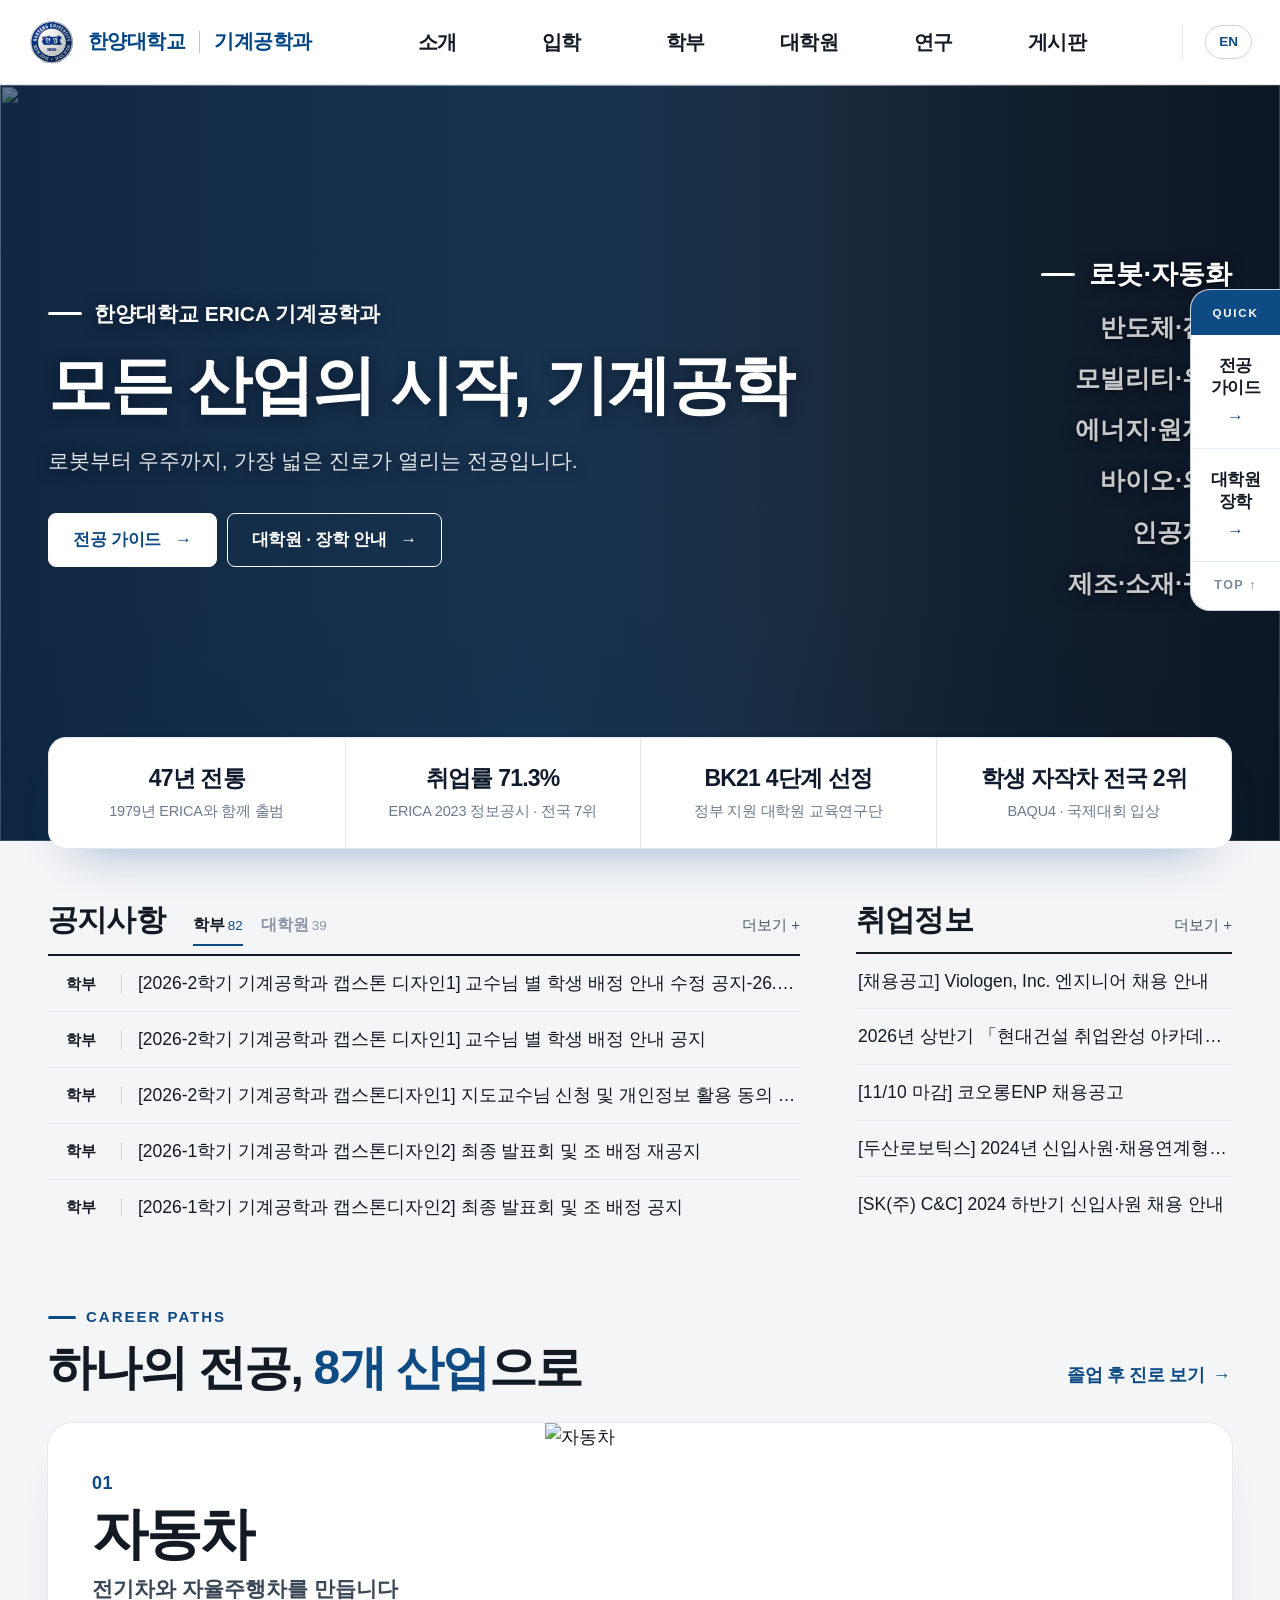
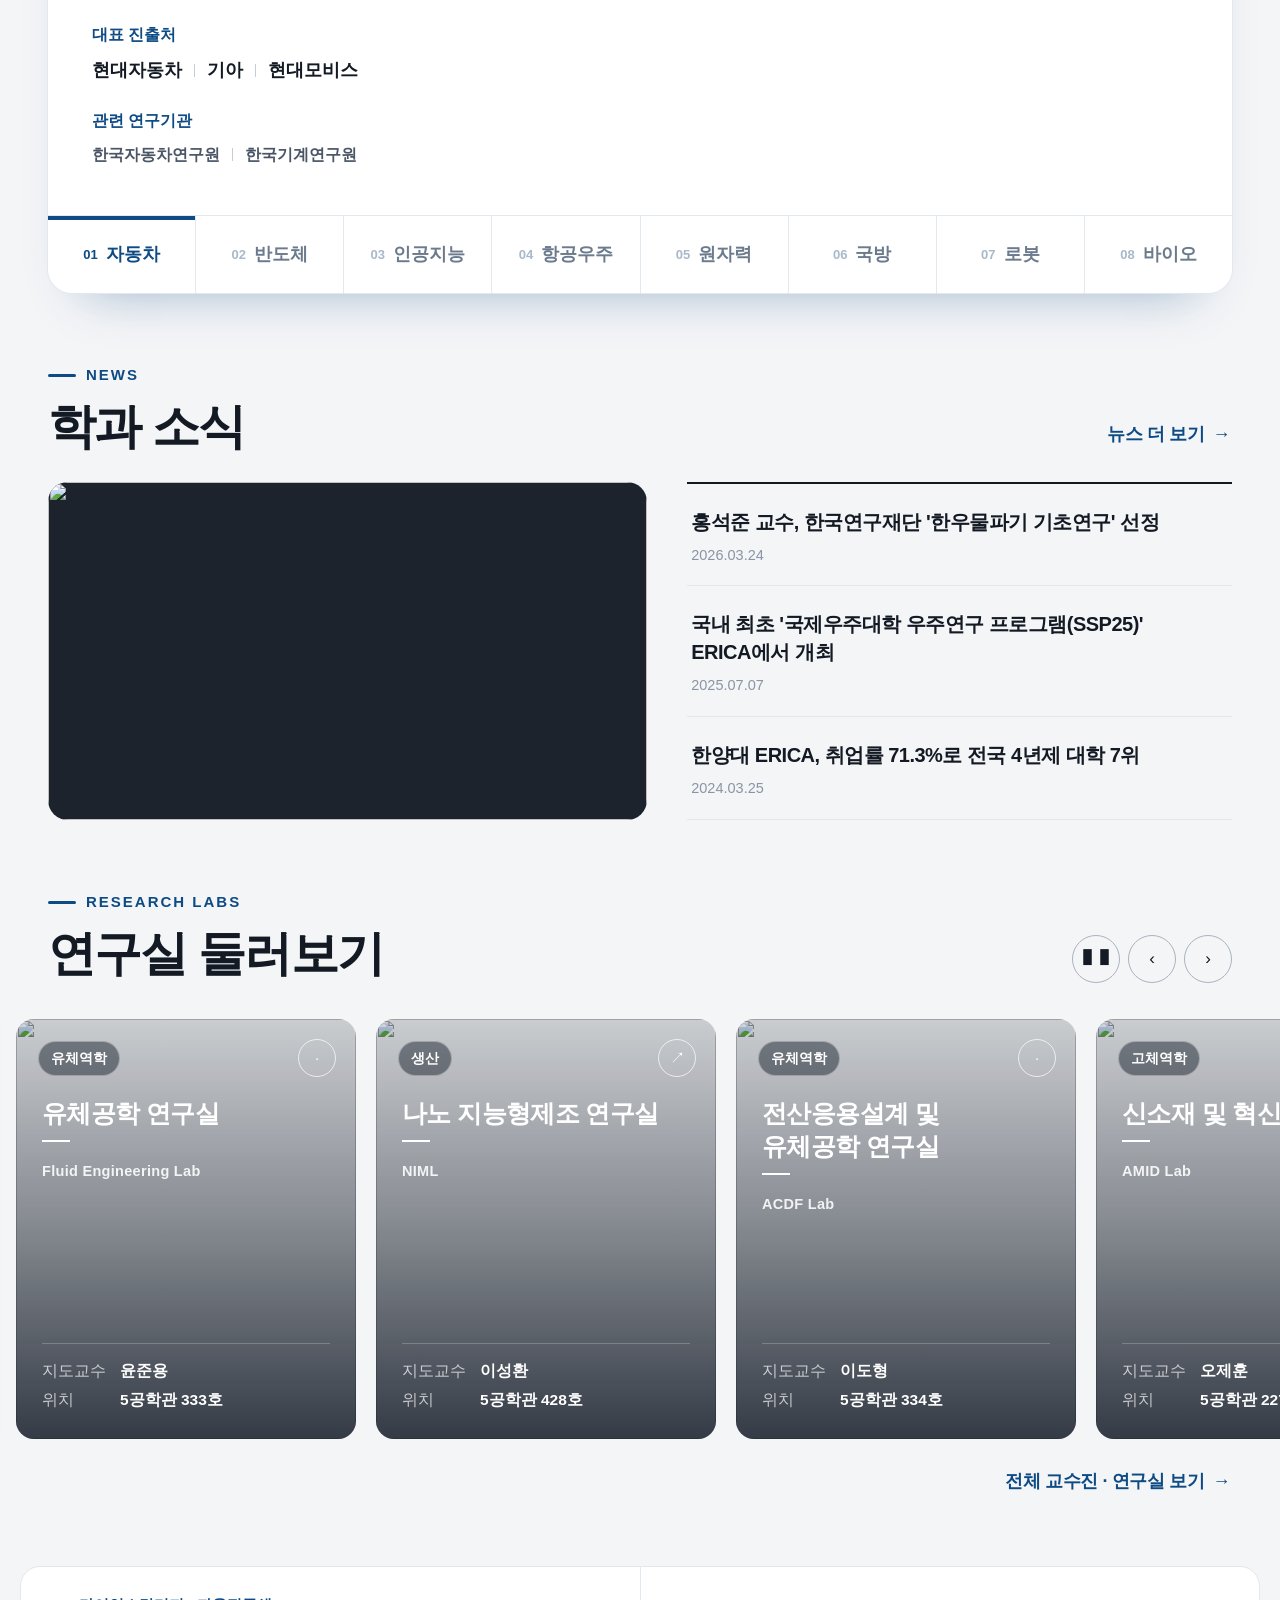
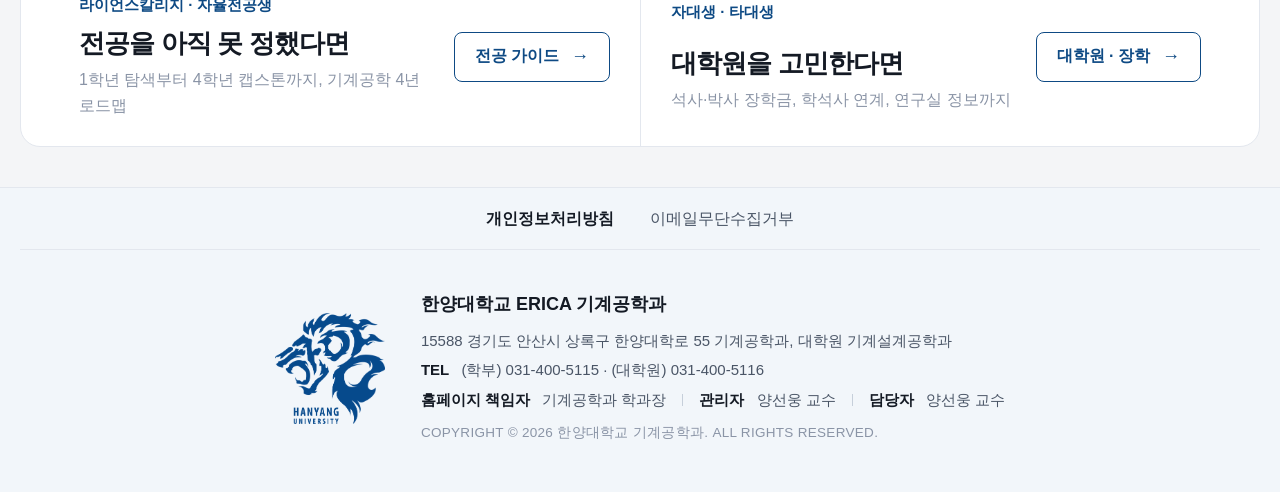
==== commit 4a3e065b: "공지사항 탭 밑줄형으로 변경, 연구실 표 교수실·학생연구실 구분, 학생활동 RED 소개·사진 교체 Co-Authored-By: Claude Opus 5.5 <noreply@anth" ====
--- a/index.html
+++ b/index.html
@@ -7,7 +7,7 @@
 <link rel="preconnect" href="https://cdn.jsdelivr.net" crossorigin>
 <link rel="preconnect" href="https://images.unsplash.com">
 <link rel="stylesheet" href="https://cdn.jsdelivr.net/gh/orioncactus/pretendard@v1.3.9/dist/web/variable/pretendardvariable-dynamic-subset.min.css">
-<link rel="stylesheet" href="style.css?v=204">
+<link rel="stylesheet" href="style.css?v=220">
 </head>
 <body>
 <div id="header"></div>
@@ -100,9 +100,9 @@
 
 <div id="footer"></div>
 
-<script src="data.js?v=204"></script>
-<script src="posts.js?v=204"></script>
-<script src="common.js?v=204"></script>
+<script src="data.js?v=220"></script>
+<script src="posts.js?v=220"></script>
+<script src="common.js?v=220"></script>
 <script>
 renderHeader('');
 renderFooter();
--- a/style.css
+++ b/style.css
@@ -2879,20 +2879,33 @@
 .pf dl dt { text-align: center; white-space: nowrap; }
 .pf dl { align-items: center; }
 
-/* ===== v187: 연혁 — 시대별로 묶은 연표 (왼쪽 큰 시대 이름 · 오른쪽 연도와 내용) ===== */
-.hs { margin-top: 34px; }
-.hs-era { display: grid; grid-template-columns: 230px minmax(0, 1fr); gap: 0 24px; padding: 30px 0 22px; border-top: 2px solid var(--ink); }
-.hs-l b { display: block; font-size: 42px; font-weight: 800; letter-spacing: -1.8px; line-height: 1.05; color: var(--ink); white-space: nowrap; }
-.hs-l span { display: block; margin-top: 10px; font-size: 16px; font-weight: 800; color: #0E4A84; }
-.hs-era ol { list-style: none; }
-.hs-era li { display: grid; grid-template-columns: 92px minmax(0, 1fr); align-items: baseline; padding: 13px 0; border-bottom: 1px solid var(--line); }
-.hs-era li:first-child { padding-top: 6px; }
-.hs-era li:last-child { border-bottom: 0; }
-.hs-era time { font-size: 24px; font-weight: 800; letter-spacing: -.8px; color: var(--ink); font-variant-numeric: tabular-nums; }
+/* ===== v187→v205: 연혁 — 맨 위 주요 4장면 + 시대별 연표(왼쪽 시대 이름은 스크롤해도 따라옴, 오른쪽은 세로 선과 점) ===== */
+.hs-key { list-style: none; display: grid; grid-template-columns: repeat(4, 1fr); margin-top: 34px; border-top: 2px solid var(--ink); border-bottom: 1px solid var(--line); }
+.hs-key li { position: relative; padding: 26px 20px 26px 0; }
+.hs-key li + li { padding-left: 26px; border-left: 1px solid var(--line); }
+.hs-key b { display: block; font-size: 46px; font-weight: 800; letter-spacing: -2px; line-height: 1; color: var(--primary); font-variant-numeric: tabular-nums; }
+.hs-key span { display: block; margin-top: 12px; font-size: 16.5px; font-weight: 700; line-height: 1.45; color: var(--ink); word-break: keep-all; }
+.hs { margin-top: 12px; }
+.hs-era { display: grid; grid-template-columns: 220px minmax(0, 1fr); gap: 0 28px; padding: 44px 0 6px; align-items: start; }
+.hs-l { position: sticky; top: 24px; }
+.hs-l b { display: block; font-size: 38px; font-weight: 800; letter-spacing: -1.6px; line-height: 1.05; color: var(--ink); white-space: nowrap; }
+.hs-l span { display: block; margin-top: 10px; font-size: 16px; font-weight: 700; color: var(--ink-2); }
+.hs-era ol { list-style: none; border-left: 2px solid #D5DCE4; }
+.hs-era li { position: relative; display: grid; grid-template-columns: 86px minmax(0, 1fr); align-items: baseline; padding: 0 0 26px 30px; }
+.hs-era li:last-child { padding-bottom: 4px; }
+.hs-era li::before { content: ''; position: absolute; left: -7px; top: 8px; width: 12px; height: 12px; border-radius: 50%; background: #F4F5F7; border: 2.5px solid #9FB0C2; box-sizing: border-box; }
+.hs-era li.k::before { left: -8px; top: 7px; width: 14px; height: 14px; background: var(--primary); border-color: var(--primary); }
+.hs-era time { font-size: 23px; font-weight: 800; letter-spacing: -.8px; line-height: 1.25; color: var(--ink); font-variant-numeric: tabular-nums; }
 .hs-era p { font-size: 17.5px; line-height: 1.65; color: var(--ink-2); word-break: keep-all; }
+.hs-era p + p { margin-top: 2px; }
 .hs-era li.k time { color: var(--primary); }
 .hs-era li.k p { color: var(--ink); font-weight: 700; }
-@media (max-width: 900px) { .hs-era { grid-template-columns: 1fr; gap: 14px; } .hs-l b { font-size: 34px; } .hs-era li { grid-template-columns: 72px minmax(0, 1fr); } .hs-era time { font-size: 20px; } }
+@media (max-width: 900px) {
+  .hs-key { grid-template-columns: repeat(2, 1fr); } .hs-key li { padding: 20px 14px 20px 0; } .hs-key li + li { padding-left: 16px; }
+  .hs-key li:nth-child(3) { padding-left: 0; border-left: 0; } .hs-key li:nth-child(n+3) { border-top: 1px solid var(--line); } .hs-key b { font-size: 36px; } .hs-key span { font-size: 15px; }
+  .hs-era { grid-template-columns: 1fr; gap: 18px; padding-top: 34px; } .hs-l { position: static; } .hs-l b { font-size: 30px; }
+  .hs-era li { grid-template-columns: 1fr; gap: 2px; padding-left: 22px; padding-bottom: 20px; } .hs-era time { font-size: 20px; } .hs-era p { font-size: 16px; }
+}
 
 /* ===== v187: 졸업 후 진로 — 번호 + 큰 글씨 8칸 ===== */
 .cr { list-style: none; display: grid; grid-template-columns: repeat(4, 1fr); gap: 0 28px; border-top: 2px solid var(--ink); }
@@ -2979,3 +2992,157 @@
 .hero h1 { font-weight: 600; }
 .hero h1 em { font-weight: 900; }
 
+
+/* ===== v206: 마우스를 올렸을 때의 반응(바탕색 채움 없이 색 · 밑줄 · 테두리로) ===== */
+header.gnb .menu .top:hover, header.gnb .menu > li:hover .top, header.gnb .menu li.open .top { color: var(--primary) !important; box-shadow: inset 0 -3px 0 var(--primary); border-radius: 0; }
+.gnb .drop a:hover, .gnb.mega .drop a:hover { color: var(--primary); text-decoration: underline; text-underline-offset: 5px; text-decoration-thickness: 2px; }
+.gnb .utl a:hover { color: var(--primary); }
+.tabs2 button:hover { color: var(--primary); }
+#notice li a:hover, #nlist a:hover, #jobs a:hover { color: var(--primary); text-decoration: underline; text-underline-offset: 4px; }
+.show.v2 .sh-list li:hover { color: var(--primary); cursor: pointer; }
+.nA-feat:hover { box-shadow: 0 0 0 3px var(--primary); }
+.paging a:hover { border-color: var(--primary); color: var(--primary); }
+.paging a.on:hover { color: #fff; }
+.btable td.title a:hover { color: var(--primary); text-decoration: underline; text-underline-offset: 4px; }
+.lnb-nav a:hover, .lnb .subtabs a:hover { color: var(--primary); }
+.lnb-main .filters button:hover { border-color: var(--primary); }
+.lnb-main .filters button:hover b { color: var(--primary); }
+.cl-seg button:hover, .lnb-main .ptabs a:hover { color: var(--primary); }
+.cl-links a:hover b, .cl-links a:hover { color: var(--primary); }
+.more2:hover, .go-link:hover { text-decoration: underline; text-underline-offset: 5px; }
+.lab-card:hover .lab-info b { text-decoration: underline; text-underline-offset: 6px; text-decoration-thickness: 2px; }
+.row2:hover .row2-t b { color: var(--primary); }
+.mc:hover { border-color: var(--primary); }
+.nv-pn a:hover, .ac-foot a:hover, .nv-src a:hover { text-decoration-thickness: 2px; }
+footer a:hover { text-decoration: underline; text-underline-offset: 4px; }
+.fab a:hover b { color: var(--primary); }
+.gnb.mega .menu > li .drop a.hot:hover, .gnb.mega .menu > li .drop a.hot2:hover { text-decoration: underline; text-underline-offset: 5px; text-decoration-thickness: 2px; }
+
+/* ===== v208: 모바일(900px 이하) 정리 — 나중에 추가된 PC용 규칙이 모바일 규칙을 덮어쓰던 곳들을 바로잡음 ===== */
+@media (max-width: 900px) {
+  main.wrap, .lnb-main, .lnb-layout { min-width: 0; max-width: 100%; }
+  /* 홈 첫 화면 버튼: 글씨가 두 줄로 꺾이지 않게 */
+  .cta4 { display: flex; flex-wrap: wrap; gap: 10px; }
+  .cta4 a { flex: 0 1 auto; white-space: nowrap; height: 48px; padding: 0 16px; font-size: 15.5px; gap: 8px; }
+  /* 숫자 띠: 2칸 × 2줄, 글씨가 칸 밖으로 나가지 않게 */
+  .keys { grid-template-columns: repeat(2, minmax(0, 1fr)); }
+  .keys > div { display: block; padding: 18px 8px 16px; }
+  .keys > div:nth-child(3) { border-left: 0; } .keys > div:nth-child(n+3) { border-top: 1px solid var(--line); }
+  .keys b, .keys small { white-space: normal; word-break: keep-all; }
+  .keys b { font-size: 18px; letter-spacing: -.6px; } .keys small { font-size: 13px; }
+  /* 공지사항 · 취업정보: 위아래로 */
+  #notice .wrap.news2 { grid-template-columns: minmax(0, 1fr); gap: 34px; }
+  .nlist2 li a { grid-template-columns: 64px minmax(0, 1fr); }
+  /* 구역 제목: 왼쪽 정렬 */
+  .sec-head.row { align-items: flex-start; gap: 10px; }
+  .why-tt h2, .sec-head h2 { font-size: 30px; letter-spacing: -1px; }
+  /* 8개 산업: 사진 위, 설명 아래, 탭은 4칸 × 2줄 */
+  .show.v2 .sh-view { height: auto; padding-top: 210px; }
+  .show.v2 .sh-view img { position: absolute; left: 0; top: 0; width: 100%; height: 210px; }
+  .show.v2 .sh-cap { position: relative; left: auto; top: auto; bottom: auto; width: auto; max-width: none; padding: 22px 20px 20px; }
+  .show.v2 .sh-cap b { font-size: 34px; letter-spacing: -1.2px; margin: 2px 0 6px; }
+  .show.v2 .sh-cap p { font-size: 17px; }
+  .show.v2 .sh-cap small { margin-top: 14px; }
+  .show.v2 .sh-cap small span { font-size: 16px; white-space: normal; } .show.v2 .sh-cap small span.r { font-size: 14.5px; }
+  .show.v2 .sh-cap small span + span::before { margin: 0 9px; }
+  .show.v2 .sh-list { position: relative; left: auto; right: auto; bottom: auto; display: grid; grid-template-columns: repeat(4, minmax(0, 1fr)); height: auto; }
+  .show.v2 .sh-list li { flex: none; min-height: 46px; padding: 0 4px; justify-content: center; font-size: 14.5px; border-left: 0; border-top: 1px solid var(--line); }
+  .show.v2 .sh-list li span { display: none; }
+  /* 전공 가이드 · 대학원 장학 안내 줄 */
+  .row2 { grid-template-columns: minmax(0, 1fr); gap: 10px; padding: 24px 22px; }
+  .row2-t b { font-size: 22px; } .row2-go { justify-self: start; }
+  /* 서브 페이지 */
+  .lnb-main .filters { grid-template-columns: repeat(2, minmax(0, 1fr)); }
+  .lnb-main .ptabs, .cl-seg { grid-template-columns: repeat(2, minmax(0, 1fr)); }
+  .cl-seg.three, .cl-seg.five { grid-template-columns: repeat(3, minmax(0, 1fr)); }
+  .cl-seg button, .lnb-main .ptabs a { height: 46px; font-size: 15.5px; }
+  .b-seg button { height: 54px; }
+  .ed-top { grid-template-columns: minmax(0, 1fr); gap: 22px; } .ed-ph { height: 240px; }
+  .ed-num { grid-template-columns: repeat(2, minmax(0, 1fr)); }
+  .ed-words { grid-template-columns: repeat(2, minmax(0, 1fr)); }
+  .cm-scroll { max-width: 100%; }
+  .cl-table.labs { display: block; overflow-x: auto; white-space: nowrap; }
+  .cr { grid-template-columns: repeat(2, minmax(0, 1fr)); }
+  .btable td.title a { white-space: normal; }
+  .btable th:nth-child(2), .btable td.no { display: none; }
+  .nv h2 { font-size: 26px; } .nv-lead { font-size: 18px; }
+  .ac-top > b { font-size: 44px; } .ac-top dl { gap: 12px 0; width: 100%; } .ac-top dl > div { flex: 1 0 50%; padding: 0 12px 0 0; border-left: 0; }
+  .ac-m { grid-template-columns: 60px minmax(0, 1fr); } .ac-m li { grid-template-columns: minmax(0, 1fr); gap: 0; } .ac-m time { font-size: 14px; }
+}
+@media (max-width: 900px) {
+  .sec-head.row, .sec-head.row .why-tt { align-items: flex-start !important; text-align: left !important; }
+  .sec-head.row > * { align-self: flex-start !important; margin-left: 0 !important; }
+  .rows2 .row2 { display: grid !important; grid-template-columns: minmax(0, 1fr) !important; gap: 10px; }
+  .rows2 .row2 > * { grid-column: 1 !important; grid-row: auto !important; justify-self: start; }
+}
+@media (max-width: 900px) {
+  /* 교수 카드: 사진을 조금 줄이고, 이메일 · 연구실 이름이 카드 밖으로 나가지 않게 줄바꿈 */
+  .pf { grid-template-columns: 84px minmax(0, 1fr); gap: 14px; overflow: hidden; }
+  .pf-name { flex-wrap: wrap; row-gap: 2px; }
+  .pf-mail { display: flex; max-width: 100%; white-space: normal; word-break: break-all; font-size: 14px; }
+  .pf dl { grid-template-columns: 58px minmax(0, 1fr); font-size: 14.5px; }
+  .pf dd, .pf dd a { white-space: normal; overflow: visible; text-overflow: clip; word-break: keep-all; }
+  .pf dl dt { text-align: left; }
+  .em-card { min-width: 0; } .em-links a { word-break: break-all; }
+}
+
+/* ===== v212: 공지사항 전체 · 학부 · 대학원 — 상자 없이 밑줄 탭 ===== */
+.cl-seg.b-seg { display: flex; gap: 0 34px; padding: 0; margin-bottom: 26px; border: 0; border-bottom: 1px solid #C9D3DE; border-radius: 0; background: none; }
+.cl-seg.b-seg button { display: inline-flex; align-items: baseline; gap: 8px; width: auto; height: auto; padding: 14px 2px 15px; margin-bottom: -1px; border: 0; border-bottom: 3px solid transparent; border-radius: 0; background: none; box-shadow: none; font-size: 19px; font-weight: 800; letter-spacing: -.4px; color: var(--ink-3); transition: none; }
+.cl-seg.b-seg button i { margin: 0; font-size: 15px; font-weight: 700; color: #9AA6B3; }
+.cl-seg.b-seg button:hover { color: var(--primary); background: none; }
+.cl-seg.b-seg button:hover i { color: var(--primary); }
+.cl-seg.b-seg button.on { color: var(--ink); background: none; border-color: transparent; border-bottom-color: var(--primary); box-shadow: none; }
+.cl-seg.b-seg button.on i { color: var(--primary); }
+@media (max-width: 900px) {
+  .cl-seg.b-seg { gap: 0 24px; margin-bottom: 18px; }
+  .cl-seg.b-seg button { height: auto; padding: 12px 2px 13px; font-size: 17px; }
+}
+
+/* ===== v213: 연구실 표 위치 — 교수실 · 학생연구실 두 줄 ===== */
+.cl-table.labs th.c, .cl-table.labs td.c { text-align: center; }
+.lroom { display: inline-grid; grid-template-columns: auto auto; gap: 3px 12px; margin: 0; text-align: left; white-space: nowrap; }
+.lroom dt { font-size: 13.5px; font-weight: 700; color: var(--ink-3); }
+.lroom dd { margin: 0; font-size: 15.5px; color: var(--ink); }
+
+/* ===== v214: 연구실 표 — 지도교수 칸을 왼쪽으로, 위치와 간격 넓힘 ===== */
+@media (min-width: 901px) {
+  .cl-table.labs { table-layout: fixed; }
+  .cl-table.labs th:nth-child(2), .cl-table.labs td:nth-child(2) { width: 116px; padding-left: 20px; }
+  .cl-table.labs th:nth-child(3), .cl-table.labs td:nth-child(3) { width: 270px; }
+  .cl-table.labs th:nth-child(4), .cl-table.labs td:nth-child(4) { width: 118px; }
+  .cl-table.labs td:first-child small { white-space: normal; }
+}
+
+/* ===== v215: 교수실 · 학생연구실 이름 가운데 맞춤, 두 줄 사이 구분선 ===== */
+.lroom { grid-template-columns: 74px auto; gap: 0 14px; align-items: center; }
+.lroom dt { text-align: center; padding: 5px 0; }
+.lroom dd { padding: 5px 0; }
+.lroom dt:nth-of-type(2), .lroom dd:nth-of-type(2) { border-top: 1px solid #E1E6EC; }
+.lroom dt::before { content: none; }
+.lroom { column-gap: 0; }
+.lroom dt { padding-right: 14px; }
+.lroom dt:nth-of-type(2), .lroom dd:nth-of-type(2) { border-top-color: #CFD7E0; }
+
+/* ===== v217: 위치 두 줄 — 줄 단위로 묶어 구분선이 끊기지 않게 ===== */
+.lroom2 { display: inline-block; text-align: left; white-space: nowrap; }
+.lroom2 p { display: grid; grid-template-columns: 88px auto; align-items: center; margin: 0; padding: 5px 0; }
+.lroom2 p + p { border-top: 1px solid #CFD7E0; }
+.lroom2 b { font-size: 13.5px; font-weight: 700; color: var(--ink-3); text-align: center; padding-right: 12px; }
+.lroom2 span { font-size: 15.5px; color: var(--ink); }
+.cl-table.labs .lroom2 b { font-size: 13.5px; font-weight: 700; color: var(--ink-3); }
+
+/* ===== v219: 학생활동 RED 사진 3장 ===== */
+.cl-trio { display: grid; grid-template-columns: 1.3fr 1.3fr 1fr; gap: 12px; max-width: 760px; margin-top: 16px; }
+.cl-dl dd .cl-trio img { display: block; width: 100%; max-width: none; height: 100%; margin-top: 0; aspect-ratio: auto; object-fit: cover; border-radius: 10px; }
+.cl-dl dd .cl-trio img:nth-child(-n+2) { aspect-ratio: 4 / 3; }
+.cl-dl dd .cl-trio img:nth-child(3) { object-position: 50% 40%; }
+@media (max-width: 640px) {
+  .cl-trio { grid-template-columns: 1fr 1fr; }
+  .cl-dl dd .cl-trio img:first-child { grid-column: 1 / -1; }
+  .cl-dl dd .cl-trio img:nth-child(n+2) { aspect-ratio: 3 / 4; }
+}
+.cl-trio { align-items: start; }
+.cl-dl dd .cl-trio img { height: auto; }
+.cl-dl dd .cl-trio img:nth-child(3) { aspect-ratio: 1.026 / 1; }
+@media (max-width: 640px) { .cl-dl dd .cl-trio img:first-child { aspect-ratio: 4 / 3; } .cl-dl dd .cl-trio img:nth-child(n+2) { aspect-ratio: 3 / 4; } }
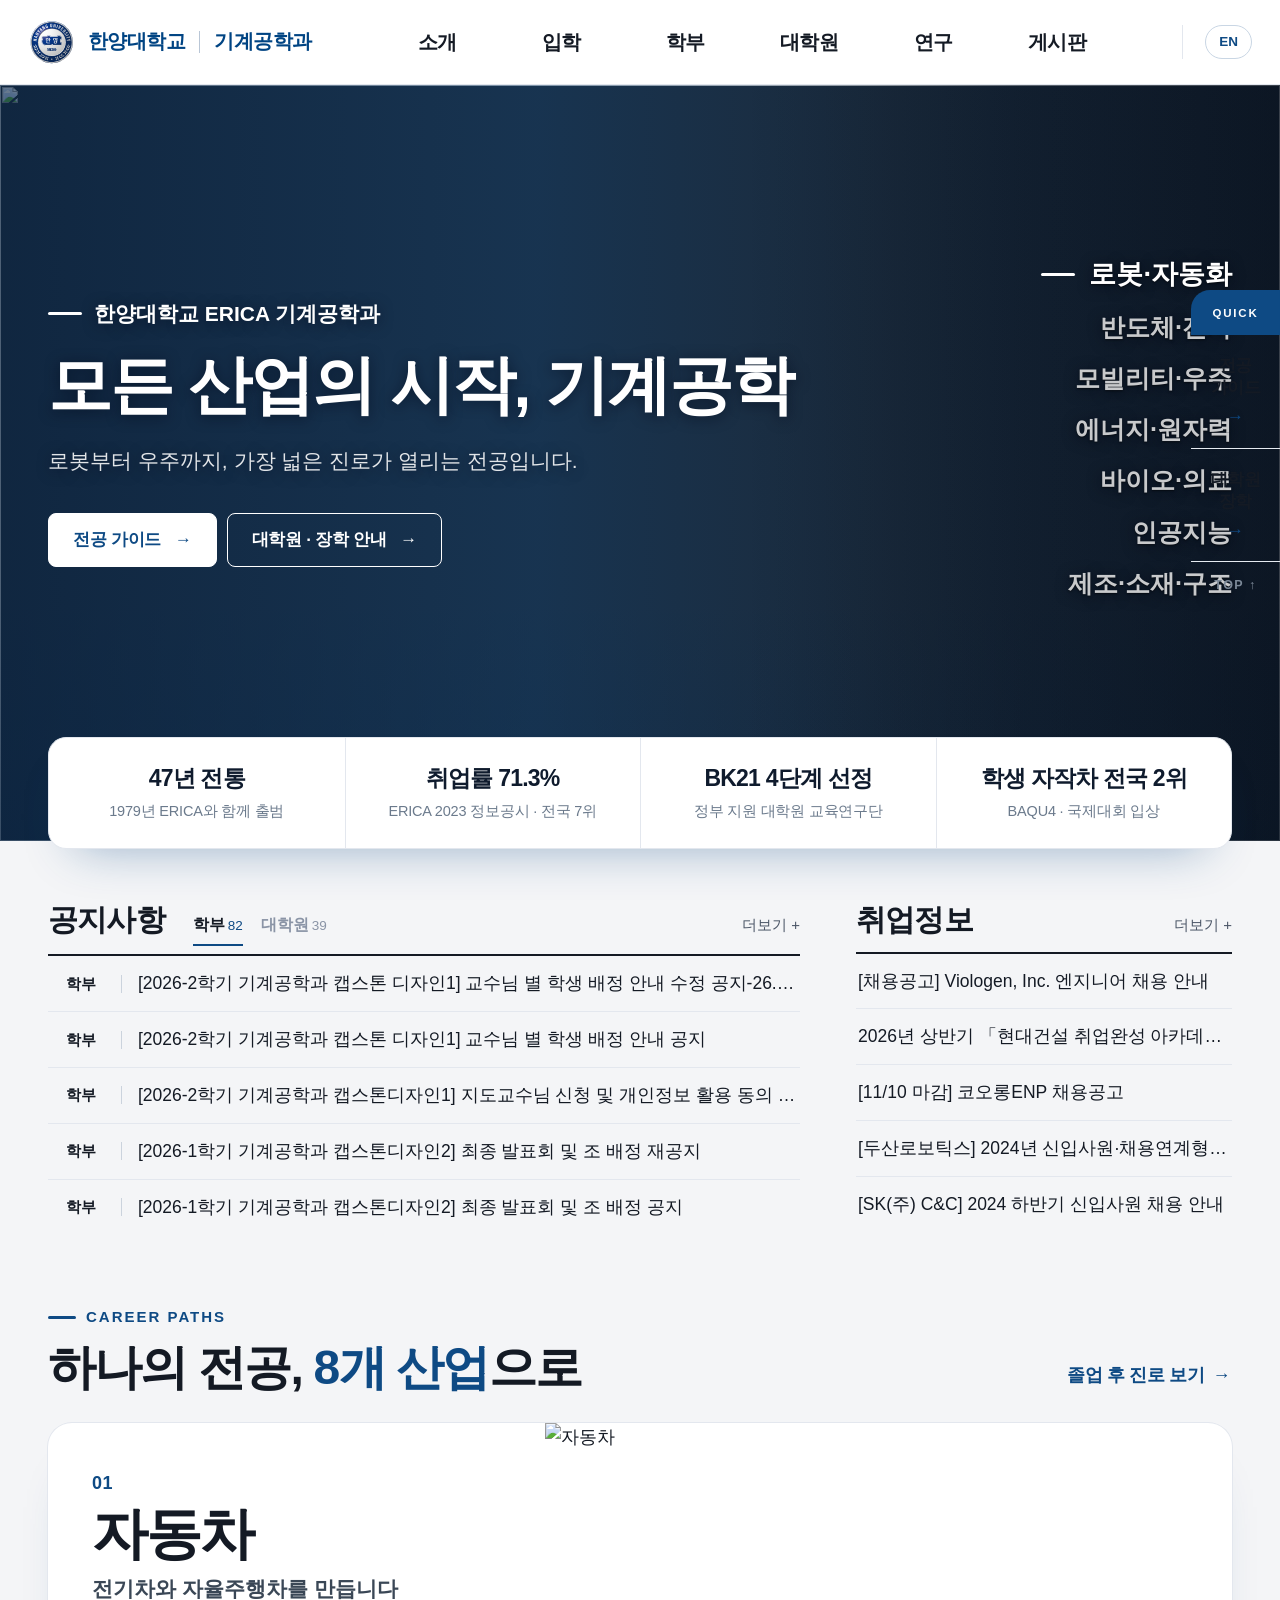
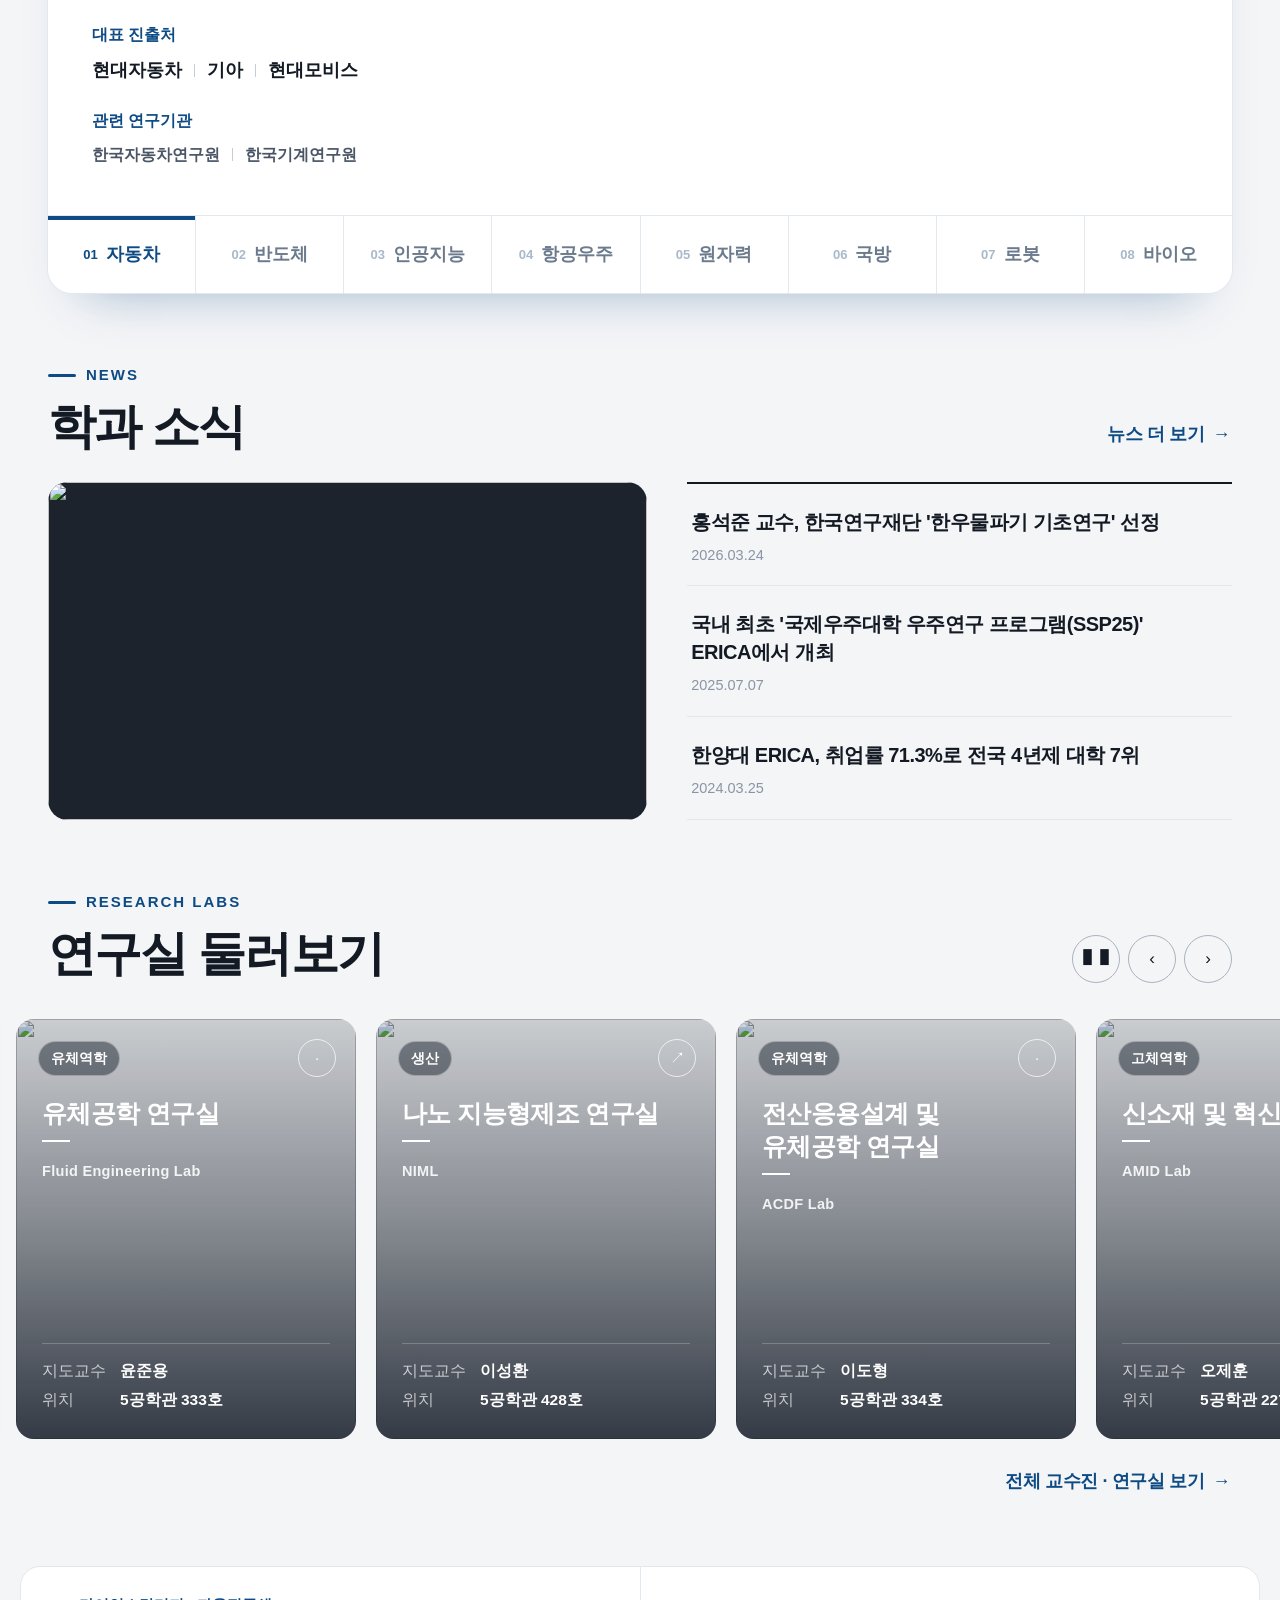
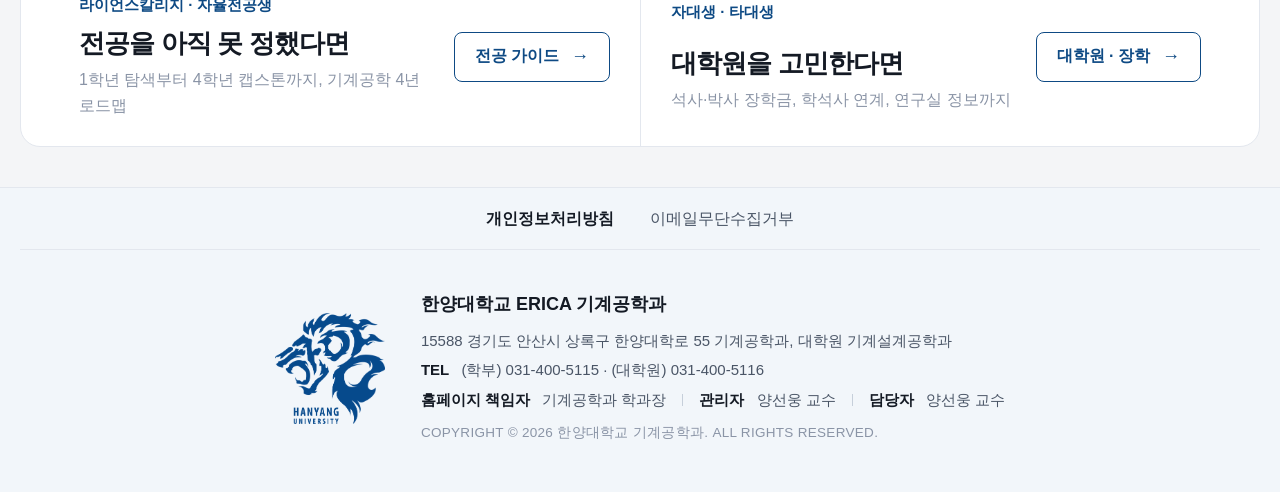
==== commit 0f694314: "모바일: 메뉴 서랍 재구성(겹침 해결)·언어 전환 추가, 터치 동작, 푸터·탭·취업정보 정리 (v235) Co-Authored-By: Claude Opus 5.5 <noreply@" ====
--- a/index.html
+++ b/index.html
@@ -7,7 +7,7 @@
 <link rel="preconnect" href="https://cdn.jsdelivr.net" crossorigin>
 <link rel="preconnect" href="https://images.unsplash.com">
 <link rel="stylesheet" href="https://cdn.jsdelivr.net/gh/orioncactus/pretendard@v1.3.9/dist/web/variable/pretendardvariable-dynamic-subset.min.css">
-<link rel="stylesheet" href="style.css?v=220">
+<link rel="stylesheet" href="style.css?v=235">
 </head>
 <body>
 <div id="header"></div>
@@ -100,9 +100,9 @@
 
 <div id="footer"></div>
 
-<script src="data.js?v=220"></script>
-<script src="posts.js?v=220"></script>
-<script src="common.js?v=220"></script>
+<script src="data.js?v=235"></script>
+<script src="posts.js?v=235"></script>
+<script src="common.js?v=235"></script>
 <script>
 renderHeader('');
 renderFooter();
@@ -144,8 +144,9 @@
   const start = () => { clearInterval(timer); timer = setInterval(() => { if (!idle('hero')) show((i + 1) % FIELDS.length); }, 3200); };
   watch('hero', bg);
   [...hf.children].forEach(n => {
-    n.addEventListener('mouseenter', () => { clearInterval(timer); show(+n.dataset.i); });
-    n.addEventListener('mouseleave', start);
+    // 마우스: 올리면 멈춤 / 손가락: 누르면 그 분야로 바꾸고 자동 전환은 계속
+    if (HOVER) { n.addEventListener('mouseenter', () => { clearInterval(timer); show(+n.dataset.i); }); n.addEventListener('mouseleave', start); }
+    else n.addEventListener('click', () => { show(+n.dataset.i); start(); });
   });
   show(0); start();
 })();
@@ -204,8 +205,13 @@
   document.getElementById('labsNext').onclick = () => user(1);
   const pb = document.getElementById('labsPause');
   pb.onclick = () => { paused = !paused; pb.textContent = paused ? '▶' : '❚❚'; };
-  vp.addEventListener('mouseenter', () => paused = true);
-  vp.addEventListener('mouseleave', () => paused = pb.textContent === '▶');
+  if (HOVER) { vp.addEventListener('mouseenter', () => paused = true); vp.addEventListener('mouseleave', () => paused = pb.textContent === '▶'); }
+  // 휴대폰: 옆으로 밀어서 넘기기 (세로 스크롤은 그대로)
+  let tx = 0, ty = 0, swiped = false;
+  vp.addEventListener('touchstart', e => { tx = e.touches[0].clientX; ty = e.touches[0].clientY; swiped = false; }, { passive: true });
+  vp.addEventListener('touchend', e => { const dx = e.changedTouches[0].clientX - tx, dy = e.changedTouches[0].clientY - ty;
+    if (Math.abs(dx) > 40 && Math.abs(dx) > Math.abs(dy) * 1.5) { swiped = true; user(dx < 0 ? 1 : -1); } }, { passive: true });
+  vp.addEventListener('click', e => { if (swiped) { e.preventDefault(); swiped = false; } }, true);
   watch('labs', vp);
   timer = setTimeout(tick, GAP);
   let rz; addEventListener('resize', () => { clearTimeout(rz); rz = setTimeout(measure, 150); });
@@ -252,8 +258,9 @@
     [im[k], im[(k + 1) % im.length]].forEach(x => { if (x) x.loading = 'eager'; });   // 지금 + 다음 사진 미리 받기
     cap.classList.remove('in'); void cap.offsetWidth; N.textContent = String(k + 1).padStart(2, '0'); T.textContent = D[k][0]; Ds.textContent = D[k][2]; C.innerHTML = '<i>대표 진출처</i>' + D[k][1].split(' · ').map(x => `<span>${x}</span>`).join('') + '<i class="r">관련 연구기관</i>' + D[k][3].split(' · ').map(x => `<span class="r">${x}</span>`).join(''); cap.classList.add('in'); };
   const run = () => { clearInterval(timer); timer = setInterval(() => { if (!idle('show')) show((i + 1) % li.length); }, 3000); };
-  li.forEach((e, k) => e.addEventListener('mouseenter', () => { clearInterval(timer); show(k); }));
-  w.addEventListener('mouseleave', run); show(0); run();
+  if (HOVER) { li.forEach((e, k) => e.addEventListener('mouseenter', () => { clearInterval(timer); show(k); })); w.addEventListener('mouseleave', run); }
+  else li.forEach((e, k) => e.addEventListener('click', () => { show(k); run(); }));
+  show(0); run();
 })();
 
 // ---- 학과 소식: 누르면 원문으로 바로 가지 않고, 학과가 요약한 페이지(news.html)로 이동
--- a/style.css
+++ b/style.css
@@ -3146,3 +3146,106 @@
 .cl-dl dd .cl-trio img { height: auto; }
 .cl-dl dd .cl-trio img:nth-child(3) { aspect-ratio: 1.026 / 1; }
 @media (max-width: 640px) { .cl-dl dd .cl-trio img:first-child { aspect-ratio: 4 / 3; } .cl-dl dd .cl-trio img:nth-child(n+2) { aspect-ratio: 3 / 4; } }
+
+/* ===== v221: 영어 화면 — 모바일 로고 · 게시판 안내 ===== */
+.b-en { margin: -4px 0 14px; font-size: 14px; color: var(--ink-3); }
+@media (max-width: 900px) {
+  html[lang="en"] .logo { gap: 8px; min-width: 0; }
+  html[lang="en"] .logo .uni, html[lang="en"] .logo .sep { display: none; }
+  html[lang="en"] .logo b { font-size: 16px; white-space: nowrap; }
+}
+@media (max-width: 360px) { html[lang="en"] .logo b { font-size: 14.5px; } }
+@media (max-width: 600px) {
+  html[lang="en"] .nhead { flex-wrap: wrap; row-gap: 10px; }
+  html[lang="en"] .nhead .tabs2 { order: 3; flex-basis: 100%; gap: 16px; }
+  html[lang="en"] .nhead .more2 { margin-left: auto; }
+  html[lang="en"] .cl-seg.b-seg { gap: 0 18px; }
+  html[lang="en"] .cl-seg.b-seg button { font-size: 15.5px; }
+}
+/* 영어 화면 데스크톱 상단: 메뉴 글자가 길어 넘치지 않게 */
+@media (max-width: 1440px) {
+  html[lang="en"] .menu > li { min-width: 100px; }
+  html[lang="en"] .menu .top { font-size: 15.5px; padding: 12px 6px; }
+  html[lang="en"] .logo .uni, html[lang="en"] .logo b { font-size: 17px; }
+}
+@media (max-width: 1260px) { html[lang="en"] .logo .uni, html[lang="en"] .logo .sep { display: none; } }
+@media (max-width: 1060px) and (min-width: 901px) {
+  html[lang="en"] .menu > li { min-width: 84px; }
+  html[lang="en"] .menu .top { font-size: 14.5px; padding: 12px 4px; }
+  html[lang="en"] .logo b { font-size: 15.5px; }
+}
+/* 한국어 화면 901~1140px: 상단 메뉴 칸을 줄여 넘치지 않게 */
+@media (max-width: 1140px) and (min-width: 901px) {
+  html:not([lang="en"]) .menu > li { width: 104px; }
+}
+@media (max-width: 1020px) and (min-width: 901px) {
+  html:not([lang="en"]) .menu > li { width: 92px; }
+  .utl a:not(.lang) { display: none; }
+}
+@media (max-width: 960px) and (min-width: 901px) {
+  html:not([lang="en"]) .menu > li { width: 84px; }
+}
+/* 영어 화면 숫자 띠: 긴 문구가 칸 밖으로 나가지 않게 */
+html[lang="en"] .keys { grid-template-columns: repeat(4, minmax(0, 1fr)); }
+html[lang="en"] .keys > div, html[lang="en"] .keys > div p { min-width: 0; }
+html[lang="en"] .keys b, html[lang="en"] .keys small { white-space: normal; overflow-wrap: anywhere; }
+@media (max-width: 1080px) { html[lang="en"] .keys { grid-template-columns: repeat(2, minmax(0, 1fr)); } }
+/* 교수진 1000px 안팎: 이메일 · 분야 버튼이 카드 밖으로 나가지 않게 */
+.pf-mail { max-width: 100%; min-width: 0; overflow-wrap: anywhere; word-break: break-all; }
+@media (max-width: 1240px) { .filters { flex-wrap: wrap; justify-content: center; } }
+.lnb-main .filters { grid-template-columns: repeat(7, minmax(0, 1fr)); }
+.lnb-main .filters button { min-width: 0; }
+@media (max-width: 1240px) and (min-width: 901px) { .lnb-main .filters { grid-template-columns: repeat(4, minmax(0, 1fr)); } }
+@media (max-width: 900px) { .lnb-main .filters { grid-template-columns: repeat(2, minmax(0, 1fr)); } }
+html[lang="en"] .pf-name { flex-wrap: wrap; row-gap: 2px; }
+html[lang="en"] .pf-name b { white-space: normal; }
+@media (max-width: 900px) { html[lang="en"] #mtabs button { min-width: 0; padding: 0 4px; font-size: 13.5px; line-height: 1.2; white-space: normal; overflow-wrap: anywhere; } }
+@media (max-width: 640px) { html[lang="en"] .hero h1 { font-size: 34px; letter-spacing: -1px; line-height: 1.12; } }
+
+/* v234 휴대폰 메뉴: 아래로 펼쳐지는 서랍(전체 화면) + 상위 메뉴를 누르면 하위 메뉴가 그 아래에 열림 */
+@media (max-width: 900px) {
+  .gnb.mega::after { display: none; }
+  .burger { font-size: 0; }
+  .burger::before { content: '☰'; font-size: 20px; line-height: 1; }
+  body.open .burger::before { content: '✕'; font-size: 18px; }
+  body.open { overflow: hidden; }
+  body.open .gnb .menu { display: block; position: fixed; top: 85px; left: 0; right: 0; bottom: 0; z-index: 60; margin: 0; padding: 4px 20px 48px;
+    overflow-y: auto; -webkit-overflow-scrolling: touch; overscroll-behavior: contain; background: #fff; border-top: 1px solid var(--line); gap: 0; }
+  body.open .gnb .menu > li { display: block; width: auto; min-width: 0; max-width: none; height: auto; position: static; border-bottom: 1px solid var(--line); }
+  body.open .gnb .menu > li > .top { display: flex; align-items: center; justify-content: space-between; width: 100%; height: auto; margin: 0; padding: 17px 4px;
+    font-size: 18px; font-weight: 700; color: var(--ink); text-align: left; background: none; border: 0; border-radius: 0; box-shadow: none; }
+  body.open .gnb .menu > li > .top::after { content: ''; position: static; display: block; width: 8px; height: 8px; margin-right: 4px; background: none;
+    border-right: 2px solid var(--ink-3); border-bottom: 2px solid var(--ink-3); transform: rotate(45deg) translateY(-3px); transition: transform .2s; }
+  body.open .gnb .menu > li.open > .top { color: var(--primary); }
+  body.open .gnb .menu > li.open > .top::after { border-color: var(--primary); transform: rotate(-135deg) translate(-3px, 0); }
+  body.open .gnb .menu .drop, body.open .gnb .menu > li:hover .drop { display: none; position: static; top: auto; left: auto; right: auto; width: auto; min-width: 0;
+    transform: none; opacity: 1; visibility: visible; pointer-events: auto; margin: 0; padding: 0 4px 14px; background: none; border: 0; border-radius: 0; box-shadow: none; }
+  body.open .gnb .menu > li.open .drop { display: block; }
+  body.open .gnb .menu .drop::before { display: none; }
+  body.open .gnb .menu .drop li { display: block; margin: 0; }
+  body.open .gnb .menu .drop a, body.open .gnb .menu .drop a.hot, body.open .gnb .menu .drop a.hot2 { display: block; width: auto; padding: 10px 10px; margin: 0;
+    font-size: 16px; font-weight: 500; line-height: 1.4; color: var(--ink-2); white-space: normal; text-align: left; text-decoration: none;
+    background: none; border: 0; border-radius: 8px; box-shadow: none; filter: none; }
+  body.open .gnb .menu .drop a.hot, body.open .gnb .menu .drop a.hot2 { color: var(--primary); font-weight: 700; }
+  body.open .gnb .menu .drop a.hot::before, body.open .gnb .menu .drop a.hot::after { display: none; }
+  body.open .gnb .menu .drop a.hot span { display: inline; width: auto; height: auto; margin-left: 4px; background: none; color: inherit; font-size: 14px; }
+  body.open .gnb .menu .drop a:active { background: var(--tint); color: var(--primary); }
+}
+.menu > li.m-utl { display: none; }
+@media (max-width: 900px) {
+  body.open .gnb .menu > li.m-utl { display: flex; flex-wrap: wrap; gap: 8px; padding: 22px 0 0; border-bottom: 0; }
+  body.open .gnb .menu > li.m-utl a { padding: 9px 14px; border: 1px solid var(--line); border-radius: 8px; font-size: 14.5px; font-weight: 600; color: var(--ink-2); background: #fff; }
+  body.open .gnb .menu > li.m-utl a.lang { margin-left: auto; border-color: var(--primary); color: var(--primary); }
+}
+/* 휴대폰 푸터: 사자 로고를 위로 작게, 정보는 화면 폭 전체로 */
+@media (max-width: 640px) {
+  footer .wrap.ft-main { flex-direction: column; justify-content: flex-start; align-items: flex-start; text-align: left; gap: 16px; }
+  footer .wrap.ft-main .ft-lion { width: 60px; height: auto; margin: 0; }
+  footer .wrap.ft-main .ft-info { width: 100%; min-width: 0; }
+}
+/* 첫 화면 취업정보: 분류 칸이 없으니 제목이 줄 전체를 쓰게 (휴대폰에서 제목이 몇 글자만 보이던 문제) */
+#jobs li a > .t:only-child { grid-column: 1 / -1; }
+/* 영어 화면 휴대폰: 산업 탭 8개를 2줄×4칸 대신 4줄×2칸으로 (Semiconductors 등 긴 단어가 겹치던 문제) */
+@media (max-width: 640px) {
+  html[lang="en"] .sh-list { grid-template-columns: repeat(2, minmax(0, 1fr)) !important; }
+}
